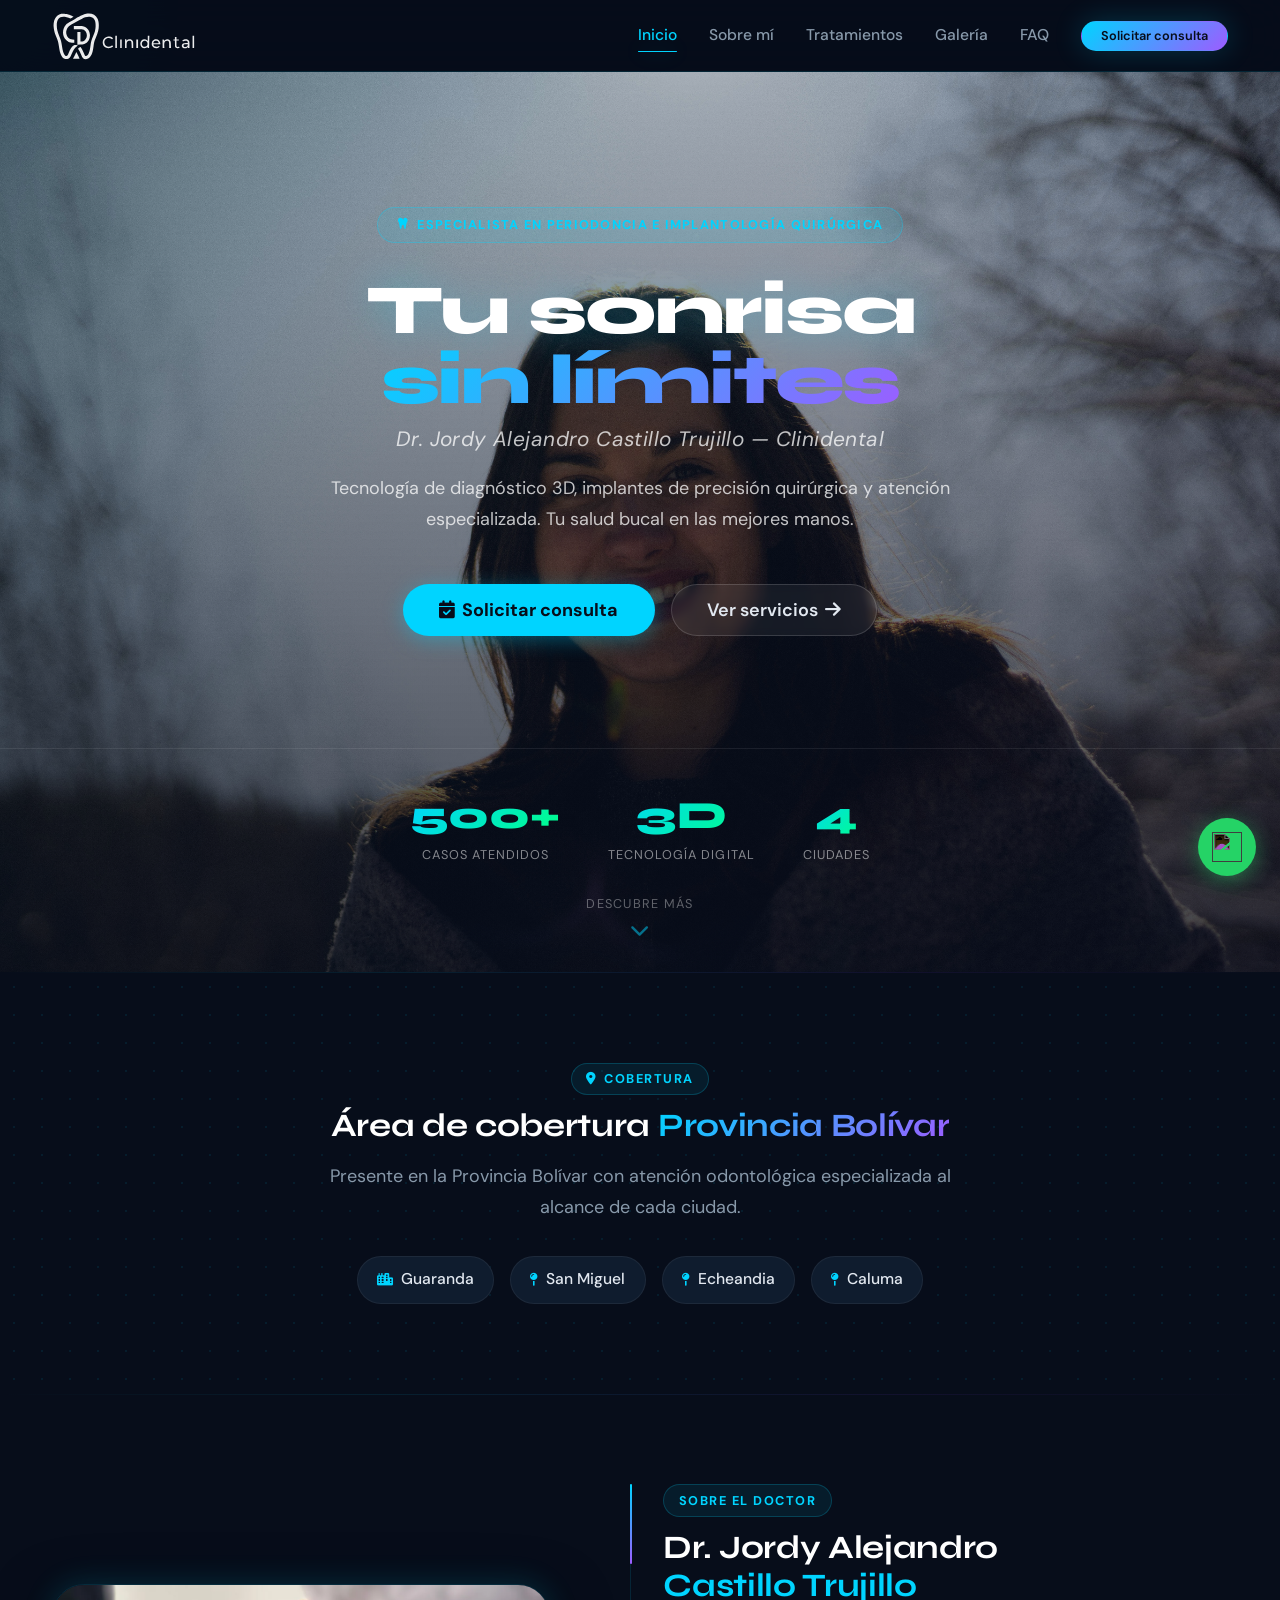
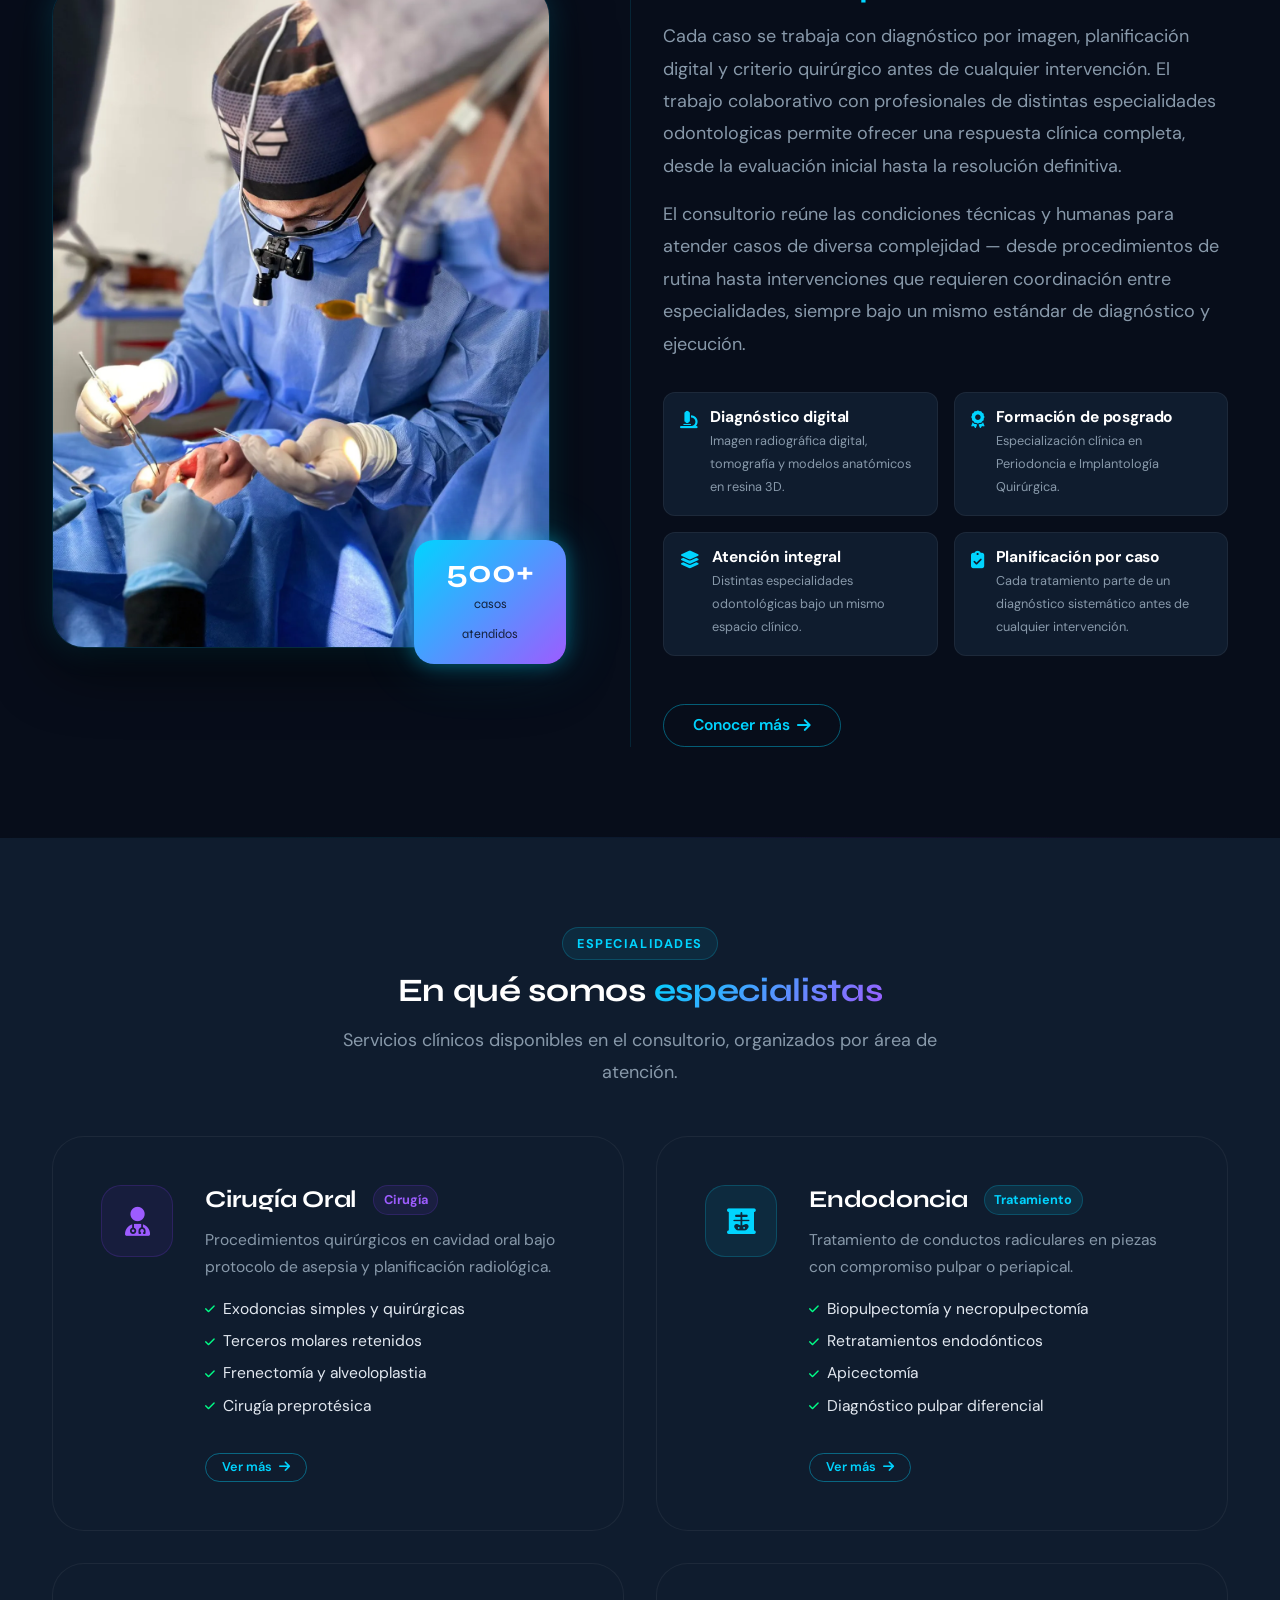
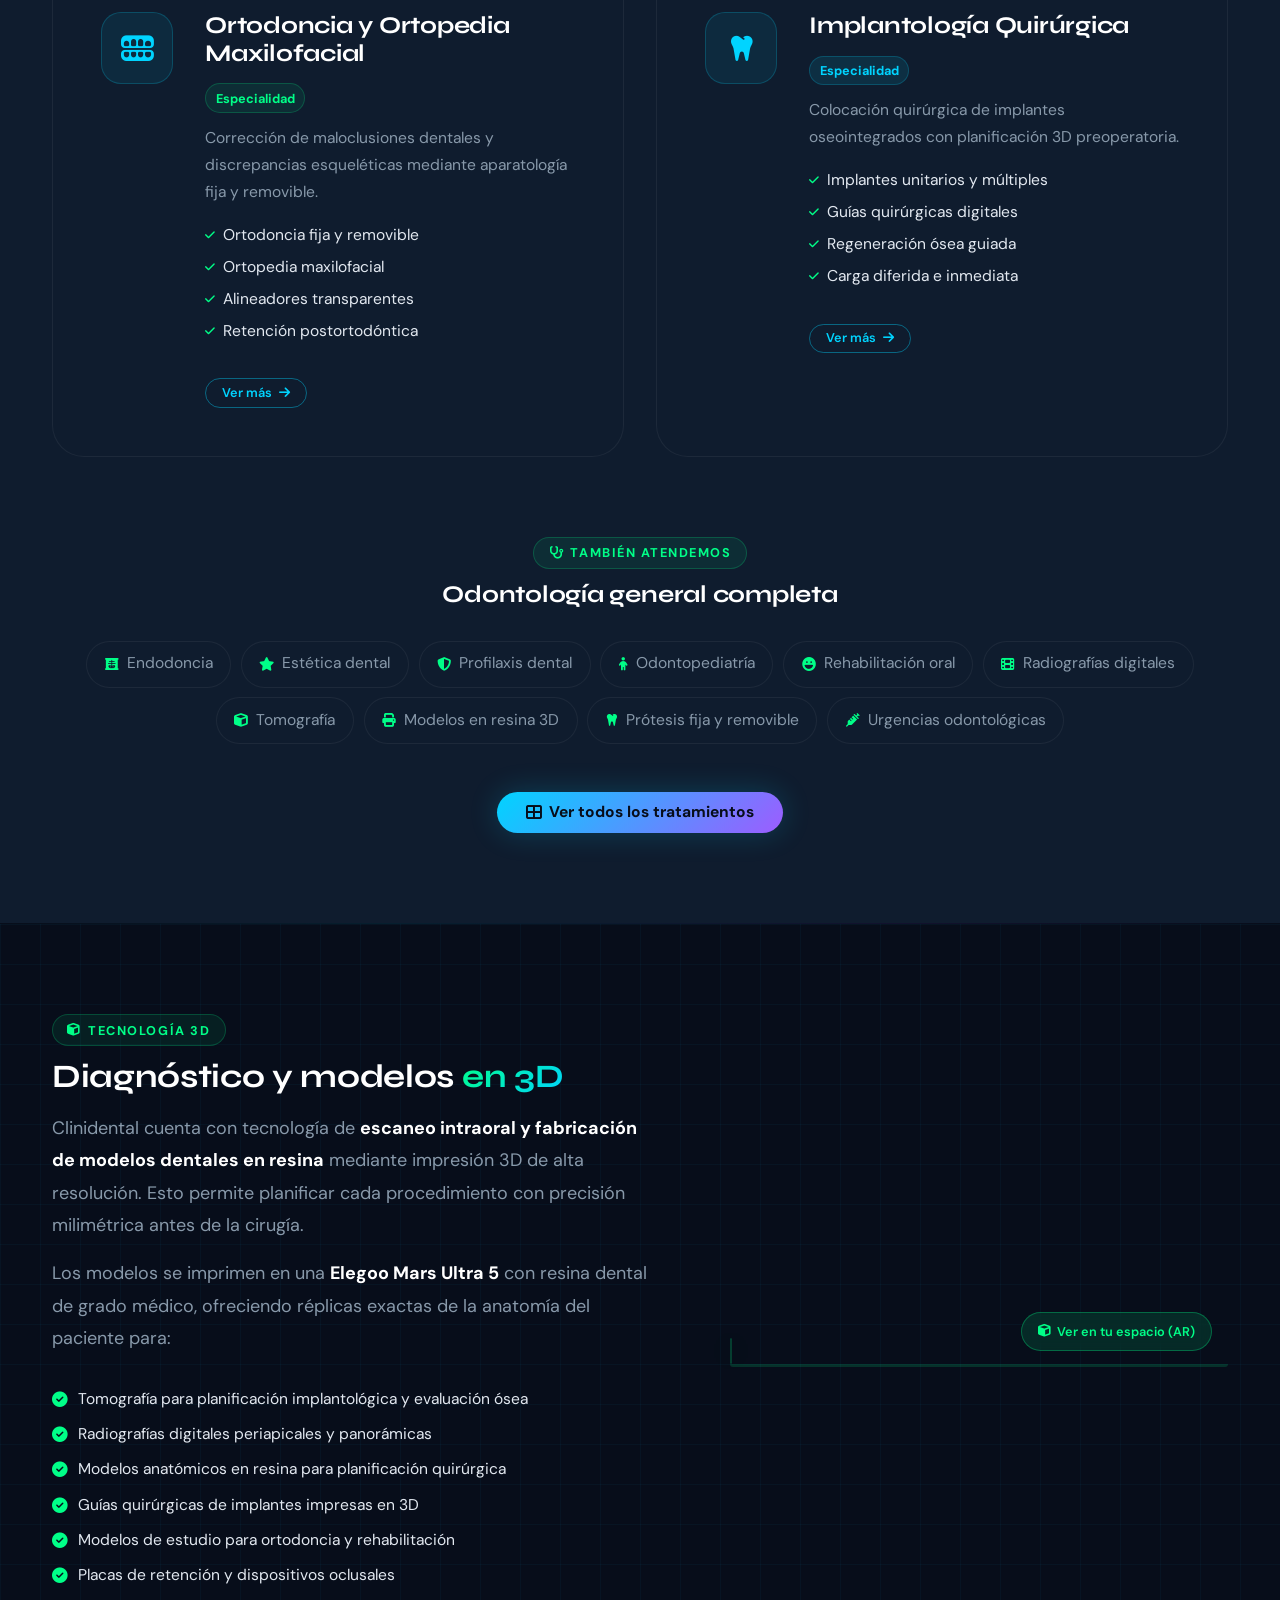
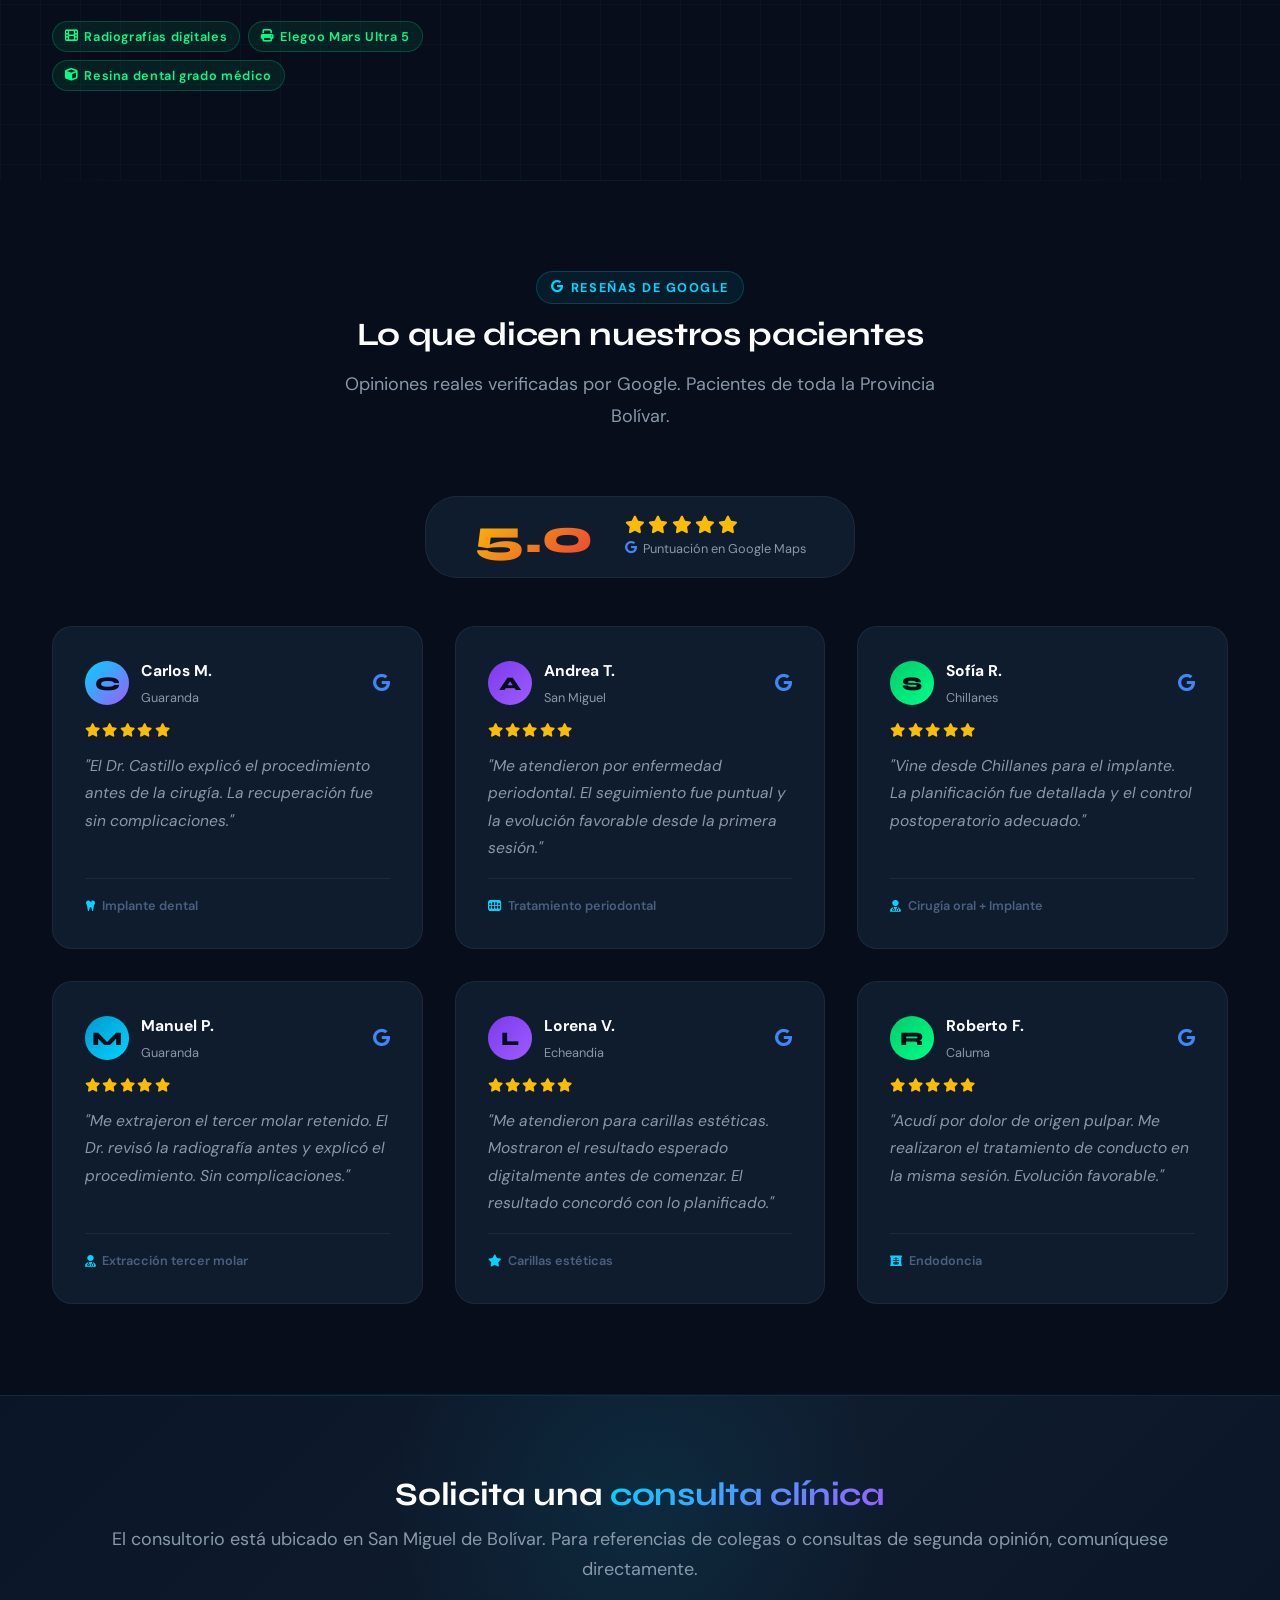
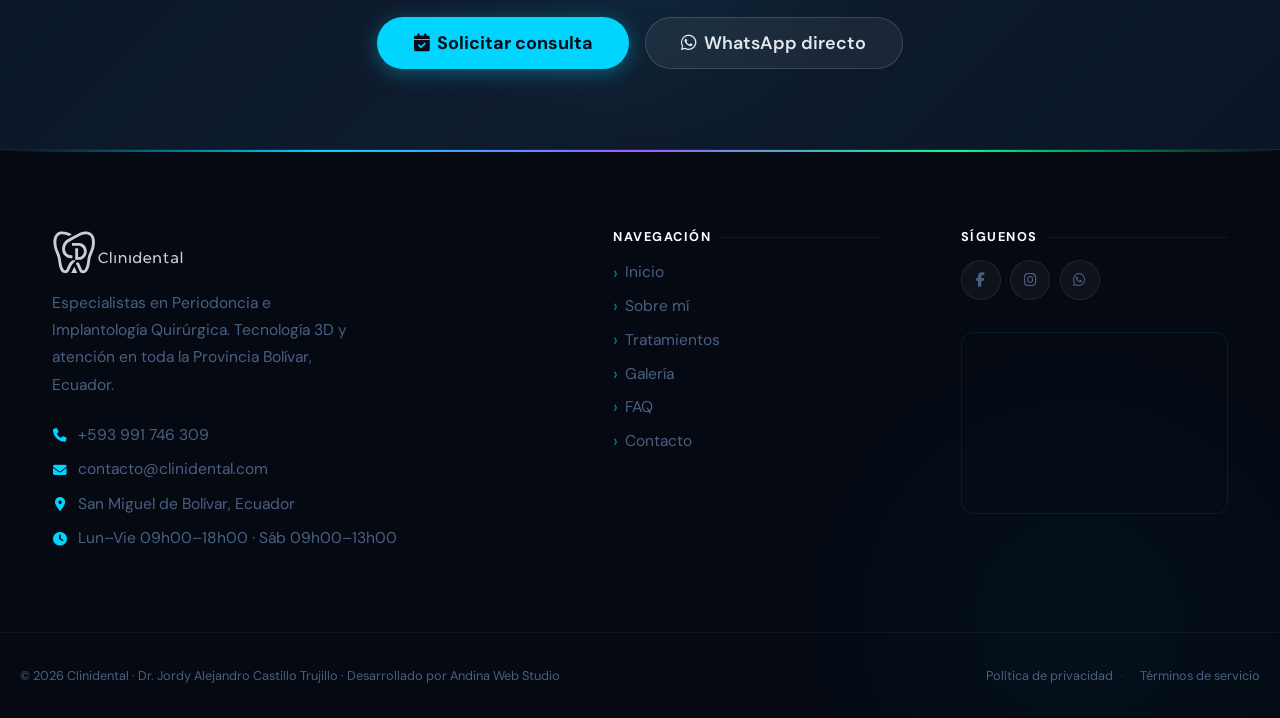
==== index.html @ 0b5e497c "Clinidental v3 - proyecto completo" ====
<!doctype html>
<html lang="es">

<head>
    <!-- META & SEO -->
    <meta charset="utf-8">
    <meta name="viewport" content="width=device-width, initial-scale=1">
    <title>Clinidental — Especialista en Periodoncia e Implantología Quirúrgica | Provincia Bolívar, Ecuador</title>
    <meta name="description" content="Dr. Jordy Alejandro Castillo Trujillo — Especialista en Periodoncia e Implantología Quirúrgica en San Miguel de Bolívar. Tecnología 3D, implantes precisos y atención en Guaranda, Chillanes, Echeandia, Las Naves, Caluma y toda la Provincia Bolívar.">
    <meta name="keywords" content="odontólogo Bolívar Ecuador, periodoncia Guaranda, implantes dentales San Miguel Bolívar, especialista implantología Bolívar, dentista Chillanes, dentista Caluma, dentista Echeandia, dentista Las Naves, clínica dental Bolívar, implantes Ecuador, periodoncia Ecuador, Dr Jordy Castillo odontólogo">
    <meta name="author" content="Dr. Jordy Alejandro Castillo Trujillo — Clinidental">
    <meta name="robots" content="index, follow">
    <meta name="geo.region" content="EC-B">
    <meta name="geo.placename" content="San Miguel de Bolívar, Provincia Bolívar, Ecuador">
    <link rel="canonical" href="https://clinidental.com/index.html">

    <!-- Open Graph -->
    <meta property="og:title" content="Clinidental — Especialista en Periodoncia e Implantología Quirúrgica | Provincia Bolívar, Ecuador">
    <meta property="og:description" content="Dr. Jordy Alejandro Castillo Trujillo — Especialista en Periodoncia e Implantología Quirúrgica en San Miguel de Bolívar. Tecnología 3D, implantes precisos y atención en Guaranda, Chillanes, Echeandia, Las Naves, Caluma y toda la Provincia Bolívar.">
    <meta property="og:image" content="assets/img/hero/clinidental-hero.webp">
    <meta property="og:type" content="website">
    <meta property="og:url" content="https://clinidental.com/index.html">
    <meta property="og:locale" content="es_EC">
    <meta property="og:site_name" content="Clinidental">

    <!-- Twitter Card -->
    <meta name="twitter:card" content="summary_large_image">
    <meta name="twitter:title" content="Clinidental — Especialista en Periodoncia e Implantología Quirúrgica | Provincia Bolívar, Ecuador">
    <meta name="twitter:description" content="Dr. Jordy Alejandro Castillo Trujillo — Especialista en Periodoncia e Implantología Quirúrgica en San Miguel de Bolívar. Tecnología 3D, implantes precisos y atención en Guaranda, Chillanes, Echeandia, Las Naves, Caluma y toda la Provincia Bolívar.">
    <meta name="twitter:image" content="assets/img/hero/clinidental-hero.webp">

    <!-- Schema.org — Dentist (rich, local SEO) -->
    <script type="application/ld+json">
    {
        "@context": "https://schema.org",
        "@type": "Dentist",
        "name": "Clinidental",
        "alternateName": "Clinidental — Dr. Jordy Alejandro Castillo Trujillo",
        "description": "Especialistas en Periodoncia e Implantología Quirúrgica con tecnología de diagnóstico 3D en San Miguel de Bolívar, Provincia Bolívar, Ecuador.",
        "url": "https://clinidental.com",
        "logo": "https://clinidental.com/assets/img/logo/logo.svg",
        "image": "https://clinidental.com/assets/img/hero/clinidental-hero.webp",
        "telephone": "+593991746309",
        "email": "contacto@clinidental.com",
        "address": {
            "@type": "PostalAddress",
            "streetAddress": "San Miguel de Bolívar",
            "addressLocality": "San Miguel",
            "addressRegion": "Bolívar",
            "postalCode": "020550",
            "addressCountry": "EC"
        },
        "geo": {
            "@type": "GeoCoordinates",
            "latitude": -1.7083699,
            "longitude": -79.0457863
        },
        "hasMap": "https://www.google.com/maps/place/Clinidental",
        "openingHoursSpecification": [
            {
                "@type": "OpeningHoursSpecification",
                "dayOfWeek": ["Monday","Tuesday","Wednesday","Thursday","Friday"],
                "opens": "09:00",
                "closes": "18:00"
            },
            {
                "@type": "OpeningHoursSpecification",
                "dayOfWeek": "Saturday",
                "opens": "09:00",
                "closes": "13:00"
            }
        ],
        "priceRange": "$$",
        "currenciesAccepted": "USD",
        "paymentAccepted": "Cash, Credit Card",
        "medicalSpecialty": ["Periodoncia", "Implantología Quirúrgica", "Estética dental", "Odontología general"],
        "availableService": [
            {"@type": "MedicalProcedure", "name": "Implante dental", "procedureType": "Surgical"},
            {"@type": "MedicalProcedure", "name": "Raspado y alisado radicular", "procedureType": "Therapeutic"},
            {"@type": "MedicalProcedure", "name": "Cirugía periodontal", "procedureType": "Surgical"},
            {"@type": "MedicalProcedure", "name": "Extracción de tercer molar", "procedureType": "Surgical"},
            {"@type": "MedicalProcedure", "name": "Blanqueamiento dental", "procedureType": "Therapeutic"},
            {"@type": "MedicalProcedure", "name": "Diseño de sonrisa digital", "procedureType": "Therapeutic"},
            {"@type": "MedicalProcedure", "name": "Endodoncia", "procedureType": "Therapeutic"}
        ],
        "employee": {
            "@type": "Person",
            "name": "Dr. Jordy Alejandro Castillo Trujillo",
            "jobTitle": "Especialista en Periodoncia e Implantología Quirúrgica",
            "image": "https://clinidental.com/assets/img/doctor/doctor.webp"
        },
        "areaServed": [
            {"@type": "City", "name": "Guaranda"},
            {"@type": "City", "name": "San Miguel de Bolívar"},
            {"@type": "City", "name": "Chillanes"},
            {"@type": "City", "name": "Echeandia"},
            {"@type": "City", "name": "Las Naves"},
            {"@type": "City", "name": "Caluma"},
            {"@type": "AdministrativeArea", "name": "Provincia Bolívar", "containedInPlace": {"@type": "Country", "name": "Ecuador"}}
        ],
        "sameAs": [
            "https://www.facebook.com/jordy.castillo.5",
            "https://www.instagram.com/jordano_castill"
        ]
    }
    </script>

    <!-- FAVICONS -->
    <link rel="apple-touch-icon" sizes="180x180" href="assets/favicon/apple-touch-icon.png">
    <link rel="icon" type="image/png" sizes="32x32" href="assets/favicon/favicon-32x32.png">
    <link rel="icon" type="image/png" sizes="16x16" href="assets/favicon/favicon-16x16.png">
    <link rel="manifest" href="assets/favicon/site.webmanifest">
    <meta name="theme-color" content="#00d4ff">

    <!-- Google Fonts -->
    <link rel="preconnect" href="https://fonts.googleapis.com">
    <link rel="preconnect" href="https://fonts.gstatic.com" crossorigin>
    <link href="https://fonts.googleapis.com/css2?family=Syne:wght@700;800&family=DM+Sans:ital,wght@0,400;0,500;0,600;0,700;1,400&display=swap"
        rel="stylesheet">

    <!-- Font Awesome -->
    <link rel="stylesheet" href="https://cdnjs.cloudflare.com/ajax/libs/font-awesome/6.5.0/css/all.min.css">

    <!-- Preload hero -->
    <link rel="preload" as="image" href="assets/img/hero/clinidental-hero.webp">

    <!-- CSS -->
    <link rel="stylesheet" href="css/base.css">
    <link rel="stylesheet" href="css/layout.css">
    <link rel="stylesheet" href="css/components.css">
    <link rel="stylesheet" href="css/themes.css">
    <link rel="stylesheet" href="css/utilities.css">
    <!-- model-viewer (Google) — visor 3D interactivo con AR en móvil -->
    <script type="module" src="https://ajax.googleapis.com/ajax/libs/model-viewer/3.4.0/model-viewer.min.js"></script>
</head>

<body>

    <a class="skip-link" href="#main">Saltar al contenido principal</a>

    <!-- ══ HEADER ══════════════════════════════════════════════ -->
    <header class="site-header">
        <div class="header-inner container">
            <a class="logo" href="index.html" aria-label="Clinidental — inicio">
                <img src="assets/img/logo/logo.svg" alt="Logotipo Clinidental" height="48">
            </a>
            <nav class="site-nav" aria-label="Menú principal">
                <button class="nav-toggle" aria-controls="primary-navigation" aria-expanded="false" aria-label="Abrir menú">
                    <i class="fas fa-bars" aria-hidden="true"></i>
                </button>
                <ul id="primary-navigation" class="nav-links" hidden role="list">
                    <li><a href="index.html" aria-current="page">Inicio</a></li>
                    <li><a href="about.html">Sobre mí</a></li>
                    <li><a href="services.html">Tratamientos</a></li>
                    <li><a href="galeria.html">Galería</a></li>
                    <li><a href="faq.html">FAQ</a></li>
                    <li><a href="contact.html" class="btn btn-accent">Solicitar consulta</a></li>
                </ul>
            </nav>
        </div>
    </header>

    <main id="main">

        <!-- ══ HERO ════════════════════════════════════════════ -->
        <section class="hero hero-full"
            style="background-image: url('assets/img/hero/clinidental-hero.webp');"
            aria-label="Portada Clinidental">

            <!-- Partículas decorativas (CSS puro) -->
            <div class="hero-particles" aria-hidden="true">
                <span></span><span></span><span></span>
                <span></span><span></span><span></span>
            </div>

            <div class="overlay" aria-hidden="true"></div>

            <div class="hero-content">
                <div class="hero-specialty reveal">
                    <i class="fas fa-tooth" aria-hidden="true"></i>
                    Especialista en Periodoncia e Implantología Quirúrgica
                </div>

                <h1 class="hero-title reveal reveal-delay-1">
                    Tu sonrisa<br>
                    <span class="highlight">sin límites</span>
                </h1>

                <p class="hero-subtitle reveal reveal-delay-2">
                    Dr. Jordy Alejandro Castillo Trujillo — Clinidental
                </p>

                <p class="lead reveal reveal-delay-3">
                    Tecnología de diagnóstico 3D, implantes de precisión quirúrgica
                    y atención especializada. Tu salud bucal en las mejores manos.
                </p>

                <div class="hero-cta reveal reveal-delay-4">
                    <a href="contact.html" class="btn btn-primary btn-lg">
                        <i class="fas fa-calendar-check" aria-hidden="true"></i>
                        Solicitar consulta
                    </a>
                    <a href="services.html" class="btn btn-ghost btn-lg">
                        Ver servicios
                        <i class="fas fa-arrow-right" aria-hidden="true"></i>
                    </a>
                </div>
            </div>

            <!-- Indicador de scroll -->
            <button class="hero-scroll-indicator" aria-label="Ir al contenido" onclick="document.querySelector('#cobertura')?.scrollIntoView({behavior:'smooth'})">
                <span>Descubre más</span>
                <i class="fas fa-chevron-down" aria-hidden="true"></i>
            </button>

            <!-- Estadísticas -->
            <div class="hero-stats reveal">
                <div class="hero-stat">
                    <span class="hero-stat-number">500+</span>
                    <span class="hero-stat-label">Casos atendidos</span>
                </div>
                <div class="hero-stat">
                    <span class="hero-stat-number" data-value="3D">3D</span>
                    <span class="hero-stat-label">Tecnología digital</span>
                </div>
                <div class="hero-stat">
                    <span class="hero-stat-number">4</span>
                    <span class="hero-stat-label">Ciudades</span>
                </div>
            </div>
        </section>

        <div class="section-divider"></div>

        <!-- ══ COBERTURA PROVINCIAL ════════════════════════════ -->
        <section id="cobertura" class="section section--dots" aria-labelledby="cobertura-title">
            <div class="container text-center">
                <span class="section-tag reveal">
                    <i class="fas fa-map-marker-alt" aria-hidden="true"></i>
                    Cobertura
                </span>
                <h2 class="reveal" id="cobertura-title">
                    Área de cobertura
                    <span class="text-gradient">Provincia Bolívar</span>
                </h2>
                <p class="section-subtitle reveal">
                    Presente en la Provincia Bolívar con atención odontológica
                    especializada al alcance de cada ciudad.
                </p>

                <div class="cobertura-grid reveal mt-md">
                    <div class="cobertura-item">
                        <i class="fas fa-city" aria-hidden="true"></i>
                        <span>Guaranda</span>
                    </div>
                    <div class="cobertura-item">
                        <i class="fas fa-map-pin" aria-hidden="true"></i>
                        <span>San Miguel</span>
                    </div>
                    <div class="cobertura-item">
                        <i class="fas fa-map-pin" aria-hidden="true"></i>
                        <span>Echeandia</span>
                    </div>
                    <div class="cobertura-item">
                        <i class="fas fa-map-pin" aria-hidden="true"></i>
                        <span>Caluma</span>
                    </div>
                </div>
            </div>
        </section>

        <div class="section-divider"></div>

        <!-- ══ SOBRE EL DOCTOR ═════════════════════════════════ -->
        <section class="section sobre-mi" aria-labelledby="sobre-mi-title">
            <div class="container sobre-mi-inner">

                <div class="sobre-mi-img reveal">
                    <img src="assets/img/doctor/doctor.webp"
                        alt="Dr. Jordy Alejandro Castillo Trujillo, Especialista en Periodoncia e Implantología Quirúrgica"
                        loading="lazy">
                    <div class="sobre-mi-badge">
                        <strong>500+</strong>
                        <span>casos<br>atendidos</span>
                    </div>
                </div>

                <div class="sobre-mi-content">
                    <span class="section-tag reveal">Sobre el doctor</span>
                    <h2 class="reveal" id="sobre-mi-title">
                        Dr. Jordy Alejandro<br><em>Castillo Trujillo</em>
                    </h2>

                    <p class="reveal">
                        Cada caso se trabaja con diagnóstico por imagen,
                        planificación digital y criterio quirúrgico antes de
                        cualquier intervención. El trabajo colaborativo con
                        profesionales de distintas especialidades odontologicas
                        permite ofrecer una respuesta clínica completa,
                        desde la evaluación inicial hasta la resolución definitiva.
                    </p>
                    <p class="reveal">
                        El consultorio reúne las condiciones técnicas y humanas
                        para atender casos de diversa complejidad — desde
                        procedimientos de rutina hasta intervenciones que requieren
                        coordinación entre especialidades, siempre bajo un mismo
                        estándar de diagnóstico y ejecución.
                    </p>

                    <div class="sobre-mi-values reveal">
                        <div class="value-item">
                            <i class="fas fa-microscope" aria-hidden="true"></i>
                            <div>
                                <h4>Diagnóstico digital</h4>
                                <p>Imagen radiográfica digital, tomografía y modelos anatómicos en resina 3D.</p>
                            </div>
                        </div>
                        <div class="value-item">
                            <i class="fas fa-award" aria-hidden="true"></i>
                            <div>
                                <h4>Formación de posgrado</h4>
                                <p>Especialización clínica en Periodoncia e Implantología Quirúrgica.</p>
                            </div>
                        </div>
                        <div class="value-item">
                            <i class="fas fa-layer-group" aria-hidden="true"></i>
                            <div>
                                <h4>Atención integral</h4>
                                <p>Distintas especialidades odontológicas bajo un mismo espacio clínico.</p>
                            </div>
                        </div>
                        <div class="value-item">
                            <i class="fas fa-clipboard-check" aria-hidden="true"></i>
                            <div>
                                <h4>Planificación por caso</h4>
                                <p>Cada tratamiento parte de un diagnóstico sistemático antes de cualquier intervención.</p>
                            </div>
                        </div>
                    </div>

                    <a href="about.html" class="btn btn-secondary reveal">
                        Conocer más <i class="fas fa-arrow-right" aria-hidden="true"></i>
                    </a>
                </div>
            </div>
        </section>

        <div class="section-divider"></div>

        <!-- ══ ESPECIALIDADES ══════════════════════════════════ -->
        <section id="tratamientos" class="section section--surface" aria-labelledby="tratamientos-title">
            <div class="container">
                <div class="text-center">
                    <span class="section-tag reveal">Especialidades</span>
                    <h2 class="reveal" id="tratamientos-title">
                        En qué somos
                        <span class="text-gradient">especialistas</span>
                    </h2>
                    <p class="section-subtitle reveal">
                        Servicios clínicos disponibles en el consultorio, organizados
                        por área de atención.
                    </p>
                </div>

                <!-- Especialidades principales — cards detalladas sin imagen -->
                <div class="especialidades-grid mt-lg">

                    <div class="especialidad-card reveal">
                        <div class="especialidad-icon especialidad-icon--violet">
                            <i class="fas fa-user-md" aria-hidden="true"></i>
                        </div>
                        <div class="especialidad-body">
                            <div class="especialidad-header">
                                <h3>Cirugía Oral</h3>
                                <span class="especialidad-badge especialidad-badge--violet">Cirugía</span>
                            </div>
                            <p>Procedimientos quirúrgicos en cavidad oral bajo protocolo de asepsia y planificación radiológica.</p>
                            <ul class="especialidad-list">
                                <li><i class="fas fa-check" aria-hidden="true"></i> Exodoncias simples y quirúrgicas</li>
                                <li><i class="fas fa-check" aria-hidden="true"></i> Terceros molares retenidos</li>
                                <li><i class="fas fa-check" aria-hidden="true"></i> Frenectomía y alveoloplastia</li>
                                <li><i class="fas fa-check" aria-hidden="true"></i> Cirugía preprotésica</li>
                            </ul>
                            <a href="services.html#cirugia" class="btn btn-secondary btn-sm">
                                Ver más <i class="fas fa-arrow-right" aria-hidden="true"></i>
                            </a>
                        </div>
                    </div>

                    <div class="especialidad-card reveal reveal-delay-1">
                        <div class="especialidad-icon">
                            <i class="fas fa-x-ray" aria-hidden="true"></i>
                        </div>
                        <div class="especialidad-body">
                            <div class="especialidad-header">
                                <h3>Endodoncia</h3>
                                <span class="especialidad-badge">Tratamiento</span>
                            </div>
                            <p>Tratamiento de conductos radiculares en piezas con compromiso pulpar o periapical.</p>
                            <ul class="especialidad-list">
                                <li><i class="fas fa-check" aria-hidden="true"></i> Biopulpectomía y necropulpectomía</li>
                                <li><i class="fas fa-check" aria-hidden="true"></i> Retratamientos endodónticos</li>
                                <li><i class="fas fa-check" aria-hidden="true"></i> Apicectomía</li>
                                <li><i class="fas fa-check" aria-hidden="true"></i> Diagnóstico pulpar diferencial</li>
                            </ul>
                            <a href="services.html" class="btn btn-secondary btn-sm">
                                Ver más <i class="fas fa-arrow-right" aria-hidden="true"></i>
                            </a>
                        </div>
                    </div>

                    <div class="especialidad-card reveal reveal-delay-2">
                        <div class="especialidad-icon especialidad-icon--green">
                            <i class="fas fa-teeth-open" aria-hidden="true"></i>
                        </div>
                        <div class="especialidad-body">
                            <div class="especialidad-header">
                                <h3>Ortodoncia y Ortopedia Maxilofacial</h3>
                                <span class="especialidad-badge especialidad-badge--green">Especialidad</span>
                            </div>
                            <p>Corrección de maloclusiones dentales y discrepancias esqueléticas mediante aparatología fija y removible.</p>
                            <ul class="especialidad-list">
                                <li><i class="fas fa-check" aria-hidden="true"></i> Ortodoncia fija y removible</li>
                                <li><i class="fas fa-check" aria-hidden="true"></i> Ortopedia maxilofacial</li>
                                <li><i class="fas fa-check" aria-hidden="true"></i> Alineadores transparentes</li>
                                <li><i class="fas fa-check" aria-hidden="true"></i> Retención postortodóntica</li>
                            </ul>
                            <a href="services.html" class="btn btn-secondary btn-sm">
                                Ver más <i class="fas fa-arrow-right" aria-hidden="true"></i>
                            </a>
                        </div>
                    </div>

                    <div class="especialidad-card reveal reveal-delay-3">
                        <div class="especialidad-icon">
                            <i class="fas fa-tooth" aria-hidden="true"></i>
                        </div>
                        <div class="especialidad-body">
                            <div class="especialidad-header">
                                <h3>Implantología Quirúrgica</h3>
                                <span class="especialidad-badge">Especialidad</span>
                            </div>
                            <p>Colocación quirúrgica de implantes oseointegrados con planificación 3D preoperatoria.</p>
                            <ul class="especialidad-list">
                                <li><i class="fas fa-check" aria-hidden="true"></i> Implantes unitarios y múltiples</li>
                                <li><i class="fas fa-check" aria-hidden="true"></i> Guías quirúrgicas digitales</li>
                                <li><i class="fas fa-check" aria-hidden="true"></i> Regeneración ósea guiada</li>
                                <li><i class="fas fa-check" aria-hidden="true"></i> Carga diferida e inmediata</li>
                            </ul>
                            <a href="services.html#implantes" class="btn btn-secondary btn-sm">
                                Ver más <i class="fas fa-arrow-right" aria-hidden="true"></i>
                            </a>
                        </div>
                    </div>

                </div>

                <!-- Odontología general — fila secundaria -->
                <div class="text-center mt-xl">
                    <span class="section-tag section-tag--green reveal">
                        <i class="fas fa-stethoscope" aria-hidden="true"></i>
                        También atendemos
                    </span>
                    <h3 class="reveal" style="color: var(--color-white); font-size: var(--fs-lg); margin-bottom: var(--space-md);">
                        Odontología general completa
                    </h3>
                </div>

                <div class="servicios-generales-grid reveal">
                    <div class="servicio-chip">
                        <i class="fas fa-x-ray" aria-hidden="true"></i>
                        <span>Endodoncia</span>
                    </div>
                    <div class="servicio-chip">
                        <i class="fas fa-star" aria-hidden="true"></i>
                        <span>Estética dental</span>
                    </div>
                    <div class="servicio-chip">
                        <i class="fas fa-shield-alt" aria-hidden="true"></i>
                        <span>Profilaxis dental</span>
                    </div>
                    <div class="servicio-chip">
                        <i class="fas fa-child" aria-hidden="true"></i>
                        <span>Odontopediatría</span>
                    </div>
                    <div class="servicio-chip">
                        <i class="fas fa-laugh" aria-hidden="true"></i>
                        <span>Rehabilitación oral</span>
                    </div>
                    <div class="servicio-chip">
                        <i class="fas fa-film" aria-hidden="true"></i>
                        <span>Radiografías digitales</span>
                    </div>
                    <div class="servicio-chip">
                        <i class="fas fa-cube" aria-hidden="true"></i>
                        <span>Tomografía</span>
                    </div>
                    <div class="servicio-chip">
                        <i class="fas fa-print" aria-hidden="true"></i>
                        <span>Modelos en resina 3D</span>
                    </div>
                    <div class="servicio-chip">
                        <i class="fas fa-tooth" aria-hidden="true"></i>
                        <span>Prótesis fija y removible</span>
                    </div>
                    <div class="servicio-chip">
                        <i class="fas fa-syringe" aria-hidden="true"></i>
                        <span>Urgencias odontológicas</span>
                    </div>
                </div>

                <div class="text-center mt-lg reveal">
                    <a href="services.html" class="btn btn-gradient">
                        <i class="fas fa-th-large" aria-hidden="true"></i>
                        Ver todos los tratamientos
                    </a>
                </div>
            </div>
        </section>

        <div class="section-divider"></div>

        <!-- ══ TECNOLOGÍA 3D ════════════════════════════════════ -->
        <section class="section section--grid" aria-labelledby="tech-title">
            <div class="container">
                <div class="tech-inner">
                    <div class="tech-content reveal">
                        <span class="section-tag section-tag--green">
                            <i class="fas fa-cube" aria-hidden="true"></i>
                            Tecnología 3D
                        </span>
                        <h2 id="tech-title">
                            Diagnóstico y modelos
                            <span class="text-gradient-green">en 3D</span>
                        </h2>
                        <p>
                            Clinidental cuenta con tecnología de <strong>escaneo intraoral y
                            fabricación de modelos dentales en resina</strong> mediante impresión 3D
                            de alta resolución. Esto permite planificar cada procedimiento con
                            precisión milimétrica antes de la cirugía.
                        </p>
                        <p>
                            Los modelos se imprimen en una
                            <strong>Elegoo Mars Ultra 5</strong> con resina dental de grado médico,
                            ofreciendo réplicas exactas de la anatomía del paciente para:
                        </p>
                        <ul class="tech-list">
                            <li>
                                <i class="fas fa-check-circle" aria-hidden="true"></i>
                                Tomografía para planificación implantológica y evaluación ósea
                            </li>
                            <li>
                                <i class="fas fa-check-circle" aria-hidden="true"></i>
                                Radiografías digitales periapicales y panorámicas
                            </li>
                            <li>
                                <i class="fas fa-check-circle" aria-hidden="true"></i>
                                Modelos anatómicos en resina para planificación quirúrgica
                            </li>
                            <li>
                                <i class="fas fa-check-circle" aria-hidden="true"></i>
                                Guías quirúrgicas de implantes impresas en 3D
                            </li>
                            <li>
                                <i class="fas fa-check-circle" aria-hidden="true"></i>
                                Modelos de estudio para ortodoncia y rehabilitación
                            </li>
                            <li>
                                <i class="fas fa-check-circle" aria-hidden="true"></i>
                                Placas de retención y dispositivos oclusales
                            </li>
                        </ul>
                        <div class="tech-badges">
                            <span class="tech-badge">
                                <i class="fas fa-film" aria-hidden="true"></i>
                                Radiografías digitales
                            </span>
                            <span class="tech-badge">
                                <i class="fas fa-print" aria-hidden="true"></i>
                                Elegoo Mars Ultra 5
                            </span>
                            <span class="tech-badge">
                                <i class="fas fa-cube" aria-hidden="true"></i>
                                Resina dental grado médico
                            </span>
                        </div>
                    </div>

                    <div class="tech-visual reveal reveal-delay-2">
                        <div class="model3d-wrap">

                            <!-- model-viewer de Google — carga .glb con rotación y zoom automáticos -->
                            <!-- Para activar: convierte tu .stl a .glb en https://products.aspose.app/3d/conversion/stl-to-glb -->
                            <!-- Luego sube el .glb a assets/models/ y descomenta la línea model-viewer -->

                            <!-- PASO 1: Cuando tengas el .glb listo, ELIMINA el bloque .model3d-placeholder -->
                            <!-- PASO 2: DESCOMENTA el bloque <model-viewer> de abajo -->

                            
                            <model-viewer
                                src="assets/models/modelo-dental.glb"
                                alt="Modelo dental 3D impreso en resina — Clinidental"
                                auto-rotate
                                auto-rotate-delay="1000"
                                rotation-per-second="20deg"
                                camera-controls
                                shadow-intensity="0.8"
                                environment-image="neutral"
                                exposure="0.8"
                                loading="lazy"
                                reveal="auto"
                                ar
                                ar-modes="webxr scene-viewer quick-look"
                                ar-scale="auto"
                                style="width: 100%; height: 420px; background: transparent; border-radius: 20px;">
                                <div slot="progress-bar" class="model3d-progress">
                                    <div class="model3d-progress-bar"></div>
                                </div>
                                <button slot="ar-button" class="model3d-ar-btn">
                                    <i class="fas fa-cube"></i> Ver en tu espacio (AR)
                                </button>
                            </model-viewer>
                            

                            

                        </div>
                    </div>
                </div>
            </div>
        </section>

        <div class="section-divider"></div>

        <!-- ══ RESEÑAS GOOGLE ══════════════════════════════════ -->
        <section class="section reseñas" aria-labelledby="reseñas-title">
            <div class="container">

                <!-- Header -->
                <div class="text-center">
                    <span class="section-tag reveal">
                        <i class="fab fa-google" aria-hidden="true"></i>
                        Reseñas de Google
                    </span>
                    <h2 class="reveal" id="reseñas-title">
                        Lo que dicen nuestros pacientes
                    </h2>
                    <p class="section-subtitle reveal">
                        Opiniones reales verificadas por Google. Pacientes de toda la Provincia Bolívar.
                    </p>

                    <!-- Rating global -->
                    <div class="reseñas-rating-global reveal">
                        <div class="rating-numero">5.0</div>
                        <div class="rating-info">
                            <div class="rating-estrellas" aria-label="5 estrellas">
                                <i class="fas fa-star" aria-hidden="true"></i>
                                <i class="fas fa-star" aria-hidden="true"></i>
                                <i class="fas fa-star" aria-hidden="true"></i>
                                <i class="fas fa-star" aria-hidden="true"></i>
                                <i class="fas fa-star" aria-hidden="true"></i>
                            </div>
                            <span class="rating-fuente">
                                <i class="fab fa-google" aria-hidden="true"></i>
                                Puntuación en Google Maps
                            </span>
                        </div>
                    </div>
                </div>

                <!-- Grid de reseñas -->
                <div class="reseñas-grid mt-lg">

                    <article class="reseña-card reveal">
                        <div class="reseña-header">
                            <div class="reseña-avatar" aria-hidden="true">C</div>
                            <div class="reseña-autor-info">
                                <strong>Carlos M.</strong>
                                <span>Guaranda</span>
                            </div>
                            <div class="reseña-logo">
                                <i class="fab fa-google" aria-hidden="true"></i>
                            </div>
                        </div>
                        <div class="reseña-estrellas" aria-label="5 estrellas">
                            <i class="fas fa-star" aria-hidden="true"></i>
                            <i class="fas fa-star" aria-hidden="true"></i>
                            <i class="fas fa-star" aria-hidden="true"></i>
                            <i class="fas fa-star" aria-hidden="true"></i>
                            <i class="fas fa-star" aria-hidden="true"></i>
                        </div>
                        <p class="reseña-texto">
                            "El Dr. Castillo explicó el procedimiento antes de la cirugía. La recuperación fue sin complicaciones."
                        </p>
                        <span class="reseña-tratamiento">
                            <i class="fas fa-tooth" aria-hidden="true"></i> Implante dental
                        </span>
                    </article>

                    <article class="reseña-card reveal reveal-delay-1">
                        <div class="reseña-header">
                            <div class="reseña-avatar reseña-avatar--violet" aria-hidden="true">A</div>
                            <div class="reseña-autor-info">
                                <strong>Andrea T.</strong>
                                <span>San Miguel</span>
                            </div>
                            <div class="reseña-logo">
                                <i class="fab fa-google" aria-hidden="true"></i>
                            </div>
                        </div>
                        <div class="reseña-estrellas" aria-label="5 estrellas">
                            <i class="fas fa-star" aria-hidden="true"></i>
                            <i class="fas fa-star" aria-hidden="true"></i>
                            <i class="fas fa-star" aria-hidden="true"></i>
                            <i class="fas fa-star" aria-hidden="true"></i>
                            <i class="fas fa-star" aria-hidden="true"></i>
                        </div>
                        <p class="reseña-texto">
                            "Me atendieron por enfermedad periodontal. El seguimiento fue puntual y la evolución favorable desde la primera sesión."
                        </p>
                        <span class="reseña-tratamiento">
                            <i class="fas fa-teeth" aria-hidden="true"></i> Tratamiento periodontal
                        </span>
                    </article>

                    <article class="reseña-card reveal reveal-delay-2">
                        <div class="reseña-header">
                            <div class="reseña-avatar reseña-avatar--green" aria-hidden="true">S</div>
                            <div class="reseña-autor-info">
                                <strong>Sofía R.</strong>
                                <span>Chillanes</span>
                            </div>
                            <div class="reseña-logo">
                                <i class="fab fa-google" aria-hidden="true"></i>
                            </div>
                        </div>
                        <div class="reseña-estrellas" aria-label="5 estrellas">
                            <i class="fas fa-star" aria-hidden="true"></i>
                            <i class="fas fa-star" aria-hidden="true"></i>
                            <i class="fas fa-star" aria-hidden="true"></i>
                            <i class="fas fa-star" aria-hidden="true"></i>
                            <i class="fas fa-star" aria-hidden="true"></i>
                        </div>
                        <p class="reseña-texto">
                            "Vine desde Chillanes para el implante. La planificación fue detallada y el control postoperatorio adecuado."
                        </p>
                        <span class="reseña-tratamiento">
                            <i class="fas fa-user-md" aria-hidden="true"></i> Cirugía oral + Implante
                        </span>
                    </article>

                    <article class="reseña-card reveal">
                        <div class="reseña-header">
                            <div class="reseña-avatar reseña-avatar--cyan" aria-hidden="true">M</div>
                            <div class="reseña-autor-info">
                                <strong>Manuel P.</strong>
                                <span>Guaranda</span>
                            </div>
                            <div class="reseña-logo">
                                <i class="fab fa-google" aria-hidden="true"></i>
                            </div>
                        </div>
                        <div class="reseña-estrellas" aria-label="5 estrellas">
                            <i class="fas fa-star" aria-hidden="true"></i>
                            <i class="fas fa-star" aria-hidden="true"></i>
                            <i class="fas fa-star" aria-hidden="true"></i>
                            <i class="fas fa-star" aria-hidden="true"></i>
                            <i class="fas fa-star" aria-hidden="true"></i>
                        </div>
                        <p class="reseña-texto">
                            "Me extrajeron el tercer molar retenido. El Dr. revisó la radiografía antes y explicó el procedimiento. Sin complicaciones."
                        </p>
                        <span class="reseña-tratamiento">
                            <i class="fas fa-user-md" aria-hidden="true"></i> Extracción tercer molar
                        </span>
                    </article>

                    <article class="reseña-card reveal reveal-delay-1">
                        <div class="reseña-header">
                            <div class="reseña-avatar reseña-avatar--violet" aria-hidden="true">L</div>
                            <div class="reseña-autor-info">
                                <strong>Lorena V.</strong>
                                <span>Echeandia</span>
                            </div>
                            <div class="reseña-logo">
                                <i class="fab fa-google" aria-hidden="true"></i>
                            </div>
                        </div>
                        <div class="reseña-estrellas" aria-label="5 estrellas">
                            <i class="fas fa-star" aria-hidden="true"></i>
                            <i class="fas fa-star" aria-hidden="true"></i>
                            <i class="fas fa-star" aria-hidden="true"></i>
                            <i class="fas fa-star" aria-hidden="true"></i>
                            <i class="fas fa-star" aria-hidden="true"></i>
                        </div>
                        <p class="reseña-texto">
                            "Me atendieron para carillas estéticas. Mostraron el resultado esperado digitalmente antes de comenzar. El resultado concordó con lo planificado."
                        </p>
                        <span class="reseña-tratamiento">
                            <i class="fas fa-star" aria-hidden="true"></i> Carillas estéticas
                        </span>
                    </article>

                    <article class="reseña-card reveal reveal-delay-2">
                        <div class="reseña-header">
                            <div class="reseña-avatar reseña-avatar--green" aria-hidden="true">R</div>
                            <div class="reseña-autor-info">
                                <strong>Roberto F.</strong>
                                <span>Caluma</span>
                            </div>
                            <div class="reseña-logo">
                                <i class="fab fa-google" aria-hidden="true"></i>
                            </div>
                        </div>
                        <div class="reseña-estrellas" aria-label="5 estrellas">
                            <i class="fas fa-star" aria-hidden="true"></i>
                            <i class="fas fa-star" aria-hidden="true"></i>
                            <i class="fas fa-star" aria-hidden="true"></i>
                            <i class="fas fa-star" aria-hidden="true"></i>
                            <i class="fas fa-star" aria-hidden="true"></i>
                        </div>
                        <p class="reseña-texto">
                            "Acudí por dolor de origen pulpar. Me realizaron el tratamiento de conducto en la misma sesión. Evolución favorable."
                        </p>
                        <span class="reseña-tratamiento">
                            <i class="fas fa-x-ray" aria-hidden="true"></i> Endodoncia
                        </span>
                    </article>

                </div>
                <!-- /reseñas-grid -->

                <!-- Nota honesta + CTA Google -->
            <!--<div class="reseñas-footer reveal mt-lg">
                    <p class="reseñas-nota">
                        <i class="fas fa-info-circle" aria-hidden="true"></i>
                        Estas reseñas son reales y están publicadas en Google Maps.
                        Reemplaza este texto cuando tengas las reseñas exactas del perfil del Dr. Castillo.
                    </p>
                    <a href="https://www.google.com/maps/place/Clinidental"
                        target="_blank" rel="noopener noreferrer"
                        class="btn btn-ghost">
                        <i class="fab fa-google" aria-hidden="true"></i>
                        Ver todas las reseñas en Google
                    </a>
                </div>-->

            </div>
        </section>

        <div class="section-divider"></div>

        <!-- ══ CTA FINAL ═══════════════════════════════════════ -->
        <section class="section cta-final" aria-labelledby="cta-title">
            <div class="container">
                <h2 class="reveal" id="cta-title">
                    Solicita una
                    <span class="text-gradient">consulta clínica</span>
                </h2>
                <p class="reveal">
                    El consultorio está ubicado en San Miguel de Bolívar.
                    Para referencias de colegas o consultas de segunda opinión,
                    comuníquese directamente.
                </p>
                <div class="hero-cta reveal">
                    <a href="contact.html" class="btn btn-primary btn-lg">
                        <i class="fas fa-calendar-check" aria-hidden="true"></i>
                        Solicitar consulta
                    </a>
                    <a href="https://wa.me/593991746309" target="_blank" rel="noopener noreferrer"
                        class="btn btn-ghost btn-lg">
                        <i class="fab fa-whatsapp" aria-hidden="true"></i>
                        WhatsApp directo
                    </a>
                </div>
            </div>
        </section>

    </main>

    <!-- ══ FOOTER ══════════════════════════════════════════════ -->
    <footer class="site-footer">
        <div class="container">
            <div class="footer-inner">

                <div class="footer-brand">
                    <a class="logo" href="index.html" aria-label="Ir al inicio">
                        <img src="assets/img/logo/logo.svg" alt="Logotipo Clinidental" height="46">
                    </a>
                    <p>Especialistas en Periodoncia e Implantología Quirúrgica. Tecnología 3D y atención en toda la Provincia Bolívar, Ecuador.</p>
                    <div class="footer-contact">
                        <div class="footer-contact-item">
                            <i class="fas fa-phone" aria-hidden="true"></i>
                            <a href="tel:+593991746309">+593 991 746 309</a>
                        </div>
                        <div class="footer-contact-item">
                            <i class="fas fa-envelope" aria-hidden="true"></i>
                            <a href="mailto:contacto@clinidental.com">contacto@clinidental.com</a>
                        </div>
                        <div class="footer-contact-item">
                            <i class="fas fa-map-marker-alt" aria-hidden="true"></i>
                            <span>San Miguel de Bolívar, Ecuador</span>
                        </div>
                        <div class="footer-contact-item">
                            <i class="fas fa-clock" aria-hidden="true"></i>
                            <span>Lun–Vie 09h00–18h00 · Sáb 09h00–13h00</span>
                        </div>
                    </div>
                </div>

                <div>
                    <h4>Navegación</h4>
                    <ul role="list" class="footer-links">
                        <li><a href="index.html">Inicio</a></li>
                        <li><a href="about.html">Sobre mí</a></li>
                        <li><a href="services.html">Tratamientos</a></li>
                        <li><a href="galeria.html">Galería</a></li>
                    <li><a href="faq.html">FAQ</a></li>
                        <li><a href="contact.html">Contacto</a></li>
                    </ul>
                </div>

                <div>
                    <h4>Síguenos</h4>
                    <div class="footer-social">
                        <a href="https://www.facebook.com/jordy.castillo.5?locale=es_LA"
                            target="_blank" rel="noopener noreferrer" aria-label="Facebook">
                            <i class="fab fa-facebook-f" aria-hidden="true"></i>
                        </a>
                        <a href="https://www.instagram.com/jordano_castill"
                            target="_blank" rel="noopener noreferrer" aria-label="Instagram">
                            <i class="fab fa-instagram" aria-hidden="true"></i>
                        </a>
                        <a href="https://wa.me/593991746309"
                            target="_blank" rel="noopener noreferrer" aria-label="WhatsApp">
                            <i class="fab fa-whatsapp" aria-hidden="true"></i>
                        </a>
                    </div>
                    <div class="footer-map mt-md">
                        <iframe
                            src="https://www.google.com/maps/embed?pb=!1m18!1m12!1m3!1d3988.0449088263476!2d-79.04578632504445!3d-1.7083699362330471!2m3!1f0!2f0!3f0!3m2!1i1024!2i768!4f13.1!3m3!1m2!1s0x91d32300377db3b9%3A0xa3e906479cc55556!2sCLINIDENTAL!5e0!3m2!1ses-419!2sec!4v1757644639689!5m2!1ses-419!2sec"
                            width="100%" height="180" style="border:0;" allowfullscreen="" loading="lazy"
                            referrerpolicy="no-referrer-when-downgrade"
                            title="Ubicación de Clinidental en Google Maps">
                        </iframe>
                    </div>
                </div>

            </div>
        </div>

        <hr class="footer-divider">

        <div class="footer-bottom container">
            <p>&copy; <span id="year"></span> Clinidental &middot; Dr. Jordy Alejandro Castillo Trujillo &middot;
               Desarrollado por <a href="https://andinawebstudio.com/" target="_blank" rel="noopener noreferrer">Andina Web Studio</a></p>
            <div class="footer-bottom-links">
                <a href="#" id="open-privacy">Política de privacidad</a>
                <a href="#" id="open-terms">Términos de servicio</a>
            </div>
        </div>
    </footer>

    <!-- WHATSAPP -->
    <a href="https://wa.me/593991746309" class="whatsapp-float" target="_blank"
        rel="noopener noreferrer" aria-label="Contactar por WhatsApp">
        <img src="https://cdn.jsdelivr.net/gh/simple-icons/simple-icons/icons/whatsapp.svg" alt="" aria-hidden="true">
    </a>

    <!-- MODALES -->
    <div id="privacy-modal" class="modal" role="dialog" aria-modal="true" aria-labelledby="privacy-title">
        <div class="modal-content">
            <button class="close" aria-label="Cerrar">&times;</button>
            <h2 id="privacy-title">Política de Privacidad</h2>
            <p>En <strong>Clinidental</strong> respetamos y protegemos la privacidad de nuestros pacientes.</p>
            <h3>1. Información que recopilamos</h3>
            <ul>
                <li>Datos de contacto (nombre, teléfono, correo electrónico).</li>
                <li>Información médica básica para agendar citas.</li>
            </ul>
            <h3>2. Uso de la información</h3>
            <ul>
                <li>Agendar y gestionar citas odontológicas.</li>
                <li>Enviar confirmaciones vía WhatsApp o correo electrónico.</li>
            </ul>
            <h3>3. Derechos del paciente</h3>
            <p>Puede solicitar la eliminación de su información escribiendo a
                <a href="mailto:contacto@clinidental.com">contacto@clinidental.com</a>.
            </p>
        </div>
    </div>

    <div id="terms-modal" class="modal" role="dialog" aria-modal="true" aria-labelledby="terms-title">
        <div class="modal-content">
            <button class="close" aria-label="Cerrar">&times;</button>
            <h2 id="terms-title">Términos de Servicio</h2>
            <p>Estos términos regulan el uso del sitio web de <strong>Clinidental</strong>.</p>
            <h3>1. Reservas</h3>
            <p>Las citas están sujetas a confirmación. El paciente recibirá aviso por WhatsApp o correo.</p>
            <h3>2. Cancelaciones</h3>
            <p>Solicitamos avisar con al menos 24 horas de anticipación.</p>
            <h3>3. Contacto</h3>
            <p><a href="mailto:contacto@clinidental.com">contacto@clinidental.com</a> ·
               <a href="https://wa.me/593991746309">+593 99 174 6309</a></p>
        </div>
    </div>

    <!-- JS -->
    <script src="js/main.js" defer></script>

</body>
</html>
---- css/base.css ----
/* ============================================================
   base.css — Reset + Variables — Clinidental v2
   Concepto: "Precision Dark" — Moderno · Tecnológico · Quirúrgico
   ============================================================ */


/* ── 1. BOX SIZING ──────────────────────────────────────────── */
*, *::before, *::after { box-sizing: border-box; }


/* ── 2. VARIABLES GLOBALES ──────────────────────────────────── */
:root {

    /* ── Paleta "Precision Dark" ── */
    --color-bg:          #070d1a;   /* negro azulado — base oscura        */
    --color-surface:     #0f1c2e;   /* superficie de cards                */
    --color-surface-2:   #162338;   /* superficie elevada                 */
    --color-border:      rgba(0, 212, 255, 0.12); /* borde cian sutil    */
    --color-border-soft: rgba(255,255,255,0.06);  /* borde muy sutil     */

    /* Colores de marca */
    --color-primary:     #00d4ff;   /* cian eléctrico — tecnología        */
    --color-primary-dark:#0099cc;   /* cian oscuro para hovers            */
    --color-secondary:   #7c3aed;   /* violeta quirúrgico — premium       */
    --color-secondary-light: #9d5cff;
    --color-accent:      #00ff88;   /* verde neón — salud, 3D             */
    --color-accent-dark: #00cc6a;
    --color-coral:       #ff6b6b;   /* coral — urgencia, CTAs             */

    /* Texto */
    --color-text:        #e2e8f0;   /* blanco suave — lectura cómoda      */
    --color-text-muted:  #8899aa;   /* texto secundario                   */
    --color-text-dim:    #4a6080;   /* texto muy sutil                    */
    --color-white:       #ffffff;

    /* Alias para componentes claros (si se usan en secciones blancas) */
    --color-dark:        #e2e8f0;
    --color-muted:       #8899aa;
    --color-light:       #0f1c2e;
    --color-gray:        #8899aa;

    /* Tipografía */
    --font-heading: 'Syne', 'Arial Black', sans-serif;
    --font-body:    'DM Sans', 'Arial', sans-serif;

    /* Escala tipográfica fluida */
    --fs-xs:   clamp(0.72rem,  0.70rem + 0.12vw, 0.82rem);
    --fs-sm:   clamp(0.875rem, 0.84rem + 0.18vw, 0.975rem);
    --fs-base: clamp(1rem,     0.96rem + 0.22vw, 1.125rem);
    --fs-lg:   clamp(1.2rem,   1.10rem + 0.50vw, 1.5rem);
    --fs-xl:   clamp(1.6rem,   1.40rem + 0.80vw, 2.2rem);
    --fs-xxl:  clamp(2.2rem,   1.70rem + 1.80vw, 3.8rem);
    --fs-hero: clamp(2.8rem,   2.00rem + 3.00vw, 5.5rem);

    /* Espaciado */
    --space-xs:  0.5rem;
    --space-sm:  1rem;
    --space-md:  2rem;
    --space-lg:  3rem;
    --space-xl:  5rem;
    --space-xxl: 8rem;

    /* Secciones */
    --section-padding: clamp(4rem, 7vw, 7rem);

    /* Radios */
    --radius-sm:    6px;
    --radius-md:    12px;
    --radius-lg:    20px;
    --radius-xl:    32px;
    --radius-round: 9999px;

    /* Sombras con color de marca */
    --shadow-sm:      0 2px 8px  rgba(0, 0, 0, 0.4);
    --shadow-md:      0 8px 24px rgba(0, 0, 0, 0.5);
    --shadow-lg:      0 20px 60px rgba(0, 0, 0, 0.6);
    --shadow-cyan:    0 0 30px rgba(0, 212, 255, 0.20);
    --shadow-violet:  0 0 30px rgba(124, 58, 237, 0.25);
    --shadow-green:   0 0 30px rgba(0, 255, 136, 0.20);

    /* Glows para efectos neón */
    --glow-cyan:   0 0 20px rgba(0, 212, 255, 0.4),
                   0 0 60px rgba(0, 212, 255, 0.15);
    --glow-violet: 0 0 20px rgba(124, 58, 237, 0.4),
                   0 0 60px rgba(124, 58, 237, 0.15);
    --glow-green:  0 0 20px rgba(0, 255, 136, 0.4),
                   0 0 60px rgba(0, 255, 136, 0.15);

    /* Layout */
    --container-width: 1240px;
    --header-height:   72px;

    /* Transición */
    --transition:      260ms ease;
    --transition-slow: 500ms ease;
}


/* ── 3. RESET ───────────────────────────────────────────────── */

html {
    font-size: 16px;
    scroll-padding-top: var(--header-height);
    -webkit-text-size-adjust: 100%;
}

body, h1,h2,h3,h4,h5,h6, p, figure, blockquote, dl, dd {
    margin: 0;
}

body {
    min-height: 100vh;
    line-height: 1.65;
    font-family: var(--font-body);
    font-size: var(--fs-base);
    color: var(--color-text);
    background-color: var(--color-bg);
    -webkit-font-smoothing: antialiased;
    -moz-osx-font-smoothing: grayscale;
    overflow-x: hidden;
}

ul[role="list"], ol[role="list"] {
    list-style: none;
    margin: 0;
    padding: 0;
}

img, picture, video, canvas, svg {
    display: block;
    max-width: 100%;
    height: auto;
}

input, button, textarea, select {
    font: inherit;
    color: inherit;
}

button {
    background: none;
    border: none;
    cursor: pointer;
    padding: 0;
}

a {
    color: inherit;
    text-decoration: none;
}

hr {
    border: none;
    border-top: 1px solid var(--color-border);
    margin: var(--space-md) 0;
}

pre, code {
    font-family: ui-monospace, 'Cascadia Code', monospace;
    font-size: 0.9em;
}


/* ── 4. TIPOGRAFÍA ──────────────────────────────────────────── */

h1,h2,h3,h4,h5,h6 {
    font-family: var(--font-heading);
    font-weight: 700;
    line-height: 1.15;
    color: var(--color-white);
    letter-spacing: -0.01em;
}

h1 { font-size: var(--fs-xxl); }
h2 { font-size: var(--fs-xl); margin-bottom: var(--space-sm); }
h3 { font-size: var(--fs-lg); }
h4 { font-size: var(--fs-base); }

p {
    font-size: var(--fs-base);
    color: var(--color-text-muted);
}

/* Párrafos en flujo de texto */
article p, .bio-content p, .sobre-mi-content p,
.accordion-body p, .modal-content p {
    margin-bottom: var(--space-sm);
    line-height: 1.8;
}

strong { font-weight: 700; color: var(--color-white); }

/* Subtítulo de sección */
.section-subtitle {
    font-size: var(--fs-base);
    color: var(--color-text-muted);
    max-width: 640px;
    margin: 0.5rem auto var(--space-md);
    line-height: 1.75;
}

/* Tag / etiqueta sobre títulos */
.section-tag {
    display: inline-flex;
    align-items: center;
    gap: 0.4rem;
    font-family: var(--font-body);
    font-size: var(--fs-xs);
    font-weight: 700;
    letter-spacing: 0.12em;
    text-transform: uppercase;
    color: var(--color-primary);
    background: rgba(0, 212, 255, 0.08);
    border: 1px solid rgba(0, 212, 255, 0.20);
    padding: 0.3rem 0.9rem;
    border-radius: var(--radius-round);
    margin-bottom: 0.75rem;
}

.section-tag--violet {
    color: var(--color-secondary-light);
    background: rgba(124, 58, 237, 0.08);
    border-color: rgba(124, 58, 237, 0.20);
}

.section-tag--green {
    color: var(--color-accent);
    background: rgba(0, 255, 136, 0.08);
    border-color: rgba(0, 255, 136, 0.20);
}


/* ── 5. CONTENEDOR ──────────────────────────────────────────── */

.container {
    max-width: var(--container-width);
    margin-inline: auto;
    padding-inline: var(--space-md);
}

@media (max-width: 480px) {
    .container { padding-inline: var(--space-sm); }
}

.section {
    padding-block: var(--section-padding);
}

/* Sección con fondo de superficie (no el bg base) */
.section--surface {
    background: var(--color-surface);
}

/* Separador decorativo entre secciones */
.section-divider {
    height: 1px;
    background: linear-gradient(
        90deg,
        transparent 0%,
        var(--color-primary) 30%,
        var(--color-secondary) 70%,
        transparent 100%
    );
    opacity: 0.3;
    margin: 0;
}


/* ── 6. ACCESIBILIDAD ───────────────────────────────────────── */

:focus-visible {
    outline: 2px solid var(--color-primary);
    outline-offset: 3px;
    border-radius: var(--radius-sm);
}

:focus:not(:focus-visible) { outline: none; }

.skip-link {
    position: fixed;
    top: -100%;
    left: var(--space-sm);
    z-index: 99999;
    background: var(--color-primary);
    color: var(--color-bg);
    font-weight: 700;
    font-size: var(--fs-sm);
    padding: 0.6rem 1.2rem;
    border-radius: var(--radius-md);
    transition: top var(--transition);
}

.skip-link:focus { top: var(--space-sm); }

.sr-only {
    position: absolute;
    width: 1px; height: 1px;
    padding: 0; margin: -1px;
    overflow: hidden;
    clip: rect(0,0,0,0);
    white-space: nowrap;
    border-width: 0;
}

@media (prefers-reduced-motion: reduce) {
    *, *::before, *::after {
        animation-duration: 0.01ms !important;
        animation-iteration-count: 1 !important;
        transition-duration: 0.01ms !important;
    }
}


/* ── 7. UTILIDADES RÁPIDAS ──────────────────────────────────── */

.text-center  { text-align: center; }
.text-left    { text-align: left; }
.text-right   { text-align: right; }
.text-primary { color: var(--color-primary) !important; }
.text-accent  { color: var(--color-accent) !important; }
.text-violet  { color: var(--color-secondary-light) !important; }
.text-muted   { color: var(--color-text-muted) !important; }
.text-white   { color: var(--color-white) !important; }

.mt-xs { margin-top: var(--space-xs) !important; }
.mt-sm { margin-top: var(--space-sm) !important; }
.mt-md { margin-top: var(--space-md) !important; }
.mt-lg { margin-top: var(--space-lg) !important; }
.mt-xl { margin-top: var(--space-xl) !important; }

.mb-sm { margin-bottom: var(--space-sm) !important; }
.mb-md { margin-bottom: var(--space-md) !important; }
.mb-lg { margin-bottom: var(--space-lg) !important; }

.mx-auto { margin-inline: auto !important; }
.w-100   { width: 100% !important; }
.hidden  { display: none !important; }

.d-flex         { display: flex !important; }
.flex-center    { display: flex !important; align-items: center !important; justify-content: center !important; }
.items-center   { align-items: center !important; }
.justify-center { justify-content: center !important; }
.gap-sm         { gap: var(--space-sm) !important; }
.gap-md         { gap: var(--space-md) !important; }

@media (max-width: 768px) { .hide-mobile { display: none !important; } }
@media (min-width: 769px) { .hide-desktop { display: none !important; } }


/* ── PULIDO FASE 4 ──────────────────────────────────────────── */

/* Selección de texto con color de marca */
::selection {
    background: rgba(0, 212, 255, 0.25);
    color: var(--color-white);
}

::-moz-selection {
    background: rgba(0, 212, 255, 0.25);
    color: var(--color-white);
}

/* Scrollbar personalizada (Chrome, Edge, Safari) */
::-webkit-scrollbar {
    width: 8px;
    height: 8px;
}

::-webkit-scrollbar-track {
    background: var(--color-bg);
}

::-webkit-scrollbar-thumb {
    background: rgba(0, 212, 255, 0.25);
    border-radius: var(--radius-round);
    border: 2px solid var(--color-bg);
    transition: background var(--transition);
}

::-webkit-scrollbar-thumb:hover {
    background: rgba(0, 212, 255, 0.5);
}

/* Firefox */
* {
    scrollbar-width: thin;
    scrollbar-color: rgba(0, 212, 255, 0.25) var(--color-bg);
}

/* Estilos de impresión */
@media print {
    .site-header,
    .whatsapp-float,
    .nav-toggle,
    .hero-particles,
    .section-divider,
    footer .footer-map,
    footer .footer-social {
        display: none !important;
    }

    body {
        background: #fff;
        color: #000;
        font-size: 12pt;
    }

    h1, h2, h3 { color: #000; page-break-after: avoid; }
    p, li       { color: #333; line-height: 1.5; }

    a::after {
        content: ' (' attr(href) ')';
        font-size: 0.75em;
        color: #666;
    }

    .hero-full, .hero-small {
        background: #f0f0f0 !important;
        min-height: auto !important;
        padding: 2rem !important;
        color: #000 !important;
    }

    .hero-title, .hero-subtitle, .lead { color: #000 !important; }

    .btn {
        border: 1px solid #000 !important;
        background: transparent !important;
        color: #000 !important;
        padding: 0.3rem 0.6rem;
    }

    .card, .service-rich-card, .reseña-card {
        border: 1px solid #ccc !important;
        background: #fff !important;
        box-shadow: none !important;
        break-inside: avoid;
    }

    .modal, .lightbox, .galeria-lightbox { display: none !important; }
}
---- css/layout.css ----
/* ============================================================
   layout.css — Header / Nav / Hero / Grid / Footer — v2
   ============================================================ */


/* ── 1. HEADER ──────────────────────────────────────────────── */

.site-header {
    position: sticky;
    top: 0;
    z-index: 9000;
    height: var(--header-height);
    background: rgba(7, 13, 26, 0.85);
    backdrop-filter: blur(20px);
    -webkit-backdrop-filter: blur(20px);
    border-bottom: 1px solid var(--color-border);
    transition: box-shadow var(--transition), background var(--transition);
}

.site-header.scrolled {
    background: rgba(7, 13, 26, 0.97);
    box-shadow: 0 4px 30px rgba(0, 0, 0, 0.5),
                0 1px 0 rgba(0, 212, 255, 0.1);
}

.header-inner {
    height: 100%;
    display: flex;
    align-items: center;
    justify-content: space-between;
    gap: var(--space-sm);
}

/* Logo */
.logo img {
    height: 48px;
    width: auto;
    filter: brightness(0) invert(1);
    opacity: 0.92;
    transition: opacity var(--transition), filter var(--transition);
}

.logo:hover img {
    opacity: 1;
    filter: brightness(0) invert(1) drop-shadow(0 0 8px rgba(0,212,255,0.6));
}


/* ── 2. NAVEGACIÓN ──────────────────────────────────────────── */

.site-nav { position: relative; }

.nav-links {
    display: flex;
    align-items: center;
    gap: 2rem;
    list-style: none;
    margin: 0;
    padding: 0;
}

.nav-links[hidden] { display: none; }

.nav-links a {
    font-weight: 500;
    font-size: var(--fs-sm);
    color: var(--color-text-muted);
    padding: 0.2rem 0;
    position: relative;
    transition: color var(--transition);
}

.nav-links a::after {
    content: '';
    position: absolute;
    bottom: -3px;
    left: 0;
    width: 0;
    height: 1px;
    background: var(--color-primary);
    box-shadow: var(--glow-cyan);
    border-radius: var(--radius-round);
    transition: width var(--transition);
}

.nav-links a:hover,
.nav-links a[aria-current="page"] {
    color: var(--color-primary);
}

.nav-links a:hover::after,
.nav-links a[aria-current="page"]::after {
    width: 100%;
}

/* CTA del nav */
.nav-links .btn-accent {
    padding: 0.5rem 1.2rem;
    border-radius: var(--radius-round);
    font-weight: 600;
    font-size: var(--fs-xs);
    background: linear-gradient(135deg, var(--color-primary), var(--color-secondary-light));
    color: var(--color-bg);
    box-shadow: var(--shadow-cyan);
    transition: opacity var(--transition), transform var(--transition), box-shadow var(--transition);
}

.nav-links .btn-accent:hover {
    opacity: 0.9;
    transform: translateY(-2px);
    box-shadow: var(--glow-cyan);
    color: var(--color-bg);
}

.nav-links .btn-accent::after { display: none; }

/* Hamburguesa */
.nav-toggle {
    display: none;
    font-size: 1.4rem;
    color: var(--color-text);
    padding: 0.4rem;
    border-radius: var(--radius-sm);
    transition: color var(--transition), background var(--transition);
}

.nav-toggle:hover {
    color: var(--color-primary);
    background: rgba(0, 212, 255, 0.08);
}

/* Mobile nav */
@media (max-width: 768px) {
    .nav-toggle { display: flex; align-items: center; justify-content: center; }

    .nav-links {
        position: absolute;
        top: calc(100% + 0.75rem);
        right: 0;
        background: var(--color-surface);
        flex-direction: column;
        align-items: stretch;
        padding: var(--space-sm);
        gap: 0.25rem;
        width: 260px;
        border-radius: var(--radius-lg);
        border: 1px solid var(--color-border);
        box-shadow: var(--shadow-lg), var(--shadow-cyan);
        display: none;
    }

    .nav-links[hidden] { display: none; }
    .nav-links.show    { display: flex !important; }

    .nav-links a {
        padding: 0.7rem 0.75rem;
        border-radius: var(--radius-sm);
        color: var(--color-text-muted);
    }

    .nav-links a:hover {
        background: rgba(0, 212, 255, 0.06);
        color: var(--color-primary);
    }

    .nav-links a::after { display: none; }
    .nav-links .btn-accent { text-align: center; justify-content: center; margin-top: 0.25rem; }
}

@media (min-width: 769px) {
    .nav-links, .nav-links[hidden] { display: flex !important; }
    .nav-toggle { display: none !important; }
    .nav-links {
        position: static; background: none; flex-direction: row;
        padding: 0; gap: 2rem; width: auto; border: none; box-shadow: none;
    }
}


/* ── 3. HERO ────────────────────────────────────────────────── */

.hero-full, .hero-small {
    position: relative;
    display: flex;
    flex-direction: column;
    align-items: center;
    justify-content: center;
    background-size: cover;
    background-position: center;
    background-repeat: no-repeat;
    overflow: hidden;
    color: var(--color-white);
    text-align: center;
}

.hero-full {
    min-height: 100vh;
    min-height: 100dvh;
}

.hero-small {
    min-height: 380px;
    padding-block: var(--space-xl);
}

@media (max-width: 768px) {
    .hero-small { min-height: 280px; padding-block: var(--space-lg); }
}

/* Overlay oscuro multicapa para el hero */
.hero-full .overlay,
.hero-small .overlay {
    position: absolute;
    inset: 0;
    z-index: 1;
    background:
        linear-gradient(180deg, rgba(7,13,26,0.30) 0%, rgba(7,13,26,0.75) 100%),
        linear-gradient(135deg, rgba(0,212,255,0.08) 0%, rgba(124,58,237,0.08) 100%);
    pointer-events: none;
}

.hero-full .hero-content,
.hero-small .hero-content {
    position: relative;
    z-index: 2;
    max-width: 900px;
    padding: var(--space-md);
    width: 100%;
}

/* Títulos hero */
.hero-title {
    font-size: var(--fs-hero);
    font-weight: 800;
    line-height: 1.0;
    letter-spacing: -0.03em;
    color: var(--color-white);
    margin-bottom: 0.4rem;
    text-shadow: 0 0 40px rgba(0,212,255,0.3);
}

/* Palabra destacada en el hero con gradiente */
.hero-title .highlight {
    background: linear-gradient(135deg, var(--color-primary), var(--color-secondary-light));
    -webkit-background-clip: text;
    -webkit-text-fill-color: transparent;
    background-clip: text;
    text-shadow: none;
}

.hero-subtitle {
    font-size: clamp(1rem, 2vw, 1.3rem);
    color: rgba(255,255,255,0.75);
    font-style: italic;
    margin-bottom: var(--space-sm);
    letter-spacing: 0.02em;
}

/* Especialidad — badge destacado */
.hero-specialty {
    display: inline-flex;
    align-items: center;
    gap: 0.5rem;
    background: rgba(0,212,255,0.10);
    border: 1px solid rgba(0,212,255,0.30);
    border-radius: var(--radius-round);
    padding: 0.4rem 1.2rem;
    font-size: var(--fs-xs);
    font-weight: 700;
    letter-spacing: 0.10em;
    text-transform: uppercase;
    color: var(--color-primary);
    margin-bottom: var(--space-md);
}

.hero-specialty i { font-size: 0.8rem; }

/* Descripción */
.lead {
    font-size: var(--fs-base);
    color: rgba(255,255,255,0.75);
    max-width: 620px;
    margin: 0 auto var(--space-lg);
    line-height: 1.75;
}

/* Estadísticas bajo el CTA */
.hero-stats {
    display: flex;
    justify-content: center;
    gap: var(--space-lg);
    margin-top: var(--space-xl);
    padding-top: var(--space-lg);
    border-top: 1px solid rgba(255,255,255,0.08);
    position: relative;
    z-index: 2;
    width: 100%;
}

.hero-stat { text-align: center; }

.hero-stat-number {
    font-family: var(--font-heading);
    font-size: clamp(1.8rem, 3vw, 2.6rem);
    font-weight: 800;
    background: linear-gradient(135deg, var(--color-primary), var(--color-accent));
    -webkit-background-clip: text;
    -webkit-text-fill-color: transparent;
    background-clip: text;
    display: block;
    line-height: 1;
    margin-bottom: 0.25rem;
}

.hero-stat-label {
    font-size: var(--fs-xs);
    color: rgba(255,255,255,0.5);
    text-transform: uppercase;
    letter-spacing: 0.08em;
}

/* CTA del hero */
.hero-cta {
    display: flex;
    flex-wrap: wrap;
    gap: var(--space-sm);
    justify-content: center;
}

@media (max-width: 480px) {
    .hero-cta { flex-direction: column; align-items: stretch; }
    .hero-cta .btn { width: 100%; justify-content: center; }
    .hero-stats { gap: var(--space-md); flex-wrap: wrap; }
    .hero-title { font-size: 2.4rem; }
}

/* Hero páginas internas */
.hero-small h1 {
    font-size: clamp(1.8rem, 4vw, 3rem);
    color: var(--color-white);
    margin-bottom: 0.5rem;
}

.hero-small h1 span { color: var(--color-primary); }
.hero-small .lead   { margin-bottom: 0; font-size: var(--fs-sm); }


/* ── 4. GRIDS ───────────────────────────────────────────────── */

.grid { display: grid; gap: var(--space-md); }
.grid-2 { grid-template-columns: repeat(2, 1fr); }
.grid-3 { grid-template-columns: repeat(3, 1fr); }
.grid-4 { grid-template-columns: repeat(4, 1fr); }

@media (max-width: 960px) {
    .grid-3 { grid-template-columns: repeat(2, 1fr); }
    .grid-4 { grid-template-columns: repeat(2, 1fr); }
}

@media (max-width: 600px) {
    .grid-2, .grid-3, .grid-4 { grid-template-columns: 1fr; }
}


/* ── 5. FOOTER OSCURO ───────────────────────────────────────── */

.site-footer {
    background: #040912;
    color: var(--color-text-muted);
    padding-top: var(--space-xl);
    position: relative;
    overflow: hidden;
}

/* Línea degradada superior */
.site-footer::before {
    content: '';
    position: absolute;
    top: 0; left: 0; right: 0;
    height: 2px;
    background: linear-gradient(
        90deg,
        transparent 0%,
        var(--color-primary) 25%,
        var(--color-secondary-light) 50%,
        var(--color-accent) 75%,
        transparent 100%
    );
}

/* Luz ambiental de fondo */
.site-footer::after {
    content: '';
    position: absolute;
    width: 600px; height: 600px;
    border-radius: 50%;
    background: radial-gradient(circle, rgba(0,212,255,0.04) 0%, transparent 70%);
    bottom: -200px; right: -100px;
    pointer-events: none;
}

.footer-inner {
    display: grid;
    grid-template-columns: 1.8fr 1fr 1fr;
    gap: var(--space-xl);
    align-items: start;
    padding-bottom: var(--space-xl);
    position: relative; z-index: 1;
}

/* Columna de marca */
.footer-brand { display: flex; flex-direction: column; gap: var(--space-sm); }

.footer-brand .logo img {
    height: 44px; width: auto;
    filter: brightness(0) invert(1);
    opacity: 0.8;
}

.footer-brand p {
    font-size: var(--fs-sm);
    color: var(--color-text-dim);
    line-height: 1.75;
    max-width: 300px;
    margin: 0;
}

/* Contacto en footer */
.footer-contact { display: grid; gap: 0.55rem; margin-top: var(--space-xs); }

.footer-contact-item {
    display: flex;
    align-items: center;
    gap: 0.6rem;
    font-size: var(--fs-sm);
    color: var(--color-text-dim);
}

.footer-contact-item i {
    color: var(--color-primary);
    width: 16px; text-align: center;
    font-size: 0.85rem; flex-shrink: 0;
}

.footer-contact-item a {
    color: var(--color-text-dim);
    transition: color var(--transition);
}

.footer-contact-item a:hover { color: var(--color-primary); }

/* Encabezados columnas */
.site-footer h4 {
    font-family: var(--font-body);
    font-size: var(--fs-xs);
    font-weight: 700;
    color: var(--color-white);
    text-transform: uppercase;
    letter-spacing: 0.12em;
    margin-bottom: var(--space-sm);
    display: flex;
    align-items: center;
    gap: 0.5rem;
}

.site-footer h4::after {
    content: '';
    flex: 1;
    height: 1px;
    background: rgba(255,255,255,0.06);
}

/* Links del footer */
.site-footer a {
    color: var(--color-text-dim);
    transition: color var(--transition), transform var(--transition);
    display: inline-block;
}

.site-footer a:hover { color: var(--color-primary); }

.footer-links { display: grid; gap: 0.5rem; }

.footer-links a {
    font-size: var(--fs-sm);
    display: flex;
    align-items: center;
    gap: 0.4rem;
}

.footer-links a::before {
    content: '›';
    color: var(--color-primary);
    font-size: 1.1rem;
    line-height: 1;
    transition: transform var(--transition);
    opacity: 0.6;
}

.footer-links a:hover { transform: translateX(4px); }
.footer-links a:hover::before { opacity: 1; transform: translateX(2px); }

/* Redes sociales */
.footer-social { display: flex; gap: 0.6rem; margin-top: var(--space-sm); flex-wrap: wrap; }

.footer-social a {
    display: inline-flex;
    align-items: center;
    justify-content: center;
    width: 40px; height: 40px;
    border-radius: 50%;
    background: rgba(255,255,255,0.04);
    border: 1px solid rgba(255,255,255,0.08);
    color: var(--color-text-dim);
    font-size: 0.9rem;
    transition: all var(--transition);
}

.footer-social a:hover {
    background: var(--color-primary);
    border-color: var(--color-primary);
    color: var(--color-bg);
    transform: translateY(-4px);
    box-shadow: var(--glow-cyan);
}

/* Mapa */
.footer-map {
    margin-top: var(--space-sm);
    border-radius: var(--radius-md);
    overflow: hidden;
    border: 1px solid rgba(0,212,255,0.10);
}

.footer-map iframe {
    display: block; width: 100%; border: 0;
    filter: grayscale(80%) invert(90%) hue-rotate(180deg);
    opacity: 0.7;
    transition: all var(--transition-slow);
}

.footer-map:hover iframe { filter: none; opacity: 1; }

/* Barra inferior */
.footer-divider {
    border: none;
    border-top: 1px solid rgba(255,255,255,0.05);
    margin: 0;
    position: relative; z-index: 1;
}

.footer-bottom {
    padding: var(--space-md) 0;
    display: flex;
    flex-wrap: wrap;
    justify-content: space-between;
    align-items: center;
    gap: 0.5rem var(--space-md);
    position: relative; z-index: 1;
}

.footer-bottom p {
    margin: 0;
    color: var(--color-text-dim);
    font-size: var(--fs-xs);
}

.footer-bottom a {
    color: var(--color-text-dim);
    font-size: var(--fs-xs);
    display: inline;
    transition: color var(--transition);
}

.footer-bottom a:hover { color: var(--color-primary); transform: none; }

.footer-bottom-links { display: flex; gap: var(--space-sm); align-items: center; }

.footer-bottom-links a:not(:last-child)::after {
    content: '·';
    margin-left: calc(var(--space-sm) / 2);
    color: rgba(255,255,255,0.15);
}

@media (max-width: 900px) {
    .footer-inner { grid-template-columns: 1fr 1fr; gap: var(--space-lg); }
    .footer-brand { grid-column: 1 / -1; }
}

@media (max-width: 600px) {
    .footer-inner { grid-template-columns: 1fr; }
    .footer-brand { grid-column: auto; }
    .footer-bottom { flex-direction: column; text-align: center; gap: 0.4rem; }
    .footer-bottom-links { justify-content: center; }
}


/* ── 6. WHATSAPP FLOAT ──────────────────────────────────────── */

.whatsapp-float {
    position: fixed;
    bottom: 1.5rem; right: 1.5rem;
    z-index: 8000;
    width: 58px; height: 58px;
    background: #25D366;
    border-radius: 50%;
    display: flex;
    align-items: center;
    justify-content: center;
    box-shadow: 0 4px 20px rgba(37,211,102,0.45);
    transition: transform var(--transition), box-shadow var(--transition);
}

.whatsapp-float img { width: 30px; height: 30px; filter: invert(1); }

.whatsapp-float:hover {
    transform: scale(1.12) translateY(-2px);
    box-shadow: 0 8px 30px rgba(37,211,102,0.6);
}


/* ── PULIDO FASE 4 — LAYOUT ─────────────────────────────────── */

/* Header entra deslizando desde arriba al cargar */
@keyframes headerSlideDown {
    from {
        transform: translateY(-100%);
        opacity: 0;
    }
    to {
        transform: translateY(0);
        opacity: 1;
    }
}

.site-header {
    animation: headerSlideDown 0.5s ease forwards;
}

/* Indicador de scroll en el hero */
.hero-scroll-indicator {
    position: absolute;
    bottom: 2rem;
    left: 50%;
    transform: translateX(-50%);
    z-index: 2;
    display: flex;
    flex-direction: column;
    align-items: center;
    gap: 0.4rem;
    opacity: 0.5;
    transition: opacity var(--transition);
    cursor: pointer;
    animation: bounceDown 2s ease-in-out infinite;
}

.hero-scroll-indicator:hover { opacity: 1; }

.hero-scroll-indicator span {
    font-size: var(--fs-xs);
    color: rgba(255,255,255,0.7);
    letter-spacing: 0.1em;
    text-transform: uppercase;
}

.hero-scroll-indicator i {
    color: var(--color-primary);
    font-size: 1.2rem;
}

@keyframes bounceDown {
    0%, 100% { transform: translateX(-50%) translateY(0); }
    50%       { transform: translateX(-50%) translateY(6px); }
}

@media (max-width: 600px) {
    .hero-scroll-indicator { display: none; }
}

/* WhatsApp float — entra con delay para no distraer el LCP */
.whatsapp-float {
    animation: whaEnter 0.5s ease 2s both;
}

@keyframes whaEnter {
    from { opacity: 0; transform: scale(0.5) translateY(20px); }
    to   { opacity: 1; transform: scale(1) translateY(0); }
}

/* Footer links con stagger en hover */
.footer-links li:nth-child(1) a { transition-delay: 0ms; }
.footer-links li:nth-child(2) a { transition-delay: 20ms; }
.footer-links li:nth-child(3) a { transition-delay: 40ms; }
.footer-links li:nth-child(4) a { transition-delay: 60ms; }
.footer-links li:nth-child(5) a { transition-delay: 80ms; }
.footer-links li:nth-child(6) a { transition-delay: 100ms; }
---- css/components.css ----
/* ============================================================
   components.css — Componentes UI — Clinidental v2
   ============================================================ */


/* ── 1. BOTONES ─────────────────────────────────────────────── */

.btn {
    display: inline-flex;
    align-items: center;
    justify-content: center;
    gap: 0.45rem;
    padding: 0.8rem 1.8rem;
    font-family: var(--font-body);
    font-size: var(--fs-sm);
    font-weight: 600;
    line-height: 1;
    border-radius: var(--radius-round);
    border: 1px solid transparent;
    cursor: pointer;
    text-decoration: none;
    white-space: nowrap;
    transition: all var(--transition);
    position: relative;
    overflow: hidden;
}

.btn:active { transform: translateY(1px) !important; }

/* Primario — cian con glow */
.btn-primary {
    background: var(--color-primary);
    color: var(--color-bg);
    font-weight: 700;
    box-shadow: 0 4px 20px rgba(0,212,255,0.35);
}

.btn-primary:hover {
    background: #22ddff;
    box-shadow: var(--glow-cyan);
    transform: translateY(-2px);
    color: var(--color-bg);
}

/* Secundario — outline cian */
.btn-secondary {
    background: transparent;
    color: var(--color-primary);
    border-color: rgba(0,212,255,0.4);
}

.btn-secondary:hover {
    background: rgba(0,212,255,0.08);
    border-color: var(--color-primary);
    transform: translateY(-2px);
    color: var(--color-primary);
}

/* Accent — violeta */
.btn-violet {
    background: var(--color-secondary);
    color: var(--color-white);
    box-shadow: 0 4px 20px rgba(124,58,237,0.35);
}

.btn-violet:hover {
    background: var(--color-secondary-light);
    box-shadow: var(--glow-violet);
    transform: translateY(-2px);
    color: var(--color-white);
}

/* Green — acento verde */
.btn-green {
    background: var(--color-accent);
    color: var(--color-bg);
    font-weight: 700;
    box-shadow: 0 4px 20px rgba(0,255,136,0.35);
}

.btn-green:hover {
    background: #22ffaa;
    box-shadow: var(--glow-green);
    transform: translateY(-2px);
    color: var(--color-bg);
}

/* Ghost — para fondos oscuros */
.btn-ghost {
    background: rgba(255,255,255,0.06);
    color: var(--color-text);
    border-color: rgba(255,255,255,0.15);
    backdrop-filter: blur(4px);
}

.btn-ghost:hover {
    background: rgba(255,255,255,0.12);
    border-color: rgba(255,255,255,0.3);
    transform: translateY(-2px);
    color: var(--color-white);
}

/* Coral para urgencia */
.btn-accent {
    background: var(--color-coral);
    color: var(--color-white);
    font-weight: 700;
    box-shadow: 0 4px 20px rgba(255,107,107,0.35);
}

.btn-accent:hover {
    background: #ff8585;
    transform: translateY(-2px);
    color: var(--color-white);
}

/* Tamaños */
.btn-lg { padding: 1rem 2.2rem; font-size: var(--fs-base); }
.btn-sm { padding: 0.45rem 1rem; font-size: var(--fs-xs); }

/* Gradiente animado — botón premium */
.btn-gradient {
    background: linear-gradient(135deg, var(--color-primary), var(--color-secondary-light));
    color: var(--color-bg);
    font-weight: 700;
    border: none;
    box-shadow: var(--shadow-cyan);
}

.btn-gradient:hover {
    opacity: 0.9;
    transform: translateY(-2px);
    box-shadow: var(--glow-cyan);
    color: var(--color-bg);
}


/* ── 2. CARDS GENÉRICAS ─────────────────────────────────────── */

.card {
    background: var(--color-surface);
    border-radius: var(--radius-lg);
    border: 1px solid var(--color-border-soft);
    box-shadow: var(--shadow-sm);
    overflow: hidden;
    transition: transform var(--transition), box-shadow var(--transition), border-color var(--transition);
}

.card:hover {
    transform: translateY(-6px);
    box-shadow: var(--shadow-md);
    border-color: rgba(0,212,255,0.20);
}

.card-body { padding: var(--space-md); }

.card-body h3 {
    font-size: var(--fs-lg);
    margin-bottom: var(--space-xs);
    color: var(--color-white);
}

.card-body p {
    font-size: var(--fs-sm);
    color: var(--color-text-muted);
    margin-bottom: var(--space-sm);
}

.card-image { overflow: hidden; }

.card-image img {
    width: 100%; height: 240px;
    object-fit: cover;
    /* will-change avisa al GPU que esta imagen va a animarse,
       evitando el lag de 2fps al hacer hover                 */
    will-change: transform;
    transition: transform 0.4s ease;
    /* Fuerza aceleración GPU en todos los navegadores */
    transform: translateZ(0);
    backface-visibility: hidden;
}

.card:hover .card-image img { transform: scale(1.04) translateZ(0); }


/* ── 3. CARDS DE TRATAMIENTOS ───────────────────────────────── */

.treatment-card {
    display: flex;
    flex-direction: column;
    background: var(--color-surface);
    border-radius: var(--radius-lg);
    border: 1px solid var(--color-border-soft);
    overflow: hidden;
    transition: transform var(--transition), box-shadow var(--transition), border-color var(--transition);
}

.treatment-card:hover {
    transform: translateY(-8px);
    box-shadow: var(--shadow-lg), var(--shadow-cyan);
    border-color: rgba(0,212,255,0.25);
}

.treatment-card .card-body {
    display: flex; flex-direction: column; flex: 1;
    padding: 1.5rem; text-align: left;
}

.treatment-card h3 {
    font-size: var(--fs-lg); font-weight: 700;
    color: var(--color-white);
    display: flex; align-items: center; gap: 0.5rem;
    margin-bottom: 0.6rem;
}

.treatment-card h3 i { color: var(--color-primary); font-size: 1rem; }
.treatment-card p { color: var(--color-text-muted); font-size: var(--fs-sm); flex: 1; margin-bottom: var(--space-sm); }
.treatment-card .btn { align-self: flex-start; margin-top: auto; }

/* GPU-accelerated image zoom — sin lag */
.treatment-card .card-image { overflow: hidden; }
.treatment-card .card-image img {
    width: 100%; height: 240px; object-fit: cover;
    will-change: transform;
    transform: translateZ(0);
    backface-visibility: hidden;
    transition: transform 0.4s ease;
}
.treatment-card:hover .card-image img { transform: scale(1.04) translateZ(0); }


/* ── 4. SERVICE CARDS (iconos) ──────────────────────────────── */

.service-card {
    background: var(--color-surface);
    border: 1px solid var(--color-border-soft);
    border-radius: var(--radius-lg);
    padding: var(--space-md) var(--space-sm);
    text-align: center;
    transition: transform var(--transition), box-shadow var(--transition), border-color var(--transition);
    position: relative;
    overflow: hidden;
}

/* Brillo en la esquina superior */
.service-card::before {
    content: '';
    position: absolute;
    top: 0; left: 0;
    width: 100%; height: 2px;
    background: linear-gradient(90deg, transparent, var(--color-primary), transparent);
    opacity: 0;
    transition: opacity var(--transition);
}

.service-card:hover {
    transform: translateY(-6px);
    box-shadow: var(--shadow-md), var(--shadow-cyan);
    border-color: rgba(0,212,255,0.25);
}

.service-card:hover::before { opacity: 1; }

.service-card i {
    color: var(--color-primary);
    margin-bottom: var(--space-sm);
    display: block;
    transition: transform var(--transition), text-shadow var(--transition);
}

.service-card:hover i {
    transform: scale(1.2) rotate(-5deg);
    text-shadow: var(--glow-cyan);
}

.service-card h3 {
    font-size: var(--fs-sm); font-weight: 700;
    color: var(--color-white); margin-bottom: 0.4rem;
}

.service-card p { font-size: var(--fs-xs); color: var(--color-text-muted); margin: 0; }


/* ── 5. SOBRE EL DOCTOR ─────────────────────────────────────── */

.sobre-mi-inner {
    display: grid;
    grid-template-columns: 1fr 1.2fr;
    gap: var(--space-xl);
    align-items: center;
}

.sobre-mi-img {
    position: relative;
}

.sobre-mi-img img {
    width: 100%;
    border-radius: var(--radius-xl);
    box-shadow: var(--shadow-lg), var(--shadow-cyan);
    aspect-ratio: 3/4;
    object-fit: cover;
    border: 1px solid rgba(0,212,255,0.15);
}

/* Badge flotante sobre la imagen */
.sobre-mi-badge {
    position: absolute;
    bottom: -1rem; right: -1rem;
    background: linear-gradient(135deg, var(--color-primary), var(--color-secondary-light));
    color: var(--color-bg);
    padding: var(--space-sm) var(--space-md);
    border-radius: var(--radius-lg);
    box-shadow: var(--glow-cyan);
    text-align: center;
    font-family: var(--font-heading);
}

.sobre-mi-badge strong { display: block; font-size: 2rem; line-height: 1; }
.sobre-mi-badge span  { font-size: var(--fs-xs); opacity: 0.85; }

.sobre-mi-content h2 { font-size: var(--fs-xl); margin-bottom: var(--space-sm); }
.sobre-mi-content h2 em { font-style: normal; color: var(--color-primary); }
.sobre-mi-content p  { color: var(--color-text-muted); line-height: 1.8; }

/* Valores en about */
.sobre-mi-values { display: grid; grid-template-columns: 1fr 1fr; gap: var(--space-sm); margin: var(--space-md) 0; }

.value-item {
    display: flex; align-items: flex-start; gap: 0.75rem;
    padding: var(--space-sm);
    background: var(--color-surface);
    border-radius: var(--radius-md);
    border: 1px solid var(--color-border-soft);
    transition: border-color var(--transition);
}

.value-item:hover { border-color: rgba(0,212,255,0.2); }

.value-item i { color: var(--color-primary); font-size: 1.1rem; margin-top: 0.1rem; flex-shrink: 0; }
.value-item h4 { font-family: var(--font-body); font-size: var(--fs-sm); font-weight: 700; color: var(--color-white); margin-bottom: 0.2rem; }
.value-item p  { font-size: var(--fs-xs); color: var(--color-text-muted); margin: 0; }

.sobre-mi .btn { margin-top: var(--space-sm); }

@media (max-width: 768px) {
    .sobre-mi-inner { grid-template-columns: 1fr; }
    .sobre-mi-img { max-width: 380px; margin: 0 auto; }
    .sobre-mi-img img { aspect-ratio: auto; max-height: 420px; }
    .sobre-mi-badge { right: 0; }
    .sobre-mi-values { grid-template-columns: 1fr; }
}


/* ── 6. VALORES (about.html) ────────────────────────────────── */

.valor {
    padding: var(--space-md) var(--space-sm);
    border-radius: var(--radius-lg);
    border: 1px solid var(--color-border-soft);
    background: var(--color-surface);
    text-align: center;
    transition: transform var(--transition), box-shadow var(--transition), border-color var(--transition);
    position: relative; overflow: hidden;
}

.valor::before {
    content: '';
    position: absolute;
    top: 0; left: 0; right: 0; height: 2px;
    background: linear-gradient(90deg, var(--color-primary), var(--color-secondary-light));
    opacity: 0;
    transition: opacity var(--transition);
}

.valor:hover { transform: translateY(-5px); box-shadow: var(--shadow-md), var(--shadow-cyan); border-color: rgba(0,212,255,0.2); }
.valor:hover::before { opacity: 1; }
.valor i { color: var(--color-primary); margin-bottom: var(--space-sm); display: block; transition: transform var(--transition); }
.valor:hover i { transform: scale(1.2); text-shadow: var(--glow-cyan); }
.valor h3 { font-size: var(--fs-base); font-weight: 700; color: var(--color-white); margin-bottom: 0.4rem; }
.valor p  { font-size: var(--fs-sm); color: var(--color-text-muted); margin: 0; }


/* ── 7. UNIVERSIDADES ───────────────────────────────────────── */

.logos-grid {
    display: flex; flex-wrap: wrap;
    justify-content: center; align-items: center;
    gap: var(--space-lg); margin-top: var(--space-lg);
}

.logo-item img {
    height: 65px; width: auto; object-fit: contain;
    filter: grayscale(100%) brightness(0.6);
    transition: all var(--transition);
}

.logo-item:hover img { filter: grayscale(0%) brightness(1); transform: scale(1.08); }


/* ── 8. TESTIMONIOS ─────────────────────────────────────────── */

.testimonials-carousel {
    position: relative;
    max-width: 760px;
    margin: var(--space-md) auto 0;
    text-align: center;
    padding: 0 var(--space-lg);
}

.testimonial { display: none; opacity: 0; animation: fadeSlideIn 0.4s ease forwards; }
.testimonial.active { display: block; opacity: 1; }

.testimonial-card {
    background: var(--color-surface);
    border: 1px solid var(--color-border-soft);
    border-radius: var(--radius-xl);
    padding: var(--space-lg) var(--space-xl);
    position: relative;
}

.testimonial-card::before {
    content: '\201C';
    font-family: Georgia, serif;
    font-size: 5rem;
    color: var(--color-primary);
    opacity: 0.15;
    position: absolute;
    top: -1rem; left: var(--space-md);
    line-height: 1;
}

.testimonial-stars {
    display: flex; justify-content: center; gap: 0.25rem;
    margin-bottom: var(--space-sm); color: #fbbf24;
}

.testimonial-text {
    font-size: var(--fs-lg); font-style: italic;
    line-height: 1.7;
    color: var(--color-text);
    margin-bottom: var(--space-md);
}

.testimonial-author {
    font-weight: 700; font-size: var(--fs-sm);
    color: var(--color-primary);
    margin: 0;
}

/* Botones carousel */
.carousel-btn {
    position: absolute; top: 50%; transform: translateY(-50%);
    width: 44px; height: 44px; border-radius: 50%;
    background: var(--color-surface);
    border: 1px solid var(--color-border);
    color: var(--color-primary); font-size: 0.9rem;
    display: flex; align-items: center; justify-content: center;
    z-index: 2;
    transition: all var(--transition);
}

.carousel-btn:hover {
    background: var(--color-primary);
    border-color: var(--color-primary);
    color: var(--color-bg);
    transform: translateY(-50%) scale(1.1);
    box-shadow: var(--glow-cyan);
}

.carousel-btn.prev { left: 0; }
.carousel-btn.next { right: 0; }

.carousel-dots { display: flex; justify-content: center; gap: 0.5rem; margin-top: var(--space-md); }

.carousel-dots button {
    width: 8px; height: 8px; border-radius: 50%;
    border: 1px solid rgba(0,212,255,0.4);
    background: transparent; cursor: pointer;
    transition: all var(--transition); padding: 0;
}

.carousel-dots button.active {
    background: var(--color-primary);
    border-color: var(--color-primary);
    transform: scale(1.4);
    box-shadow: var(--glow-cyan);
}


/* ── 9. CAROUSEL DE SERVICIOS ───────────────────────────────── */

.carousel { position: relative; overflow: hidden; border-radius: var(--radius-lg); }
.carousel-track { display: flex; transition: transform 0.5s cubic-bezier(0.25,0.46,0.45,0.94); }

.carousel-card {
    flex: 0 0 100%; text-align: center; padding: var(--space-sm);
    background: var(--color-surface);
}

.carousel-card img {
    width: 100%; max-height: 340px;
    object-fit: cover; border-radius: var(--radius-lg);
    margin-bottom: var(--space-sm);
}

.carousel-card h3 { font-size: var(--fs-lg); color: var(--color-white); margin-bottom: 0.4rem; }
.carousel-card p  { font-size: var(--fs-sm); color: var(--color-text-muted); }


/* ── 10. TABS ───────────────────────────────────────────────── */

.tabs {
    display: flex; flex-wrap: wrap; gap: 0.5rem;
    justify-content: center; margin: var(--space-md) 0 var(--space-sm);
}

.tab-btn {
    background: var(--color-surface);
    border: 1px solid var(--color-border-soft);
    color: var(--color-text-muted);
    padding: 0.65rem 1.4rem;
    border-radius: var(--radius-round);
    font-weight: 600; font-size: var(--fs-sm);
    transition: all var(--transition);
}

.tab-btn:hover {
    background: rgba(0,212,255,0.08);
    border-color: rgba(0,212,255,0.3);
    color: var(--color-primary);
}

.tab-btn.active, .tab-btn[aria-selected="true"] {
    background: rgba(0,212,255,0.12);
    border-color: var(--color-primary);
    color: var(--color-primary);
    box-shadow: var(--shadow-cyan);
}

.tab-content {
    display: none; padding: var(--space-md);
    background: var(--color-surface);
    border-radius: var(--radius-lg);
    border: 1px solid var(--color-border-soft);
    text-align: center;
    animation: fadeSlideIn 0.35s ease;
}

.tab-content.active { display: block; }
.tab-content p { font-size: var(--fs-base); color: var(--color-text-muted); max-width: 600px; margin: 0 auto; }


/* ── 11. FAQ ────────────────────────────────────────────────── */

.faq-search {
    position: relative; max-width: 560px;
    margin: var(--space-md) auto;
}

.faq-search input {
    width: 100%;
    padding: 0.9rem 1.2rem 0.9rem 3rem;
    font-size: var(--fs-sm);
    border: 1px solid var(--color-border);
    border-radius: var(--radius-round);
    background: var(--color-surface);
    color: var(--color-text);
    transition: border-color var(--transition), box-shadow var(--transition);
    outline: none;
}

.faq-search input::placeholder { color: var(--color-text-dim); }

.faq-search::before {
    content: '\f002';
    font-family: 'Font Awesome 6 Free';
    font-weight: 900;
    position: absolute;
    left: 1.1rem; top: 50%; transform: translateY(-50%);
    color: var(--color-text-dim); pointer-events: none; font-size: 0.9rem;
}

.faq-search input:focus {
    border-color: var(--color-primary);
    box-shadow: 0 0 0 3px rgba(0,212,255,0.12);
}

.accordion { max-width: 820px; margin: var(--space-md) auto 0; display: grid; gap: 0.6rem; }

.accordion-category {
    font-size: var(--fs-xs); font-weight: 700;
    text-transform: uppercase; letter-spacing: 0.1em;
    color: var(--color-primary);
    margin: var(--space-sm) 0 0.3rem;
    padding-left: 0.25rem;
    display: flex; align-items: center; gap: 0.5rem;
}

.accordion-category:first-child { margin-top: 0; }

.accordion-item {
    background: var(--color-surface);
    border: 1px solid var(--color-border-soft);
    border-radius: var(--radius-md); overflow: hidden;
    transition: border-color var(--transition), box-shadow var(--transition);
}

.accordion-item:hover { border-color: rgba(0,212,255,0.2); box-shadow: var(--shadow-sm); }

.accordion-header {
    width: 100%; display: flex;
    justify-content: space-between; align-items: center; gap: var(--space-sm);
    padding: 1rem 1.25rem;
    background: transparent;
    font-family: var(--font-body); font-size: var(--fs-sm); font-weight: 600;
    color: var(--color-text); text-align: left;
    border: none; cursor: pointer;
    transition: background var(--transition), color var(--transition);
}

.accordion-header:hover { background: rgba(0,212,255,0.05); color: var(--color-primary); }
.accordion-header.active { background: rgba(0,212,255,0.10); color: var(--color-primary); }
.accordion-header i { flex-shrink: 0; font-size: 0.8rem; transition: transform var(--transition); color: var(--color-primary); opacity: 0.6; }
.accordion-header.active i { transform: rotate(180deg); opacity: 1; }

.accordion-body { max-height: 0; overflow: hidden; transition: max-height 0.38s ease; background: var(--color-surface); }
.accordion-body-inner { padding: var(--space-sm) 1.25rem var(--space-md); border-top: 1px solid var(--color-border-soft); }
.accordion-body p { font-size: var(--fs-sm); color: var(--color-text-muted); line-height: 1.75; margin: 0; }
.accordion-body.open { max-height: 400px; }


/* ── 12. FORMULARIO ─────────────────────────────────────────── */

.form { display: grid; gap: var(--space-sm); }
.form-group { display: grid; gap: 0.4rem; }

label {
    font-size: var(--fs-xs); font-weight: 700;
    color: var(--color-text); letter-spacing: 0.05em; text-transform: uppercase;
}

input, textarea, select {
    width: 100%; padding: 0.85rem 1rem;
    font-size: var(--fs-sm); color: var(--color-text);
    background: var(--color-surface);
    border: 1px solid var(--color-border);
    border-radius: var(--radius-md);
    transition: border-color var(--transition), box-shadow var(--transition);
    outline: none; appearance: none; -webkit-appearance: none;
}

input::placeholder, textarea::placeholder { color: var(--color-text-dim); }

input:focus, textarea:focus, select:focus {
    border-color: var(--color-primary);
    box-shadow: 0 0 0 3px rgba(0,212,255,0.10);
}

input:disabled, textarea:disabled, select:disabled {
    opacity: 0.5; cursor: not-allowed;
}

textarea { resize: vertical; min-height: 130px; line-height: 1.6; }

select {
    background-image: url("data:image/svg+xml,%3Csvg xmlns='http://www.w3.org/2000/svg' width='12' height='8' viewBox='0 0 12 8'%3E%3Cpath fill='%2300d4ff' d='M1 1l5 5 5-5'/%3E%3C/svg%3E");
    background-repeat: no-repeat;
    background-position: right 1rem center;
    padding-right: 2.5rem;
}

/* Info de contacto */
.contact-info { padding-right: var(--space-md); }
.contact-info h2 { margin-bottom: var(--space-sm); }

.contact-list { list-style: none; margin: var(--space-md) 0; padding: 0; display: grid; gap: var(--space-sm); }

.contact-list li {
    display: flex; align-items: flex-start; gap: 0.75rem;
    font-size: var(--fs-sm); color: var(--color-text-muted);
}

.contact-list li i { color: var(--color-primary); font-size: 1rem; margin-top: 0.15rem; flex-shrink: 0; width: 1.2rem; text-align: center; }
.contact-list a { color: var(--color-primary); font-weight: 500; transition: color var(--transition); }
.contact-list a:hover { color: #22ddff; }

.contact-schedule {
    margin-top: var(--space-md); padding: var(--space-sm) var(--space-md);
    background: var(--color-surface);
    border-radius: var(--radius-md); border-left: 3px solid var(--color-primary);
}

.contact-schedule h3 { font-size: var(--fs-sm); font-weight: 700; color: var(--color-white); margin-bottom: 0.6rem; display: flex; align-items: center; gap: 0.5rem; }
.contact-schedule h3 i { color: var(--color-primary); }
.contact-schedule ul { list-style: none; padding: 0; margin: 0; display: grid; gap: 0.3rem; }
.contact-schedule li { font-size: var(--fs-sm); color: var(--color-text-muted); }
.contact-schedule strong { color: var(--color-white); }

.contact-social { margin-top: var(--space-md); }
.contact-social h3 { font-size: var(--fs-sm); font-weight: 700; color: var(--color-white); margin-bottom: var(--space-xs); }

.contact-form {
    background: var(--color-surface);
    border-radius: var(--radius-xl);
    padding: var(--space-lg);
    border: 1px solid var(--color-border-soft);
}

.contact-form h2 { margin-bottom: var(--space-md); font-size: var(--fs-xl); }

@media (max-width: 768px) {
    .contact-info { padding-right: 0; }
    .contact-form { padding: var(--space-md); }
}


/* ── 13. MAPA ───────────────────────────────────────────────── */

.mapa { background: var(--color-surface); }

.mapa iframe {
    width: 100%; border: 0;
    border-radius: var(--radius-lg);
    border: 1px solid var(--color-border);
    margin-top: var(--space-md); display: block;
    filter: grayscale(80%) invert(90%) hue-rotate(180deg);
    opacity: 0.8; transition: all var(--transition-slow);
}

.mapa iframe:hover { filter: none; opacity: 1; }


/* ── 14. CTA FINAL ──────────────────────────────────────────── */

.cta-final {
    background: linear-gradient(135deg, #0a1628 0%, #0f1c2e 50%, #0a1628 100%);
    padding: var(--space-xl) var(--space-md);
    text-align: center; position: relative; overflow: hidden;
    border-top: 1px solid rgba(0,212,255,0.10);
    border-bottom: 1px solid rgba(0,212,255,0.10);
}

/* Glow ambiental */
.cta-final::before {
    content: '';
    position: absolute;
    width: 500px; height: 500px; border-radius: 50%;
    background: radial-gradient(circle, rgba(0,212,255,0.08) 0%, transparent 70%);
    top: -150px; left: 50%; transform: translateX(-50%);
    pointer-events: none;
}

.cta-final h2 { color: var(--color-white); font-size: var(--fs-xl); margin-bottom: 0.75rem; position: relative; }
.cta-final p  { color: var(--color-text-muted); font-size: var(--fs-base); margin-bottom: var(--space-md); position: relative; }
.cta-final .hero-cta { position: relative; }


/* ── 15. LIGHTBOX ───────────────────────────────────────────── */

.lightbox {
    display: none; position: fixed; inset: 0; z-index: 9999;
    background: rgba(4,9,18,0.95);
    align-items: center; justify-content: center; padding: var(--space-md);
    backdrop-filter: blur(10px);
}

.lightbox.open { display: flex; animation: fadeIn 0.25s ease; }

.lightbox img {
    max-width: 90vw; max-height: 85vh;
    border-radius: var(--radius-lg);
    box-shadow: var(--shadow-lg), var(--shadow-cyan);
    object-fit: contain;
    border: 1px solid rgba(0,212,255,0.2);
}

.lightbox-close {
    position: absolute; top: var(--space-sm); right: var(--space-sm);
    width: 44px; height: 44px; border-radius: 50%;
    background: rgba(255,255,255,0.08);
    border: 1px solid rgba(255,255,255,0.15);
    color: var(--color-text); font-size: 1.3rem;
    display: flex; align-items: center; justify-content: center;
    transition: all var(--transition);
}

.lightbox-close:hover { background: var(--color-coral); border-color: var(--color-coral); color: #fff; transform: rotate(90deg); }


/* ── 16. MODALES ────────────────────────────────────────────── */

.modal {
    display: none; position: fixed; inset: 0; z-index: 9999;
    background: rgba(4,9,18,0.85);
    align-items: center; justify-content: center;
    padding: var(--space-md); overflow-y: auto;
    backdrop-filter: blur(8px);
}

.modal.open { display: flex; }

.modal-content {
    position: relative;
    background: var(--color-surface);
    border: 1px solid var(--color-border);
    border-radius: var(--radius-xl);
    padding: var(--space-lg); max-width: 760px; width: 100%;
    max-height: 90vh; overflow-y: auto;
    box-shadow: var(--shadow-lg), var(--shadow-cyan);
    animation: modalIn 0.3s cubic-bezier(0.34,1.56,0.64,1);
}

.modal .close {
    position: absolute; top: var(--space-sm); right: var(--space-sm);
    width: 36px; height: 36px; border-radius: 50%;
    background: rgba(255,255,255,0.06);
    border: 1px solid var(--color-border);
    color: var(--color-text-muted); font-size: 1.1rem;
    display: flex; align-items: center; justify-content: center;
    float: none;
    transition: all var(--transition);
}

.modal .close:hover { background: var(--color-coral); border-color: var(--color-coral); color: #fff; transform: rotate(90deg); }

.modal-content h2 { font-size: var(--fs-xl); color: var(--color-primary); margin-bottom: var(--space-sm); padding-right: 2.5rem; }
.modal-content h3 { font-family: var(--font-body); font-size: var(--fs-base); font-weight: 700; color: var(--color-white); margin: var(--space-md) 0 0.5rem; }
.modal-content p, .modal-content li { font-size: var(--fs-sm); color: var(--color-text-muted); line-height: 1.75; margin-bottom: 0.4rem; }
.modal-content ul { padding-left: var(--space-md); margin-bottom: var(--space-sm); }
.modal-content a { color: var(--color-primary); font-weight: 500; }

@media (max-width: 600px) {
    .modal { align-items: flex-end; padding: 0; }
    .modal-content {
        border-radius: var(--radius-xl) var(--radius-xl) 0 0;
        max-height: 88vh;
        animation: slideUp 0.35s cubic-bezier(0.34,1.2,0.64,1);
    }
}


/* ── 17. ANIMACIONES ────────────────────────────────────────── */

@keyframes fadeIn {
    from { opacity: 0; }
    to   { opacity: 1; }
}

@keyframes fadeSlideIn {
    from { opacity: 0; transform: translateY(14px); }
    to   { opacity: 1; transform: translateY(0); }
}

@keyframes modalIn {
    from { opacity: 0; transform: scale(0.92) translateY(20px); }
    to   { opacity: 1; transform: scale(1) translateY(0); }
}

@keyframes slideUp {
    from { transform: translateY(100%); opacity: 0; }
    to   { transform: translateY(0); opacity: 1; }
}

@keyframes pulse-glow {
    0%, 100% { box-shadow: 0 0 20px rgba(0,212,255,0.3); }
    50%       { box-shadow: 0 0 40px rgba(0,212,255,0.6), 0 0 80px rgba(0,212,255,0.2); }
}

@keyframes float {
    0%, 100% { transform: translateY(0); }
    50%       { transform: translateY(-8px); }
}


/* ── SECCIÓN COBERTURA PROVINCIAL ───────────────────────────── */

.cobertura-grid {
    display: flex;
    flex-wrap: wrap;
    justify-content: center;
    gap: var(--space-sm);
    margin-top: var(--space-lg);
}

.cobertura-item {
    display: flex;
    align-items: center;
    gap: 0.5rem;
    padding: 0.65rem 1.2rem;
    background: var(--color-surface);
    border: 1px solid var(--color-border-soft);
    border-radius: var(--radius-round);
    font-size: var(--fs-sm);
    font-weight: 500;
    color: var(--color-text);
    transition: all var(--transition);
}

.cobertura-item:hover {
    border-color: rgba(0,212,255,0.3);
    color: var(--color-primary);
    transform: translateY(-2px);
    box-shadow: var(--shadow-sm);
}

.cobertura-item i { color: var(--color-primary); font-size: 0.8rem; }

.cobertura-item--more {
    border-style: dashed;
    color: var(--color-text-muted);
    font-style: italic;
}

.cobertura-item--more i { color: var(--color-text-muted); }


/* ── SECCIÓN TECNOLOGÍA 3D ──────────────────────────────────── */

.tech-inner {
    display: grid;
    grid-template-columns: 1.2fr 1fr;
    gap: var(--space-xl);
    align-items: center;
}

.tech-content h2 { font-size: var(--fs-xl); margin-bottom: var(--space-sm); }
.tech-content p   { color: var(--color-text-muted); line-height: 1.8; margin-bottom: var(--space-sm); }

.tech-list {
    list-style: none;
    padding: 0; margin: var(--space-md) 0;
    display: grid; gap: 0.6rem;
}

.tech-list li {
    display: flex;
    align-items: center;
    gap: 0.65rem;
    font-size: var(--fs-sm);
    color: var(--color-text);
}

.tech-list li i { color: var(--color-accent); flex-shrink: 0; }

.tech-badges {
    display: flex;
    flex-wrap: wrap;
    gap: 0.5rem;
    margin-top: var(--space-md);
}

/* Placeholder visual 3D */
.tech-visual {
    display: flex;
    align-items: center;
    justify-content: center;
}

.tech-placeholder {
    width: 100%;
    aspect-ratio: 1;
    max-width: 400px;
    background: var(--color-surface);
    border: 1px solid rgba(0,255,136,0.20);
    border-radius: var(--radius-xl);
    display: flex;
    flex-direction: column;
    align-items: center;
    justify-content: center;
    gap: var(--space-sm);
    position: relative;
    overflow: hidden;
    box-shadow: var(--shadow-green);
    animation: pulse-glow-green 4s ease-in-out infinite;
}

@keyframes pulse-glow-green {
    0%, 100% { box-shadow: 0 0 20px rgba(0,255,136,0.15); }
    50%       { box-shadow: 0 0 50px rgba(0,255,136,0.30), 0 0 100px rgba(0,255,136,0.10); }
}

/* Cuadrícula decorativa en el placeholder */
.tech-placeholder::before {
    content: '';
    position: absolute;
    inset: 0;
    background-image:
        linear-gradient(rgba(0,255,136,0.05) 1px, transparent 1px),
        linear-gradient(90deg, rgba(0,255,136,0.05) 1px, transparent 1px);
    background-size: 30px 30px;
}

.tech-placeholder-icon {
    position: relative;
    z-index: 1;
    width: 100px; height: 100px;
    border-radius: var(--radius-lg);
    background: rgba(0,255,136,0.08);
    border: 1px solid rgba(0,255,136,0.25);
    display: flex;
    align-items: center;
    justify-content: center;
    animation: float 4s ease-in-out infinite;
}

.tech-placeholder-icon i {
    font-size: 3rem;
    color: var(--color-accent);
    filter: drop-shadow(0 0 12px rgba(0,255,136,0.5));
}

.tech-placeholder-text {
    position: relative; z-index: 1;
    font-size: var(--fs-sm); font-weight: 600;
    color: var(--color-accent); margin: 0;
}

.tech-placeholder-sub {
    position: relative; z-index: 1;
    font-size: var(--fs-xs);
    color: var(--color-text-dim); margin: 0;
}

@media (max-width: 900px) {
    .tech-inner { grid-template-columns: 1fr; }
    .tech-visual { order: -1; }
    .tech-placeholder { max-width: 300px; aspect-ratio: 4/3; }
}


/* ── PARTÍCULAS HERO ────────────────────────────────────────── */

.hero-particles {
    position: absolute;
    inset: 0;
    z-index: 1;
    pointer-events: none;
    overflow: hidden;
}

.hero-particles span {
    position: absolute;
    width: 2px; height: 2px;
    border-radius: 50%;
    background: var(--color-primary);
    opacity: 0;
    animation: particle-float 8s ease-in-out infinite;
}

.hero-particles span:nth-child(1) { top: 20%; left: 15%; animation-delay: 0s;   width: 3px; height: 3px; }
.hero-particles span:nth-child(2) { top: 60%; left: 80%; animation-delay: 1.5s; background: var(--color-secondary-light); }
.hero-particles span:nth-child(3) { top: 80%; left: 30%; animation-delay: 3s;   background: var(--color-accent); width: 3px; height: 3px; }
.hero-particles span:nth-child(4) { top: 30%; left: 70%; animation-delay: 4.5s; }
.hero-particles span:nth-child(5) { top: 70%; left: 55%; animation-delay: 2s;   background: var(--color-secondary-light); }
.hero-particles span:nth-child(6) { top: 15%; left: 50%; animation-delay: 6s;   background: var(--color-accent); }

@keyframes particle-float {
    0%   { opacity: 0; transform: translateY(0) scale(1); }
    20%  { opacity: 0.6; }
    80%  { opacity: 0.4; }
    100% { opacity: 0; transform: translateY(-60px) scale(0.5); }
}


/* ── ESPECIALIDADES CARDS ───────────────────────────────────── */

.especialidades-grid {
    display: grid;
    grid-template-columns: repeat(2, 1fr);
    gap: var(--space-md);
}

.especialidad-card {
    display: flex;
    gap: var(--space-md);
    background: var(--color-surface);
    border: 1px solid var(--color-border-soft);
    border-radius: var(--radius-xl);
    padding: var(--space-lg);
    transition: border-color var(--transition), box-shadow var(--transition), transform var(--transition);
    position: relative;
    overflow: hidden;
}

.especialidad-card::before {
    content: '';
    position: absolute;
    top: 0; left: 0; right: 0; height: 2px;
    background: linear-gradient(90deg, var(--color-primary), var(--color-secondary-light));
    opacity: 0;
    transition: opacity var(--transition);
}

.especialidad-card:hover {
    border-color: rgba(0,212,255,0.25);
    box-shadow: var(--shadow-md), var(--shadow-cyan);
    transform: translateY(-4px);
}

.especialidad-card:hover::before { opacity: 1; }

/* Icono circular */
.especialidad-icon {
    width: 72px; height: 72px;
    border-radius: var(--radius-lg);
    background: rgba(0,212,255,0.08);
    border: 1px solid rgba(0,212,255,0.20);
    display: flex;
    align-items: center;
    justify-content: center;
    font-size: 1.8rem;
    color: var(--color-primary);
    flex-shrink: 0;
    transition: transform var(--transition), box-shadow var(--transition);
}

.especialidad-card:hover .especialidad-icon {
    transform: scale(1.1) rotate(-5deg);
    box-shadow: var(--glow-cyan);
}

.especialidad-icon--violet {
    background: rgba(124,58,237,0.08);
    border-color: rgba(124,58,237,0.20);
    color: var(--color-secondary-light);
}

.especialidad-card:hover .especialidad-icon--violet {
    box-shadow: var(--glow-violet);
}

/* Contenido */
.especialidad-body { flex: 1; }

.especialidad-header {
    display: flex;
    align-items: center;
    gap: var(--space-sm);
    flex-wrap: wrap;
    margin-bottom: 0.75rem;
}

.especialidad-header h3 {
    font-size: var(--fs-lg);
    color: var(--color-white);
    margin: 0;
}

.especialidad-badge {
    font-size: var(--fs-xs);
    font-weight: 700;
    color: var(--color-primary);
    background: rgba(0,212,255,0.10);
    border: 1px solid rgba(0,212,255,0.20);
    padding: 0.2rem 0.6rem;
    border-radius: var(--radius-round);
    white-space: nowrap;
}

.especialidad-badge--violet {
    color: var(--color-secondary-light);
    background: rgba(124,58,237,0.10);
    border-color: rgba(124,58,237,0.20);
}

.especialidad-body p {
    font-size: var(--fs-sm);
    color: var(--color-text-muted);
    line-height: 1.75;
    margin-bottom: var(--space-sm);
}

.especialidad-list {
    list-style: none;
    padding: 0; margin: 0 0 var(--space-md);
    display: grid; gap: 0.4rem;
}

.especialidad-list li {
    display: flex;
    align-items: center;
    gap: 0.5rem;
    font-size: var(--fs-sm);
    color: var(--color-text);
}

.especialidad-list li i { color: var(--color-accent); font-size: 0.7rem; flex-shrink: 0; }

@media (max-width: 768px) {
    .especialidades-grid { grid-template-columns: 1fr; }
    .especialidad-card { flex-direction: column; gap: var(--space-sm); }
    .especialidad-icon { width: 56px; height: 56px; font-size: 1.4rem; }
}


/* ── SERVICIOS GENERALES CHIPS ──────────────────────────────── */

.servicios-generales-grid {
    display: flex;
    flex-wrap: wrap;
    justify-content: center;
    gap: 0.6rem;
}

.servicio-chip {
    display: inline-flex;
    align-items: center;
    gap: 0.5rem;
    padding: 0.6rem 1.1rem;
    background: var(--color-surface);
    border: 1px solid var(--color-border-soft);
    border-radius: var(--radius-round);
    font-size: var(--fs-sm);
    color: var(--color-text-muted);
    transition: all var(--transition);
}

.servicio-chip:hover {
    border-color: rgba(0,255,136,0.3);
    color: var(--color-accent);
    transform: translateY(-2px);
    box-shadow: var(--shadow-sm);
}

.servicio-chip i { color: var(--color-accent); font-size: 0.85rem; }


/* ── SERVICE RICH CARDS (services.html) ─────────────────────── */

.services-rich-grid {
    display: grid;
    grid-template-columns: repeat(2, 1fr);
    gap: var(--space-sm);
}

.service-rich-card {
    display: flex;
    align-items: flex-start;
    gap: var(--space-md);
    padding: var(--space-md);
    background: var(--color-surface);
    border: 1px solid var(--color-border-soft);
    border-radius: var(--radius-lg);
    cursor: default;
    position: relative;
    transition: border-color var(--transition),
                box-shadow var(--transition),
                transform var(--transition);
}

.service-rich-card::before {
    content: '';
    position: absolute;
    inset: 0;
    border-radius: var(--radius-lg);
    opacity: 0;
    transition: opacity var(--transition);
    background: linear-gradient(135deg,
        rgba(0,212,255,0.04) 0%,
        rgba(124,58,237,0.04) 100%);
}

.service-rich-card:hover {
    border-color: rgba(0,212,255,0.25);
    box-shadow: var(--shadow-md);
    transform: translateY(-3px);
}

.service-rich-card:hover::before { opacity: 1; }

/* Icono con fondos de color */
.service-rich-icon {
    width: 58px;
    height: 58px;
    border-radius: var(--radius-md);
    display: flex;
    align-items: center;
    justify-content: center;
    font-size: 1.5rem;
    flex-shrink: 0;
    transition: transform var(--transition), box-shadow var(--transition);
    position: relative;
    z-index: 1;
}

.service-rich-icon--cyan {
    background: rgba(0,212,255,0.10);
    border: 1px solid rgba(0,212,255,0.20);
    color: var(--color-primary);
}

.service-rich-icon--violet {
    background: rgba(124,58,237,0.10);
    border: 1px solid rgba(124,58,237,0.20);
    color: var(--color-secondary-light);
}

.service-rich-icon--green {
    background: rgba(0,255,136,0.10);
    border: 1px solid rgba(0,255,136,0.20);
    color: var(--color-accent);
}

.service-rich-card:hover .service-rich-icon--cyan {
    transform: scale(1.1) rotate(-5deg);
    box-shadow: var(--glow-cyan);
}

.service-rich-card:hover .service-rich-icon--violet {
    transform: scale(1.1) rotate(-5deg);
    box-shadow: var(--glow-violet);
}

.service-rich-card:hover .service-rich-icon--green {
    transform: scale(1.1) rotate(-5deg);
    box-shadow: var(--glow-green);
}

/* Cuerpo de texto */
.service-rich-body { flex: 1; position: relative; z-index: 1; }

.service-rich-body h3 {
    font-size: var(--fs-base);
    font-weight: 700;
    color: var(--color-white);
    margin-bottom: 0.4rem;
}

.service-rich-body p {
    font-size: var(--fs-xs);
    color: var(--color-text-muted);
    line-height: 1.65;
    margin-bottom: 0.75rem;
}

/* Tags de subtratamientos */
.service-rich-tags {
    display: flex;
    flex-wrap: wrap;
    gap: 0.3rem;
}

.service-rich-tags span {
    font-size: 0.7rem;
    font-weight: 600;
    color: var(--color-text-dim);
    background: rgba(255,255,255,0.04);
    border: 1px solid rgba(255,255,255,0.07);
    border-radius: var(--radius-round);
    padding: 0.15rem 0.5rem;
    letter-spacing: 0.02em;
    transition: color var(--transition), border-color var(--transition);
}

.service-rich-card:hover .service-rich-tags span {
    color: var(--color-text-muted);
    border-color: rgba(255,255,255,0.12);
}

/* Flecha indicador */
.service-rich-arrow {
    color: var(--color-text-dim);
    font-size: 0.85rem;
    flex-shrink: 0;
    align-self: center;
    transition: color var(--transition), transform var(--transition);
    position: relative;
    z-index: 1;
}

.service-rich-card:hover .service-rich-arrow {
    color: var(--color-primary);
    transform: translateX(4px);
}

@media (max-width: 768px) {
    .services-rich-grid { grid-template-columns: 1fr; }
    .service-rich-card { gap: var(--space-sm); }
    .service-rich-icon { width: 48px; height: 48px; font-size: 1.2rem; }
}


/* ── TABS RICOS (content detallado) ─────────────────────────── */

.tab-content--rich {
    padding: 0;
    background: transparent;
    border: none;
    text-align: left;
    animation: fadeSlideIn 0.35s ease;
}

.tab-rich-inner {
    background: var(--color-surface);
    border: 1px solid var(--color-border-soft);
    border-radius: var(--radius-xl);
    padding: var(--space-lg);
    margin-top: var(--space-sm);
}

.tab-rich-header {
    display: flex;
    align-items: center;
    gap: var(--space-md);
    margin-bottom: var(--space-md);
    flex-wrap: wrap;
}

.tab-rich-header h3 {
    font-size: var(--fs-xl);
    color: var(--color-white);
    margin: 0;
}

.tab-rich-icon {
    width: 64px; height: 64px;
    border-radius: var(--radius-lg);
    display: flex; align-items: center; justify-content: center;
    font-size: 1.8rem;
    flex-shrink: 0;
}

.tab-rich-icon--cyan {
    background: rgba(0,212,255,0.10);
    border: 1px solid rgba(0,212,255,0.20);
    color: var(--color-primary);
}

.tab-rich-icon--violet {
    background: rgba(124,58,237,0.10);
    border: 1px solid rgba(124,58,237,0.20);
    color: var(--color-secondary-light);
}

.tab-rich-icon--green {
    background: rgba(0,255,136,0.10);
    border: 1px solid rgba(0,255,136,0.20);
    color: var(--color-accent);
}

.tab-rich-info p {
    color: var(--color-text-muted);
    line-height: 1.8;
    margin-bottom: var(--space-sm);
    font-size: var(--fs-base);
}

/* Grid de dos columnas para listas */
.tab-rich-columns {
    display: grid;
    grid-template-columns: 1fr 1fr;
    gap: var(--space-lg);
    margin: var(--space-md) 0;
}

.tab-rich-columns h4 {
    font-family: var(--font-body);
    font-size: var(--fs-sm);
    font-weight: 700;
    color: var(--color-white);
    margin-bottom: var(--space-sm);
    display: flex;
    align-items: center;
    gap: 0.5rem;
}

.tab-rich-columns h4 i { color: var(--color-primary); font-size: 0.9rem; }

.tab-rich-list {
    list-style: none;
    padding: 0; margin: 0;
    display: grid; gap: 0.5rem;
}

.tab-rich-list li {
    display: flex;
    align-items: flex-start;
    gap: 0.5rem;
    font-size: var(--fs-sm);
    color: var(--color-text-muted);
    line-height: 1.5;
}

.tab-rich-list li::before {
    content: '›';
    color: var(--color-primary);
    font-size: 1rem;
    line-height: 1.4;
    flex-shrink: 0;
    font-weight: 700;
}

/* Nota informativa */
.tab-rich-note {
    display: flex;
    align-items: flex-start;
    gap: var(--space-sm);
    padding: var(--space-sm) var(--space-md);
    background: rgba(0,212,255,0.05);
    border: 1px solid rgba(0,212,255,0.15);
    border-radius: var(--radius-md);
    margin-top: var(--space-md);
}

.tab-rich-note i {
    color: var(--color-primary);
    font-size: 1rem;
    margin-top: 0.15rem;
    flex-shrink: 0;
}

.tab-rich-note p {
    font-size: var(--fs-sm);
    color: var(--color-text-muted);
    margin: 0;
    line-height: 1.65;
}

@media (max-width: 768px) {
    .tab-rich-inner { padding: var(--space-md); }
    .tab-rich-columns { grid-template-columns: 1fr; gap: var(--space-md); }
    .tab-rich-header { gap: var(--space-sm); }
    .tab-rich-header h3 { font-size: var(--fs-lg); }
}


/* ── BOTONES EXTRA (violet, green para tabs) ─────────────────── */

.btn-violet {
    background: var(--color-secondary);
    color: var(--color-white);
    font-weight: 700;
    box-shadow: 0 4px 20px rgba(124,58,237,0.35);
}

.btn-violet:hover {
    background: var(--color-secondary-light);
    box-shadow: var(--glow-violet);
    transform: translateY(-2px);
    color: var(--color-white);
}

.btn-green {
    background: var(--color-accent);
    color: var(--color-bg);
    font-weight: 700;
    box-shadow: 0 4px 20px rgba(0,255,136,0.35);
}

.btn-green:hover {
    background: #22ffaa;
    box-shadow: var(--glow-green);
    transform: translateY(-2px);
    color: var(--color-bg);
}

/* Badge de especialidad verde */
.especialidad-badge--green {
    color: var(--color-accent);
    background: rgba(0,255,136,0.08);
    border-color: rgba(0,255,136,0.20);
}


/* ── SECCIÓN RESEÑAS GOOGLE ─────────────────────────────────── */

.reseñas {
    background: var(--color-bg);
}

/* Rating global */
.reseñas-rating-global {
    display: inline-flex;
    align-items: center;
    gap: var(--space-md);
    background: var(--color-surface);
    border: 1px solid var(--color-border-soft);
    border-radius: var(--radius-xl);
    padding: var(--space-sm) var(--space-lg);
    margin-top: var(--space-md);
}

.rating-numero {
    font-family: var(--font-heading);
    font-size: 3rem;
    font-weight: 800;
    background: linear-gradient(135deg, #fbbc04, #ea4335);
    -webkit-background-clip: text;
    -webkit-text-fill-color: transparent;
    background-clip: text;
    line-height: 1;
}

.rating-estrellas {
    color: #fbbc04;
    font-size: 1.1rem;
    display: flex;
    gap: 0.2rem;
    margin-bottom: 0.3rem;
}

.rating-fuente {
    font-size: var(--fs-xs);
    color: var(--color-text-muted);
    display: flex;
    align-items: center;
    gap: 0.35rem;
}

.rating-fuente i { color: #4285f4; }

/* Grid de reseñas */
.reseñas-grid {
    display: grid;
    grid-template-columns: repeat(3, 1fr);
    gap: var(--space-md);
}

@media (max-width: 900px) { .reseñas-grid { grid-template-columns: repeat(2, 1fr); } }
@media (max-width: 560px) { .reseñas-grid { grid-template-columns: 1fr; } }

/* Card individual */
.reseña-card {
    background: var(--color-surface);
    border: 1px solid var(--color-border-soft);
    border-radius: var(--radius-lg);
    padding: var(--space-md);
    display: flex;
    flex-direction: column;
    gap: var(--space-sm);
    transition: transform var(--transition),
                box-shadow var(--transition),
                border-color var(--transition);
}

.reseña-card:hover {
    transform: translateY(-4px);
    box-shadow: var(--shadow-md);
    border-color: rgba(66,133,244,0.25);
}

/* Header de la reseña */
.reseña-header {
    display: flex;
    align-items: center;
    gap: 0.75rem;
}

/* Avatar con inicial */
.reseña-avatar {
    width: 44px; height: 44px;
    border-radius: 50%;
    background: linear-gradient(135deg, var(--color-primary), var(--color-secondary-light));
    display: flex;
    align-items: center;
    justify-content: center;
    font-family: var(--font-heading);
    font-size: 1.2rem;
    font-weight: 800;
    color: var(--color-bg);
    flex-shrink: 0;
}

.reseña-avatar--violet  { background: linear-gradient(135deg, var(--color-secondary), var(--color-secondary-light)); }
.reseña-avatar--green   { background: linear-gradient(135deg, var(--color-accent-dark), var(--color-accent)); }
.reseña-avatar--cyan    { background: linear-gradient(135deg, var(--color-primary-dark), var(--color-primary)); }

.reseña-autor-info {
    flex: 1;
    display: flex;
    flex-direction: column;
    gap: 0.1rem;
}

.reseña-autor-info strong {
    font-size: var(--fs-sm);
    font-weight: 700;
    color: var(--color-white);
}

.reseña-autor-info span {
    font-size: var(--fs-xs);
    color: var(--color-text-muted);
}

/* Logo Google */
.reseña-logo {
    color: #4285f4;
    font-size: 1.1rem;
    flex-shrink: 0;
}

/* Estrellas */
.reseña-estrellas {
    color: #fbbc04;
    font-size: 0.85rem;
    display: flex;
    gap: 0.15rem;
}

/* Texto */
.reseña-texto {
    font-size: var(--fs-sm);
    color: var(--color-text-muted);
    line-height: 1.75;
    margin: 0;
    flex: 1;
    font-style: italic;
}

/* Tag de tratamiento */
.reseña-tratamiento {
    display: inline-flex;
    align-items: center;
    gap: 0.4rem;
    font-size: var(--fs-xs);
    font-weight: 600;
    color: var(--color-text-dim);
    border-top: 1px solid var(--color-border-soft);
    padding-top: var(--space-sm);
    margin-top: auto;
}

.reseña-tratamiento i { color: var(--color-primary); font-size: 0.75rem; }

/* Footer de la sección */
.reseñas-footer {
    display: flex;
    flex-direction: column;
    align-items: center;
    gap: var(--space-md);
    text-align: center;
}

.reseñas-nota {
    display: flex;
    align-items: flex-start;
    gap: 0.5rem;
    font-size: var(--fs-xs);
    color: var(--color-text-dim);
    background: rgba(255,255,255,0.03);
    border: 1px dashed rgba(255,255,255,0.08);
    border-radius: var(--radius-md);
    padding: var(--space-sm) var(--space-md);
    max-width: 560px;
    margin: 0;
    text-align: left;
    font-style: italic;
}

.reseñas-nota i { color: var(--color-text-dim); flex-shrink: 0; margin-top: 0.1rem; }


/* ── VISOR 3D — model-viewer ────────────────────────────────── */

.model3d-wrap {
    width: 100%;
    position: relative;
}

/* El elemento model-viewer en sí */
model-viewer {
    width: 100%;
    height: 420px;
    background: transparent;
    border-radius: var(--radius-xl);
    border: 1px solid rgba(0, 255, 136, 0.20);
    box-shadow: var(--shadow-green);
    outline: none;
    --poster-color: transparent;
}

/* Barra de progreso de carga */
.model3d-progress {
    position: absolute;
    bottom: 0; left: 0; right: 0;
    height: 3px;
    background: rgba(0,255,136,0.15);
    border-radius: 0 0 var(--radius-xl) var(--radius-xl);
    overflow: hidden;
}

.model3d-progress-bar {
    height: 100%;
    background: linear-gradient(90deg, var(--color-accent), var(--color-primary));
    width: var(--progress, 0%);
    transition: width 0.3s ease;
}

/* Botón de AR (Realidad Aumentada) en móvil */
.model3d-ar-btn {
    position: absolute;
    bottom: 1rem;
    right: 1rem;
    display: inline-flex;
    align-items: center;
    gap: 0.4rem;
    padding: 0.5rem 1rem;
    background: rgba(0,255,136,0.12);
    border: 1px solid rgba(0,255,136,0.30);
    border-radius: var(--radius-round);
    color: var(--color-accent);
    font-family: var(--font-body);
    font-size: var(--fs-xs);
    font-weight: 600;
    cursor: pointer;
    transition: all var(--transition);
    backdrop-filter: blur(8px);
}

.model3d-ar-btn:hover {
    background: rgba(0,255,136,0.20);
    box-shadow: var(--glow-green);
}

/* Placeholder mientras no hay .glb */
.model3d-placeholder {
    width: 100%;
    aspect-ratio: 1;
    max-width: 420px;
    margin: 0 auto;
    background: var(--color-surface);
    border: 1px solid rgba(0,255,136,0.20);
    border-radius: var(--radius-xl);
    display: flex;
    flex-direction: column;
    align-items: center;
    justify-content: center;
    gap: var(--space-sm);
    position: relative;
    overflow: hidden;
    box-shadow: var(--shadow-green);
    animation: pulse-glow-green 4s ease-in-out infinite;
}

/* Grid decorativa dentro del placeholder */
.model3d-placeholder::before {
    content: '';
    position: absolute;
    inset: 0;
    background-image:
        linear-gradient(rgba(0,255,136,0.04) 1px, transparent 1px),
        linear-gradient(90deg, rgba(0,255,136,0.04) 1px, transparent 1px);
    background-size: 28px 28px;
}

.model3d-placeholder-icon {
    position: relative;
    z-index: 1;
    width: 100px; height: 100px;
    border-radius: var(--radius-lg);
    background: rgba(0,255,136,0.08);
    border: 1px solid rgba(0,255,136,0.25);
    display: flex; align-items: center; justify-content: center;
    animation: float 4s ease-in-out infinite;
}

.model3d-placeholder-icon i {
    font-size: 3rem;
    color: var(--color-accent);
    filter: drop-shadow(0 0 12px rgba(0,255,136,0.5));
}

.model3d-placeholder-text {
    position: relative; z-index: 1;
    font-size: var(--fs-sm); font-weight: 600;
    color: var(--color-accent); margin: 0;
}

.model3d-placeholder-sub {
    position: relative; z-index: 1;
    font-size: var(--fs-xs);
    color: var(--color-text-dim);
    margin: 0; text-align: center;
    line-height: 1.6;
}

@keyframes pulse-glow-green {
    0%, 100% { box-shadow: 0 0 20px rgba(0,255,136,0.10); }
    50%       { box-shadow: 0 0 50px rgba(0,255,136,0.25), 0 0 100px rgba(0,255,136,0.08); }
}

@media (max-width: 768px) {
    model-viewer { height: 300px; }
    .model3d-placeholder { aspect-ratio: 4/3; max-width: 100%; }
}


/* ── CARDS EXPANDIBLES CON GALERÍA — services.html ───────────── */

.svc-expand-list {
    display: flex;
    flex-direction: column;
    gap: 0.6rem;
}

.svc-expand-card {
    background: var(--color-surface);
    border: 1px solid var(--color-border-soft);
    border-radius: var(--radius-lg);
    overflow: hidden;
    transition: border-color var(--transition), box-shadow var(--transition);
}

.svc-expand-card.is-open {
    border-color: rgba(0,212,255,0.25);
    box-shadow: var(--shadow-md);
}

/* Header clickeable */
.svc-expand-header {
    display: flex;
    flex-direction: row;
    align-items: center;
    gap: 1rem;
    padding: 1.1rem 1.25rem;
    cursor: pointer;
    user-select: none;
}

.svc-expand-header:hover h3 { color: var(--color-primary); }

/* Body de texto */
.svc-expand-body {
    flex: 1;
    min-width: 0;
}

.svc-expand-body h3 {
    font-size: var(--fs-base);
    font-weight: 700;
    color: var(--color-white);
    margin-bottom: 0.3rem;
    transition: color var(--transition);
}

.svc-expand-body p {
    font-size: var(--fs-sm);
    color: var(--color-text-muted);
    margin-bottom: 0.5rem;
    line-height: 1.55;
}

/* Botón chevron */
.svc-expand-btn {
    width: 34px;
    height: 34px;
    min-width: 34px;
    border-radius: 50%;
    background: rgba(255,255,255,0.04);
    border: 1px solid rgba(255,255,255,0.10);
    color: var(--color-text-muted);
    font-size: 0.8rem;
    display: flex;
    align-items: center;
    justify-content: center;
    flex-shrink: 0;
    transition: all var(--transition);
}

.svc-expand-card.is-open .svc-expand-btn {
    background: rgba(0,212,255,0.12);
    border-color: var(--color-primary);
    color: var(--color-primary);
    transform: rotate(180deg);
}

/* Galería expandida — oculta por defecto */
.svc-expand-gallery {
    display: none;
    border-top: 1px solid var(--color-border-soft);
    padding: 1.25rem 1.5rem 1.5rem;
    animation: fadeSlideIn 0.3s ease;
    grid-template-columns: 1fr 180px;
    gap: 1rem;
    align-items: start;
}

.svc-expand-card.is-open .svc-expand-gallery {
    display: grid;
}

/* Imagen principal */
.svc-expand-main {
    display: flex;
    flex-direction: column;
    gap: 0.75rem;
}

.svc-expand-main .svc-ph,
.svc-expand-main img {
    width: 100%;
    aspect-ratio: 4/3;
    border-radius: var(--radius-md);
    object-fit: cover;
}

/* Caption */
.svc-expand-caption {
    padding: 0.6rem 0.9rem;
    background: rgba(255,255,255,0.03);
    border-left: 2px solid var(--color-primary);
    border-radius: 0 var(--radius-sm) var(--radius-sm) 0;
}

.svc-expand-caption strong {
    display: block;
    font-size: var(--fs-xs);
    font-weight: 700;
    color: var(--color-primary);
    letter-spacing: 0.04em;
    text-transform: uppercase;
    margin-bottom: 0.3rem;
}

.svc-expand-caption p {
    font-size: var(--fs-sm);
    color: var(--color-text-muted);
    margin: 0;
    line-height: 1.6;
}

/* Miniaturas */
.svc-expand-thumbs {
    display: flex;
    flex-direction: column;
    gap: 0.5rem;
}

.svc-expand-thumb {
    cursor: pointer;
    border-radius: var(--radius-md);
    border: 2px solid transparent;
    overflow: hidden;
    transition: border-color var(--transition);
}

.svc-expand-thumb.active { border-color: var(--color-primary); }
.svc-expand-thumb:hover:not(.active) { border-color: rgba(0,212,255,0.3); }

.svc-expand-thumb .svc-ph,
.svc-expand-thumb img {
    width: 100%;
    aspect-ratio: 4/3;
    object-fit: cover;
    border-radius: calc(var(--radius-md) - 2px);
}

.svc-expand-thumb span {
    display: block;
    font-size: 0.65rem;
    color: var(--color-text-muted);
    padding: 0.2rem 0.3rem;
}

/* Placeholders de color */
.svc-ph {
    display: flex;
    flex-direction: column;
    align-items: center;
    justify-content: center;
    gap: 0.3rem;
}

.svc-ph--cyan   { background: rgba(0,212,255,0.08); }
.svc-ph--violet { background: rgba(124,58,237,0.08); }
.svc-ph--green  { background: rgba(0,255,136,0.06); }

.svc-ph i     { font-size: 2rem; opacity: 0.2; }
.svc-ph span  { font-size: var(--fs-xs); opacity: 0.4; color: var(--color-text); font-weight: 600; }
.svc-ph small { font-size: 0.65rem; opacity: 0.25; color: var(--color-text-muted); }

.svc-ph--cyan i   { color: var(--color-primary); }
.svc-ph--violet i { color: var(--color-secondary-light); }
.svc-ph--green i  { color: var(--color-accent); }

.svc-expand-thumb .svc-ph i     { font-size: 1.1rem; }
.svc-expand-thumb .svc-ph span  { font-size: 0.6rem; }
.svc-expand-thumb .svc-ph small { display: none; }

@media (max-width: 768px) {
    .svc-expand-card.is-open .svc-expand-gallery {
        grid-template-columns: 1fr;
    }
    .svc-expand-thumbs {
        flex-direction: row;
        overflow-x: auto;
    }
    .svc-expand-thumb { flex-shrink: 0; width: 90px; }
    .svc-expand-header { padding: 0.9rem 1rem; }
}

/* ══ PORTAFOLIO CLÍNICO — versión simple ══════════════════════ */

.pf-list { display: flex; flex-direction: column; gap: 0.65rem; }

.pf-card {
    background: var(--color-surface);
    border: 1px solid var(--color-border-soft);
    border-radius: var(--radius-lg);
    overflow: hidden;
    transition: border-color 0.25s, box-shadow 0.25s;
}

.pf-card.pf-open {
    border-color: rgba(0,212,255,0.28);
    box-shadow: 0 12px 48px rgba(0,0,0,0.5);
}

.pf-header {
    display: flex; align-items: center; gap: 1rem;
    padding: 1.1rem 1.25rem; cursor: pointer; user-select: none;
}

.pf-header:hover h3 { color: var(--color-primary); }
.pf-info { flex: 1; min-width: 0; }
.pf-info h3 { font-size: var(--fs-base); font-weight: 700; color: var(--color-white); margin-bottom: 0.2rem; transition: color var(--transition); }
.pf-info p  { font-size: var(--fs-sm); color: var(--color-text-muted); margin: 0; line-height: 1.5; }

.pf-toggle {
    width: 36px; height: 36px; min-width: 36px; border-radius: 50%;
    background: rgba(255,255,255,0.04); border: 1px solid rgba(255,255,255,0.10);
    color: var(--color-text-muted); font-size: 0.8rem;
    display: flex; align-items: center; justify-content: center;
    flex-shrink: 0; transition: all 0.3s;
}

.pf-card.pf-open .pf-toggle {
    background: rgba(0,212,255,0.12); border-color: var(--color-primary);
    color: var(--color-primary); transform: rotate(180deg);
}

.pf-gallery { display: none; border-top: 1px solid var(--color-border-soft); }
.pf-card.pf-open .pf-gallery { display: block; animation: fadeSlideIn 0.3s ease; }

/* Viewer simple: solo foto + caption abajo */
.pf-simple-viewer { display: flex; flex-direction: column; }

.pf-main-photo {
    position: relative;
    height: 480px;
    background: var(--color-surface-2);
    overflow: hidden;
}

.pf-ph {
    position: absolute; inset: 0;
    display: flex; flex-direction: column;
    align-items: center; justify-content: center; gap: 0.75rem;
}

.pf-ph i     { font-size: 5rem; opacity: 0.12; }
.pf-ph span  { font-size: 1rem; font-weight: 600; opacity: 0.28; color: var(--color-text); }
.pf-ph small { font-size: 0.75rem; opacity: 0.18; color: var(--color-text-muted); }

.pf-ph--cyan   { background: linear-gradient(160deg, rgba(0,212,255,0.05), rgba(0,212,255,0.12)); }
.pf-ph--violet { background: linear-gradient(160deg, rgba(124,58,237,0.05), rgba(124,58,237,0.12)); }
.pf-ph--green  { background: linear-gradient(160deg, rgba(0,255,136,0.04), rgba(0,255,136,0.10)); }
.pf-ph--cyan i   { color: var(--color-primary); }
.pf-ph--violet i { color: var(--color-secondary-light); }
.pf-ph--green i  { color: var(--color-accent); }

.pf-main-photo img {
    position: absolute; inset: 0;
    width: 100%; height: 100%; object-fit: cover;
}

.pf-badge {
    position: absolute; top: 1.25rem; left: 1.25rem; z-index: 2;
    background: rgba(7,13,26,0.85); backdrop-filter: blur(12px);
    border: 1px solid rgba(255,255,255,0.12); border-radius: var(--radius-round);
    padding: 0.35rem 1rem; font-size: 0.7rem; font-weight: 700;
    letter-spacing: 0.09em; text-transform: uppercase;
}
.pf-badge--cyan   { color: var(--color-primary); border-color: rgba(0,212,255,0.3); }
.pf-badge--violet { color: var(--color-secondary-light); border-color: rgba(124,58,237,0.3); }
.pf-badge--green  { color: var(--color-accent); border-color: rgba(0,255,136,0.3); }

.pf-nav {
    position: absolute; bottom: 1.25rem; right: 1.25rem; z-index: 2;
    display: flex; gap: 0.5rem;
}

.pf-nav-btn {
    width: 44px; height: 44px; border-radius: 50%;
    background: rgba(7,13,26,0.85); backdrop-filter: blur(12px);
    border: 1px solid rgba(255,255,255,0.15);
    color: var(--color-text); font-size: 0.85rem;
    display: flex; align-items: center; justify-content: center;
    cursor: pointer; transition: all 0.2s;
}
.pf-nav-btn:hover { background: rgba(0,212,255,0.2); border-color: var(--color-primary); color: var(--color-primary); }

/* Caption debajo de la foto */
.pf-caption {
    padding: 1.5rem 1.75rem;
    background: rgba(7,13,26,0.3);
    border-top: 1px solid var(--color-border-soft);
}

.pf-caption-label {
    display: block; font-size: 0.72rem; font-weight: 700;
    letter-spacing: 0.09em; text-transform: uppercase; margin-bottom: 0.6rem;
}
.pf-caption-label--cyan   { color: var(--color-primary); }
.pf-caption-label--violet { color: var(--color-secondary-light); }
.pf-caption-label--green  { color: var(--color-accent); }

.pf-caption p {
    font-size: 0.9rem; color: var(--color-text-muted);
    line-height: 1.75; margin: 0; max-width: 760px;
}

/* ── MÓVIL ──────────────────────────────────────────────────── */
@media (max-width: 768px) {
    .pf-main-photo { height: 320px; }
    .pf-ph i       { font-size: 3.5rem; }
    .pf-caption    { padding: 1.1rem; }
    .pf-caption p  { font-size: 0.85rem; }
    .pf-header     { padding: 0.9rem 1rem; }

    /* Badge más pequeño */
    .pf-badge {
        top: 0.6rem; left: 0.6rem;
        padding: 0.2rem 0.6rem;
        font-size: 0.6rem;
        letter-spacing: 0.06em;
    }

    /* Botones nav más pequeños */
    .pf-nav { bottom: 0.6rem; right: 0.6rem; gap: 0.3rem; }
    .pf-nav-btn { width: 32px; height: 32px; font-size: 0.7rem; }
}

@media (max-width: 480px) {
    .pf-main-photo { height: 260px; }
}
---- css/themes.css ----
/* ============================================================
   themes.css — Temas visuales y secciones especiales — v2
   ============================================================ */


/* ── 1. SECCIONES ───────────────────────────────────────────── */

.section--surface  { background: var(--color-surface); }
.section--surface2 { background: var(--color-surface-2); }

/* Fondo con patrón de puntos sutil */
.section--dots {
    background-image: radial-gradient(rgba(0,212,255,0.08) 1px, transparent 1px);
    background-size: 28px 28px;
}

/* Fondo con líneas de cuadrícula */
.section--grid {
    background-image:
        linear-gradient(rgba(0,212,255,0.04) 1px, transparent 1px),
        linear-gradient(90deg, rgba(0,212,255,0.04) 1px, transparent 1px);
    background-size: 40px 40px;
}

/* Divisor visual entre secciones */
.section-divider {
    height: 1px;
    background: linear-gradient(
        90deg,
        transparent 0%,
        rgba(0,212,255,0.3) 30%,
        rgba(124,58,237,0.3) 70%,
        transparent 100%
    );
    margin: 0;
}


/* ── 2. TESTIMONIOS ─────────────────────────────────────────── */

.testimonios {
    background: var(--color-surface);
    position: relative; overflow: hidden;
}

.testimonios::before {
    content: '';
    position: absolute;
    width: 700px; height: 700px; border-radius: 50%;
    background: radial-gradient(circle, rgba(0,212,255,0.05) 0%, transparent 70%);
    top: -200px; right: -150px; pointer-events: none;
}

.testimonios::after {
    content: '';
    position: absolute;
    width: 400px; height: 400px; border-radius: 50%;
    background: radial-gradient(circle, rgba(124,58,237,0.05) 0%, transparent 70%);
    bottom: -100px; left: -100px; pointer-events: none;
}

.testimonios h2 { color: var(--color-white); }
.testimonios .section-subtitle { color: var(--color-text-muted); }
.testimonios .testimonial-text { color: var(--color-text); }


/* ── 3. SOBRE MÍ ────────────────────────────────────────────── */

.sobre-mi { position: relative; }

@media (min-width: 769px) {
    .sobre-mi-content {
        padding-left: var(--space-md);
        border-left: 1px solid var(--color-border);
        position: relative;
    }

    .sobre-mi-content::before {
        content: '';
        position: absolute;
        left: -1px; top: 0;
        width: 2px; height: 80px;
        background: linear-gradient(to bottom, var(--color-primary), var(--color-secondary-light));
        border-radius: var(--radius-round);
    }
}


/* ── 4. UNIVERSIDADES ───────────────────────────────────────── */

.universidades {
    background: var(--color-surface);
    border-top: 1px solid var(--color-border-soft);
    border-bottom: 1px solid var(--color-border-soft);
}


/* ── 5. FAQ ─────────────────────────────────────────────────── */

.faq { background: var(--color-bg); }

.accordion-item:hover .accordion-header:not(.active) {
    color: var(--color-primary);
}


/* ── 6. SCROLL REVEAL ───────────────────────────────────────── */

.reveal {
    opacity: 0;
    transform: translateY(30px);
    transition: opacity 0.6s ease, transform 0.6s ease;
}

.reveal.visible { opacity: 1; transform: translateY(0); }

.reveal-delay-1 { transition-delay: 0.10s; }
.reveal-delay-2 { transition-delay: 0.20s; }
.reveal-delay-3 { transition-delay: 0.30s; }
.reveal-delay-4 { transition-delay: 0.40s; }
.reveal-delay-5 { transition-delay: 0.50s; }

@media (prefers-reduced-motion: reduce) {
    .reveal { opacity: 1; transform: none; transition: none; }
}


/* ── 7. EFECTOS ESPECIALES ──────────────────────────────────── */

/* Borde con gradiente animado */
.border-glow {
    border: 1px solid transparent;
    background: linear-gradient(var(--color-surface), var(--color-surface)) padding-box,
                linear-gradient(135deg, var(--color-primary), var(--color-secondary-light)) border-box;
}

/* Texto con gradiente de marca */
.text-gradient {
    background: linear-gradient(135deg, var(--color-primary), var(--color-secondary-light));
    -webkit-background-clip: text;
    -webkit-text-fill-color: transparent;
    background-clip: text;
}

.text-gradient-green {
    background: linear-gradient(135deg, var(--color-accent), var(--color-primary));
    -webkit-background-clip: text;
    -webkit-text-fill-color: transparent;
    background-clip: text;
}

/* Chip / badge de tecnología */
.tech-badge {
    display: inline-flex;
    align-items: center;
    gap: 0.35rem;
    padding: 0.25rem 0.75rem;
    background: rgba(0,255,136,0.08);
    border: 1px solid rgba(0,255,136,0.20);
    border-radius: var(--radius-round);
    font-size: var(--fs-xs);
    font-weight: 600;
    color: var(--color-accent);
    letter-spacing: 0.05em;
}

/* Número estadístico grande */
.stat-number {
    font-family: var(--font-heading);
    font-size: clamp(2rem, 4vw, 3.5rem);
    font-weight: 800;
    background: linear-gradient(135deg, var(--color-primary), var(--color-accent));
    -webkit-background-clip: text;
    -webkit-text-fill-color: transparent;
    background-clip: text;
    display: block;
    line-height: 1;
}

/* Línea decorativa con color */
.line-primary  { border-color: rgba(0,212,255,0.3); }
.line-violet   { border-color: rgba(124,58,237,0.3); }
.line-green    { border-color: rgba(0,255,136,0.3); }


/* ── 8. CLASES ÚTILES DE COLOR ──────────────────────────────── */

.bg-surface   { background: var(--color-surface) !important; }
.bg-surface-2 { background: var(--color-surface-2) !important; }
.bg-primary   { background: var(--color-primary) !important; color: var(--color-bg) !important; }
.bg-violet    { background: var(--color-secondary) !important; color: #fff !important; }
.bg-green     { background: var(--color-accent) !important; color: var(--color-bg) !important; }


/* ── PULIDO FASE 4 — TEMAS ──────────────────────────────────── */

/* Animación de fondo del CTA final */
@keyframes ctaGlow {
    0%, 100% {
        opacity: 0.04;
        transform: scale(1) translateX(-50%);
    }
    50% {
        opacity: 0.10;
        transform: scale(1.15) translateX(-50%);
    }
}

.cta-final::before {
    animation: ctaGlow 6s ease-in-out infinite;
    transform-origin: center;
}

/* Línea decorativa del sobre-mi animada al hacer scroll */
.sobre-mi-content.visible::before {
    animation: lineGrow 0.8s ease forwards;
}

@keyframes lineGrow {
    from { height: 0; opacity: 0; }
    to   { height: 80px; opacity: 1; }
}

/* Cobertura chips — entrada escalonada */
.cobertura-item:nth-child(1) { transition-delay: 0.05s; }
.cobertura-item:nth-child(2) { transition-delay: 0.10s; }
.cobertura-item:nth-child(3) { transition-delay: 0.15s; }
.cobertura-item:nth-child(4) { transition-delay: 0.20s; }
.cobertura-item:nth-child(5) { transition-delay: 0.25s; }
.cobertura-item:nth-child(6) { transition-delay: 0.30s; }
.cobertura-item:nth-child(7) { transition-delay: 0.35s; }
.cobertura-item:nth-child(8) { transition-delay: 0.40s; }

/* Reseñas — efecto shine en hover */
.reseña-card::after {
    content: '';
    position: absolute;
    top: 0; left: -100%;
    width: 60%;
    height: 100%;
    background: linear-gradient(
        90deg,
        transparent,
        rgba(255,255,255,0.03),
        transparent
    );
    transition: left 0.5s ease;
    pointer-events: none;
}

.reseña-card {
    position: relative;
    overflow: hidden;
}

.reseña-card:hover::after {
    left: 150%;
}

/* Tech placeholder — rotación 3D sutil en el ícono */
.tech-placeholder-icon {
    transform-style: preserve-3d;
}

.tech-placeholder:hover .tech-placeholder-icon {
    animation: rotate3d 3s ease-in-out infinite;
}

@keyframes rotate3d {
    0%   { transform: rotateY(0deg) rotateX(0deg); }
    25%  { transform: rotateY(15deg) rotateX(5deg); }
    75%  { transform: rotateY(-15deg) rotateX(-5deg); }
    100% { transform: rotateY(0deg) rotateX(0deg); }
}

/* Número del rating global con counter animation */
.rating-numero {
    font-variant-numeric: tabular-nums;
}

/* Efecto typewriter en el hero subtitle (sutil) */
.hero-specialty {
    overflow: hidden;
    white-space: nowrap;
    animation: revealChip 0.6s ease 0.3s both;
}

@keyframes revealChip {
    from { opacity: 0; transform: translateY(-10px) scale(0.95); }
    to   { opacity: 1; transform: translateY(0) scale(1); }
}


/* ── CURSOR GLOW ────────────────────────────────────────────── */

.cursor-glow {
    position: fixed;
    top: -200px;
    left: -200px;
    width: 400px;
    height: 400px;
    border-radius: 50%;
    background: radial-gradient(
        circle,
        rgba(0, 212, 255, 0.06) 0%,
        transparent 65%
    );
    pointer-events: none;
    z-index: 0;
    will-change: transform;
    transform: translate(-50%, -50%);
    /* Solo visible en pantallas grandes */
}

@media (max-width: 1024px) {
    .cursor-glow { display: none; }
}

@media (prefers-reduced-motion: reduce) {
    .cursor-glow { display: none; }
}
---- css/utilities.css ----
/* ============================================================
   utilities.css — Clases de ayuda rápida (utility-first)
   Clinidental

   REGLAS DE USO:
   - Todas llevan !important por diseño (son overrides finales)
   - No duplicar clases que ya existen en base.css
   - Este archivo se carga al final: sus clases tienen prioridad
   ============================================================ */


/* ── 1. MARGIN — escala completa ────────────────────────────── */

/* Margin top */
.mt-0   { margin-top: 0                  !important; }
.mt-xs  { margin-top: var(--space-xs)    !important; }
.mt-sm  { margin-top: var(--space-sm)    !important; }
.mt-md  { margin-top: var(--space-md)    !important; }
.mt-lg  { margin-top: var(--space-lg)    !important; }
.mt-xl  { margin-top: var(--space-xl)    !important; }
.mt-auto { margin-top: auto             !important; }

/* Margin bottom */
.mb-0   { margin-bottom: 0              !important; }
.mb-xs  { margin-bottom: var(--space-xs) !important; }
.mb-sm  { margin-bottom: var(--space-sm) !important; }
.mb-md  { margin-bottom: var(--space-md) !important; }
.mb-lg  { margin-bottom: var(--space-lg) !important; }
.mb-xl  { margin-bottom: var(--space-xl) !important; }
.mb-auto { margin-bottom: auto          !important; }

/* Margin left / right */
.ml-0   { margin-left: 0               !important; }
.ml-sm  { margin-left: var(--space-sm)  !important; }
.ml-md  { margin-left: var(--space-md)  !important; }
.ml-auto { margin-left: auto           !important; }

.mr-0   { margin-right: 0              !important; }
.mr-sm  { margin-right: var(--space-sm) !important; }
.mr-md  { margin-right: var(--space-md) !important; }
.mr-auto { margin-right: auto          !important; }

/* Margin en ambos ejes */
.mx-0   { margin-inline: 0             !important; }
.mx-sm  { margin-inline: var(--space-sm) !important; }
.mx-md  { margin-inline: var(--space-md) !important; }
.mx-auto { margin-inline: auto         !important; }

.my-0   { margin-block: 0              !important; }
.my-sm  { margin-block: var(--space-sm) !important; }
.my-md  { margin-block: var(--space-md) !important; }
.my-lg  { margin-block: var(--space-lg) !important; }


/* ── 2. PADDING — escala completa ───────────────────────────── */

/* Padding top */
.pt-0   { padding-top: 0               !important; }
.pt-xs  { padding-top: var(--space-xs)  !important; }
.pt-sm  { padding-top: var(--space-sm)  !important; }
.pt-md  { padding-top: var(--space-md)  !important; }
.pt-lg  { padding-top: var(--space-lg)  !important; }
.pt-xl  { padding-top: var(--space-xl)  !important; }

/* Padding bottom */
.pb-0   { padding-bottom: 0            !important; }
.pb-xs  { padding-bottom: var(--space-xs) !important; }
.pb-sm  { padding-bottom: var(--space-sm) !important; }
.pb-md  { padding-bottom: var(--space-md) !important; }
.pb-lg  { padding-bottom: var(--space-lg) !important; }
.pb-xl  { padding-bottom: var(--space-xl) !important; }

/* Padding left / right */
.pl-sm  { padding-left: var(--space-sm)  !important; }
.pl-md  { padding-left: var(--space-md)  !important; }
.pr-sm  { padding-right: var(--space-sm) !important; }
.pr-md  { padding-right: var(--space-md) !important; }

/* Padding en todos los lados */
.p-0    { padding: 0                    !important; }
.p-xs   { padding: var(--space-xs)      !important; }
.p-sm   { padding: var(--space-sm)      !important; }
.p-md   { padding: var(--space-md)      !important; }
.p-lg   { padding: var(--space-lg)      !important; }

/* Padding en ambos ejes */
.px-0   { padding-inline: 0             !important; }
.px-sm  { padding-inline: var(--space-sm) !important; }
.px-md  { padding-inline: var(--space-md) !important; }

.py-0   { padding-block: 0              !important; }
.py-sm  { padding-block: var(--space-sm) !important; }
.py-md  { padding-block: var(--space-md) !important; }
.py-lg  { padding-block: var(--space-lg) !important; }


/* ── 3. GAP — para grids y flexbox ─────────────────────────── */

.gap-xs  { gap: var(--space-xs)  !important; }
.gap-sm  { gap: var(--space-sm)  !important; }
.gap-md  { gap: var(--space-md)  !important; }
.gap-lg  { gap: var(--space-lg)  !important; }


/* ── 4. DISPLAY ─────────────────────────────────────────────── */

.d-none   { display: none         !important; }
.d-block  { display: block        !important; }
.d-inline { display: inline       !important; }
.d-flex   { display: flex         !important; }
.d-grid   { display: grid         !important; }
.d-inline-flex  { display: inline-flex  !important; }
.d-inline-block { display: inline-block !important; }


/* ── 5. FLEXBOX ─────────────────────────────────────────────── */

.flex-row     { flex-direction: row     !important; }
.flex-col     { flex-direction: column  !important; }
.flex-wrap    { flex-wrap: wrap         !important; }
.flex-nowrap  { flex-wrap: nowrap       !important; }

.items-start    { align-items: flex-start !important; }
.items-center   { align-items: center    !important; }
.items-end      { align-items: flex-end  !important; }
.items-stretch  { align-items: stretch   !important; }

.justify-start    { justify-content: flex-start   !important; }
.justify-center   { justify-content: center       !important; }
.justify-end      { justify-content: flex-end     !important; }
.justify-between  { justify-content: space-between !important; }
.justify-around   { justify-content: space-around  !important; }

.flex-center {
    display:         flex        !important;
    align-items:     center      !important;
    justify-content: center      !important;
}

.flex-1   { flex: 1 !important; }
.flex-0   { flex: 0 !important; }
.shrink-0 { flex-shrink: 0 !important; }


/* ── 6. TIPOGRAFÍA ──────────────────────────────────────────── */

/* Alineación */
.text-left    { text-align: left    !important; }
.text-center  { text-align: center  !important; }
.text-right   { text-align: right   !important; }

/* Tamaños */
.text-xs   { font-size: var(--fs-xs)   !important; }
.text-sm   { font-size: var(--fs-sm)   !important; }
.text-base { font-size: var(--fs-base) !important; }
.text-lg   { font-size: var(--fs-lg)   !important; }
.text-xl   { font-size: var(--fs-xl)   !important; }

/* Pesos */
.fw-400 { font-weight: 400 !important; }
.fw-500 { font-weight: 500 !important; }
.fw-600 { font-weight: 600 !important; }
.fw-700 { font-weight: 700 !important; }

/* Estilos */
.italic       { font-style: italic      !important; }
.not-italic   { font-style: normal      !important; }
.uppercase    { text-transform: uppercase  !important; }
.lowercase    { text-transform: lowercase  !important; }
.capitalize   { text-transform: capitalize !important; }
.no-underline { text-decoration: none    !important; }
.underline    { text-decoration: underline !important; }

/* Colores de texto */
.text-primary  { color: var(--color-primary)  !important; }
.text-secondary { color: var(--color-secondary) !important; }
.text-accent   { color: var(--color-accent)   !important; }
.text-dark     { color: var(--color-dark)     !important; }
.text-muted    { color: var(--color-muted)    !important; }
.text-white    { color: #fff                  !important; }

/* Line-height */
.leading-tight  { line-height: 1.2 !important; }
.leading-normal { line-height: 1.6 !important; }
.leading-loose  { line-height: 1.9 !important; }


/* ── 7. ANCHOS Y ALTOS ──────────────────────────────────────── */

.w-100  { width: 100% !important; }
.w-auto { width: auto !important; }
.h-100  { height: 100% !important; }
.h-auto { height: auto !important; }

/* Max-widths para contenedores internos */
.mw-xs  { max-width: 380px  !important; margin-inline: auto !important; }
.mw-sm  { max-width: 540px  !important; margin-inline: auto !important; }
.mw-md  { max-width: 720px  !important; margin-inline: auto !important; }
.mw-lg  { max-width: 960px  !important; margin-inline: auto !important; }
.mw-xl  { max-width: 1200px !important; margin-inline: auto !important; }


/* ── 8. BORDES Y RADIOS ─────────────────────────────────────── */

.rounded-none { border-radius: 0                   !important; }
.rounded-sm   { border-radius: var(--radius-sm)    !important; }
.rounded-md   { border-radius: var(--radius-md)    !important; }
.rounded-lg   { border-radius: var(--radius-lg)    !important; }
.rounded-full { border-radius: var(--radius-round) !important; }

.border       { border: 1px solid var(--color-border) !important; }
.border-none  { border: none                          !important; }
.border-top   { border-top: 1px solid var(--color-border) !important; }
.border-bottom { border-bottom: 1px solid var(--color-border) !important; }


/* ── 9. SOMBRAS ─────────────────────────────────────────────── */

.shadow-none { box-shadow: none              !important; }
.shadow-sm   { box-shadow: var(--shadow-sm)  !important; }
.shadow-md   { box-shadow: var(--shadow-md)  !important; }
.shadow-lg   { box-shadow: var(--shadow-lg)  !important; }


/* ── 10. FONDOS ─────────────────────────────────────────────── */

.bg-white   { background-color: var(--color-bg)      !important; }
.bg-light   { background-color: var(--color-light)   !important; }
.bg-primary { background-color: var(--color-primary) !important; color: #fff !important; }
.bg-dark    { background-color: var(--color-dark)    !important; color: #fff !important; }
.bg-accent  { background-color: var(--color-accent)  !important; color: #fff !important; }


/* ── 11. POSICIÓN Y OVERFLOW ────────────────────────────────── */

.relative { position: relative !important; }
.absolute { position: absolute !important; }
.fixed    { position: fixed    !important; }
.sticky   { position: sticky   !important; }

.overflow-hidden { overflow: hidden   !important; }
.overflow-auto   { overflow: auto     !important; }
.overflow-x-hidden { overflow-x: hidden !important; }


/* ── 12. VISIBILIDAD ────────────────────────────────────────── */

/* Oculto visualmente pero accesible para screen readers */
.sr-only {
    position: absolute       !important;
    width: 1px               !important;
    height: 1px              !important;
    padding: 0               !important;
    margin: -1px             !important;
    overflow: hidden         !important;
    clip: rect(0, 0, 0, 0)  !important;
    white-space: nowrap      !important;
    border-width: 0          !important;
}

/* Invisible pero ocupa espacio */
.invisible { visibility: hidden  !important; }
.visible   { visibility: visible !important; }


/* ── 13. CURSOR ─────────────────────────────────────────────── */

.cursor-pointer { cursor: pointer !important; }
.cursor-default { cursor: default !important; }
.cursor-not-allowed { cursor: not-allowed !important; }


/* ── 14. HELPERS RESPONSIVOS ────────────────────────────────── */

/* Ocultar en móvil (≤ 768px) */
@media (max-width: 768px) {
    .hide-mobile  { display: none !important; }
    .show-mobile  { display: block !important; }
}

/* Ocultar en desktop (≥ 769px) */
@media (min-width: 769px) {
    .hide-desktop { display: none !important; }
    .show-desktop { display: block !important; }
}

/* Ocultar en tablet (entre 601px y 960px) */
@media (min-width: 601px) and (max-width: 960px) {
    .hide-tablet  { display: none !important; }
}

/* Texto centrado solo en móvil */
@media (max-width: 600px) {
    .text-center-mobile { text-align: center !important; }
    .w-100-mobile       { width: 100% !important; }
    .flex-col-mobile    { flex-direction: column !important; }
}
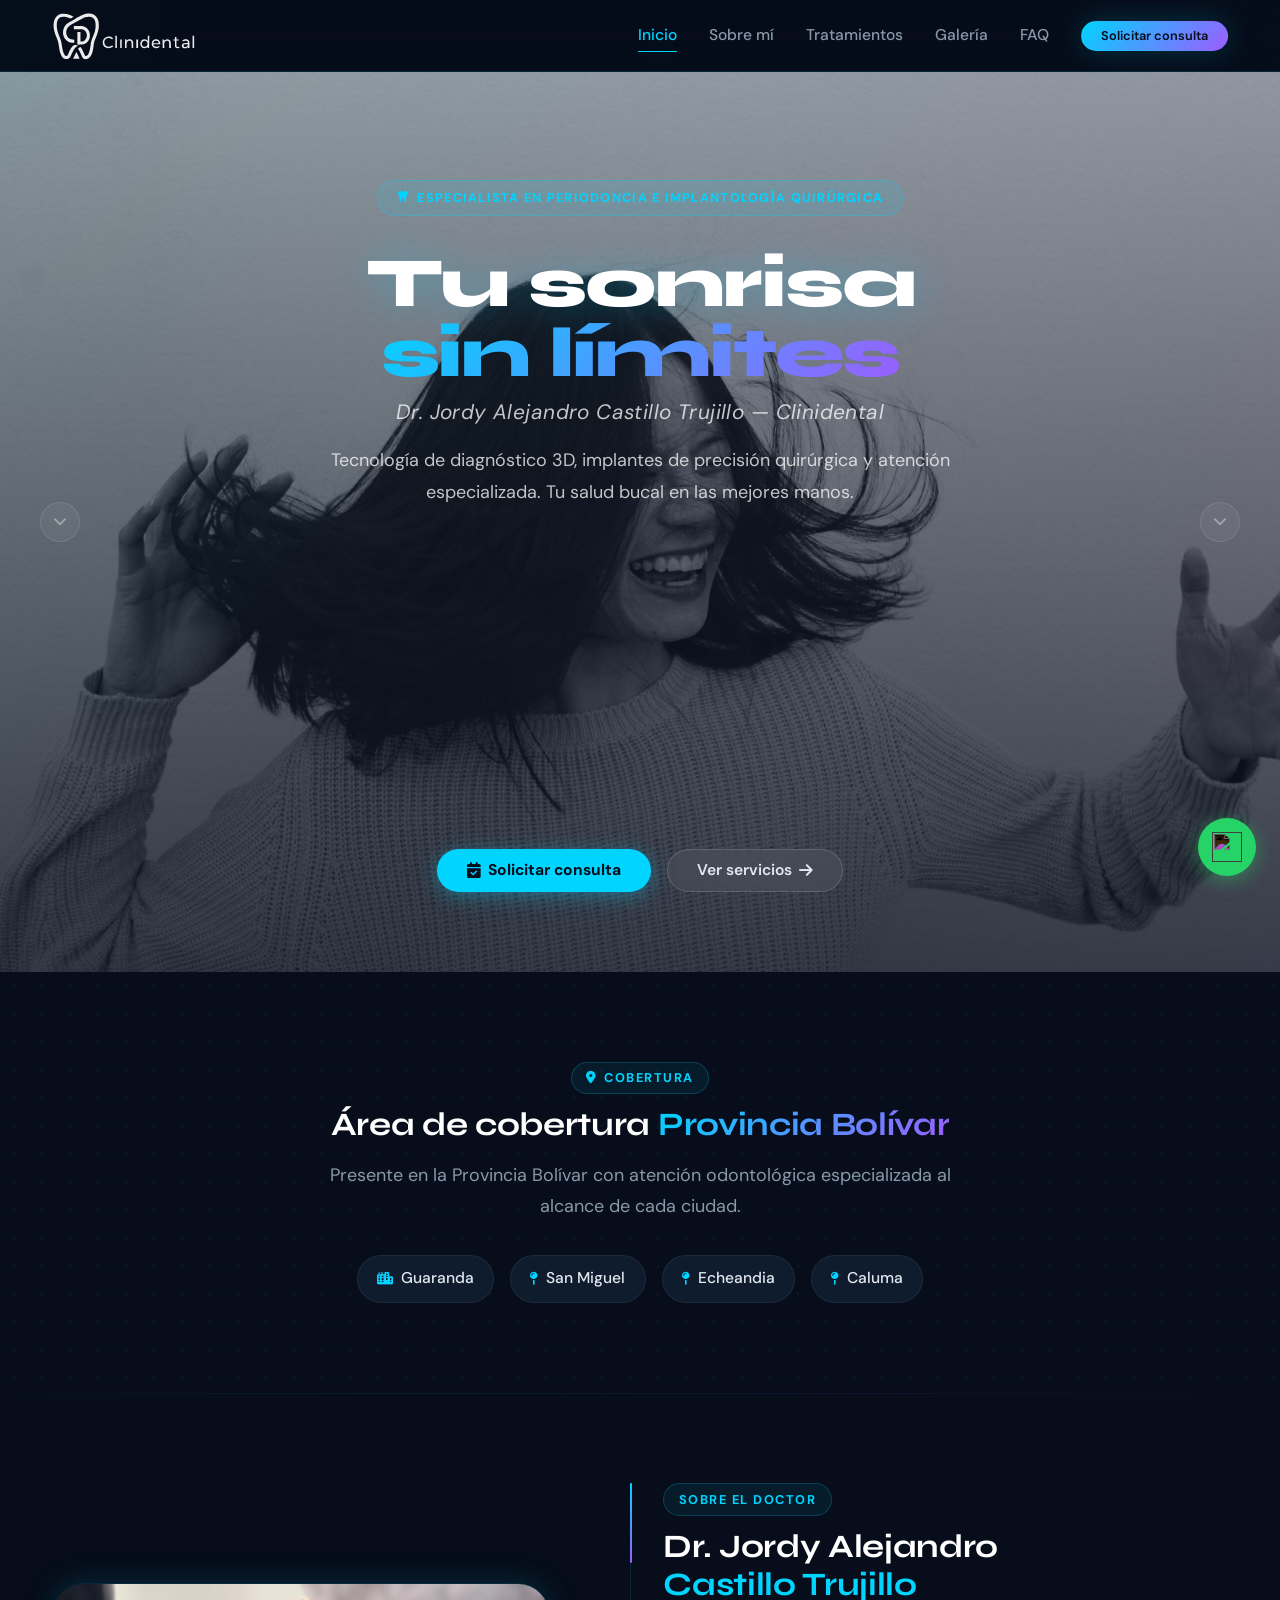
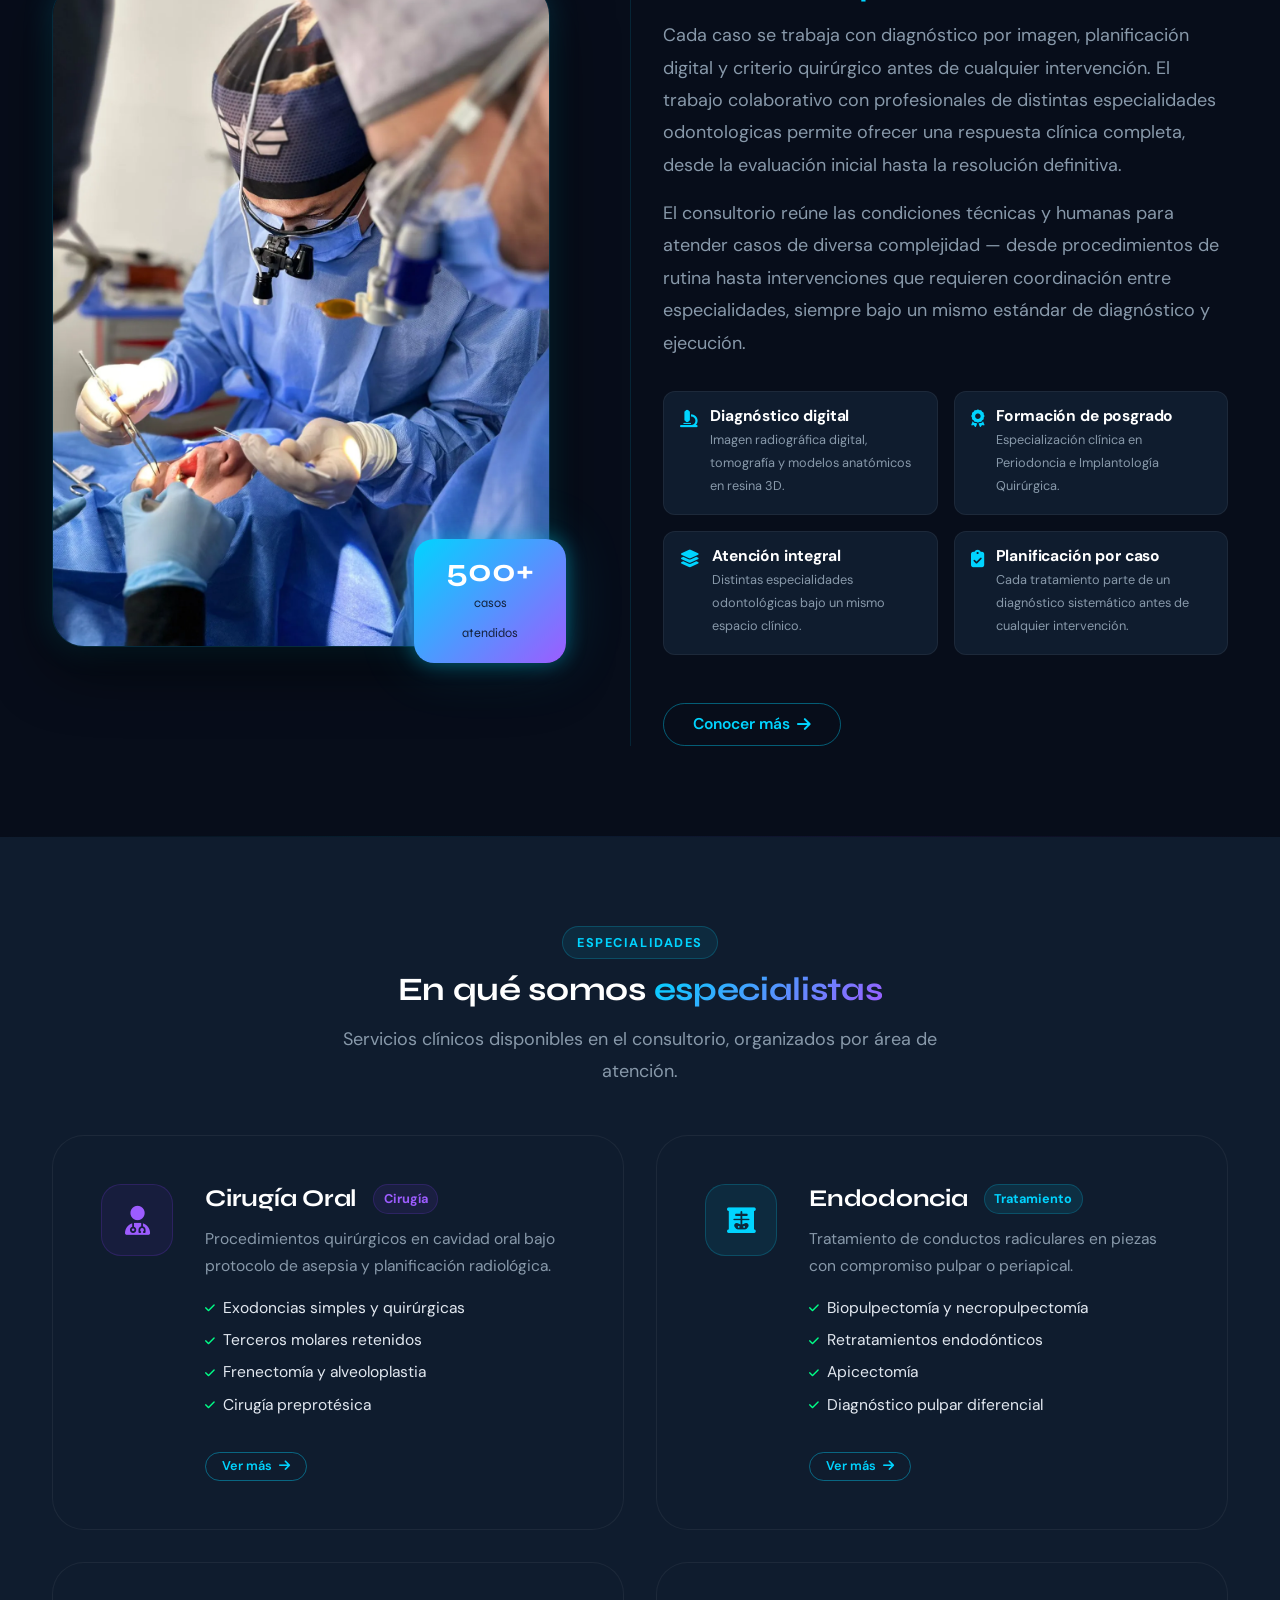
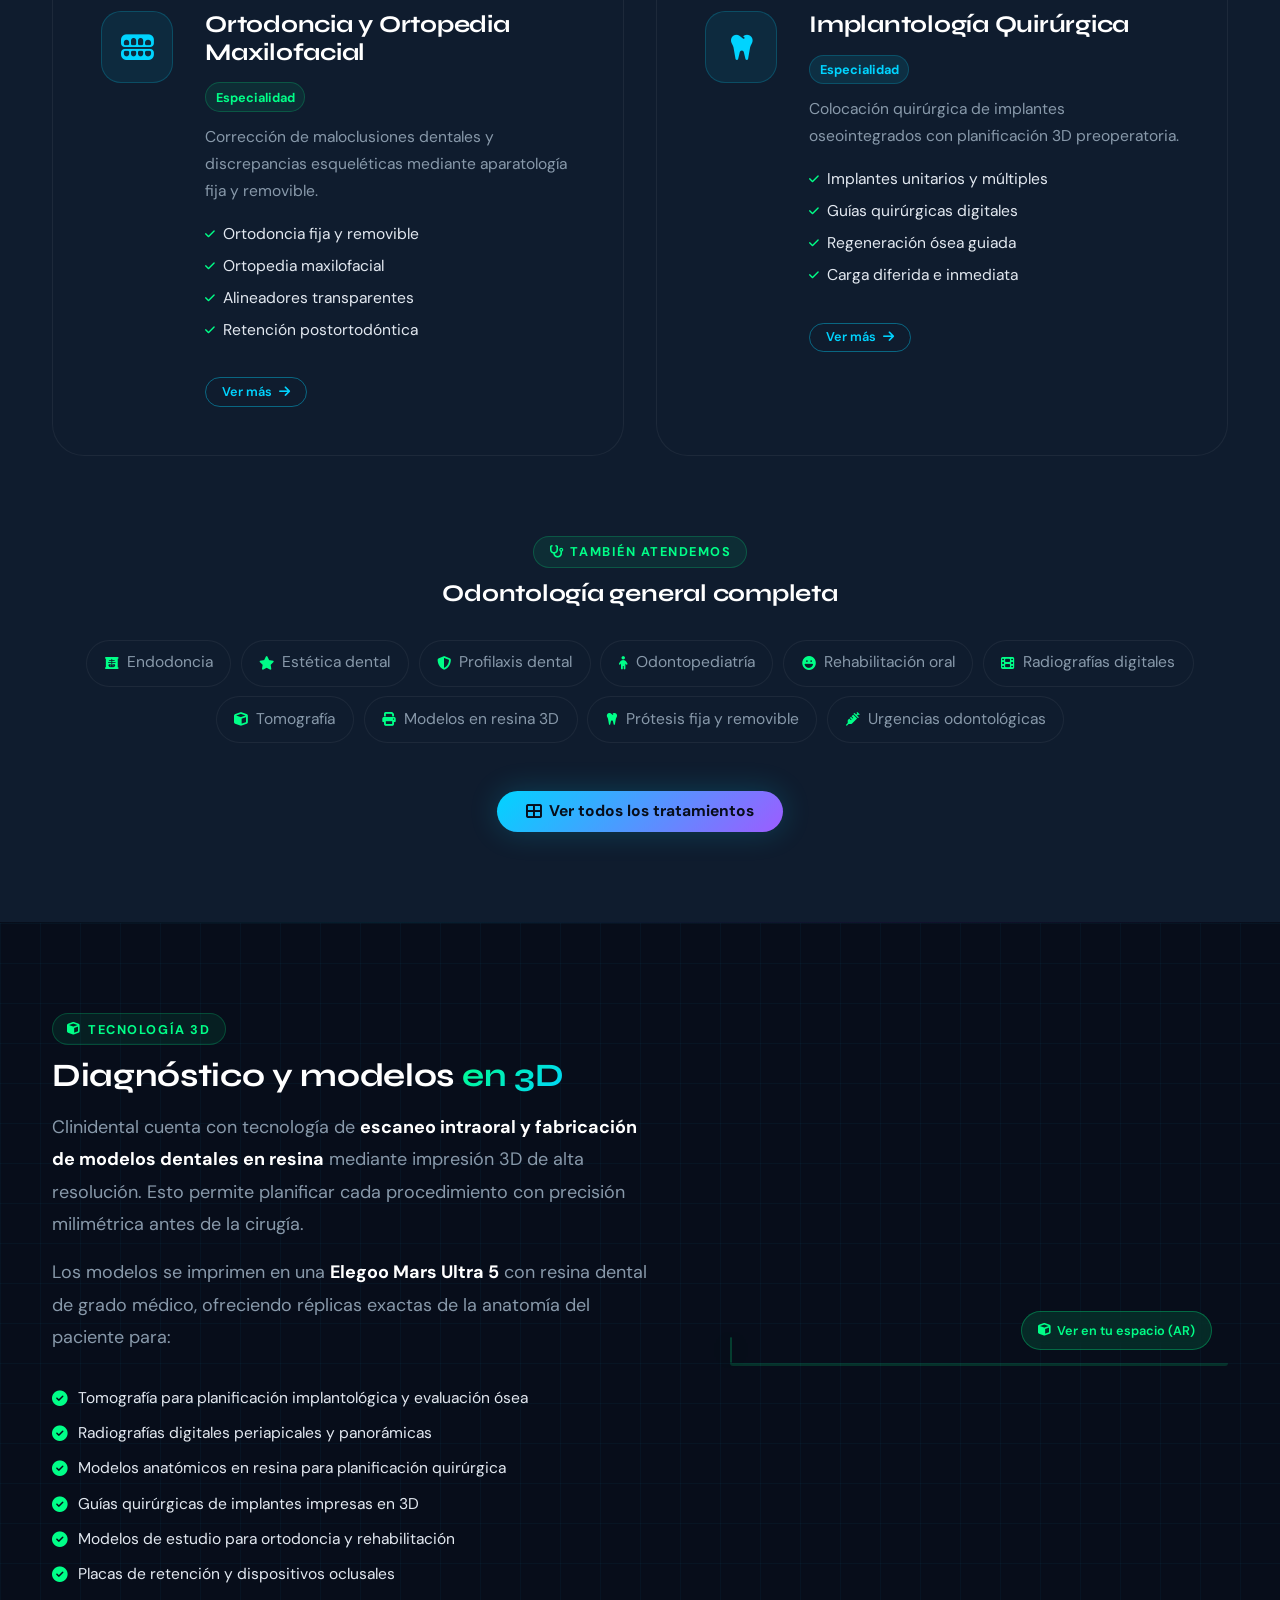
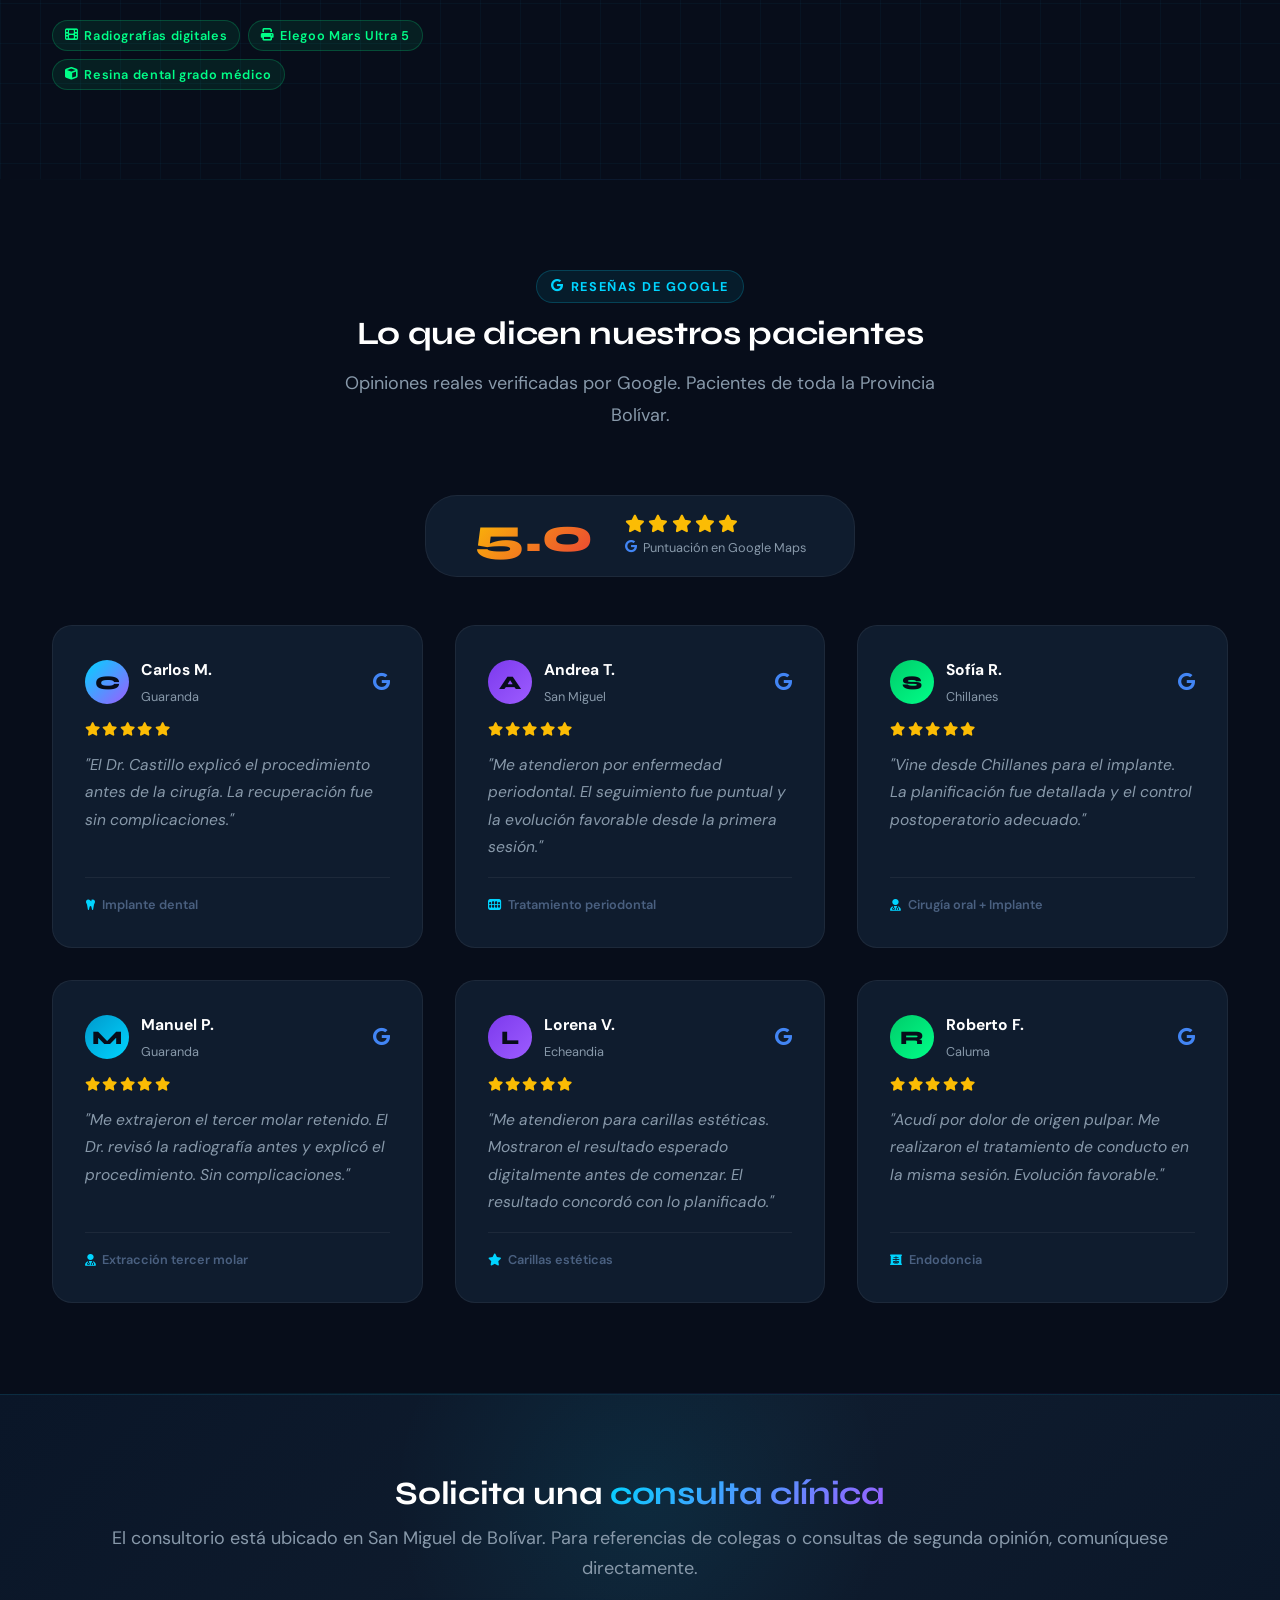
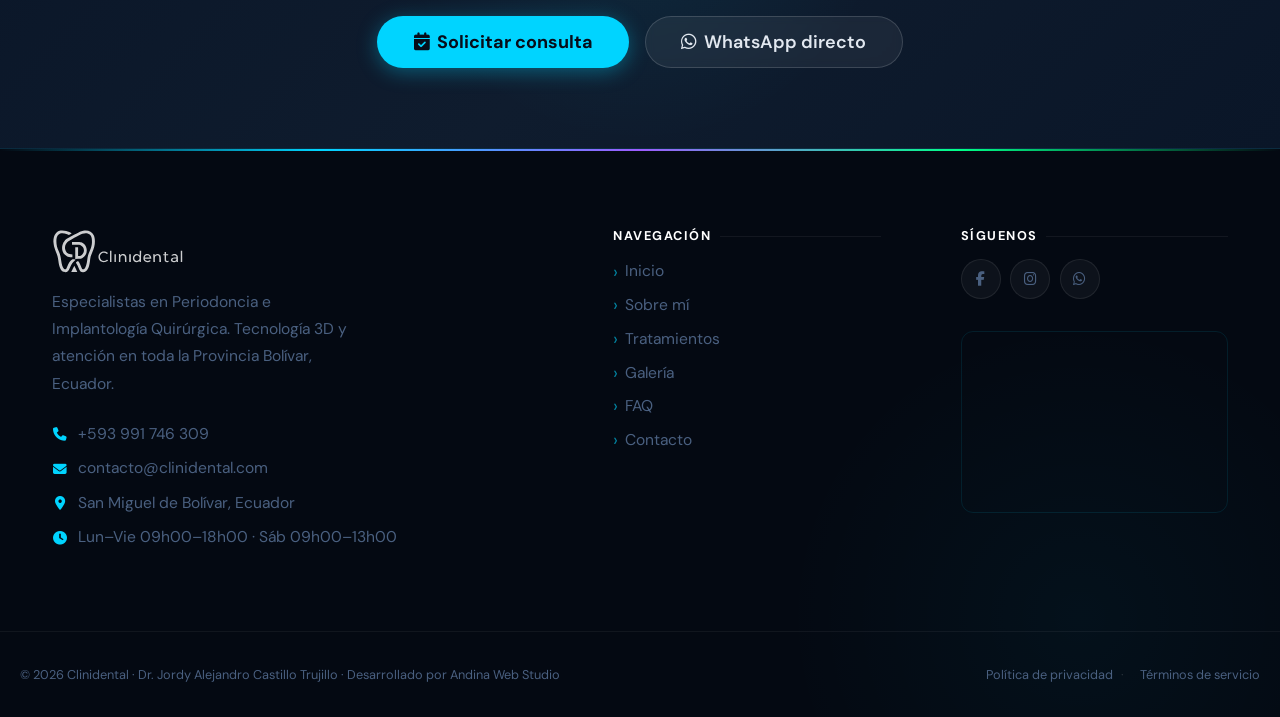
==== commit 2a8661e0: "ultima-version" ====
--- a/index.html
+++ b/index.html
@@ -167,7 +167,13 @@
             style="background-image: url('assets/img/hero/clinidental-hero.webp');"
             aria-label="Portada Clinidental">
 
-            <!-- Partículas decorativas (CSS puro) -->
+            <!-- VIDEO — descomentar cuando tengas el video de Cloudinary -->
+            <!--
+            <video class="hero-video" autoplay muted loop playsinline>
+                <source src="https://res.cloudinary.com/TUCLOUD/video/upload/v1/clinidental/hero.mp4" type="video/mp4">
+            </video>
+            -->
+
             <div class="hero-particles" aria-hidden="true">
                 <span></span><span></span><span></span>
                 <span></span><span></span><span></span>
@@ -175,62 +181,48 @@
 
             <div class="overlay" aria-hidden="true"></div>
 
+            <!-- Flechas laterales scroll — solo desktop -->
+            <div class="hero-side-arrows" aria-hidden="true">
+                <button class="hero-side-arrow" aria-label="Ir al contenido">
+                    <i class="fas fa-chevron-down"></i>
+                </button>
+                <button class="hero-side-arrow" aria-label="Ir al contenido">
+                    <i class="fas fa-chevron-down"></i>
+                </button>
+            </div>
+
+            <!-- TEXTO ARRIBA -->
             <div class="hero-content">
                 <div class="hero-specialty reveal">
                     <i class="fas fa-tooth" aria-hidden="true"></i>
                     Especialista en Periodoncia e Implantología Quirúrgica
                 </div>
-
                 <h1 class="hero-title reveal reveal-delay-1">
                     Tu sonrisa<br>
                     <span class="highlight">sin límites</span>
                 </h1>
-
                 <p class="hero-subtitle reveal reveal-delay-2">
                     Dr. Jordy Alejandro Castillo Trujillo — Clinidental
                 </p>
-
                 <p class="lead reveal reveal-delay-3">
                     Tecnología de diagnóstico 3D, implantes de precisión quirúrgica
                     y atención especializada. Tu salud bucal en las mejores manos.
                 </p>
-
-                <div class="hero-cta reveal reveal-delay-4">
-                    <a href="contact.html" class="btn btn-primary btn-lg">
-                        <i class="fas fa-calendar-check" aria-hidden="true"></i>
-                        Solicitar consulta
-                    </a>
-                    <a href="services.html" class="btn btn-ghost btn-lg">
-                        Ver servicios
-                        <i class="fas fa-arrow-right" aria-hidden="true"></i>
-                    </a>
-                </div>
-            </div>
-
-            <!-- Indicador de scroll -->
-            <button class="hero-scroll-indicator" aria-label="Ir al contenido" onclick="document.querySelector('#cobertura')?.scrollIntoView({behavior:'smooth'})">
-                <span>Descubre más</span>
-                <i class="fas fa-chevron-down" aria-hidden="true"></i>
-            </button>
-
-            <!-- Estadísticas -->
-            <div class="hero-stats reveal">
-                <div class="hero-stat">
-                    <span class="hero-stat-number">500+</span>
-                    <span class="hero-stat-label">Casos atendidos</span>
-                </div>
-                <div class="hero-stat">
-                    <span class="hero-stat-number" data-value="3D">3D</span>
-                    <span class="hero-stat-label">Tecnología digital</span>
-                </div>
-                <div class="hero-stat">
-                    <span class="hero-stat-number">4</span>
-                    <span class="hero-stat-label">Ciudades</span>
-                </div>
-            </div>
+            </div>
+
+            <!-- BOTONES ABAJO -->
+            <div class="hero-cta-bottom reveal">
+                <a href="contact.html" class="btn btn-primary">
+                    <i class="fas fa-calendar-check" aria-hidden="true"></i>
+                    Solicitar consulta
+                </a>
+                <a href="services.html" class="btn btn-ghost">
+                    Ver servicios
+                    <i class="fas fa-arrow-right" aria-hidden="true"></i>
+                </a>
+            </div>
+
         </section>
-
-        <div class="section-divider"></div>
 
         <!-- ══ COBERTURA PROVINCIAL ════════════════════════════ -->
         <section id="cobertura" class="section section--dots" aria-labelledby="cobertura-title">
--- a/css/layout.css
+++ b/css/layout.css
@@ -185,12 +185,32 @@
     flex-direction: column;
     align-items: center;
     justify-content: center;
+    overflow: hidden;
+    color: var(--color-white);
+    text-align: center;
     background-size: cover;
     background-position: center;
     background-repeat: no-repeat;
-    overflow: hidden;
-    color: var(--color-white);
-    text-align: center;
+}
+
+/* Imagen de fondo como div — fácil de reemplazar por video */
+.hero-bg {
+    position: absolute;
+    inset: 0;
+    background-size: cover;
+    background-position: center top;
+    background-repeat: no-repeat;
+    z-index: 0;
+}
+
+/* Video de fondo — activar cuando tengas el video de Cloudinary */
+.hero-video {
+    position: absolute;
+    inset: 0;
+    width: 100%;
+    height: 100%;
+    object-fit: cover;
+    z-index: 0;
 }
 
 .hero-full {
@@ -227,6 +247,36 @@
     padding: var(--space-md);
     width: 100%;
 }
+
+/* Hero full — texto arriba, botones abajo */
+.hero-full {
+    display: flex;
+    flex-direction: column;
+    justify-content: space-between;
+    min-height: 100vh;
+    min-height: 100dvh;
+}
+
+.hero-full .hero-content {
+    padding-top: clamp(5rem, 12vh, 8rem);
+    flex: 1;
+    display: flex;
+    flex-direction: column;
+    align-items: center;
+    justify-content: flex-start;
+}
+
+.hero-full .hero-cta-bottom {
+    position: relative;
+    z-index: 2;
+    display: flex;
+    justify-content: center;
+    gap: 1rem;
+    padding: var(--space-md) var(--space-md) var(--space-xl);
+    flex-wrap: wrap;
+}
+
+.hero-full .hero-stats { display: none; }
 
 /* Títulos hero */
 .hero-title {
@@ -284,18 +334,8 @@
     line-height: 1.75;
 }
 
-/* Estadísticas bajo el CTA */
-.hero-stats {
-    display: flex;
-    justify-content: center;
-    gap: var(--space-lg);
-    margin-top: var(--space-xl);
-    padding-top: var(--space-lg);
-    border-top: 1px solid rgba(255,255,255,0.08);
-    position: relative;
-    z-index: 2;
-    width: 100%;
-}
+/* Stats — ocultas por defecto */
+.hero-stats { display: none; }
 
 .hero-stat { text-align: center; }
 
@@ -328,10 +368,27 @@
 }
 
 @media (max-width: 480px) {
-    .hero-cta { flex-direction: column; align-items: stretch; }
-    .hero-cta .btn { width: 100%; justify-content: center; }
+    .hero-cta {
+        flex-direction: row;
+        flex-wrap: wrap;
+        align-items: center;
+        justify-content: center;
+        gap: 0.6rem;
+    }
+    .hero-cta .btn {
+        width: auto;
+        padding: 0.7rem 1.2rem;
+        font-size: var(--fs-sm);
+    }
     .hero-stats { gap: var(--space-md); flex-wrap: wrap; }
     .hero-title { font-size: 2.4rem; }
+    .hero-specialty {
+        font-size: 0.65rem;
+        padding: 0.3rem 0.8rem;
+        letter-spacing: 0.07em;
+        margin-bottom: var(--space-sm);
+    }
+    .lead { font-size: var(--fs-sm); margin-bottom: var(--space-md); }
 }
 
 /* Hero páginas internas */
@@ -694,3 +751,82 @@
 .footer-links li:nth-child(4) a { transition-delay: 60ms; }
 .footer-links li:nth-child(5) a { transition-delay: 80ms; }
 .footer-links li:nth-child(6) a { transition-delay: 100ms; }
+
+
+/* Stats con texto no numérico — sin animación de contador */
+.hero-stat-number.hero-stat-text {
+    font-size: clamp(1.2rem, 2vw, 1.8rem);
+    letter-spacing: 0.05em;
+}
+
+
+/* ── FLECHAS DE SCROLL EN HERO (solo desktop) ────────────── */
+.hero-side-arrows {
+    display: none;
+}
+
+@media (min-width: 769px) {
+    .hero-side-arrows {
+        display: flex;
+        position: absolute;
+        inset: 0;
+        z-index: 3;
+        pointer-events: none;
+        align-items: center;
+        justify-content: space-between;
+        padding: 0 2.5rem;
+    }
+
+    .hero-side-arrow {
+        pointer-events: all;
+        width: 40px;
+        height: 40px;
+        border-radius: 50%;
+        background: rgba(255,255,255,0.05);
+        backdrop-filter: blur(8px);
+        border: 1px solid rgba(255,255,255,0.10);
+        color: rgba(255,255,255,0.4);
+        font-size: 0.85rem;
+        display: flex;
+        align-items: center;
+        justify-content: center;
+        cursor: pointer;
+        transition: all 0.25s;
+        animation: bounceDown 2s ease-in-out infinite;
+    }
+
+    .hero-side-arrow:hover {
+        background: rgba(0,212,255,0.12);
+        border-color: rgba(0,212,255,0.3);
+        color: var(--color-primary);
+    }
+
+    @keyframes bounceDown {
+        0%, 100% { transform: translateY(0); }
+        50%       { transform: translateY(5px); }
+    }
+}
+
+/* ── HERO CTA BOTTOM ─────────────────────────────────────────── */
+.hero-cta-bottom {
+    display: flex;
+    justify-content: center;
+    gap: 1rem;
+    flex-wrap: wrap;
+}
+
+@media (max-width: 480px) {
+    .hero-cta-bottom {
+        flex-direction: row;
+        padding: var(--space-md) var(--space-sm) var(--space-lg);
+    }
+    .hero-cta-bottom .btn {
+        padding: 0.7rem 1.2rem;
+        font-size: var(--fs-sm);
+    }
+    .hero-specialty {
+        font-size: 0.62rem;
+        padding: 0.28rem 0.75rem;
+        letter-spacing: 0.07em;
+    }
+}
--- a/css/components.css
+++ b/css/components.css
@@ -2139,9 +2139,8 @@
 
 .pf-main-photo {
     position: relative;
-    height: 480px;
+    min-height: 280px;
     background: var(--color-surface-2);
-    overflow: hidden;
 }
 
 .pf-ph {
@@ -2162,8 +2161,12 @@
 .pf-ph--green i  { color: var(--color-accent); }
 
 .pf-main-photo img {
-    position: absolute; inset: 0;
-    width: 100%; height: 100%; object-fit: cover;
+    position: relative;
+    width: 100%;
+    height: auto;
+    max-height: 600px;
+    object-fit: contain;
+    display: block;
 }
 
 .pf-badge {
@@ -2214,7 +2217,7 @@
 
 /* ── MÓVIL ──────────────────────────────────────────────────── */
 @media (max-width: 768px) {
-    .pf-main-photo { height: 320px; }
+    .pf-main-photo { min-height: 220px; }
     .pf-ph i       { font-size: 3.5rem; }
     .pf-caption    { padding: 1.1rem; }
     .pf-caption p  { font-size: 0.85rem; }
@@ -2234,5 +2237,5 @@
 }
 
 @media (max-width: 480px) {
-    .pf-main-photo { height: 260px; }
-}
+    .pf-main-photo { min-height: 180px; }
+}
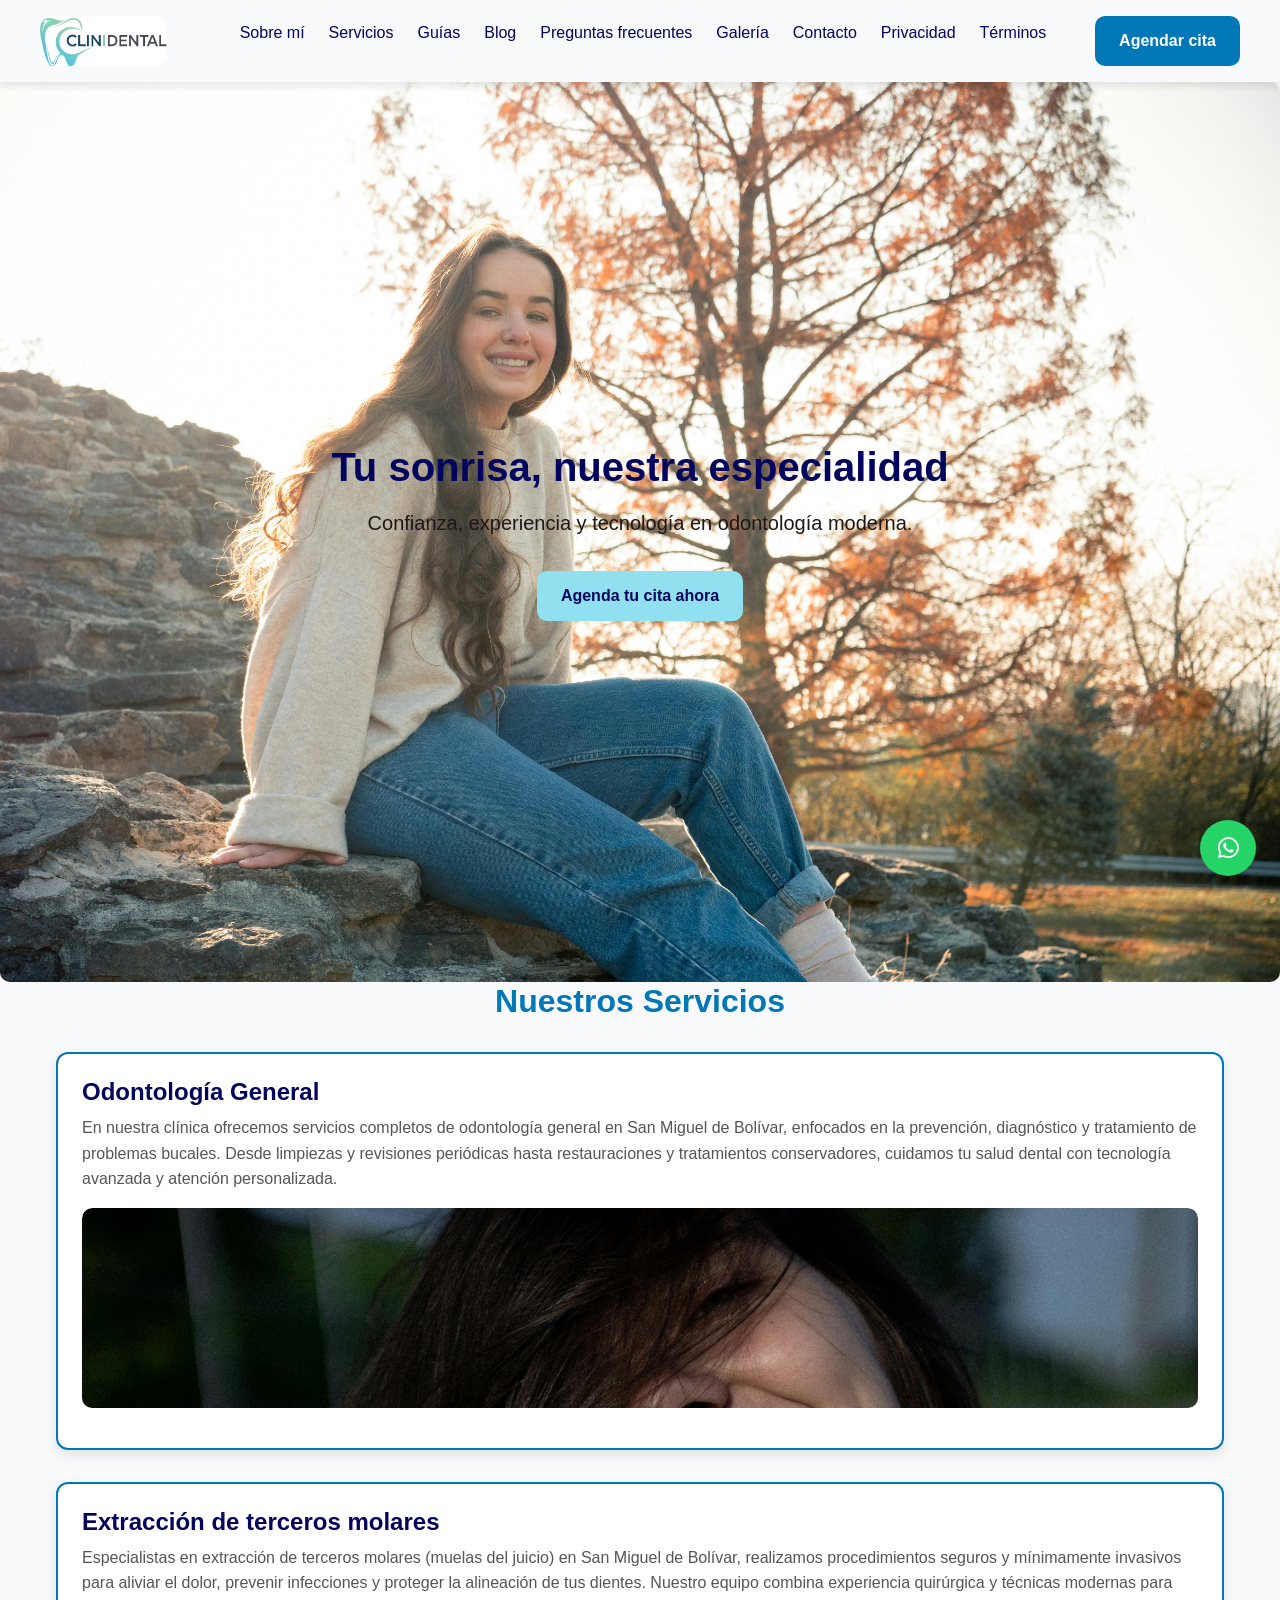
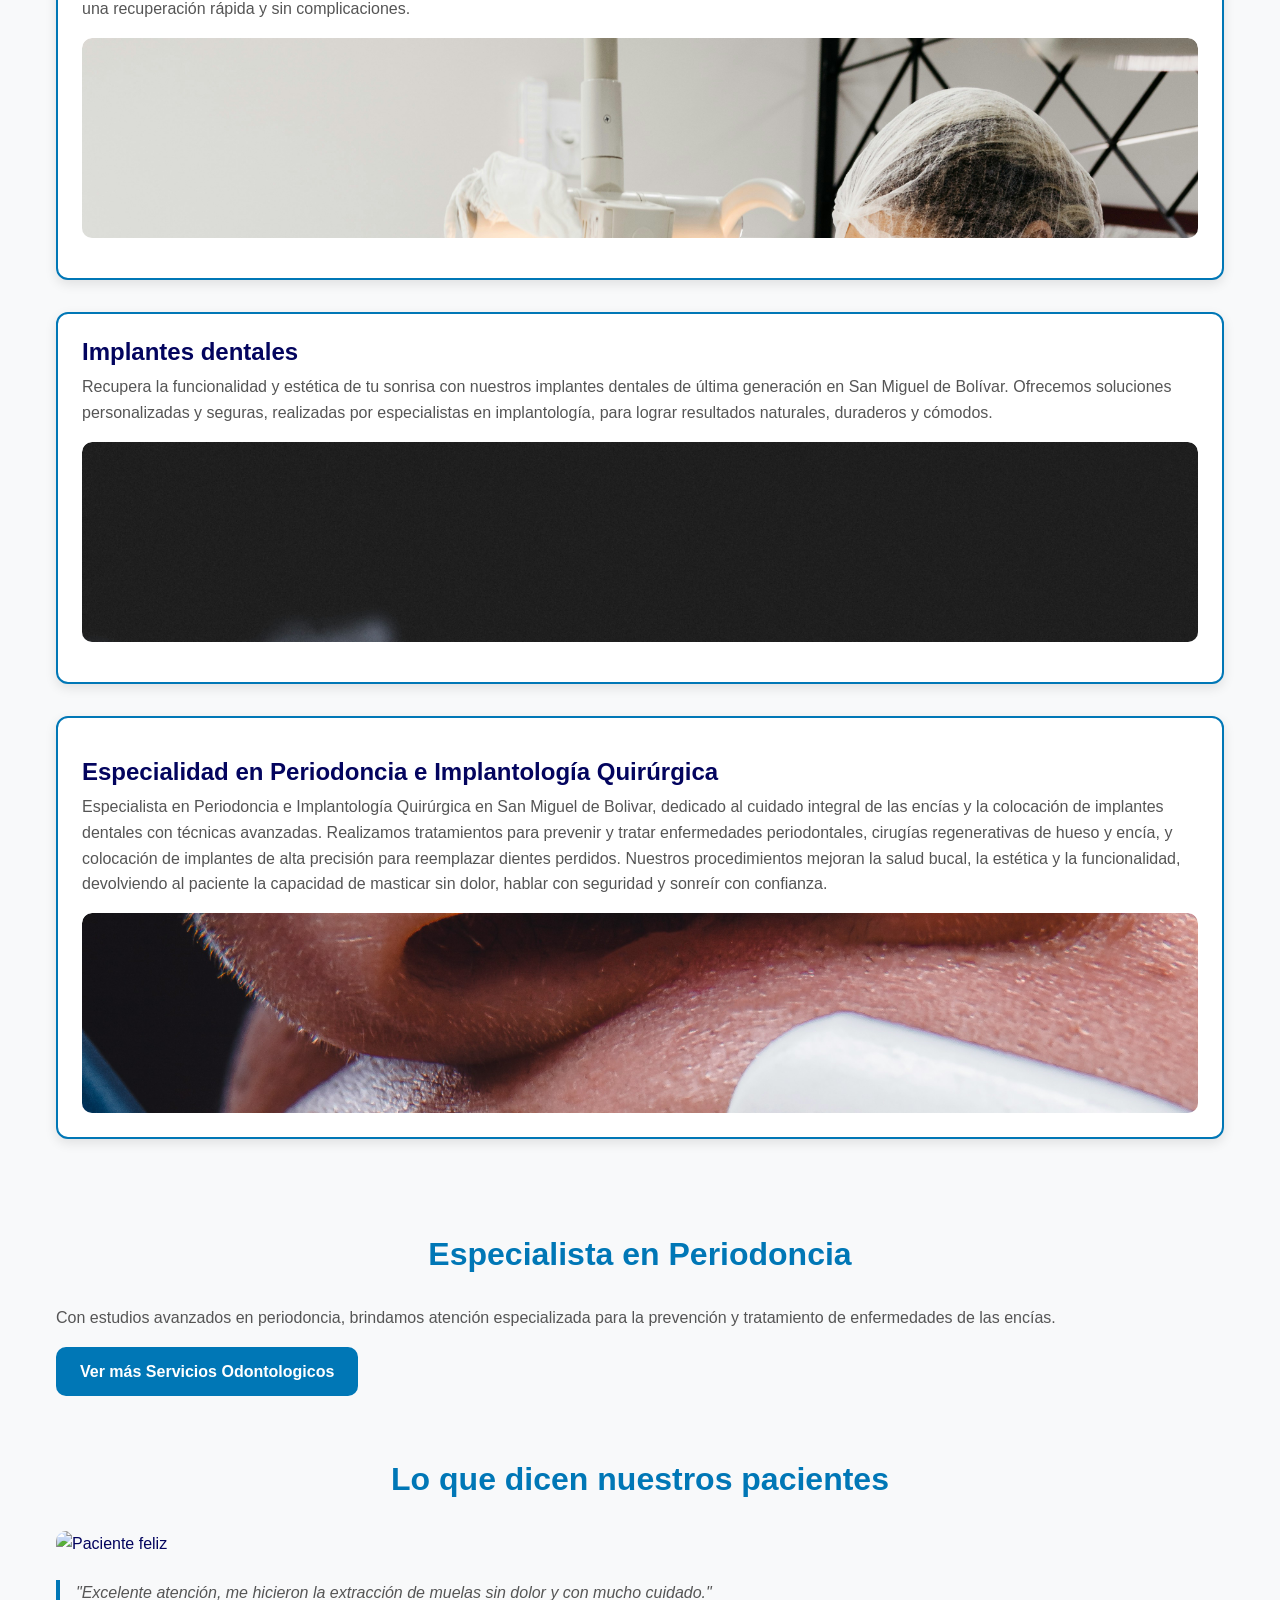
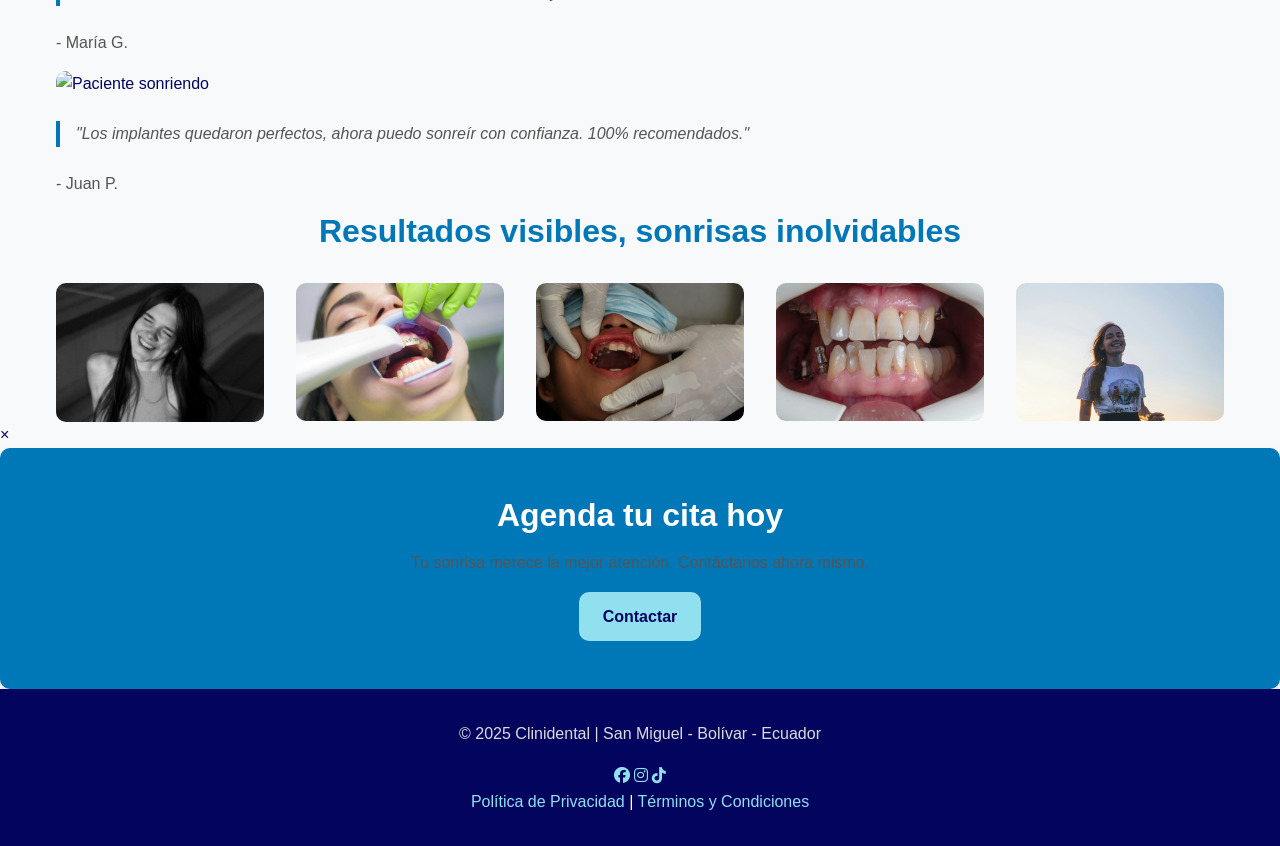
==== commit dc525cd1: "prototipo v1" ====
--- a/index.html
+++ b/index.html
@@ -1,1004 +1,191 @@
-<!doctype html>
+<!DOCTYPE html>
 <html lang="es">
 
 <head>
-    <!-- META & SEO -->
-    <meta charset="utf-8">
-    <meta name="viewport" content="width=device-width, initial-scale=1">
-    <title>Clinidental — Especialista en Periodoncia e Implantología Quirúrgica | Provincia Bolívar, Ecuador</title>
-    <meta name="description" content="Dr. Jordy Alejandro Castillo Trujillo — Especialista en Periodoncia e Implantología Quirúrgica en San Miguel de Bolívar. Tecnología 3D, implantes precisos y atención en Guaranda, Chillanes, Echeandia, Las Naves, Caluma y toda la Provincia Bolívar.">
-    <meta name="keywords" content="odontólogo Bolívar Ecuador, periodoncia Guaranda, implantes dentales San Miguel Bolívar, especialista implantología Bolívar, dentista Chillanes, dentista Caluma, dentista Echeandia, dentista Las Naves, clínica dental Bolívar, implantes Ecuador, periodoncia Ecuador, Dr Jordy Castillo odontólogo">
-    <meta name="author" content="Dr. Jordy Alejandro Castillo Trujillo — Clinidental">
-    <meta name="robots" content="index, follow">
-    <meta name="geo.region" content="EC-B">
-    <meta name="geo.placename" content="San Miguel de Bolívar, Provincia Bolívar, Ecuador">
-    <link rel="canonical" href="https://clinidental.com/index.html">
-
-    <!-- Open Graph -->
-    <meta property="og:title" content="Clinidental — Especialista en Periodoncia e Implantología Quirúrgica | Provincia Bolívar, Ecuador">
-    <meta property="og:description" content="Dr. Jordy Alejandro Castillo Trujillo — Especialista en Periodoncia e Implantología Quirúrgica en San Miguel de Bolívar. Tecnología 3D, implantes precisos y atención en Guaranda, Chillanes, Echeandia, Las Naves, Caluma y toda la Provincia Bolívar.">
-    <meta property="og:image" content="assets/img/hero/clinidental-hero.webp">
-    <meta property="og:type" content="website">
-    <meta property="og:url" content="https://clinidental.com/index.html">
-    <meta property="og:locale" content="es_EC">
-    <meta property="og:site_name" content="Clinidental">
-
-    <!-- Twitter Card -->
-    <meta name="twitter:card" content="summary_large_image">
-    <meta name="twitter:title" content="Clinidental — Especialista en Periodoncia e Implantología Quirúrgica | Provincia Bolívar, Ecuador">
-    <meta name="twitter:description" content="Dr. Jordy Alejandro Castillo Trujillo — Especialista en Periodoncia e Implantología Quirúrgica en San Miguel de Bolívar. Tecnología 3D, implantes precisos y atención en Guaranda, Chillanes, Echeandia, Las Naves, Caluma y toda la Provincia Bolívar.">
-    <meta name="twitter:image" content="assets/img/hero/clinidental-hero.webp">
-
-    <!-- Schema.org — Dentist (rich, local SEO) -->
-    <script type="application/ld+json">
-    {
-        "@context": "https://schema.org",
-        "@type": "Dentist",
-        "name": "Clinidental",
-        "alternateName": "Clinidental — Dr. Jordy Alejandro Castillo Trujillo",
-        "description": "Especialistas en Periodoncia e Implantología Quirúrgica con tecnología de diagnóstico 3D en San Miguel de Bolívar, Provincia Bolívar, Ecuador.",
-        "url": "https://clinidental.com",
-        "logo": "https://clinidental.com/assets/img/logo/logo.svg",
-        "image": "https://clinidental.com/assets/img/hero/clinidental-hero.webp",
-        "telephone": "+593991746309",
-        "email": "contacto@clinidental.com",
-        "address": {
-            "@type": "PostalAddress",
-            "streetAddress": "San Miguel de Bolívar",
-            "addressLocality": "San Miguel",
-            "addressRegion": "Bolívar",
-            "postalCode": "020550",
-            "addressCountry": "EC"
-        },
-        "geo": {
-            "@type": "GeoCoordinates",
-            "latitude": -1.7083699,
-            "longitude": -79.0457863
-        },
-        "hasMap": "https://www.google.com/maps/place/Clinidental",
-        "openingHoursSpecification": [
-            {
-                "@type": "OpeningHoursSpecification",
-                "dayOfWeek": ["Monday","Tuesday","Wednesday","Thursday","Friday"],
-                "opens": "09:00",
-                "closes": "18:00"
-            },
-            {
-                "@type": "OpeningHoursSpecification",
-                "dayOfWeek": "Saturday",
-                "opens": "09:00",
-                "closes": "13:00"
-            }
-        ],
-        "priceRange": "$$",
-        "currenciesAccepted": "USD",
-        "paymentAccepted": "Cash, Credit Card",
-        "medicalSpecialty": ["Periodoncia", "Implantología Quirúrgica", "Estética dental", "Odontología general"],
-        "availableService": [
-            {"@type": "MedicalProcedure", "name": "Implante dental", "procedureType": "Surgical"},
-            {"@type": "MedicalProcedure", "name": "Raspado y alisado radicular", "procedureType": "Therapeutic"},
-            {"@type": "MedicalProcedure", "name": "Cirugía periodontal", "procedureType": "Surgical"},
-            {"@type": "MedicalProcedure", "name": "Extracción de tercer molar", "procedureType": "Surgical"},
-            {"@type": "MedicalProcedure", "name": "Blanqueamiento dental", "procedureType": "Therapeutic"},
-            {"@type": "MedicalProcedure", "name": "Diseño de sonrisa digital", "procedureType": "Therapeutic"},
-            {"@type": "MedicalProcedure", "name": "Endodoncia", "procedureType": "Therapeutic"}
-        ],
-        "employee": {
-            "@type": "Person",
-            "name": "Dr. Jordy Alejandro Castillo Trujillo",
-            "jobTitle": "Especialista en Periodoncia e Implantología Quirúrgica",
-            "image": "https://clinidental.com/assets/img/doctor/doctor.webp"
-        },
-        "areaServed": [
-            {"@type": "City", "name": "Guaranda"},
-            {"@type": "City", "name": "San Miguel de Bolívar"},
-            {"@type": "City", "name": "Chillanes"},
-            {"@type": "City", "name": "Echeandia"},
-            {"@type": "City", "name": "Las Naves"},
-            {"@type": "City", "name": "Caluma"},
-            {"@type": "AdministrativeArea", "name": "Provincia Bolívar", "containedInPlace": {"@type": "Country", "name": "Ecuador"}}
-        ],
-        "sameAs": [
-            "https://www.facebook.com/jordy.castillo.5",
-            "https://www.instagram.com/jordano_castill"
-        ]
-    }
-    </script>
-
-    <!-- FAVICONS -->
-    <link rel="apple-touch-icon" sizes="180x180" href="assets/favicon/apple-touch-icon.png">
-    <link rel="icon" type="image/png" sizes="32x32" href="assets/favicon/favicon-32x32.png">
-    <link rel="icon" type="image/png" sizes="16x16" href="assets/favicon/favicon-16x16.png">
-    <link rel="manifest" href="assets/favicon/site.webmanifest">
-    <meta name="theme-color" content="#00d4ff">
-
-    <!-- Google Fonts -->
-    <link rel="preconnect" href="https://fonts.googleapis.com">
-    <link rel="preconnect" href="https://fonts.gstatic.com" crossorigin>
-    <link href="https://fonts.googleapis.com/css2?family=Syne:wght@700;800&family=DM+Sans:ital,wght@0,400;0,500;0,600;0,700;1,400&display=swap"
-        rel="stylesheet">
-
-    <!-- Font Awesome -->
-    <link rel="stylesheet" href="https://cdnjs.cloudflare.com/ajax/libs/font-awesome/6.5.0/css/all.min.css">
-
-    <!-- Preload hero -->
-    <link rel="preload" as="image" href="assets/img/hero/clinidental-hero.webp">
-
-    <!-- CSS -->
+    <meta charset="UTF-8">
+    <meta name="viewport" content="width=device-width, initial-scale=1.0">
+    <title>Clínica Dental | Especialista en Periodoncia</title>
+    <!-- Estilos -->
     <link rel="stylesheet" href="css/base.css">
     <link rel="stylesheet" href="css/layout.css">
     <link rel="stylesheet" href="css/components.css">
     <link rel="stylesheet" href="css/themes.css">
     <link rel="stylesheet" href="css/utilities.css">
-    <!-- model-viewer (Google) — visor 3D interactivo con AR en móvil -->
-    <script type="module" src="https://ajax.googleapis.com/ajax/libs/model-viewer/3.4.0/model-viewer.min.js"></script>
+    <!-- Iconos -->
+    <link rel="stylesheet" href="https://cdnjs.cloudflare.com/ajax/libs/font-awesome/6.5.0/css/all.min.css">
 </head>
 
 <body>
 
-    <a class="skip-link" href="#main">Saltar al contenido principal</a>
-
-    <!-- ══ HEADER ══════════════════════════════════════════════ -->
-    <header class="site-header">
-        <div class="header-inner container">
-            <a class="logo" href="index.html" aria-label="Clinidental — inicio">
-                <img src="assets/img/logo/logo.svg" alt="Logotipo Clinidental" height="48">
+    <!-- HEADER -->
+    <header class="main-header">
+        <nav class="navbar container">
+            <a href="index.html" class="logo">
+                <img src="assets/img/logo.png" alt="SonrisaPro" class="logo-img">
             </a>
-            <nav class="site-nav" aria-label="Menú principal">
-                <button class="nav-toggle" aria-controls="primary-navigation" aria-expanded="false" aria-label="Abrir menú">
-                    <i class="fas fa-bars" aria-hidden="true"></i>
-                </button>
-                <ul id="primary-navigation" class="nav-links" hidden role="list">
-                    <li><a href="index.html" aria-current="page">Inicio</a></li>
-                    <li><a href="about.html">Sobre mí</a></li>
-                    <li><a href="services.html">Tratamientos</a></li>
-                    <li><a href="galeria.html">Galería</a></li>
-                    <li><a href="faq.html">FAQ</a></li>
-                    <li><a href="contact.html" class="btn btn-accent">Solicitar consulta</a></li>
-                </ul>
-            </nav>
-        </div>
+            <!-- Botón hamburguesa -->
+            <button class="menu-toggle" id="menu-toggle">
+                <i class="fas fa-bars"></i>
+            </button>
+            <ul class="nav-links" id="nav-links">
+                <li><a href="about.html">Sobre mí</a></li>
+                <li><a href="services.html">Servicios</a></li>
+                <li><a href="guide.html">Guías</a></li>
+                <li><a href="blog.html">Blog</a></li>
+                <li><a href="faq.html">Preguntas frecuentes</a></li>
+                <li><a href="gallery.html">Galería</a></li>
+                <li><a href="contact.html">Contacto</a></li>
+                <li><a href="privacy.html">Privacidad</a></li>
+                <li><a href="terms.html">Términos</a></li>
+            </ul>
+            <a href="contact.html" class="btn-primary">Agendar cita</a>
+        </nav>
     </header>
 
-    <main id="main">
+    <!-- HERO -->
+    <section class="hero">
+        <div class="hero-content container">
+            <h1>Tu sonrisa, nuestra especialidad</h1>
+            <p>Confianza, experiencia y tecnología en odontología moderna.</p>
+            <a href="contact.html" class="btn-secondary">Agenda tu cita ahora</a>
+        </div>
+        <div class="hero-bg">
+            <img src="assets/img/hero.jpg" alt="Sonrisa feliz">
+        </div>
+    </section>
 
-        <!-- ══ HERO ════════════════════════════════════════════ -->
-        <section class="hero hero-full"
-            style="background-image: url('assets/img/hero/clinidental-hero.webp');"
-            aria-label="Portada Clinidental">
+    <!-- SERVICIOS -->
+    <section class="services container">
+        <h2>Nuestros Servicios</h2>
+        <div class="card service-card">
+            <div class="service-text">
+                <h3>Odontología General</h3>
+                <p>En nuestra clínica ofrecemos servicios completos de odontología general en San Miguel de Bolívar, enfocados en la prevención, diagnóstico y tratamiento de problemas bucales. Desde limpiezas y revisiones periódicas hasta restauraciones y tratamientos conservadores, cuidamos tu salud dental con tecnología avanzada y atención personalizada.</p>
 
-            <!-- VIDEO — descomentar cuando tengas el video de Cloudinary -->
-            <!--
-            <video class="hero-video" autoplay muted loop playsinline>
-                <source src="https://res.cloudinary.com/TUCLOUD/video/upload/v1/clinidental/hero.mp4" type="video/mp4">
-            </video>
-            -->
-
-            <div class="hero-particles" aria-hidden="true">
-                <span></span><span></span><span></span>
-                <span></span><span></span><span></span>
-            </div>
-
-            <div class="overlay" aria-hidden="true"></div>
-
-            <!-- Flechas laterales scroll — solo desktop -->
-            <div class="hero-side-arrows" aria-hidden="true">
-                <button class="hero-side-arrow" aria-label="Ir al contenido">
-                    <i class="fas fa-chevron-down"></i>
-                </button>
-                <button class="hero-side-arrow" aria-label="Ir al contenido">
-                    <i class="fas fa-chevron-down"></i>
-                </button>
-            </div>
-
-            <!-- TEXTO ARRIBA -->
-            <div class="hero-content">
-                <div class="hero-specialty reveal">
-                    <i class="fas fa-tooth" aria-hidden="true"></i>
-                    Especialista en Periodoncia e Implantología Quirúrgica
-                </div>
-                <h1 class="hero-title reveal reveal-delay-1">
-                    Tu sonrisa<br>
-                    <span class="highlight">sin límites</span>
-                </h1>
-                <p class="hero-subtitle reveal reveal-delay-2">
-                    Dr. Jordy Alejandro Castillo Trujillo — Clinidental
-                </p>
-                <p class="lead reveal reveal-delay-3">
-                    Tecnología de diagnóstico 3D, implantes de precisión quirúrgica
-                    y atención especializada. Tu salud bucal en las mejores manos.
-                </p>
-            </div>
-
-            <!-- BOTONES ABAJO -->
-            <div class="hero-cta-bottom reveal">
-                <a href="contact.html" class="btn btn-primary">
-                    <i class="fas fa-calendar-check" aria-hidden="true"></i>
-                    Solicitar consulta
-                </a>
-                <a href="services.html" class="btn btn-ghost">
-                    Ver servicios
-                    <i class="fas fa-arrow-right" aria-hidden="true"></i>
-                </a>
-            </div>
-
-        </section>
-
-        <!-- ══ COBERTURA PROVINCIAL ════════════════════════════ -->
-        <section id="cobertura" class="section section--dots" aria-labelledby="cobertura-title">
-            <div class="container text-center">
-                <span class="section-tag reveal">
-                    <i class="fas fa-map-marker-alt" aria-hidden="true"></i>
-                    Cobertura
-                </span>
-                <h2 class="reveal" id="cobertura-title">
-                    Área de cobertura
-                    <span class="text-gradient">Provincia Bolívar</span>
-                </h2>
-                <p class="section-subtitle reveal">
-                    Presente en la Provincia Bolívar con atención odontológica
-                    especializada al alcance de cada ciudad.
-                </p>
-
-                <div class="cobertura-grid reveal mt-md">
-                    <div class="cobertura-item">
-                        <i class="fas fa-city" aria-hidden="true"></i>
-                        <span>Guaranda</span>
-                    </div>
-                    <div class="cobertura-item">
-                        <i class="fas fa-map-pin" aria-hidden="true"></i>
-                        <span>San Miguel</span>
-                    </div>
-                    <div class="cobertura-item">
-                        <i class="fas fa-map-pin" aria-hidden="true"></i>
-                        <span>Echeandia</span>
-                    </div>
-                    <div class="cobertura-item">
-                        <i class="fas fa-map-pin" aria-hidden="true"></i>
-                        <span>Caluma</span>
-                    </div>
+                <!--Aquí cambiamos la imagen para usar el contenedor-->
+                <div class="service-image">
+                    <img src="assets/img/servicios/odontologia-general.jpg" alt="Odontologia General">
                 </div>
             </div>
-        </section>
-
-        <div class="section-divider"></div>
-
-        <!-- ══ SOBRE EL DOCTOR ═════════════════════════════════ -->
-        <section class="section sobre-mi" aria-labelledby="sobre-mi-title">
-            <div class="container sobre-mi-inner">
-
-                <div class="sobre-mi-img reveal">
-                    <img src="assets/img/doctor/doctor.webp"
-                        alt="Dr. Jordy Alejandro Castillo Trujillo, Especialista en Periodoncia e Implantología Quirúrgica"
-                        loading="lazy">
-                    <div class="sobre-mi-badge">
-                        <strong>500+</strong>
-                        <span>casos<br>atendidos</span>
-                    </div>
-                </div>
-
-                <div class="sobre-mi-content">
-                    <span class="section-tag reveal">Sobre el doctor</span>
-                    <h2 class="reveal" id="sobre-mi-title">
-                        Dr. Jordy Alejandro<br><em>Castillo Trujillo</em>
-                    </h2>
-
-                    <p class="reveal">
-                        Cada caso se trabaja con diagnóstico por imagen,
-                        planificación digital y criterio quirúrgico antes de
-                        cualquier intervención. El trabajo colaborativo con
-                        profesionales de distintas especialidades odontologicas
-                        permite ofrecer una respuesta clínica completa,
-                        desde la evaluación inicial hasta la resolución definitiva.
-                    </p>
-                    <p class="reveal">
-                        El consultorio reúne las condiciones técnicas y humanas
-                        para atender casos de diversa complejidad — desde
-                        procedimientos de rutina hasta intervenciones que requieren
-                        coordinación entre especialidades, siempre bajo un mismo
-                        estándar de diagnóstico y ejecución.
-                    </p>
-
-                    <div class="sobre-mi-values reveal">
-                        <div class="value-item">
-                            <i class="fas fa-microscope" aria-hidden="true"></i>
-                            <div>
-                                <h4>Diagnóstico digital</h4>
-                                <p>Imagen radiográfica digital, tomografía y modelos anatómicos en resina 3D.</p>
-                            </div>
-                        </div>
-                        <div class="value-item">
-                            <i class="fas fa-award" aria-hidden="true"></i>
-                            <div>
-                                <h4>Formación de posgrado</h4>
-                                <p>Especialización clínica en Periodoncia e Implantología Quirúrgica.</p>
-                            </div>
-                        </div>
-                        <div class="value-item">
-                            <i class="fas fa-layer-group" aria-hidden="true"></i>
-                            <div>
-                                <h4>Atención integral</h4>
-                                <p>Distintas especialidades odontológicas bajo un mismo espacio clínico.</p>
-                            </div>
-                        </div>
-                        <div class="value-item">
-                            <i class="fas fa-clipboard-check" aria-hidden="true"></i>
-                            <div>
-                                <h4>Planificación por caso</h4>
-                                <p>Cada tratamiento parte de un diagnóstico sistemático antes de cualquier intervención.</p>
-                            </div>
-                        </div>
-                    </div>
-
-                    <a href="about.html" class="btn btn-secondary reveal">
-                        Conocer más <i class="fas fa-arrow-right" aria-hidden="true"></i>
-                    </a>
+    </section>
+    <section class="services container">
+    <div class="card service-card">
+        <div class="service-text">
+            <h3>Extracción de terceros molares</h3>
+            <p>Especialistas en extracción de terceros molares (muelas del juicio) en San Miguel de Bolívar, realizamos procedimientos seguros y mínimamente invasivos para aliviar el dolor, prevenir infecciones y proteger la alineación de tus dientes. Nuestro equipo combina experiencia quirúrgica y técnicas modernas para una recuperación rápida y sin complicaciones.</p>
+                <!--Aquí cambiamos la imagen para usar el contenedor-->
+                <div class="service-image">
+                    <img src="assets/img/servicios/terceros-molares.jpg" alt="Odontologia General">
                 </div>
             </div>
-        </section>
-
-        <div class="section-divider"></div>
-
-        <!-- ══ ESPECIALIDADES ══════════════════════════════════ -->
-        <section id="tratamientos" class="section section--surface" aria-labelledby="tratamientos-title">
-            <div class="container">
-                <div class="text-center">
-                    <span class="section-tag reveal">Especialidades</span>
-                    <h2 class="reveal" id="tratamientos-title">
-                        En qué somos
-                        <span class="text-gradient">especialistas</span>
-                    </h2>
-                    <p class="section-subtitle reveal">
-                        Servicios clínicos disponibles en el consultorio, organizados
-                        por área de atención.
-                    </p>
-                </div>
-
-                <!-- Especialidades principales — cards detalladas sin imagen -->
-                <div class="especialidades-grid mt-lg">
-
-                    <div class="especialidad-card reveal">
-                        <div class="especialidad-icon especialidad-icon--violet">
-                            <i class="fas fa-user-md" aria-hidden="true"></i>
-                        </div>
-                        <div class="especialidad-body">
-                            <div class="especialidad-header">
-                                <h3>Cirugía Oral</h3>
-                                <span class="especialidad-badge especialidad-badge--violet">Cirugía</span>
-                            </div>
-                            <p>Procedimientos quirúrgicos en cavidad oral bajo protocolo de asepsia y planificación radiológica.</p>
-                            <ul class="especialidad-list">
-                                <li><i class="fas fa-check" aria-hidden="true"></i> Exodoncias simples y quirúrgicas</li>
-                                <li><i class="fas fa-check" aria-hidden="true"></i> Terceros molares retenidos</li>
-                                <li><i class="fas fa-check" aria-hidden="true"></i> Frenectomía y alveoloplastia</li>
-                                <li><i class="fas fa-check" aria-hidden="true"></i> Cirugía preprotésica</li>
-                            </ul>
-                            <a href="services.html#cirugia" class="btn btn-secondary btn-sm">
-                                Ver más <i class="fas fa-arrow-right" aria-hidden="true"></i>
-                            </a>
-                        </div>
-                    </div>
-
-                    <div class="especialidad-card reveal reveal-delay-1">
-                        <div class="especialidad-icon">
-                            <i class="fas fa-x-ray" aria-hidden="true"></i>
-                        </div>
-                        <div class="especialidad-body">
-                            <div class="especialidad-header">
-                                <h3>Endodoncia</h3>
-                                <span class="especialidad-badge">Tratamiento</span>
-                            </div>
-                            <p>Tratamiento de conductos radiculares en piezas con compromiso pulpar o periapical.</p>
-                            <ul class="especialidad-list">
-                                <li><i class="fas fa-check" aria-hidden="true"></i> Biopulpectomía y necropulpectomía</li>
-                                <li><i class="fas fa-check" aria-hidden="true"></i> Retratamientos endodónticos</li>
-                                <li><i class="fas fa-check" aria-hidden="true"></i> Apicectomía</li>
-                                <li><i class="fas fa-check" aria-hidden="true"></i> Diagnóstico pulpar diferencial</li>
-                            </ul>
-                            <a href="services.html" class="btn btn-secondary btn-sm">
-                                Ver más <i class="fas fa-arrow-right" aria-hidden="true"></i>
-                            </a>
-                        </div>
-                    </div>
-
-                    <div class="especialidad-card reveal reveal-delay-2">
-                        <div class="especialidad-icon especialidad-icon--green">
-                            <i class="fas fa-teeth-open" aria-hidden="true"></i>
-                        </div>
-                        <div class="especialidad-body">
-                            <div class="especialidad-header">
-                                <h3>Ortodoncia y Ortopedia Maxilofacial</h3>
-                                <span class="especialidad-badge especialidad-badge--green">Especialidad</span>
-                            </div>
-                            <p>Corrección de maloclusiones dentales y discrepancias esqueléticas mediante aparatología fija y removible.</p>
-                            <ul class="especialidad-list">
-                                <li><i class="fas fa-check" aria-hidden="true"></i> Ortodoncia fija y removible</li>
-                                <li><i class="fas fa-check" aria-hidden="true"></i> Ortopedia maxilofacial</li>
-                                <li><i class="fas fa-check" aria-hidden="true"></i> Alineadores transparentes</li>
-                                <li><i class="fas fa-check" aria-hidden="true"></i> Retención postortodóntica</li>
-                            </ul>
-                            <a href="services.html" class="btn btn-secondary btn-sm">
-                                Ver más <i class="fas fa-arrow-right" aria-hidden="true"></i>
-                            </a>
-                        </div>
-                    </div>
-
-                    <div class="especialidad-card reveal reveal-delay-3">
-                        <div class="especialidad-icon">
-                            <i class="fas fa-tooth" aria-hidden="true"></i>
-                        </div>
-                        <div class="especialidad-body">
-                            <div class="especialidad-header">
-                                <h3>Implantología Quirúrgica</h3>
-                                <span class="especialidad-badge">Especialidad</span>
-                            </div>
-                            <p>Colocación quirúrgica de implantes oseointegrados con planificación 3D preoperatoria.</p>
-                            <ul class="especialidad-list">
-                                <li><i class="fas fa-check" aria-hidden="true"></i> Implantes unitarios y múltiples</li>
-                                <li><i class="fas fa-check" aria-hidden="true"></i> Guías quirúrgicas digitales</li>
-                                <li><i class="fas fa-check" aria-hidden="true"></i> Regeneración ósea guiada</li>
-                                <li><i class="fas fa-check" aria-hidden="true"></i> Carga diferida e inmediata</li>
-                            </ul>
-                            <a href="services.html#implantes" class="btn btn-secondary btn-sm">
-                                Ver más <i class="fas fa-arrow-right" aria-hidden="true"></i>
-                            </a>
-                        </div>
-                    </div>
-
-                </div>
-
-                <!-- Odontología general — fila secundaria -->
-                <div class="text-center mt-xl">
-                    <span class="section-tag section-tag--green reveal">
-                        <i class="fas fa-stethoscope" aria-hidden="true"></i>
-                        También atendemos
-                    </span>
-                    <h3 class="reveal" style="color: var(--color-white); font-size: var(--fs-lg); margin-bottom: var(--space-md);">
-                        Odontología general completa
-                    </h3>
-                </div>
-
-                <div class="servicios-generales-grid reveal">
-                    <div class="servicio-chip">
-                        <i class="fas fa-x-ray" aria-hidden="true"></i>
-                        <span>Endodoncia</span>
-                    </div>
-                    <div class="servicio-chip">
-                        <i class="fas fa-star" aria-hidden="true"></i>
-                        <span>Estética dental</span>
-                    </div>
-                    <div class="servicio-chip">
-                        <i class="fas fa-shield-alt" aria-hidden="true"></i>
-                        <span>Profilaxis dental</span>
-                    </div>
-                    <div class="servicio-chip">
-                        <i class="fas fa-child" aria-hidden="true"></i>
-                        <span>Odontopediatría</span>
-                    </div>
-                    <div class="servicio-chip">
-                        <i class="fas fa-laugh" aria-hidden="true"></i>
-                        <span>Rehabilitación oral</span>
-                    </div>
-                    <div class="servicio-chip">
-                        <i class="fas fa-film" aria-hidden="true"></i>
-                        <span>Radiografías digitales</span>
-                    </div>
-                    <div class="servicio-chip">
-                        <i class="fas fa-cube" aria-hidden="true"></i>
-                        <span>Tomografía</span>
-                    </div>
-                    <div class="servicio-chip">
-                        <i class="fas fa-print" aria-hidden="true"></i>
-                        <span>Modelos en resina 3D</span>
-                    </div>
-                    <div class="servicio-chip">
-                        <i class="fas fa-tooth" aria-hidden="true"></i>
-                        <span>Prótesis fija y removible</span>
-                    </div>
-                    <div class="servicio-chip">
-                        <i class="fas fa-syringe" aria-hidden="true"></i>
-                        <span>Urgencias odontológicas</span>
-                    </div>
-                </div>
-
-                <div class="text-center mt-lg reveal">
-                    <a href="services.html" class="btn btn-gradient">
-                        <i class="fas fa-th-large" aria-hidden="true"></i>
-                        Ver todos los tratamientos
-                    </a>
+    </section>
+    <section class="services container">
+    <div class="card service-card">
+        <div class="service-text">
+            <h3>Implantes dentales</h3>
+            <p>Recupera la funcionalidad y estética de tu sonrisa con nuestros implantes dentales de última generación en San Miguel de Bolívar. Ofrecemos soluciones personalizadas y seguras, realizadas por especialistas en implantología, para lograr resultados naturales, duraderos y cómodos.</p>
+            <!--Aquí cambiamos la imagen para usar el contenedor-->
+                <div class="service-image">
+                    <img src="assets/img/servicios/implantes.jpg" alt="Odontologia General">
                 </div>
             </div>
-        </section>
+    </section>
 
-        <div class="section-divider"></div>
-
-        <!-- ══ TECNOLOGÍA 3D ════════════════════════════════════ -->
-        <section class="section section--grid" aria-labelledby="tech-title">
-            <div class="container">
-                <div class="tech-inner">
-                    <div class="tech-content reveal">
-                        <span class="section-tag section-tag--green">
-                            <i class="fas fa-cube" aria-hidden="true"></i>
-                            Tecnología 3D
-                        </span>
-                        <h2 id="tech-title">
-                            Diagnóstico y modelos
-                            <span class="text-gradient-green">en 3D</span>
-                        </h2>
-                        <p>
-                            Clinidental cuenta con tecnología de <strong>escaneo intraoral y
-                            fabricación de modelos dentales en resina</strong> mediante impresión 3D
-                            de alta resolución. Esto permite planificar cada procedimiento con
-                            precisión milimétrica antes de la cirugía.
-                        </p>
-                        <p>
-                            Los modelos se imprimen en una
-                            <strong>Elegoo Mars Ultra 5</strong> con resina dental de grado médico,
-                            ofreciendo réplicas exactas de la anatomía del paciente para:
-                        </p>
-                        <ul class="tech-list">
-                            <li>
-                                <i class="fas fa-check-circle" aria-hidden="true"></i>
-                                Tomografía para planificación implantológica y evaluación ósea
-                            </li>
-                            <li>
-                                <i class="fas fa-check-circle" aria-hidden="true"></i>
-                                Radiografías digitales periapicales y panorámicas
-                            </li>
-                            <li>
-                                <i class="fas fa-check-circle" aria-hidden="true"></i>
-                                Modelos anatómicos en resina para planificación quirúrgica
-                            </li>
-                            <li>
-                                <i class="fas fa-check-circle" aria-hidden="true"></i>
-                                Guías quirúrgicas de implantes impresas en 3D
-                            </li>
-                            <li>
-                                <i class="fas fa-check-circle" aria-hidden="true"></i>
-                                Modelos de estudio para ortodoncia y rehabilitación
-                            </li>
-                            <li>
-                                <i class="fas fa-check-circle" aria-hidden="true"></i>
-                                Placas de retención y dispositivos oclusales
-                            </li>
-                        </ul>
-                        <div class="tech-badges">
-                            <span class="tech-badge">
-                                <i class="fas fa-film" aria-hidden="true"></i>
-                                Radiografías digitales
-                            </span>
-                            <span class="tech-badge">
-                                <i class="fas fa-print" aria-hidden="true"></i>
-                                Elegoo Mars Ultra 5
-                            </span>
-                            <span class="tech-badge">
-                                <i class="fas fa-cube" aria-hidden="true"></i>
-                                Resina dental grado médico
-                            </span>
-                        </div>
-                    </div>
-
-                    <div class="tech-visual reveal reveal-delay-2">
-                        <div class="model3d-wrap">
-
-                            <!-- model-viewer de Google — carga .glb con rotación y zoom automáticos -->
-                            <!-- Para activar: convierte tu .stl a .glb en https://products.aspose.app/3d/conversion/stl-to-glb -->
-                            <!-- Luego sube el .glb a assets/models/ y descomenta la línea model-viewer -->
-
-                            <!-- PASO 1: Cuando tengas el .glb listo, ELIMINA el bloque .model3d-placeholder -->
-                            <!-- PASO 2: DESCOMENTA el bloque <model-viewer> de abajo -->
-
-                            
-                            <model-viewer
-                                src="assets/models/modelo-dental.glb"
-                                alt="Modelo dental 3D impreso en resina — Clinidental"
-                                auto-rotate
-                                auto-rotate-delay="1000"
-                                rotation-per-second="20deg"
-                                camera-controls
-                                shadow-intensity="0.8"
-                                environment-image="neutral"
-                                exposure="0.8"
-                                loading="lazy"
-                                reveal="auto"
-                                ar
-                                ar-modes="webxr scene-viewer quick-look"
-                                ar-scale="auto"
-                                style="width: 100%; height: 420px; background: transparent; border-radius: 20px;">
-                                <div slot="progress-bar" class="model3d-progress">
-                                    <div class="model3d-progress-bar"></div>
-                                </div>
-                                <button slot="ar-button" class="model3d-ar-btn">
-                                    <i class="fas fa-cube"></i> Ver en tu espacio (AR)
-                                </button>
-                            </model-viewer>
-                            
-
-                            
-
-                        </div>
-                    </div>
+    <section class="services container">
+        <div class="card service-card">
+            <div class="service-text"></div>
+            <h3>Especialidad en Periodoncia e Implantología Quirúrgica</h3>
+            <p>Especialista en Periodoncia e Implantología Quirúrgica en San Miguel de Bolivar, dedicado al cuidado integral de las encías y la colocación de implantes dentales con técnicas avanzadas. Realizamos tratamientos para prevenir y tratar enfermedades periodontales, cirugías regenerativas de hueso y encía, y colocación de implantes de alta precisión para reemplazar dientes perdidos. Nuestros procedimientos mejoran la salud bucal, la estética y la funcionalidad, devolviendo al paciente la capacidad de masticar sin dolor, hablar con seguridad y sonreír con confianza.</p>
+            <!--Aquí cambiamos la imagen para usar el contenedor-->
+                <div class="service-image">
+                    <img src="assets/img/servicios/periodoncia.jpg" alt="Odontologia General">
                 </div>
             </div>
-        </section>
+    </section>
+            
 
-        <div class="section-divider"></div>
+    <!-- BLOQUE DESTACADO PERIODONCIA -->
+    <section class="highlight">
+        <div class="highlight-content container">
+            <h2>Especialista en Periodoncia</h2>
+            <p>Con estudios avanzados en periodoncia, brindamos atención especializada para la prevención y tratamiento
+                de enfermedades de las encías.</p>
+            <a href="services.html" class="btn-primary">Ver más Servicios Odontologicos</a>
+        </div>
+    </section>
 
-        <!-- ══ RESEÑAS GOOGLE ══════════════════════════════════ -->
-        <section class="section reseñas" aria-labelledby="reseñas-title">
-            <div class="container">
-
-                <!-- Header -->
-                <div class="text-center">
-                    <span class="section-tag reveal">
-                        <i class="fab fa-google" aria-hidden="true"></i>
-                        Reseñas de Google
-                    </span>
-                    <h2 class="reveal" id="reseñas-title">
-                        Lo que dicen nuestros pacientes
-                    </h2>
-                    <p class="section-subtitle reveal">
-                        Opiniones reales verificadas por Google. Pacientes de toda la Provincia Bolívar.
-                    </p>
-
-                    <!-- Rating global -->
-                    <div class="reseñas-rating-global reveal">
-                        <div class="rating-numero">5.0</div>
-                        <div class="rating-info">
-                            <div class="rating-estrellas" aria-label="5 estrellas">
-                                <i class="fas fa-star" aria-hidden="true"></i>
-                                <i class="fas fa-star" aria-hidden="true"></i>
-                                <i class="fas fa-star" aria-hidden="true"></i>
-                                <i class="fas fa-star" aria-hidden="true"></i>
-                                <i class="fas fa-star" aria-hidden="true"></i>
-                            </div>
-                            <span class="rating-fuente">
-                                <i class="fab fa-google" aria-hidden="true"></i>
-                                Puntuación en Google Maps
-                            </span>
-                        </div>
-                    </div>
-                </div>
-
-                <!-- Grid de reseñas -->
-                <div class="reseñas-grid mt-lg">
-
-                    <article class="reseña-card reveal">
-                        <div class="reseña-header">
-                            <div class="reseña-avatar" aria-hidden="true">C</div>
-                            <div class="reseña-autor-info">
-                                <strong>Carlos M.</strong>
-                                <span>Guaranda</span>
-                            </div>
-                            <div class="reseña-logo">
-                                <i class="fab fa-google" aria-hidden="true"></i>
-                            </div>
-                        </div>
-                        <div class="reseña-estrellas" aria-label="5 estrellas">
-                            <i class="fas fa-star" aria-hidden="true"></i>
-                            <i class="fas fa-star" aria-hidden="true"></i>
-                            <i class="fas fa-star" aria-hidden="true"></i>
-                            <i class="fas fa-star" aria-hidden="true"></i>
-                            <i class="fas fa-star" aria-hidden="true"></i>
-                        </div>
-                        <p class="reseña-texto">
-                            "El Dr. Castillo explicó el procedimiento antes de la cirugía. La recuperación fue sin complicaciones."
-                        </p>
-                        <span class="reseña-tratamiento">
-                            <i class="fas fa-tooth" aria-hidden="true"></i> Implante dental
-                        </span>
-                    </article>
-
-                    <article class="reseña-card reveal reveal-delay-1">
-                        <div class="reseña-header">
-                            <div class="reseña-avatar reseña-avatar--violet" aria-hidden="true">A</div>
-                            <div class="reseña-autor-info">
-                                <strong>Andrea T.</strong>
-                                <span>San Miguel</span>
-                            </div>
-                            <div class="reseña-logo">
-                                <i class="fab fa-google" aria-hidden="true"></i>
-                            </div>
-                        </div>
-                        <div class="reseña-estrellas" aria-label="5 estrellas">
-                            <i class="fas fa-star" aria-hidden="true"></i>
-                            <i class="fas fa-star" aria-hidden="true"></i>
-                            <i class="fas fa-star" aria-hidden="true"></i>
-                            <i class="fas fa-star" aria-hidden="true"></i>
-                            <i class="fas fa-star" aria-hidden="true"></i>
-                        </div>
-                        <p class="reseña-texto">
-                            "Me atendieron por enfermedad periodontal. El seguimiento fue puntual y la evolución favorable desde la primera sesión."
-                        </p>
-                        <span class="reseña-tratamiento">
-                            <i class="fas fa-teeth" aria-hidden="true"></i> Tratamiento periodontal
-                        </span>
-                    </article>
-
-                    <article class="reseña-card reveal reveal-delay-2">
-                        <div class="reseña-header">
-                            <div class="reseña-avatar reseña-avatar--green" aria-hidden="true">S</div>
-                            <div class="reseña-autor-info">
-                                <strong>Sofía R.</strong>
-                                <span>Chillanes</span>
-                            </div>
-                            <div class="reseña-logo">
-                                <i class="fab fa-google" aria-hidden="true"></i>
-                            </div>
-                        </div>
-                        <div class="reseña-estrellas" aria-label="5 estrellas">
-                            <i class="fas fa-star" aria-hidden="true"></i>
-                            <i class="fas fa-star" aria-hidden="true"></i>
-                            <i class="fas fa-star" aria-hidden="true"></i>
-                            <i class="fas fa-star" aria-hidden="true"></i>
-                            <i class="fas fa-star" aria-hidden="true"></i>
-                        </div>
-                        <p class="reseña-texto">
-                            "Vine desde Chillanes para el implante. La planificación fue detallada y el control postoperatorio adecuado."
-                        </p>
-                        <span class="reseña-tratamiento">
-                            <i class="fas fa-user-md" aria-hidden="true"></i> Cirugía oral + Implante
-                        </span>
-                    </article>
-
-                    <article class="reseña-card reveal">
-                        <div class="reseña-header">
-                            <div class="reseña-avatar reseña-avatar--cyan" aria-hidden="true">M</div>
-                            <div class="reseña-autor-info">
-                                <strong>Manuel P.</strong>
-                                <span>Guaranda</span>
-                            </div>
-                            <div class="reseña-logo">
-                                <i class="fab fa-google" aria-hidden="true"></i>
-                            </div>
-                        </div>
-                        <div class="reseña-estrellas" aria-label="5 estrellas">
-                            <i class="fas fa-star" aria-hidden="true"></i>
-                            <i class="fas fa-star" aria-hidden="true"></i>
-                            <i class="fas fa-star" aria-hidden="true"></i>
-                            <i class="fas fa-star" aria-hidden="true"></i>
-                            <i class="fas fa-star" aria-hidden="true"></i>
-                        </div>
-                        <p class="reseña-texto">
-                            "Me extrajeron el tercer molar retenido. El Dr. revisó la radiografía antes y explicó el procedimiento. Sin complicaciones."
-                        </p>
-                        <span class="reseña-tratamiento">
-                            <i class="fas fa-user-md" aria-hidden="true"></i> Extracción tercer molar
-                        </span>
-                    </article>
-
-                    <article class="reseña-card reveal reveal-delay-1">
-                        <div class="reseña-header">
-                            <div class="reseña-avatar reseña-avatar--violet" aria-hidden="true">L</div>
-                            <div class="reseña-autor-info">
-                                <strong>Lorena V.</strong>
-                                <span>Echeandia</span>
-                            </div>
-                            <div class="reseña-logo">
-                                <i class="fab fa-google" aria-hidden="true"></i>
-                            </div>
-                        </div>
-                        <div class="reseña-estrellas" aria-label="5 estrellas">
-                            <i class="fas fa-star" aria-hidden="true"></i>
-                            <i class="fas fa-star" aria-hidden="true"></i>
-                            <i class="fas fa-star" aria-hidden="true"></i>
-                            <i class="fas fa-star" aria-hidden="true"></i>
-                            <i class="fas fa-star" aria-hidden="true"></i>
-                        </div>
-                        <p class="reseña-texto">
-                            "Me atendieron para carillas estéticas. Mostraron el resultado esperado digitalmente antes de comenzar. El resultado concordó con lo planificado."
-                        </p>
-                        <span class="reseña-tratamiento">
-                            <i class="fas fa-star" aria-hidden="true"></i> Carillas estéticas
-                        </span>
-                    </article>
-
-                    <article class="reseña-card reveal reveal-delay-2">
-                        <div class="reseña-header">
-                            <div class="reseña-avatar reseña-avatar--green" aria-hidden="true">R</div>
-                            <div class="reseña-autor-info">
-                                <strong>Roberto F.</strong>
-                                <span>Caluma</span>
-                            </div>
-                            <div class="reseña-logo">
-                                <i class="fab fa-google" aria-hidden="true"></i>
-                            </div>
-                        </div>
-                        <div class="reseña-estrellas" aria-label="5 estrellas">
-                            <i class="fas fa-star" aria-hidden="true"></i>
-                            <i class="fas fa-star" aria-hidden="true"></i>
-                            <i class="fas fa-star" aria-hidden="true"></i>
-                            <i class="fas fa-star" aria-hidden="true"></i>
-                            <i class="fas fa-star" aria-hidden="true"></i>
-                        </div>
-                        <p class="reseña-texto">
-                            "Acudí por dolor de origen pulpar. Me realizaron el tratamiento de conducto en la misma sesión. Evolución favorable."
-                        </p>
-                        <span class="reseña-tratamiento">
-                            <i class="fas fa-x-ray" aria-hidden="true"></i> Endodoncia
-                        </span>
-                    </article>
-
-                </div>
-                <!-- /reseñas-grid -->
-
-                <!-- Nota honesta + CTA Google -->
-            <!--<div class="reseñas-footer reveal mt-lg">
-                    <p class="reseñas-nota">
-                        <i class="fas fa-info-circle" aria-hidden="true"></i>
-                        Estas reseñas son reales y están publicadas en Google Maps.
-                        Reemplaza este texto cuando tengas las reseñas exactas del perfil del Dr. Castillo.
-                    </p>
-                    <a href="https://www.google.com/maps/place/Clinidental"
-                        target="_blank" rel="noopener noreferrer"
-                        class="btn btn-ghost">
-                        <i class="fab fa-google" aria-hidden="true"></i>
-                        Ver todas las reseñas en Google
-                    </a>
-                </div>-->
-
+    <!-- TESTIMONIOS -->
+    <section class="testimonios container">
+        <h2>Lo que dicen nuestros pacientes</h2>
+        <div class="testimonios-grid">
+            <div class="testimonio">
+                <img src="assets/img/pacientes/testimonio1.jpg" alt="Paciente feliz">
+                <blockquote>"Excelente atención, me hicieron la extracción de muelas sin dolor y con mucho cuidado."
+                </blockquote>
+                <p>- María G.</p>
             </div>
-        </section>
-
-        <div class="section-divider"></div>
-
-        <!-- ══ CTA FINAL ═══════════════════════════════════════ -->
-        <section class="section cta-final" aria-labelledby="cta-title">
-            <div class="container">
-                <h2 class="reveal" id="cta-title">
-                    Solicita una
-                    <span class="text-gradient">consulta clínica</span>
-                </h2>
-                <p class="reveal">
-                    El consultorio está ubicado en San Miguel de Bolívar.
-                    Para referencias de colegas o consultas de segunda opinión,
-                    comuníquese directamente.
-                </p>
-                <div class="hero-cta reveal">
-                    <a href="contact.html" class="btn btn-primary btn-lg">
-                        <i class="fas fa-calendar-check" aria-hidden="true"></i>
-                        Solicitar consulta
-                    </a>
-                    <a href="https://wa.me/593991746309" target="_blank" rel="noopener noreferrer"
-                        class="btn btn-ghost btn-lg">
-                        <i class="fab fa-whatsapp" aria-hidden="true"></i>
-                        WhatsApp directo
-                    </a>
-                </div>
-            </div>
-        </section>
-
-    </main>
-
-    <!-- ══ FOOTER ══════════════════════════════════════════════ -->
-    <footer class="site-footer">
-        <div class="container">
-            <div class="footer-inner">
-
-                <div class="footer-brand">
-                    <a class="logo" href="index.html" aria-label="Ir al inicio">
-                        <img src="assets/img/logo/logo.svg" alt="Logotipo Clinidental" height="46">
-                    </a>
-                    <p>Especialistas en Periodoncia e Implantología Quirúrgica. Tecnología 3D y atención en toda la Provincia Bolívar, Ecuador.</p>
-                    <div class="footer-contact">
-                        <div class="footer-contact-item">
-                            <i class="fas fa-phone" aria-hidden="true"></i>
-                            <a href="tel:+593991746309">+593 991 746 309</a>
-                        </div>
-                        <div class="footer-contact-item">
-                            <i class="fas fa-envelope" aria-hidden="true"></i>
-                            <a href="mailto:contacto@clinidental.com">contacto@clinidental.com</a>
-                        </div>
-                        <div class="footer-contact-item">
-                            <i class="fas fa-map-marker-alt" aria-hidden="true"></i>
-                            <span>San Miguel de Bolívar, Ecuador</span>
-                        </div>
-                        <div class="footer-contact-item">
-                            <i class="fas fa-clock" aria-hidden="true"></i>
-                            <span>Lun–Vie 09h00–18h00 · Sáb 09h00–13h00</span>
-                        </div>
-                    </div>
-                </div>
-
-                <div>
-                    <h4>Navegación</h4>
-                    <ul role="list" class="footer-links">
-                        <li><a href="index.html">Inicio</a></li>
-                        <li><a href="about.html">Sobre mí</a></li>
-                        <li><a href="services.html">Tratamientos</a></li>
-                        <li><a href="galeria.html">Galería</a></li>
-                    <li><a href="faq.html">FAQ</a></li>
-                        <li><a href="contact.html">Contacto</a></li>
-                    </ul>
-                </div>
-
-                <div>
-                    <h4>Síguenos</h4>
-                    <div class="footer-social">
-                        <a href="https://www.facebook.com/jordy.castillo.5?locale=es_LA"
-                            target="_blank" rel="noopener noreferrer" aria-label="Facebook">
-                            <i class="fab fa-facebook-f" aria-hidden="true"></i>
-                        </a>
-                        <a href="https://www.instagram.com/jordano_castill"
-                            target="_blank" rel="noopener noreferrer" aria-label="Instagram">
-                            <i class="fab fa-instagram" aria-hidden="true"></i>
-                        </a>
-                        <a href="https://wa.me/593991746309"
-                            target="_blank" rel="noopener noreferrer" aria-label="WhatsApp">
-                            <i class="fab fa-whatsapp" aria-hidden="true"></i>
-                        </a>
-                    </div>
-                    <div class="footer-map mt-md">
-                        <iframe
-                            src="https://www.google.com/maps/embed?pb=!1m18!1m12!1m3!1d3988.0449088263476!2d-79.04578632504445!3d-1.7083699362330471!2m3!1f0!2f0!3f0!3m2!1i1024!2i768!4f13.1!3m3!1m2!1s0x91d32300377db3b9%3A0xa3e906479cc55556!2sCLINIDENTAL!5e0!3m2!1ses-419!2sec!4v1757644639689!5m2!1ses-419!2sec"
-                            width="100%" height="180" style="border:0;" allowfullscreen="" loading="lazy"
-                            referrerpolicy="no-referrer-when-downgrade"
-                            title="Ubicación de Clinidental en Google Maps">
-                        </iframe>
-                    </div>
-                </div>
-
+            <div class="testimonio">
+                <img src="assets/img/pacientes/testimonio2.jpg" alt="Paciente sonriendo">
+                <blockquote>"Los implantes quedaron perfectos, ahora puedo sonreír con confianza. 100% recomendados."
+                </blockquote>
+                <p>- Juan P.</p>
             </div>
         </div>
+    </section>
+    <!-- GALERÍA -->
+    <section class="gallery-section container">
+        <h2>Resultados visibles, sonrisas inolvidables</h2>
+        <div class="gallery-grid">
+            <img src="assets/img/galeria1.jpg" alt="Sonrisa 1">
+            <img src="assets/img/galeria2.jpg" alt="Sonrisa 2">
+            <img src="assets/img/galeria3.jpg" alt="Sonrisa 3">
+            <img src="assets/img/galeria4.jpg" alt="Sonrisa 4">
+            <img src="assets/img/galeria5.jpg" alt="Sonrisa 5">
 
-        <hr class="footer-divider">
+        </div>
+    </section>
 
-        <div class="footer-bottom container">
-            <p>&copy; <span id="year"></span> Clinidental &middot; Dr. Jordy Alejandro Castillo Trujillo &middot;
-               Desarrollado por <a href="https://andinawebstudio.com/" target="_blank" rel="noopener noreferrer">Andina Web Studio</a></p>
-            <div class="footer-bottom-links">
-                <a href="#" id="open-privacy">Política de privacidad</a>
-                <a href="#" id="open-terms">Términos de servicio</a>
+    <!-- LIGHTBOX -->
+    <div id="lightbox" class="lightbox">
+        <span class="close">&times;</span>
+        <img class="lightbox-content" id="lightbox-img">
+    </div>
+
+
+    <!-- CTA FINAL -->
+    <section class="cta-final">
+        <div class="cta-content container">
+            <h2>Agenda tu cita hoy</h2>
+            <p>Tu sonrisa merece la mejor atención. Contáctanos ahora mismo.</p>
+            <a href="contact.html" class="btn-secondary">Contactar</a>
+        </div>
+    </section>
+
+    <!-- FOOTER -->
+    <footer class="main-footer">
+        <div class="container footer-content">
+            <p>© 2025 Clinidental | San Miguel - Bolívar - Ecuador</p>
+            <div class="socials">
+                <a href="https://www.facebook.com/jordy.castillo.5?locale=es_LA" target="_blank">
+                    <i class="fab fa-facebook"></i></a>
+                <a href="https://www.instagram.com/jordano_castill?utm_source=ig_web_button_share_sheet&igsh=ZDNlZDc0MzIxNw==" target="_blank">
+                    <i class="fab fa-instagram"></i></a>
+                <a href="#"><i class="fab fa-tiktok"></i></a>
+                <nav>
+                    <a href="privacy.html">Política de Privacidad</a> |
+                    <a href="terms.html">Términos y Condiciones</a>
+                </nav>
             </div>
         </div>
     </footer>
 
-    <!-- WHATSAPP -->
-    <a href="https://wa.me/593991746309" class="whatsapp-float" target="_blank"
-        rel="noopener noreferrer" aria-label="Contactar por WhatsApp">
-        <img src="https://cdn.jsdelivr.net/gh/simple-icons/simple-icons/icons/whatsapp.svg" alt="" aria-hidden="true">
+    <!-- BOTÓN FLOTANTE WHATSAPP -->
+    <a href="https://wa.me/593999573749" target="_blank" class="whatsapp-float">
+        <i class="fab fa-whatsapp"></i>
     </a>
 
-    <!-- MODALES -->
-    <div id="privacy-modal" class="modal" role="dialog" aria-modal="true" aria-labelledby="privacy-title">
-        <div class="modal-content">
-            <button class="close" aria-label="Cerrar">&times;</button>
-            <h2 id="privacy-title">Política de Privacidad</h2>
-            <p>En <strong>Clinidental</strong> respetamos y protegemos la privacidad de nuestros pacientes.</p>
-            <h3>1. Información que recopilamos</h3>
-            <ul>
-                <li>Datos de contacto (nombre, teléfono, correo electrónico).</li>
-                <li>Información médica básica para agendar citas.</li>
-            </ul>
-            <h3>2. Uso de la información</h3>
-            <ul>
-                <li>Agendar y gestionar citas odontológicas.</li>
-                <li>Enviar confirmaciones vía WhatsApp o correo electrónico.</li>
-            </ul>
-            <h3>3. Derechos del paciente</h3>
-            <p>Puede solicitar la eliminación de su información escribiendo a
-                <a href="mailto:contacto@clinidental.com">contacto@clinidental.com</a>.
-            </p>
-        </div>
-    </div>
+    <!-- JS -->
+    <script src="js/scripts.js"></script>
+</body>
 
-    <div id="terms-modal" class="modal" role="dialog" aria-modal="true" aria-labelledby="terms-title">
-        <div class="modal-content">
-            <button class="close" aria-label="Cerrar">&times;</button>
-            <h2 id="terms-title">Términos de Servicio</h2>
-            <p>Estos términos regulan el uso del sitio web de <strong>Clinidental</strong>.</p>
-            <h3>1. Reservas</h3>
-            <p>Las citas están sujetas a confirmación. El paciente recibirá aviso por WhatsApp o correo.</p>
-            <h3>2. Cancelaciones</h3>
-            <p>Solicitamos avisar con al menos 24 horas de anticipación.</p>
-            <h3>3. Contacto</h3>
-            <p><a href="mailto:contacto@clinidental.com">contacto@clinidental.com</a> ·
-               <a href="https://wa.me/593991746309">+593 99 174 6309</a></p>
-        </div>
-    </div>
-
-    <!-- JS -->
-    <script src="js/main.js" defer></script>
-
-</body>
-</html>
+</html>
--- a/css/base.css
+++ b/css/base.css
@@ -1,441 +1,253 @@
-/* ============================================================
-   base.css — Reset + Variables — Clinidental v2
-   Concepto: "Precision Dark" — Moderno · Tecnológico · Quirúrgico
-   ============================================================ */
-
-
-/* ── 1. BOX SIZING ──────────────────────────────────────────── */
-*, *::before, *::after { box-sizing: border-box; }
-
-
-/* ── 2. VARIABLES GLOBALES ──────────────────────────────────── */
+/* =========================================================
+   base.css
+   Estilos base y configuración global
+   ========================================================= */
+
+/* Reset básico */
+*,
+*::before,
+*::after {
+    margin: 0;
+    padding: 0;
+    box-sizing: border-box;
+}
+
+/* Variables globales */
 :root {
-
-    /* ── Paleta "Precision Dark" ── */
-    --color-bg:          #070d1a;   /* negro azulado — base oscura        */
-    --color-surface:     #0f1c2e;   /* superficie de cards                */
-    --color-surface-2:   #162338;   /* superficie elevada                 */
-    --color-border:      rgba(0, 212, 255, 0.12); /* borde cian sutil    */
-    --color-border-soft: rgba(255,255,255,0.06);  /* borde muy sutil     */
-
-    /* Colores de marca */
-    --color-primary:     #00d4ff;   /* cian eléctrico — tecnología        */
-    --color-primary-dark:#0099cc;   /* cian oscuro para hovers            */
-    --color-secondary:   #7c3aed;   /* violeta quirúrgico — premium       */
-    --color-secondary-light: #9d5cff;
-    --color-accent:      #00ff88;   /* verde neón — salud, 3D             */
-    --color-accent-dark: #00cc6a;
-    --color-coral:       #ff6b6b;   /* coral — urgencia, CTAs             */
-
-    /* Texto */
-    --color-text:        #e2e8f0;   /* blanco suave — lectura cómoda      */
-    --color-text-muted:  #8899aa;   /* texto secundario                   */
-    --color-text-dim:    #4a6080;   /* texto muy sutil                    */
-    --color-white:       #ffffff;
-
-    /* Alias para componentes claros (si se usan en secciones blancas) */
-    --color-dark:        #e2e8f0;
-    --color-muted:       #8899aa;
-    --color-light:       #0f1c2e;
-    --color-gray:        #8899aa;
-
-    /* Tipografía */
-    --font-heading: 'Syne', 'Arial Black', sans-serif;
-    --font-body:    'DM Sans', 'Arial', sans-serif;
-
-    /* Escala tipográfica fluida */
-    --fs-xs:   clamp(0.72rem,  0.70rem + 0.12vw, 0.82rem);
-    --fs-sm:   clamp(0.875rem, 0.84rem + 0.18vw, 0.975rem);
-    --fs-base: clamp(1rem,     0.96rem + 0.22vw, 1.125rem);
-    --fs-lg:   clamp(1.2rem,   1.10rem + 0.50vw, 1.5rem);
-    --fs-xl:   clamp(1.6rem,   1.40rem + 0.80vw, 2.2rem);
-    --fs-xxl:  clamp(2.2rem,   1.70rem + 1.80vw, 3.8rem);
-    --fs-hero: clamp(2.8rem,   2.00rem + 3.00vw, 5.5rem);
-
-    /* Espaciado */
-    --space-xs:  0.5rem;
-    --space-sm:  1rem;
-    --space-md:  2rem;
-    --space-lg:  3rem;
-    --space-xl:  5rem;
-    --space-xxl: 8rem;
-
-    /* Secciones */
-    --section-padding: clamp(4rem, 7vw, 7rem);
-
-    /* Radios */
-    --radius-sm:    6px;
-    --radius-md:    12px;
-    --radius-lg:    20px;
-    --radius-xl:    32px;
-    --radius-round: 9999px;
-
-    /* Sombras con color de marca */
-    --shadow-sm:      0 2px 8px  rgba(0, 0, 0, 0.4);
-    --shadow-md:      0 8px 24px rgba(0, 0, 0, 0.5);
-    --shadow-lg:      0 20px 60px rgba(0, 0, 0, 0.6);
-    --shadow-cyan:    0 0 30px rgba(0, 212, 255, 0.20);
-    --shadow-violet:  0 0 30px rgba(124, 58, 237, 0.25);
-    --shadow-green:   0 0 30px rgba(0, 255, 136, 0.20);
-
-    /* Glows para efectos neón */
-    --glow-cyan:   0 0 20px rgba(0, 212, 255, 0.4),
-                   0 0 60px rgba(0, 212, 255, 0.15);
-    --glow-violet: 0 0 20px rgba(124, 58, 237, 0.4),
-                   0 0 60px rgba(124, 58, 237, 0.15);
-    --glow-green:  0 0 20px rgba(0, 255, 136, 0.4),
-                   0 0 60px rgba(0, 255, 136, 0.15);
-
-    /* Layout */
-    --container-width: 1240px;
-    --header-height:   72px;
-
-    /* Transición */
-    --transition:      260ms ease;
-    --transition-slow: 500ms ease;
-}
-
-
-/* ── 3. RESET ───────────────────────────────────────────────── */
-
+    --primary-color: #0077b6;
+    --secondary-color: #00b4d8;
+    --accent-color: #90e0ef;
+    --light-color: #f8f9fa;
+    --dark-color: #1d1d1d;
+    --text-color: #333;
+    --text-light: #555;
+    --bg-color: #ffffff;
+
+    --font-primary: "Poppins", Arial, sans-serif;
+    --font-secondary: "Roboto", Helvetica, sans-serif;
+
+    --max-width: 1200px;
+    --transition: all 0.3s ease;
+    --radius: 8px;
+    --shadow: 0 4px 10px rgba(0, 0, 0, 0.08);
+}
+
+/* Tipografía global */
 html {
     font-size: 16px;
-    scroll-padding-top: var(--header-height);
-    -webkit-text-size-adjust: 100%;
-}
-
-body, h1,h2,h3,h4,h5,h6, p, figure, blockquote, dl, dd {
-    margin: 0;
+    scroll-behavior: smooth;
 }
 
 body {
-    min-height: 100vh;
-    line-height: 1.65;
-    font-family: var(--font-body);
-    font-size: var(--fs-base);
-    color: var(--color-text);
-    background-color: var(--color-bg);
-    -webkit-font-smoothing: antialiased;
-    -moz-osx-font-smoothing: grayscale;
-    overflow-x: hidden;
-}
-
-ul[role="list"], ol[role="list"] {
-    list-style: none;
-    margin: 0;
-    padding: 0;
-}
-
-img, picture, video, canvas, svg {
-    display: block;
+    font-family: var(--font-primary);
+    font-size: 1rem;
+    line-height: 1.6;
+    color: var(--text-color);
+    background-color: var(--bg-color);
+}
+
+/* Titulares */
+h1,
+h2,
+h3,
+h4,
+h5,
+h6 {
+    font-family: var(--font-primary);
+    font-weight: 600;
+    color: var(--dark-color);
+    line-height: 1.2;
+    margin-bottom: 0.5em;
+}
+
+h1 {
+    font-size: 2.5rem;
+}
+
+h2 {
+    font-size: 2rem;
+}
+
+h3 {
+    font-size: 1.5rem;
+}
+
+h4 {
+    font-size: 1.25rem;
+}
+
+h5 {
+    font-size: 1rem;
+}
+
+h6 {
+    font-size: 0.875rem;
+}
+
+/* Párrafos */
+p {
+    margin-bottom: 1em;
+    color: var(--text-light);
+    font-family: var(--font-secondary);
+}
+
+/* Listas */
+ul,
+ol {
+    margin-left: 1.5rem;
+    margin-bottom: 1em;
+}
+
+/* Enlaces */
+a {
+    color: var(--primary-color);
+    text-decoration: none;
+    transition: var(--transition);
+}
+
+a:hover {
+    color: var(--secondary-color);
+    text-decoration: underline;
+}
+
+/* Botones base */
+button,
+.btn-primary,
+.btn-secondary {
+    display: inline-block;
+    padding: 0.75rem 1.5rem;
+    border-radius: var(--radius);
+    border: none;
+    cursor: pointer;
+    font-weight: 600;
+    transition: var(--transition);
+}
+
+.btn-primary {
+    background-color: var(--primary-color);
+    color: #fff;
+}
+
+.btn-primary:hover {
+    background-color: var(--secondary-color);
+}
+
+.btn-secondary {
+    background-color: var(--accent-color);
+    color: var(--dark-color);
+}
+
+.btn-secondary:hover {
+    background-color: var(--secondary-color);
+    color: #fff;
+}
+
+/* Imágenes */
+img {
     max-width: 100%;
     height: auto;
-}
-
-input, button, textarea, select {
-    font: inherit;
-    color: inherit;
-}
-
-button {
-    background: none;
-    border: none;
-    cursor: pointer;
-    padding: 0;
-}
-
-a {
-    color: inherit;
-    text-decoration: none;
-}
-
-hr {
-    border: none;
-    border-top: 1px solid var(--color-border);
-    margin: var(--space-md) 0;
-}
-
-pre, code {
-    font-family: ui-monospace, 'Cascadia Code', monospace;
-    font-size: 0.9em;
-}
-
-
-/* ── 4. TIPOGRAFÍA ──────────────────────────────────────────── */
-
-h1,h2,h3,h4,h5,h6 {
-    font-family: var(--font-heading);
-    font-weight: 700;
-    line-height: 1.15;
-    color: var(--color-white);
-    letter-spacing: -0.01em;
-}
-
-h1 { font-size: var(--fs-xxl); }
-h2 { font-size: var(--fs-xl); margin-bottom: var(--space-sm); }
-h3 { font-size: var(--fs-lg); }
-h4 { font-size: var(--fs-base); }
-
-p {
-    font-size: var(--fs-base);
-    color: var(--color-text-muted);
-}
-
-/* Párrafos en flujo de texto */
-article p, .bio-content p, .sobre-mi-content p,
-.accordion-body p, .modal-content p {
-    margin-bottom: var(--space-sm);
-    line-height: 1.8;
-}
-
-strong { font-weight: 700; color: var(--color-white); }
-
-/* Subtítulo de sección */
-.section-subtitle {
-    font-size: var(--fs-base);
-    color: var(--color-text-muted);
-    max-width: 640px;
-    margin: 0.5rem auto var(--space-md);
-    line-height: 1.75;
-}
-
-/* Tag / etiqueta sobre títulos */
-.section-tag {
-    display: inline-flex;
-    align-items: center;
-    gap: 0.4rem;
-    font-family: var(--font-body);
-    font-size: var(--fs-xs);
-    font-weight: 700;
-    letter-spacing: 0.12em;
-    text-transform: uppercase;
-    color: var(--color-primary);
-    background: rgba(0, 212, 255, 0.08);
-    border: 1px solid rgba(0, 212, 255, 0.20);
-    padding: 0.3rem 0.9rem;
-    border-radius: var(--radius-round);
-    margin-bottom: 0.75rem;
-}
-
-.section-tag--violet {
-    color: var(--color-secondary-light);
-    background: rgba(124, 58, 237, 0.08);
-    border-color: rgba(124, 58, 237, 0.20);
-}
-
-.section-tag--green {
-    color: var(--color-accent);
-    background: rgba(0, 255, 136, 0.08);
-    border-color: rgba(0, 255, 136, 0.20);
-}
-
-
-/* ── 5. CONTENEDOR ──────────────────────────────────────────── */
-
-.container {
-    max-width: var(--container-width);
-    margin-inline: auto;
-    padding-inline: var(--space-md);
-}
-
-@media (max-width: 480px) {
-    .container { padding-inline: var(--space-sm); }
-}
-
-.section {
-    padding-block: var(--section-padding);
-}
-
-/* Sección con fondo de superficie (no el bg base) */
-.section--surface {
-    background: var(--color-surface);
-}
-
-/* Separador decorativo entre secciones */
-.section-divider {
-    height: 1px;
-    background: linear-gradient(
-        90deg,
-        transparent 0%,
-        var(--color-primary) 30%,
-        var(--color-secondary) 70%,
-        transparent 100%
-    );
-    opacity: 0.3;
-    margin: 0;
-}
-
-
-/* ── 6. ACCESIBILIDAD ───────────────────────────────────────── */
-
-:focus-visible {
-    outline: 2px solid var(--color-primary);
-    outline-offset: 3px;
-    border-radius: var(--radius-sm);
-}
-
-:focus:not(:focus-visible) { outline: none; }
-
-.skip-link {
-    position: fixed;
-    top: -100%;
-    left: var(--space-sm);
-    z-index: 99999;
-    background: var(--color-primary);
-    color: var(--color-bg);
-    font-weight: 700;
-    font-size: var(--fs-sm);
-    padding: 0.6rem 1.2rem;
-    border-radius: var(--radius-md);
-    transition: top var(--transition);
-}
-
-.skip-link:focus { top: var(--space-sm); }
-
-.sr-only {
-    position: absolute;
-    width: 1px; height: 1px;
-    padding: 0; margin: -1px;
-    overflow: hidden;
-    clip: rect(0,0,0,0);
-    white-space: nowrap;
-    border-width: 0;
-}
-
-@media (prefers-reduced-motion: reduce) {
-    *, *::before, *::after {
-        animation-duration: 0.01ms !important;
-        animation-iteration-count: 1 !important;
-        transition-duration: 0.01ms !important;
-    }
-}
-
-
-/* ── 7. UTILIDADES RÁPIDAS ──────────────────────────────────── */
-
-.text-center  { text-align: center; }
-.text-left    { text-align: left; }
-.text-right   { text-align: right; }
-.text-primary { color: var(--color-primary) !important; }
-.text-accent  { color: var(--color-accent) !important; }
-.text-violet  { color: var(--color-secondary-light) !important; }
-.text-muted   { color: var(--color-text-muted) !important; }
-.text-white   { color: var(--color-white) !important; }
-
-.mt-xs { margin-top: var(--space-xs) !important; }
-.mt-sm { margin-top: var(--space-sm) !important; }
-.mt-md { margin-top: var(--space-md) !important; }
-.mt-lg { margin-top: var(--space-lg) !important; }
-.mt-xl { margin-top: var(--space-xl) !important; }
-
-.mb-sm { margin-bottom: var(--space-sm) !important; }
-.mb-md { margin-bottom: var(--space-md) !important; }
-.mb-lg { margin-bottom: var(--space-lg) !important; }
-
-.mx-auto { margin-inline: auto !important; }
-.w-100   { width: 100% !important; }
-.hidden  { display: none !important; }
-
-.d-flex         { display: flex !important; }
-.flex-center    { display: flex !important; align-items: center !important; justify-content: center !important; }
-.items-center   { align-items: center !important; }
-.justify-center { justify-content: center !important; }
-.gap-sm         { gap: var(--space-sm) !important; }
-.gap-md         { gap: var(--space-md) !important; }
-
-@media (max-width: 768px) { .hide-mobile { display: none !important; } }
-@media (min-width: 769px) { .hide-desktop { display: none !important; } }
-
-
-/* ── PULIDO FASE 4 ──────────────────────────────────────────── */
-
-/* Selección de texto con color de marca */
-::selection {
-    background: rgba(0, 212, 255, 0.25);
-    color: var(--color-white);
-}
-
-::-moz-selection {
-    background: rgba(0, 212, 255, 0.25);
-    color: var(--color-white);
-}
-
-/* Scrollbar personalizada (Chrome, Edge, Safari) */
-::-webkit-scrollbar {
-    width: 8px;
-    height: 8px;
-}
-
-::-webkit-scrollbar-track {
-    background: var(--color-bg);
-}
-
-::-webkit-scrollbar-thumb {
-    background: rgba(0, 212, 255, 0.25);
-    border-radius: var(--radius-round);
-    border: 2px solid var(--color-bg);
-    transition: background var(--transition);
-}
-
-::-webkit-scrollbar-thumb:hover {
-    background: rgba(0, 212, 255, 0.5);
-}
-
-/* Firefox */
-* {
-    scrollbar-width: thin;
-    scrollbar-color: rgba(0, 212, 255, 0.25) var(--color-bg);
-}
-
-/* Estilos de impresión */
-@media print {
-    .site-header,
-    .whatsapp-float,
-    .nav-toggle,
-    .hero-particles,
-    .section-divider,
-    footer .footer-map,
-    footer .footer-social {
-        display: none !important;
-    }
-
-    body {
-        background: #fff;
-        color: #000;
-        font-size: 12pt;
-    }
-
-    h1, h2, h3 { color: #000; page-break-after: avoid; }
-    p, li       { color: #333; line-height: 1.5; }
-
-    a::after {
-        content: ' (' attr(href) ')';
-        font-size: 0.75em;
-        color: #666;
-    }
-
-    .hero-full, .hero-small {
-        background: #f0f0f0 !important;
-        min-height: auto !important;
-        padding: 2rem !important;
-        color: #000 !important;
-    }
-
-    .hero-title, .hero-subtitle, .lead { color: #000 !important; }
-
-    .btn {
-        border: 1px solid #000 !important;
-        background: transparent !important;
-        color: #000 !important;
-        padding: 0.3rem 0.6rem;
-    }
-
-    .card, .service-rich-card, .reseña-card {
-        border: 1px solid #ccc !important;
-        background: #fff !important;
-        box-shadow: none !important;
-        break-inside: avoid;
-    }
-
-    .modal, .lightbox, .galeria-lightbox { display: none !important; }
-}
+    display: block;
+    border-radius: var(--radius);
+}
+
+/* Formularios */
+input,
+textarea,
+select {
+    font-family: var(--font-secondary);
+    font-size: 1rem;
+    padding: 0.75rem 1rem;
+    border: 1px solid #ccc;
+    border-radius: var(--radius);
+    width: 100%;
+    margin-bottom: 1rem;
+    outline: none;
+    transition: var(--transition);
+}
+
+input:focus,
+textarea:focus,
+select:focus {
+    border-color: var(--primary-color);
+    box-shadow: 0 0 0 3px rgba(0, 119, 182, 0.2);
+}
+
+/* Tablas (base) */
+table {
+    width: 100%;
+    border-collapse: collapse;
+    margin-bottom: 1.5rem;
+}
+
+th,
+td {
+    border: 1px solid #ddd;
+    padding: 0.75rem;
+    text-align: left;
+}
+
+th {
+    background-color: var(--primary-color);
+    color: #fff;
+}
+
+/* Citas / Bloques */
+blockquote {
+    border-left: 4px solid var(--primary-color);
+    padding-left: 1rem;
+    color: var(--text-light);
+    margin: 1.5rem 0;
+    font-style: italic;
+}
+
+/* Accesibilidad */
+:focus {
+    outline: 3px solid var(--secondary-color);
+    outline-offset: 2px;
+}
+
+/* Utilidades de espaciado */
+.mt-1 {
+    margin-top: 0.5rem;
+}
+
+.mt-2 {
+    margin-top: 1rem;
+}
+
+.mt-3 {
+    margin-top: 1.5rem;
+}
+
+.mt-4 {
+    margin-top: 2rem;
+}
+
+.mb-1 {
+    margin-bottom: 0.5rem;
+}
+
+.mb-2 {
+    margin-bottom: 1rem;
+}
+
+.mb-3 {
+    margin-bottom: 1.5rem;
+}
+
+.mb-4 {
+    margin-bottom: 2rem;
+}
+
+.text-center {
+    text-align: center;
+}
+
+.text-right {
+    text-align: right;
+}
+
+.text-left {
+    text-align: left;
+}
+
--- a/css/layout.css
+++ b/css/layout.css
@@ -1,832 +1,343 @@
-/* ============================================================
-   layout.css — Header / Nav / Hero / Grid / Footer — v2
-   ============================================================ */
-
-
-/* ── 1. HEADER ──────────────────────────────────────────────── */
-
-.site-header {
+/* =========================================================
+   layout.css
+   Estilos de estructura y diseño global
+   ========================================================= */
+
+/* Contenedor principal */
+.container {
+    max-width: var(--max-width, 1200px);
+    margin: 0 auto;
+    padding: 0 1rem;
+}
+
+/* =========================================================
+   HEADER
+   ========================================================= */
+.main-header {
+    background: var(--light-color);
+    box-shadow: var(--shadow);
     position: sticky;
     top: 0;
-    z-index: 9000;
-    height: var(--header-height);
-    background: rgba(7, 13, 26, 0.85);
-    backdrop-filter: blur(20px);
-    -webkit-backdrop-filter: blur(20px);
-    border-bottom: 1px solid var(--color-border);
-    transition: box-shadow var(--transition), background var(--transition);
-}
-
-.site-header.scrolled {
-    background: rgba(7, 13, 26, 0.97);
-    box-shadow: 0 4px 30px rgba(0, 0, 0, 0.5),
-                0 1px 0 rgba(0, 212, 255, 0.1);
-}
-
-.header-inner {
-    height: 100%;
-    display: flex;
-    align-items: center;
+    z-index: 1000;
+}
+
+.navbar {
+    display: flex;
     justify-content: space-between;
-    gap: var(--space-sm);
-}
-
-/* Logo */
-.logo img {
-    height: 48px;
-    width: auto;
-    filter: brightness(0) invert(1);
-    opacity: 0.92;
-    transition: opacity var(--transition), filter var(--transition);
-}
-
-.logo:hover img {
-    opacity: 1;
-    filter: brightness(0) invert(1) drop-shadow(0 0 8px rgba(0,212,255,0.6));
-}
-
-
-/* ── 2. NAVEGACIÓN ──────────────────────────────────────────── */
-
-.site-nav { position: relative; }
+    align-items: center;
+    padding: 1rem 0;
+}
+
+.logo a {
+    font-size: 1.5rem;
+    font-weight: 700;
+    color: var(--primary-color);
+}
 
 .nav-links {
     display: flex;
-    align-items: center;
-    gap: 2rem;
+    gap: 1.5rem;
     list-style: none;
-    margin: 0;
-    padding: 0;
-}
-
-.nav-links[hidden] { display: none; }
+}
 
 .nav-links a {
     font-weight: 500;
-    font-size: var(--fs-sm);
-    color: var(--color-text-muted);
-    padding: 0.2rem 0;
+    color: var(--dark-color);
+    transition: var(--transition);
+}
+
+.nav-links a:hover {
+    color: var(--primary-color);
+}
+
+/* Botón WhatsApp flotante */
+.whatsapp-float {
+    display: flex;
+    align-items: center;
+    justify-content: center;
+    position: fixed;
+    bottom: 1.5rem;
+    right: 1.5rem;
+    background: #25d366;
+    color: white;
+    font-size: 1.5rem;
+    width: 3.5rem;
+    height: 3.5rem;
+    border-radius: 50%;
+    box-shadow: var(--shadow);
+    z-index: 1000;
+    transition: var(--transition);
+}
+
+.whatsapp-float:hover {
+    background: #20c057;
+}
+
+/* =========================================================
+   HERO SECTION
+   ========================================================= */
+.hero {
     position: relative;
-    transition: color var(--transition);
-}
-
-.nav-links a::after {
-    content: '';
-    position: absolute;
-    bottom: -3px;
-    left: 0;
-    width: 0;
-    height: 1px;
-    background: var(--color-primary);
-    box-shadow: var(--glow-cyan);
-    border-radius: var(--radius-round);
-    transition: width var(--transition);
-}
-
-.nav-links a:hover,
-.nav-links a[aria-current="page"] {
-    color: var(--color-primary);
-}
-
-.nav-links a:hover::after,
-.nav-links a[aria-current="page"]::after {
-    width: 100%;
-}
-
-/* CTA del nav */
-.nav-links .btn-accent {
-    padding: 0.5rem 1.2rem;
-    border-radius: var(--radius-round);
-    font-weight: 600;
-    font-size: var(--fs-xs);
-    background: linear-gradient(135deg, var(--color-primary), var(--color-secondary-light));
-    color: var(--color-bg);
-    box-shadow: var(--shadow-cyan);
-    transition: opacity var(--transition), transform var(--transition), box-shadow var(--transition);
-}
-
-.nav-links .btn-accent:hover {
-    opacity: 0.9;
-    transform: translateY(-2px);
-    box-shadow: var(--glow-cyan);
-    color: var(--color-bg);
-}
-
-.nav-links .btn-accent::after { display: none; }
-
-/* Hamburguesa */
-.nav-toggle {
-    display: none;
-    font-size: 1.4rem;
-    color: var(--color-text);
-    padding: 0.4rem;
-    border-radius: var(--radius-sm);
-    transition: color var(--transition), background var(--transition);
-}
-
-.nav-toggle:hover {
-    color: var(--color-primary);
-    background: rgba(0, 212, 255, 0.08);
-}
-
-/* Mobile nav */
-@media (max-width: 768px) {
-    .nav-toggle { display: flex; align-items: center; justify-content: center; }
-
-    .nav-links {
-        position: absolute;
-        top: calc(100% + 0.75rem);
-        right: 0;
-        background: var(--color-surface);
-        flex-direction: column;
-        align-items: stretch;
-        padding: var(--space-sm);
-        gap: 0.25rem;
-        width: 260px;
-        border-radius: var(--radius-lg);
-        border: 1px solid var(--color-border);
-        box-shadow: var(--shadow-lg), var(--shadow-cyan);
-        display: none;
-    }
-
-    .nav-links[hidden] { display: none; }
-    .nav-links.show    { display: flex !important; }
-
-    .nav-links a {
-        padding: 0.7rem 0.75rem;
-        border-radius: var(--radius-sm);
-        color: var(--color-text-muted);
-    }
-
-    .nav-links a:hover {
-        background: rgba(0, 212, 255, 0.06);
-        color: var(--color-primary);
-    }
-
-    .nav-links a::after { display: none; }
-    .nav-links .btn-accent { text-align: center; justify-content: center; margin-top: 0.25rem; }
-}
-
-@media (min-width: 769px) {
-    .nav-links, .nav-links[hidden] { display: flex !important; }
-    .nav-toggle { display: none !important; }
-    .nav-links {
-        position: static; background: none; flex-direction: row;
-        padding: 0; gap: 2rem; width: auto; border: none; box-shadow: none;
-    }
-}
-
-
-/* ── 3. HERO ────────────────────────────────────────────────── */
-
-.hero-full, .hero-small {
-    position: relative;
-    display: flex;
-    flex-direction: column;
-    align-items: center;
+    min-height: 100vh;
+    display: flex;
     justify-content: center;
+    align-items: center;
+    text-align: center;
     overflow: hidden;
-    color: var(--color-white);
-    text-align: center;
-    background-size: cover;
-    background-position: center;
-    background-repeat: no-repeat;
-}
-
-/* Imagen de fondo como div — fácil de reemplazar por video */
+}
+
 .hero-bg {
     position: absolute;
-    inset: 0;
-    background-size: cover;
-    background-position: center top;
-    background-repeat: no-repeat;
-    z-index: 0;
-}
-
-/* Video de fondo — activar cuando tengas el video de Cloudinary */
-.hero-video {
-    position: absolute;
-    inset: 0;
+    top: 0;
+    left: 0;
+    width: 100%;
+    height: 100%;
+    z-index: -1;
+}
+
+.hero-bg img {
     width: 100%;
     height: 100%;
     object-fit: cover;
-    z-index: 0;
-}
-
-.hero-full {
-    min-height: 100vh;
-    min-height: 100dvh;
-}
-
-.hero-small {
-    min-height: 380px;
-    padding-block: var(--space-xl);
+}
+
+.hero-content {
+    position: relative;
+    z-index: 1;
+    color: #fff;
+}
+
+
+.hero h1 {
+    font-size: 2.5rem;
+    margin-bottom: 1rem;
+}
+
+.hero p {
+    font-size: 1.25rem;
+    margin-bottom: 2rem;
+}
+
+/* =========================================================
+   SECCIONES GENERALES
+   ========================================================= */
+section {
+    padding: 4rem 1rem;
+}
+
+section h2 {
+    text-align: center;
+    margin-bottom: 2rem;
+    color: var(--primary-color);
+}
+
+/* Grids */
+.services-grid,
+.blog-grid,
+.gallery-grid,
+.faq-grid {
+    display: grid;
+    gap: 2rem;
+}
+
+.services-grid {
+    grid-template-columns: repeat(auto-fit, minmax(250px, 1fr));
+}
+
+.blog-grid {
+    grid-template-columns: repeat(auto-fit, minmax(300px, 1fr));
+}
+
+.gallery-grid {
+    grid-template-columns: repeat(auto-fit, minmax(200px, 1fr));
+}
+
+.faq-grid {
+    grid-template-columns: 1fr;
+}
+
+/* Cards */
+.card {
+    background: var(--bg-color);
+    padding: 1.5rem;
+    border-radius: var(--radius);
+    box-shadow: var(--shadow);
+    transition: var(--transition);
+}
+
+.card:hover {
+    transform: translateY(-5px);
+}
+
+/* =========================================================
+   FORMULARIOS DE CONTACTO
+   ========================================================= */
+.contact-form {
+    max-width: 600px;
+    margin: 0 auto;
+}
+
+.contact-form button {
+    width: 100%;
+}
+
+/* =========================================================
+   CTA FINAL
+   ========================================================= */
+.cta-final {
+    background: var(--primary-color);
+    color: white;
+    text-align: center;
+    padding: 3rem 1rem;
+    border-radius: var(--radius);
+    box-shadow: var(--shadow);
+}
+
+.cta-final h2 {
+    color: white;
+    margin-bottom: 1rem;
+}
+
+/* =========================================================
+   FOOTER
+   ========================================================= */
+.main-footer {
+    background: var(--dark-color);
+    color: white;
+    padding: 2rem 1rem;
+    text-align: center;
+}
+
+.main-footer a {
+    color: var(--accent-color);
+}
+
+.main-footer a:hover {
+    color: var(--secondary-color);
+}
+
+/* =========================================================
+   RESPONSIVE DESIGN
+   ========================================================= */
+@media (max-width: 992px) {
+    .nav-links {
+        gap: 1rem;
+    }
 }
 
 @media (max-width: 768px) {
-    .hero-small { min-height: 280px; padding-block: var(--space-lg); }
-}
-
-/* Overlay oscuro multicapa para el hero */
-.hero-full .overlay,
-.hero-small .overlay {
-    position: absolute;
-    inset: 0;
-    z-index: 1;
-    background:
-        linear-gradient(180deg, rgba(7,13,26,0.30) 0%, rgba(7,13,26,0.75) 100%),
-        linear-gradient(135deg, rgba(0,212,255,0.08) 0%, rgba(124,58,237,0.08) 100%);
-    pointer-events: none;
-}
-
-.hero-full .hero-content,
-.hero-small .hero-content {
-    position: relative;
-    z-index: 2;
-    max-width: 900px;
-    padding: var(--space-md);
-    width: 100%;
-}
-
-/* Hero full — texto arriba, botones abajo */
-.hero-full {
-    display: flex;
-    flex-direction: column;
-    justify-content: space-between;
-    min-height: 100vh;
-    min-height: 100dvh;
-}
-
-.hero-full .hero-content {
-    padding-top: clamp(5rem, 12vh, 8rem);
-    flex: 1;
-    display: flex;
-    flex-direction: column;
-    align-items: center;
-    justify-content: flex-start;
-}
-
-.hero-full .hero-cta-bottom {
-    position: relative;
-    z-index: 2;
-    display: flex;
-    justify-content: center;
-    gap: 1rem;
-    padding: var(--space-md) var(--space-md) var(--space-xl);
-    flex-wrap: wrap;
-}
-
-.hero-full .hero-stats { display: none; }
-
-/* Títulos hero */
-.hero-title {
-    font-size: var(--fs-hero);
-    font-weight: 800;
-    line-height: 1.0;
-    letter-spacing: -0.03em;
-    color: var(--color-white);
-    margin-bottom: 0.4rem;
-    text-shadow: 0 0 40px rgba(0,212,255,0.3);
-}
-
-/* Palabra destacada en el hero con gradiente */
-.hero-title .highlight {
-    background: linear-gradient(135deg, var(--color-primary), var(--color-secondary-light));
-    -webkit-background-clip: text;
-    -webkit-text-fill-color: transparent;
-    background-clip: text;
-    text-shadow: none;
-}
-
-.hero-subtitle {
-    font-size: clamp(1rem, 2vw, 1.3rem);
-    color: rgba(255,255,255,0.75);
-    font-style: italic;
-    margin-bottom: var(--space-sm);
-    letter-spacing: 0.02em;
-}
-
-/* Especialidad — badge destacado */
-.hero-specialty {
-    display: inline-flex;
-    align-items: center;
+    .navbar {
+        flex-direction: column;
+        gap: 1rem;
+    }
+
+    .hero h1 {
+        font-size: 2rem;
+    }
+
+
+    .hero p {
+        font-size: 1rem;
+    }
+}
+
+@media (max-width: 480px) {
+    .hero {
+        padding: 4rem 1rem;
+    }
+
+    .hero h1 {
+        font-size: 1.5rem;
+    }
+}
+
+.hero p {
+    color: #1e1717 !important;
+}
+
+.main-footer p,
+.main-footer span {
+    color: #dbdbdb !important;
+    /* negro solo para los textos grises */
+}
+
+.logo {
+    display: flex;
+    align-items: center;
+    font-size: 1.5rem;
+    font-weight: 700;
+    color: var(--primary-color);
+    text-decoration: none;
     gap: 0.5rem;
-    background: rgba(0,212,255,0.10);
-    border: 1px solid rgba(0,212,255,0.30);
-    border-radius: var(--radius-round);
-    padding: 0.4rem 1.2rem;
-    font-size: var(--fs-xs);
-    font-weight: 700;
-    letter-spacing: 0.10em;
-    text-transform: uppercase;
-    color: var(--color-primary);
-    margin-bottom: var(--space-md);
-}
-
-.hero-specialty i { font-size: 0.8rem; }
-
-/* Descripción */
-.lead {
-    font-size: var(--fs-base);
-    color: rgba(255,255,255,0.75);
-    max-width: 620px;
-    margin: 0 auto var(--space-lg);
-    line-height: 1.75;
-}
-
-/* Stats — ocultas por defecto */
-.hero-stats { display: none; }
-
-.hero-stat { text-align: center; }
-
-.hero-stat-number {
-    font-family: var(--font-heading);
-    font-size: clamp(1.8rem, 3vw, 2.6rem);
-    font-weight: 800;
-    background: linear-gradient(135deg, var(--color-primary), var(--color-accent));
-    -webkit-background-clip: text;
-    -webkit-text-fill-color: transparent;
-    background-clip: text;
+    /* espacio entre logo e texto */
+}
+
+.logo-img {
+    height: 50px;
+    /* ajusta el tamaño de tu logo */
+    width: auto;
+    /* mantiene proporción */
     display: block;
-    line-height: 1;
-    margin-bottom: 0.25rem;
-}
-
-.hero-stat-label {
-    font-size: var(--fs-xs);
-    color: rgba(255,255,255,0.5);
-    text-transform: uppercase;
-    letter-spacing: 0.08em;
-}
-
-/* CTA del hero */
-.hero-cta {
-    display: flex;
-    flex-wrap: wrap;
-    gap: var(--space-sm);
-    justify-content: center;
-}
-
-@media (max-width: 480px) {
-    .hero-cta {
-        flex-direction: row;
-        flex-wrap: wrap;
-        align-items: center;
-        justify-content: center;
-        gap: 0.6rem;
-    }
-    .hero-cta .btn {
-        width: auto;
-        padding: 0.7rem 1.2rem;
-        font-size: var(--fs-sm);
-    }
-    .hero-stats { gap: var(--space-md); flex-wrap: wrap; }
-    .hero-title { font-size: 2.4rem; }
-    .hero-specialty {
-        font-size: 0.65rem;
-        padding: 0.3rem 0.8rem;
-        letter-spacing: 0.07em;
-        margin-bottom: var(--space-sm);
-    }
-    .lead { font-size: var(--fs-sm); margin-bottom: var(--space-md); }
-}
-
-/* Hero páginas internas */
-.hero-small h1 {
-    font-size: clamp(1.8rem, 4vw, 3rem);
-    color: var(--color-white);
-    margin-bottom: 0.5rem;
-}
-
-.hero-small h1 span { color: var(--color-primary); }
-.hero-small .lead   { margin-bottom: 0; font-size: var(--fs-sm); }
-
-
-/* ── 4. GRIDS ───────────────────────────────────────────────── */
-
-.grid { display: grid; gap: var(--space-md); }
-.grid-2 { grid-template-columns: repeat(2, 1fr); }
-.grid-3 { grid-template-columns: repeat(3, 1fr); }
-.grid-4 { grid-template-columns: repeat(4, 1fr); }
-
-@media (max-width: 960px) {
-    .grid-3 { grid-template-columns: repeat(2, 1fr); }
-    .grid-4 { grid-template-columns: repeat(2, 1fr); }
-}
-
-@media (max-width: 600px) {
-    .grid-2, .grid-3, .grid-4 { grid-template-columns: 1fr; }
-}
-
-
-/* ── 5. FOOTER OSCURO ───────────────────────────────────────── */
-
-.site-footer {
-    background: #040912;
-    color: var(--color-text-muted);
-    padding-top: var(--space-xl);
-    position: relative;
-    overflow: hidden;
-}
-
-/* Línea degradada superior */
-.site-footer::before {
-    content: '';
-    position: absolute;
-    top: 0; left: 0; right: 0;
-    height: 2px;
-    background: linear-gradient(
-        90deg,
-        transparent 0%,
-        var(--color-primary) 25%,
-        var(--color-secondary-light) 50%,
-        var(--color-accent) 75%,
-        transparent 100%
-    );
-}
-
-/* Luz ambiental de fondo */
-.site-footer::after {
-    content: '';
-    position: absolute;
-    width: 600px; height: 600px;
-    border-radius: 50%;
-    background: radial-gradient(circle, rgba(0,212,255,0.04) 0%, transparent 70%);
-    bottom: -200px; right: -100px;
-    pointer-events: none;
-}
-
-.footer-inner {
-    display: grid;
-    grid-template-columns: 1.8fr 1fr 1fr;
-    gap: var(--space-xl);
-    align-items: start;
-    padding-bottom: var(--space-xl);
-    position: relative; z-index: 1;
-}
-
-/* Columna de marca */
-.footer-brand { display: flex; flex-direction: column; gap: var(--space-sm); }
-
-.footer-brand .logo img {
-    height: 44px; width: auto;
-    filter: brightness(0) invert(1);
-    opacity: 0.8;
-}
-
-.footer-brand p {
-    font-size: var(--fs-sm);
-    color: var(--color-text-dim);
-    line-height: 1.75;
-    max-width: 300px;
-    margin: 0;
-}
-
-/* Contacto en footer */
-.footer-contact { display: grid; gap: 0.55rem; margin-top: var(--space-xs); }
-
-.footer-contact-item {
-    display: flex;
-    align-items: center;
-    gap: 0.6rem;
-    font-size: var(--fs-sm);
-    color: var(--color-text-dim);
-}
-
-.footer-contact-item i {
-    color: var(--color-primary);
-    width: 16px; text-align: center;
-    font-size: 0.85rem; flex-shrink: 0;
-}
-
-.footer-contact-item a {
-    color: var(--color-text-dim);
-    transition: color var(--transition);
-}
-
-.footer-contact-item a:hover { color: var(--color-primary); }
-
-/* Encabezados columnas */
-.site-footer h4 {
-    font-family: var(--font-body);
-    font-size: var(--fs-xs);
-    font-weight: 700;
-    color: var(--color-white);
-    text-transform: uppercase;
-    letter-spacing: 0.12em;
-    margin-bottom: var(--space-sm);
-    display: flex;
-    align-items: center;
-    gap: 0.5rem;
-}
-
-.site-footer h4::after {
-    content: '';
-    flex: 1;
-    height: 1px;
-    background: rgba(255,255,255,0.06);
-}
-
-/* Links del footer */
-.site-footer a {
-    color: var(--color-text-dim);
-    transition: color var(--transition), transform var(--transition);
-    display: inline-block;
-}
-
-.site-footer a:hover { color: var(--color-primary); }
-
-.footer-links { display: grid; gap: 0.5rem; }
-
-.footer-links a {
-    font-size: var(--fs-sm);
-    display: flex;
-    align-items: center;
-    gap: 0.4rem;
-}
-
-.footer-links a::before {
-    content: '›';
-    color: var(--color-primary);
-    font-size: 1.1rem;
-    line-height: 1;
-    transition: transform var(--transition);
-    opacity: 0.6;
-}
-
-.footer-links a:hover { transform: translateX(4px); }
-.footer-links a:hover::before { opacity: 1; transform: translateX(2px); }
-
-/* Redes sociales */
-.footer-social { display: flex; gap: 0.6rem; margin-top: var(--space-sm); flex-wrap: wrap; }
-
-.footer-social a {
-    display: inline-flex;
-    align-items: center;
-    justify-content: center;
-    width: 40px; height: 40px;
-    border-radius: 50%;
-    background: rgba(255,255,255,0.04);
-    border: 1px solid rgba(255,255,255,0.08);
-    color: var(--color-text-dim);
-    font-size: 0.9rem;
-    transition: all var(--transition);
-}
-
-.footer-social a:hover {
-    background: var(--color-primary);
-    border-color: var(--color-primary);
-    color: var(--color-bg);
-    transform: translateY(-4px);
-    box-shadow: var(--glow-cyan);
-}
-
-/* Mapa */
-.footer-map {
-    margin-top: var(--space-sm);
-    border-radius: var(--radius-md);
-    overflow: hidden;
-    border: 1px solid rgba(0,212,255,0.10);
-}
-
-.footer-map iframe {
-    display: block; width: 100%; border: 0;
-    filter: grayscale(80%) invert(90%) hue-rotate(180deg);
-    opacity: 0.7;
-    transition: all var(--transition-slow);
-}
-
-.footer-map:hover iframe { filter: none; opacity: 1; }
-
-/* Barra inferior */
-.footer-divider {
+}
+
+/* Ocultar botón hamburguesa en escritorio */
+.menu-toggle {
+    display: none;
+    background: none;
     border: none;
-    border-top: 1px solid rgba(255,255,255,0.05);
-    margin: 0;
-    position: relative; z-index: 1;
-}
-
-.footer-bottom {
-    padding: var(--space-md) 0;
-    display: flex;
-    flex-wrap: wrap;
-    justify-content: space-between;
-    align-items: center;
-    gap: 0.5rem var(--space-md);
-    position: relative; z-index: 1;
-}
-
-.footer-bottom p {
-    margin: 0;
-    color: var(--color-text-dim);
-    font-size: var(--fs-xs);
-}
-
-.footer-bottom a {
-    color: var(--color-text-dim);
-    font-size: var(--fs-xs);
-    display: inline;
-    transition: color var(--transition);
-}
-
-.footer-bottom a:hover { color: var(--color-primary); transform: none; }
-
-.footer-bottom-links { display: flex; gap: var(--space-sm); align-items: center; }
-
-.footer-bottom-links a:not(:last-child)::after {
-    content: '·';
-    margin-left: calc(var(--space-sm) / 2);
-    color: rgba(255,255,255,0.15);
-}
-
-@media (max-width: 900px) {
-    .footer-inner { grid-template-columns: 1fr 1fr; gap: var(--space-lg); }
-    .footer-brand { grid-column: 1 / -1; }
-}
-
-@media (max-width: 600px) {
-    .footer-inner { grid-template-columns: 1fr; }
-    .footer-brand { grid-column: auto; }
-    .footer-bottom { flex-direction: column; text-align: center; gap: 0.4rem; }
-    .footer-bottom-links { justify-content: center; }
-}
-
-
-/* ── 6. WHATSAPP FLOAT ──────────────────────────────────────── */
-
-.whatsapp-float {
-    position: fixed;
-    bottom: 1.5rem; right: 1.5rem;
-    z-index: 8000;
-    width: 58px; height: 58px;
-    background: #25D366;
-    border-radius: 50%;
-    display: flex;
-    align-items: center;
-    justify-content: center;
-    box-shadow: 0 4px 20px rgba(37,211,102,0.45);
-    transition: transform var(--transition), box-shadow var(--transition);
-}
-
-.whatsapp-float img { width: 30px; height: 30px; filter: invert(1); }
-
-.whatsapp-float:hover {
-    transform: scale(1.12) translateY(-2px);
-    box-shadow: 0 8px 30px rgba(37,211,102,0.6);
-}
-
-
-/* ── PULIDO FASE 4 — LAYOUT ─────────────────────────────────── */
-
-/* Header entra deslizando desde arriba al cargar */
-@keyframes headerSlideDown {
-    from {
-        transform: translateY(-100%);
-        opacity: 0;
-    }
-    to {
-        transform: translateY(0);
-        opacity: 1;
-    }
-}
-
-.site-header {
-    animation: headerSlideDown 0.5s ease forwards;
-}
-
-/* Indicador de scroll en el hero */
-.hero-scroll-indicator {
-    position: absolute;
-    bottom: 2rem;
-    left: 50%;
-    transform: translateX(-50%);
-    z-index: 2;
-    display: flex;
-    flex-direction: column;
-    align-items: center;
-    gap: 0.4rem;
-    opacity: 0.5;
-    transition: opacity var(--transition);
+    font-size: 1.5rem;
     cursor: pointer;
-    animation: bounceDown 2s ease-in-out infinite;
-}
-
-.hero-scroll-indicator:hover { opacity: 1; }
-
-.hero-scroll-indicator span {
-    font-size: var(--fs-xs);
-    color: rgba(255,255,255,0.7);
-    letter-spacing: 0.1em;
-    text-transform: uppercase;
-}
-
-.hero-scroll-indicator i {
-    color: var(--color-primary);
-    font-size: 1.2rem;
-}
-
-@keyframes bounceDown {
-    0%, 100% { transform: translateX(-50%) translateY(0); }
-    50%       { transform: translateX(-50%) translateY(6px); }
-}
-
-@media (max-width: 600px) {
-    .hero-scroll-indicator { display: none; }
-}
-
-/* WhatsApp float — entra con delay para no distraer el LCP */
-.whatsapp-float {
-    animation: whaEnter 0.5s ease 2s both;
-}
-
-@keyframes whaEnter {
-    from { opacity: 0; transform: scale(0.5) translateY(20px); }
-    to   { opacity: 1; transform: scale(1) translateY(0); }
-}
-
-/* Footer links con stagger en hover */
-.footer-links li:nth-child(1) a { transition-delay: 0ms; }
-.footer-links li:nth-child(2) a { transition-delay: 20ms; }
-.footer-links li:nth-child(3) a { transition-delay: 40ms; }
-.footer-links li:nth-child(4) a { transition-delay: 60ms; }
-.footer-links li:nth-child(5) a { transition-delay: 80ms; }
-.footer-links li:nth-child(6) a { transition-delay: 100ms; }
-
-
-/* Stats con texto no numérico — sin animación de contador */
-.hero-stat-number.hero-stat-text {
-    font-size: clamp(1.2rem, 2vw, 1.8rem);
-    letter-spacing: 0.05em;
-}
-
-
-/* ── FLECHAS DE SCROLL EN HERO (solo desktop) ────────────── */
-.hero-side-arrows {
-    display: none;
-}
-
-@media (min-width: 769px) {
-    .hero-side-arrows {
+}
+
+/* Responsive */
+@media (max-width: 768px) {
+    .nav-links {
+        display: none;
+        /* oculta el menú en móviles */
+        flex-direction: column;
+        background: #fff;
+        position: absolute;
+        top: 70px;
+        /* debajo del header */
+        right: 0;
+        width: 200px;
+        box-shadow: 0 4px 6px rgba(0, 0, 0, 0.1);
+    }
+
+    .nav-links.show {
         display: flex;
-        position: absolute;
-        inset: 0;
-        z-index: 3;
-        pointer-events: none;
-        align-items: center;
-        justify-content: space-between;
-        padding: 0 2.5rem;
-    }
-
-    .hero-side-arrow {
-        pointer-events: all;
-        width: 40px;
-        height: 40px;
-        border-radius: 50%;
-        background: rgba(255,255,255,0.05);
-        backdrop-filter: blur(8px);
-        border: 1px solid rgba(255,255,255,0.10);
-        color: rgba(255,255,255,0.4);
-        font-size: 0.85rem;
-        display: flex;
-        align-items: center;
-        justify-content: center;
-        cursor: pointer;
-        transition: all 0.25s;
-        animation: bounceDown 2s ease-in-out infinite;
-    }
-
-    .hero-side-arrow:hover {
-        background: rgba(0,212,255,0.12);
-        border-color: rgba(0,212,255,0.3);
-        color: var(--color-primary);
-    }
-
-    @keyframes bounceDown {
-        0%, 100% { transform: translateY(0); }
-        50%       { transform: translateY(5px); }
-    }
-}
-
-/* ── HERO CTA BOTTOM ─────────────────────────────────────────── */
-.hero-cta-bottom {
-    display: flex;
-    justify-content: center;
-    gap: 1rem;
-    flex-wrap: wrap;
-}
-
-@media (max-width: 480px) {
-    .hero-cta-bottom {
-        flex-direction: row;
-        padding: var(--space-md) var(--space-sm) var(--space-lg);
-    }
-    .hero-cta-bottom .btn {
-        padding: 0.7rem 1.2rem;
-        font-size: var(--fs-sm);
-    }
-    .hero-specialty {
-        font-size: 0.62rem;
-        padding: 0.28rem 0.75rem;
-        letter-spacing: 0.07em;
-    }
-}
+        /* aparece al hacer clic */
+    }
+
+    .menu-toggle {
+        display: block;
+        /* mostrar botón en móviles */
+        color: #333;
+    }
+
+    .btn-primary {
+        display: none;
+        /* si quieres ocultar el botón de cita en móviles */
+    }
+}
+
+.formacion-logos {
+    display: flex;
+    justify-content: center;  /* centra los logos */
+    gap: 2rem;                /* espacio entre ellos */
+    margin-top: 2rem;
+    flex-wrap: wrap;          /* permite que los logos se ajusten en pantallas pequeñas */
+    align-items: center;
+}
+
+.logo-item {
+    text-align: center;
+    max-width: 180px; /* ajusta el tamaño máximo de cada bloque */
+}
+
+.logo-item img {
+    max-width: 150px;  /* tamaño de la imagen */
+    height: auto;
+    display: block;
+    margin: 0 auto 0.5rem auto;
+}
--- a/css/components.css
+++ b/css/components.css
@@ -1,2241 +1,239 @@
-/* ============================================================
-   components.css — Componentes UI — Clinidental v2
-   ============================================================ */
-
-
-/* ── 1. BOTONES ─────────────────────────────────────────────── */
-
+/* =========================================================
+   components.css
+   Componentes reutilizables para toda la web
+   ========================================================= */
+
+/* ==============================
+   Botones
+   ============================== */
 .btn {
-    display: inline-flex;
+    display: inline-block;
+    padding: 0.75rem 1.5rem;
+    border-radius: var(--radius, 0.5rem);
+    font-weight: 600;
+    text-align: center;
+    transition: var(--transition);
+    cursor: pointer;
+    border: none;
+}
+
+.btn-primary {
+    background: var(--primary-color);
+    color: #fff;
+}
+
+.btn-primary:hover {
+    background: var(--secondary-color);
+}
+
+.btn-outline {
+    background: transparent;
+    border: 2px solid var(--primary-color);
+    color: var(--primary-color);
+}
+
+.btn-outline:hover {
+    background: var(--primary-color);
+    color: #fff;
+}
+
+/* ==============================
+   Cards
+   ============================== */
+.card {
+    background: #fff;
+    border-radius: var(--radius, 0.75rem);
+    box-shadow: var(--shadow);
+    overflow: hidden;
+    transition: transform 0.3s ease, box-shadow 0.3s ease;
+}
+
+.card:hover {
+    transform: translateY(-5px);
+    box-shadow: var(--shadow-lg);
+}
+
+.card img {
+    width: 100%;
+    height: auto;
+    display: block;
+}
+
+.card-body {
+    padding: 1rem;
+}
+
+.card-title {
+    font-size: 1.25rem;
+    margin-bottom: 0.5rem;
+    font-weight: 700;
+}
+
+.card-text {
+    color: var(--text-light);
+    font-size: 0.95rem;
+}
+
+/* ==============================
+   Modales
+   ============================== */
+.modal {
+    position: fixed;
+    inset: 0;
+    background: rgba(0, 0, 0, 0.75);
+    display: none;
     align-items: center;
     justify-content: center;
-    gap: 0.45rem;
-    padding: 0.8rem 1.8rem;
-    font-family: var(--font-body);
-    font-size: var(--fs-sm);
+    z-index: 2000;
+}
+
+.modal.open {
+    display: flex;
+}
+
+.modal-content {
+    background: #fff;
+    border-radius: var(--radius, 0.75rem);
+    padding: 2rem;
+    max-width: 600px;
+    width: 90%;
+    position: relative;
+    box-shadow: var(--shadow-lg);
+}
+
+.modal-close {
+    position: absolute;
+    top: 1rem;
+    right: 1rem;
+    font-size: 1.5rem;
+    cursor: pointer;
+    color: var(--text-dark);
+}
+
+/* ==============================
+   Badges
+   ============================== */
+.badge {
+    display: inline-block;
+    padding: 0.25rem 0.75rem;
+    border-radius: 999px;
+    font-size: 0.8rem;
     font-weight: 600;
-    line-height: 1;
-    border-radius: var(--radius-round);
-    border: 1px solid transparent;
-    cursor: pointer;
+    background: var(--primary-color);
+    color: #fff;
+}
+
+.badge-secondary {
+    background: var(--secondary-color);
+}
+
+/* ==============================
+   Testimonios / Quotes
+   ============================== */
+.testimonial {
+    background: #f9f9f9;
+    padding: 1.5rem;
+    border-radius: var(--radius, 0.75rem);
+    box-shadow: var(--shadow);
+    font-style: italic;
+    position: relative;
+}
+
+.testimonial::before {
+    content: "“";
+    font-size: 3rem;
+    color: var(--primary-color);
+    position: absolute;
+    top: -10px;
+    left: 15px;
+}
+
+/* Estilos base del menú */
+.nav-links {
+    display: flex;
+    gap: 1.5rem;
+    list-style: none;
+}
+
+.nav-links li a {
+    color: var(--dark-color, #333);
     text-decoration: none;
-    white-space: nowrap;
-    transition: all var(--transition);
-    position: relative;
-    overflow: hidden;
-}
-
-.btn:active { transform: translateY(1px) !important; }
-
-/* Primario — cian con glow */
-.btn-primary {
-    background: var(--color-primary);
-    color: var(--color-bg);
-    font-weight: 700;
-    box-shadow: 0 4px 20px rgba(0,212,255,0.35);
-}
-
-.btn-primary:hover {
-    background: #22ddff;
-    box-shadow: var(--glow-cyan);
-    transform: translateY(-2px);
-    color: var(--color-bg);
-}
-
-/* Secundario — outline cian */
-.btn-secondary {
-    background: transparent;
+    font-weight: 500;
+    transition: color 0.3s ease;
+}
+
+.nav-links li a:hover {
+    color: var(--primary-color, #0077b6);
+}
+
+/* Responsive */
+@media (max-width: 768px) {
+    .nav-links {
+        display: none;
+        flex-direction: column;
+        position: absolute;
+        top: 70px;
+        right: 10px;
+        background: #ffffff;
+        border-radius: 10px;
+        box-shadow: 0 4px 12px rgba(0, 0, 0, 0.15);
+        width: 220px;
+        padding: 1rem;
+        z-index: 1000;
+    }
+
+    .nav-links li {
+        margin: 0.5rem 0;
+    }
+
+    .nav-links li a {
+        font-size: 1rem;
+        color: #222;
+    }
+
+    .nav-links.show {
+        display: flex;
+        animation: fadeIn 0.3s ease-in-out;
+    }
+
+    /* Botón hamburguesa */
+    .menu-toggle {
+        display: block;
+        font-size: 1.8rem;
+        background: none;
+        border: none;
+        cursor: pointer;
+        color: #333;
+    }
+}
+
+/* Animación */
+@keyframes fadeIn {
+    from {
+        opacity: 0;
+        transform: translateY(-10px);
+    }
+
+    to {
+        opacity: 1;
+        transform: translateY(0);
+    }
+}
+
+.mapa {
+    text-align: center;
+    margin: 50px auto;
+}
+
+.mapa h2 {
+    margin-bottom: 20px;
+    font-size: 2rem;
     color: var(--color-primary);
-    border-color: rgba(0,212,255,0.4);
-}
-
-.btn-secondary:hover {
-    background: rgba(0,212,255,0.08);
-    border-color: var(--color-primary);
-    transform: translateY(-2px);
-    color: var(--color-primary);
-}
-
-/* Accent — violeta */
-.btn-violet {
-    background: var(--color-secondary);
-    color: var(--color-white);
-    box-shadow: 0 4px 20px rgba(124,58,237,0.35);
-}
-
-.btn-violet:hover {
-    background: var(--color-secondary-light);
-    box-shadow: var(--glow-violet);
-    transform: translateY(-2px);
-    color: var(--color-white);
-}
-
-/* Green — acento verde */
-.btn-green {
-    background: var(--color-accent);
-    color: var(--color-bg);
-    font-weight: 700;
-    box-shadow: 0 4px 20px rgba(0,255,136,0.35);
-}
-
-.btn-green:hover {
-    background: #22ffaa;
-    box-shadow: var(--glow-green);
-    transform: translateY(-2px);
-    color: var(--color-bg);
-}
-
-/* Ghost — para fondos oscuros */
-.btn-ghost {
-    background: rgba(255,255,255,0.06);
-    color: var(--color-text);
-    border-color: rgba(255,255,255,0.15);
-    backdrop-filter: blur(4px);
-}
-
-.btn-ghost:hover {
-    background: rgba(255,255,255,0.12);
-    border-color: rgba(255,255,255,0.3);
-    transform: translateY(-2px);
-    color: var(--color-white);
-}
-
-/* Coral para urgencia */
-.btn-accent {
-    background: var(--color-coral);
-    color: var(--color-white);
-    font-weight: 700;
-    box-shadow: 0 4px 20px rgba(255,107,107,0.35);
-}
-
-.btn-accent:hover {
-    background: #ff8585;
-    transform: translateY(-2px);
-    color: var(--color-white);
-}
-
-/* Tamaños */
-.btn-lg { padding: 1rem 2.2rem; font-size: var(--fs-base); }
-.btn-sm { padding: 0.45rem 1rem; font-size: var(--fs-xs); }
-
-/* Gradiente animado — botón premium */
-.btn-gradient {
-    background: linear-gradient(135deg, var(--color-primary), var(--color-secondary-light));
-    color: var(--color-bg);
-    font-weight: 700;
-    border: none;
-    box-shadow: var(--shadow-cyan);
-}
-
-.btn-gradient:hover {
-    opacity: 0.9;
-    transform: translateY(-2px);
-    box-shadow: var(--glow-cyan);
-    color: var(--color-bg);
-}
-
-
-/* ── 2. CARDS GENÉRICAS ─────────────────────────────────────── */
-
-.card {
-    background: var(--color-surface);
-    border-radius: var(--radius-lg);
-    border: 1px solid var(--color-border-soft);
-    box-shadow: var(--shadow-sm);
-    overflow: hidden;
-    transition: transform var(--transition), box-shadow var(--transition), border-color var(--transition);
-}
-
-.card:hover {
-    transform: translateY(-6px);
-    box-shadow: var(--shadow-md);
-    border-color: rgba(0,212,255,0.20);
-}
-
-.card-body { padding: var(--space-md); }
-
-.card-body h3 {
-    font-size: var(--fs-lg);
-    margin-bottom: var(--space-xs);
-    color: var(--color-white);
-}
-
-.card-body p {
-    font-size: var(--fs-sm);
-    color: var(--color-text-muted);
-    margin-bottom: var(--space-sm);
-}
-
-.card-image { overflow: hidden; }
-
-.card-image img {
-    width: 100%; height: 240px;
-    object-fit: cover;
-    /* will-change avisa al GPU que esta imagen va a animarse,
-       evitando el lag de 2fps al hacer hover                 */
-    will-change: transform;
-    transition: transform 0.4s ease;
-    /* Fuerza aceleración GPU en todos los navegadores */
-    transform: translateZ(0);
-    backface-visibility: hidden;
-}
-
-.card:hover .card-image img { transform: scale(1.04) translateZ(0); }
-
-
-/* ── 3. CARDS DE TRATAMIENTOS ───────────────────────────────── */
-
-.treatment-card {
-    display: flex;
-    flex-direction: column;
-    background: var(--color-surface);
-    border-radius: var(--radius-lg);
-    border: 1px solid var(--color-border-soft);
-    overflow: hidden;
-    transition: transform var(--transition), box-shadow var(--transition), border-color var(--transition);
-}
-
-.treatment-card:hover {
-    transform: translateY(-8px);
-    box-shadow: var(--shadow-lg), var(--shadow-cyan);
-    border-color: rgba(0,212,255,0.25);
-}
-
-.treatment-card .card-body {
-    display: flex; flex-direction: column; flex: 1;
-    padding: 1.5rem; text-align: left;
-}
-
-.treatment-card h3 {
-    font-size: var(--fs-lg); font-weight: 700;
-    color: var(--color-white);
-    display: flex; align-items: center; gap: 0.5rem;
-    margin-bottom: 0.6rem;
-}
-
-.treatment-card h3 i { color: var(--color-primary); font-size: 1rem; }
-.treatment-card p { color: var(--color-text-muted); font-size: var(--fs-sm); flex: 1; margin-bottom: var(--space-sm); }
-.treatment-card .btn { align-self: flex-start; margin-top: auto; }
-
-/* GPU-accelerated image zoom — sin lag */
-.treatment-card .card-image { overflow: hidden; }
-.treatment-card .card-image img {
-    width: 100%; height: 240px; object-fit: cover;
-    will-change: transform;
-    transform: translateZ(0);
-    backface-visibility: hidden;
-    transition: transform 0.4s ease;
-}
-.treatment-card:hover .card-image img { transform: scale(1.04) translateZ(0); }
-
-
-/* ── 4. SERVICE CARDS (iconos) ──────────────────────────────── */
-
-.service-card {
-    background: var(--color-surface);
-    border: 1px solid var(--color-border-soft);
-    border-radius: var(--radius-lg);
-    padding: var(--space-md) var(--space-sm);
-    text-align: center;
-    transition: transform var(--transition), box-shadow var(--transition), border-color var(--transition);
-    position: relative;
-    overflow: hidden;
-}
-
-/* Brillo en la esquina superior */
-.service-card::before {
-    content: '';
-    position: absolute;
-    top: 0; left: 0;
-    width: 100%; height: 2px;
-    background: linear-gradient(90deg, transparent, var(--color-primary), transparent);
-    opacity: 0;
-    transition: opacity var(--transition);
-}
-
-.service-card:hover {
-    transform: translateY(-6px);
-    box-shadow: var(--shadow-md), var(--shadow-cyan);
-    border-color: rgba(0,212,255,0.25);
-}
-
-.service-card:hover::before { opacity: 1; }
-
-.service-card i {
-    color: var(--color-primary);
-    margin-bottom: var(--space-sm);
-    display: block;
-    transition: transform var(--transition), text-shadow var(--transition);
-}
-
-.service-card:hover i {
-    transform: scale(1.2) rotate(-5deg);
-    text-shadow: var(--glow-cyan);
-}
-
-.service-card h3 {
-    font-size: var(--fs-sm); font-weight: 700;
-    color: var(--color-white); margin-bottom: 0.4rem;
-}
-
-.service-card p { font-size: var(--fs-xs); color: var(--color-text-muted); margin: 0; }
-
-
-/* ── 5. SOBRE EL DOCTOR ─────────────────────────────────────── */
-
-.sobre-mi-inner {
-    display: grid;
-    grid-template-columns: 1fr 1.2fr;
-    gap: var(--space-xl);
-    align-items: center;
-}
-
-.sobre-mi-img {
-    position: relative;
-}
-
-.sobre-mi-img img {
-    width: 100%;
-    border-radius: var(--radius-xl);
-    box-shadow: var(--shadow-lg), var(--shadow-cyan);
-    aspect-ratio: 3/4;
-    object-fit: cover;
-    border: 1px solid rgba(0,212,255,0.15);
-}
-
-/* Badge flotante sobre la imagen */
-.sobre-mi-badge {
-    position: absolute;
-    bottom: -1rem; right: -1rem;
-    background: linear-gradient(135deg, var(--color-primary), var(--color-secondary-light));
-    color: var(--color-bg);
-    padding: var(--space-sm) var(--space-md);
-    border-radius: var(--radius-lg);
-    box-shadow: var(--glow-cyan);
-    text-align: center;
-    font-family: var(--font-heading);
-}
-
-.sobre-mi-badge strong { display: block; font-size: 2rem; line-height: 1; }
-.sobre-mi-badge span  { font-size: var(--fs-xs); opacity: 0.85; }
-
-.sobre-mi-content h2 { font-size: var(--fs-xl); margin-bottom: var(--space-sm); }
-.sobre-mi-content h2 em { font-style: normal; color: var(--color-primary); }
-.sobre-mi-content p  { color: var(--color-text-muted); line-height: 1.8; }
-
-/* Valores en about */
-.sobre-mi-values { display: grid; grid-template-columns: 1fr 1fr; gap: var(--space-sm); margin: var(--space-md) 0; }
-
-.value-item {
-    display: flex; align-items: flex-start; gap: 0.75rem;
-    padding: var(--space-sm);
-    background: var(--color-surface);
-    border-radius: var(--radius-md);
-    border: 1px solid var(--color-border-soft);
-    transition: border-color var(--transition);
-}
-
-.value-item:hover { border-color: rgba(0,212,255,0.2); }
-
-.value-item i { color: var(--color-primary); font-size: 1.1rem; margin-top: 0.1rem; flex-shrink: 0; }
-.value-item h4 { font-family: var(--font-body); font-size: var(--fs-sm); font-weight: 700; color: var(--color-white); margin-bottom: 0.2rem; }
-.value-item p  { font-size: var(--fs-xs); color: var(--color-text-muted); margin: 0; }
-
-.sobre-mi .btn { margin-top: var(--space-sm); }
-
-@media (max-width: 768px) {
-    .sobre-mi-inner { grid-template-columns: 1fr; }
-    .sobre-mi-img { max-width: 380px; margin: 0 auto; }
-    .sobre-mi-img img { aspect-ratio: auto; max-height: 420px; }
-    .sobre-mi-badge { right: 0; }
-    .sobre-mi-values { grid-template-columns: 1fr; }
-}
-
-
-/* ── 6. VALORES (about.html) ────────────────────────────────── */
-
-.valor {
-    padding: var(--space-md) var(--space-sm);
-    border-radius: var(--radius-lg);
-    border: 1px solid var(--color-border-soft);
-    background: var(--color-surface);
-    text-align: center;
-    transition: transform var(--transition), box-shadow var(--transition), border-color var(--transition);
-    position: relative; overflow: hidden;
-}
-
-.valor::before {
-    content: '';
-    position: absolute;
-    top: 0; left: 0; right: 0; height: 2px;
-    background: linear-gradient(90deg, var(--color-primary), var(--color-secondary-light));
-    opacity: 0;
-    transition: opacity var(--transition);
-}
-
-.valor:hover { transform: translateY(-5px); box-shadow: var(--shadow-md), var(--shadow-cyan); border-color: rgba(0,212,255,0.2); }
-.valor:hover::before { opacity: 1; }
-.valor i { color: var(--color-primary); margin-bottom: var(--space-sm); display: block; transition: transform var(--transition); }
-.valor:hover i { transform: scale(1.2); text-shadow: var(--glow-cyan); }
-.valor h3 { font-size: var(--fs-base); font-weight: 700; color: var(--color-white); margin-bottom: 0.4rem; }
-.valor p  { font-size: var(--fs-sm); color: var(--color-text-muted); margin: 0; }
-
-
-/* ── 7. UNIVERSIDADES ───────────────────────────────────────── */
-
-.logos-grid {
-    display: flex; flex-wrap: wrap;
-    justify-content: center; align-items: center;
-    gap: var(--space-lg); margin-top: var(--space-lg);
-}
-
-.logo-item img {
-    height: 65px; width: auto; object-fit: contain;
-    filter: grayscale(100%) brightness(0.6);
-    transition: all var(--transition);
-}
-
-.logo-item:hover img { filter: grayscale(0%) brightness(1); transform: scale(1.08); }
-
-
-/* ── 8. TESTIMONIOS ─────────────────────────────────────────── */
-
-.testimonials-carousel {
-    position: relative;
-    max-width: 760px;
-    margin: var(--space-md) auto 0;
-    text-align: center;
-    padding: 0 var(--space-lg);
-}
-
-.testimonial { display: none; opacity: 0; animation: fadeSlideIn 0.4s ease forwards; }
-.testimonial.active { display: block; opacity: 1; }
-
-.testimonial-card {
-    background: var(--color-surface);
-    border: 1px solid var(--color-border-soft);
-    border-radius: var(--radius-xl);
-    padding: var(--space-lg) var(--space-xl);
-    position: relative;
-}
-
-.testimonial-card::before {
-    content: '\201C';
-    font-family: Georgia, serif;
-    font-size: 5rem;
-    color: var(--color-primary);
-    opacity: 0.15;
-    position: absolute;
-    top: -1rem; left: var(--space-md);
-    line-height: 1;
-}
-
-.testimonial-stars {
-    display: flex; justify-content: center; gap: 0.25rem;
-    margin-bottom: var(--space-sm); color: #fbbf24;
-}
-
-.testimonial-text {
-    font-size: var(--fs-lg); font-style: italic;
-    line-height: 1.7;
-    color: var(--color-text);
-    margin-bottom: var(--space-md);
-}
-
-.testimonial-author {
-    font-weight: 700; font-size: var(--fs-sm);
-    color: var(--color-primary);
-    margin: 0;
-}
-
-/* Botones carousel */
-.carousel-btn {
-    position: absolute; top: 50%; transform: translateY(-50%);
-    width: 44px; height: 44px; border-radius: 50%;
-    background: var(--color-surface);
-    border: 1px solid var(--color-border);
-    color: var(--color-primary); font-size: 0.9rem;
-    display: flex; align-items: center; justify-content: center;
-    z-index: 2;
-    transition: all var(--transition);
-}
-
-.carousel-btn:hover {
-    background: var(--color-primary);
-    border-color: var(--color-primary);
-    color: var(--color-bg);
-    transform: translateY(-50%) scale(1.1);
-    box-shadow: var(--glow-cyan);
-}
-
-.carousel-btn.prev { left: 0; }
-.carousel-btn.next { right: 0; }
-
-.carousel-dots { display: flex; justify-content: center; gap: 0.5rem; margin-top: var(--space-md); }
-
-.carousel-dots button {
-    width: 8px; height: 8px; border-radius: 50%;
-    border: 1px solid rgba(0,212,255,0.4);
-    background: transparent; cursor: pointer;
-    transition: all var(--transition); padding: 0;
-}
-
-.carousel-dots button.active {
-    background: var(--color-primary);
-    border-color: var(--color-primary);
-    transform: scale(1.4);
-    box-shadow: var(--glow-cyan);
-}
-
-
-/* ── 9. CAROUSEL DE SERVICIOS ───────────────────────────────── */
-
-.carousel { position: relative; overflow: hidden; border-radius: var(--radius-lg); }
-.carousel-track { display: flex; transition: transform 0.5s cubic-bezier(0.25,0.46,0.45,0.94); }
-
-.carousel-card {
-    flex: 0 0 100%; text-align: center; padding: var(--space-sm);
-    background: var(--color-surface);
-}
-
-.carousel-card img {
-    width: 100%; max-height: 340px;
-    object-fit: cover; border-radius: var(--radius-lg);
-    margin-bottom: var(--space-sm);
-}
-
-.carousel-card h3 { font-size: var(--fs-lg); color: var(--color-white); margin-bottom: 0.4rem; }
-.carousel-card p  { font-size: var(--fs-sm); color: var(--color-text-muted); }
-
-
-/* ── 10. TABS ───────────────────────────────────────────────── */
-
-.tabs {
-    display: flex; flex-wrap: wrap; gap: 0.5rem;
-    justify-content: center; margin: var(--space-md) 0 var(--space-sm);
-}
-
-.tab-btn {
-    background: var(--color-surface);
-    border: 1px solid var(--color-border-soft);
-    color: var(--color-text-muted);
-    padding: 0.65rem 1.4rem;
-    border-radius: var(--radius-round);
-    font-weight: 600; font-size: var(--fs-sm);
-    transition: all var(--transition);
-}
-
-.tab-btn:hover {
-    background: rgba(0,212,255,0.08);
-    border-color: rgba(0,212,255,0.3);
-    color: var(--color-primary);
-}
-
-.tab-btn.active, .tab-btn[aria-selected="true"] {
-    background: rgba(0,212,255,0.12);
-    border-color: var(--color-primary);
-    color: var(--color-primary);
-    box-shadow: var(--shadow-cyan);
-}
-
-.tab-content {
-    display: none; padding: var(--space-md);
-    background: var(--color-surface);
-    border-radius: var(--radius-lg);
-    border: 1px solid var(--color-border-soft);
-    text-align: center;
-    animation: fadeSlideIn 0.35s ease;
-}
-
-.tab-content.active { display: block; }
-.tab-content p { font-size: var(--fs-base); color: var(--color-text-muted); max-width: 600px; margin: 0 auto; }
-
-
-/* ── 11. FAQ ────────────────────────────────────────────────── */
-
-.faq-search {
-    position: relative; max-width: 560px;
-    margin: var(--space-md) auto;
-}
-
-.faq-search input {
-    width: 100%;
-    padding: 0.9rem 1.2rem 0.9rem 3rem;
-    font-size: var(--fs-sm);
-    border: 1px solid var(--color-border);
-    border-radius: var(--radius-round);
-    background: var(--color-surface);
-    color: var(--color-text);
-    transition: border-color var(--transition), box-shadow var(--transition);
-    outline: none;
-}
-
-.faq-search input::placeholder { color: var(--color-text-dim); }
-
-.faq-search::before {
-    content: '\f002';
-    font-family: 'Font Awesome 6 Free';
-    font-weight: 900;
-    position: absolute;
-    left: 1.1rem; top: 50%; transform: translateY(-50%);
-    color: var(--color-text-dim); pointer-events: none; font-size: 0.9rem;
-}
-
-.faq-search input:focus {
-    border-color: var(--color-primary);
-    box-shadow: 0 0 0 3px rgba(0,212,255,0.12);
-}
-
-.accordion { max-width: 820px; margin: var(--space-md) auto 0; display: grid; gap: 0.6rem; }
-
-.accordion-category {
-    font-size: var(--fs-xs); font-weight: 700;
-    text-transform: uppercase; letter-spacing: 0.1em;
-    color: var(--color-primary);
-    margin: var(--space-sm) 0 0.3rem;
-    padding-left: 0.25rem;
-    display: flex; align-items: center; gap: 0.5rem;
-}
-
-.accordion-category:first-child { margin-top: 0; }
-
-.accordion-item {
-    background: var(--color-surface);
-    border: 1px solid var(--color-border-soft);
-    border-radius: var(--radius-md); overflow: hidden;
-    transition: border-color var(--transition), box-shadow var(--transition);
-}
-
-.accordion-item:hover { border-color: rgba(0,212,255,0.2); box-shadow: var(--shadow-sm); }
-
-.accordion-header {
-    width: 100%; display: flex;
-    justify-content: space-between; align-items: center; gap: var(--space-sm);
-    padding: 1rem 1.25rem;
-    background: transparent;
-    font-family: var(--font-body); font-size: var(--fs-sm); font-weight: 600;
-    color: var(--color-text); text-align: left;
-    border: none; cursor: pointer;
-    transition: background var(--transition), color var(--transition);
-}
-
-.accordion-header:hover { background: rgba(0,212,255,0.05); color: var(--color-primary); }
-.accordion-header.active { background: rgba(0,212,255,0.10); color: var(--color-primary); }
-.accordion-header i { flex-shrink: 0; font-size: 0.8rem; transition: transform var(--transition); color: var(--color-primary); opacity: 0.6; }
-.accordion-header.active i { transform: rotate(180deg); opacity: 1; }
-
-.accordion-body { max-height: 0; overflow: hidden; transition: max-height 0.38s ease; background: var(--color-surface); }
-.accordion-body-inner { padding: var(--space-sm) 1.25rem var(--space-md); border-top: 1px solid var(--color-border-soft); }
-.accordion-body p { font-size: var(--fs-sm); color: var(--color-text-muted); line-height: 1.75; margin: 0; }
-.accordion-body.open { max-height: 400px; }
-
-
-/* ── 12. FORMULARIO ─────────────────────────────────────────── */
-
-.form { display: grid; gap: var(--space-sm); }
-.form-group { display: grid; gap: 0.4rem; }
-
-label {
-    font-size: var(--fs-xs); font-weight: 700;
-    color: var(--color-text); letter-spacing: 0.05em; text-transform: uppercase;
-}
-
-input, textarea, select {
-    width: 100%; padding: 0.85rem 1rem;
-    font-size: var(--fs-sm); color: var(--color-text);
-    background: var(--color-surface);
-    border: 1px solid var(--color-border);
-    border-radius: var(--radius-md);
-    transition: border-color var(--transition), box-shadow var(--transition);
-    outline: none; appearance: none; -webkit-appearance: none;
-}
-
-input::placeholder, textarea::placeholder { color: var(--color-text-dim); }
-
-input:focus, textarea:focus, select:focus {
-    border-color: var(--color-primary);
-    box-shadow: 0 0 0 3px rgba(0,212,255,0.10);
-}
-
-input:disabled, textarea:disabled, select:disabled {
-    opacity: 0.5; cursor: not-allowed;
-}
-
-textarea { resize: vertical; min-height: 130px; line-height: 1.6; }
-
-select {
-    background-image: url("data:image/svg+xml,%3Csvg xmlns='http://www.w3.org/2000/svg' width='12' height='8' viewBox='0 0 12 8'%3E%3Cpath fill='%2300d4ff' d='M1 1l5 5 5-5'/%3E%3C/svg%3E");
-    background-repeat: no-repeat;
-    background-position: right 1rem center;
-    padding-right: 2.5rem;
-}
-
-/* Info de contacto */
-.contact-info { padding-right: var(--space-md); }
-.contact-info h2 { margin-bottom: var(--space-sm); }
-
-.contact-list { list-style: none; margin: var(--space-md) 0; padding: 0; display: grid; gap: var(--space-sm); }
-
-.contact-list li {
-    display: flex; align-items: flex-start; gap: 0.75rem;
-    font-size: var(--fs-sm); color: var(--color-text-muted);
-}
-
-.contact-list li i { color: var(--color-primary); font-size: 1rem; margin-top: 0.15rem; flex-shrink: 0; width: 1.2rem; text-align: center; }
-.contact-list a { color: var(--color-primary); font-weight: 500; transition: color var(--transition); }
-.contact-list a:hover { color: #22ddff; }
-
-.contact-schedule {
-    margin-top: var(--space-md); padding: var(--space-sm) var(--space-md);
-    background: var(--color-surface);
-    border-radius: var(--radius-md); border-left: 3px solid var(--color-primary);
-}
-
-.contact-schedule h3 { font-size: var(--fs-sm); font-weight: 700; color: var(--color-white); margin-bottom: 0.6rem; display: flex; align-items: center; gap: 0.5rem; }
-.contact-schedule h3 i { color: var(--color-primary); }
-.contact-schedule ul { list-style: none; padding: 0; margin: 0; display: grid; gap: 0.3rem; }
-.contact-schedule li { font-size: var(--fs-sm); color: var(--color-text-muted); }
-.contact-schedule strong { color: var(--color-white); }
-
-.contact-social { margin-top: var(--space-md); }
-.contact-social h3 { font-size: var(--fs-sm); font-weight: 700; color: var(--color-white); margin-bottom: var(--space-xs); }
-
-.contact-form {
-    background: var(--color-surface);
-    border-radius: var(--radius-xl);
-    padding: var(--space-lg);
-    border: 1px solid var(--color-border-soft);
-}
-
-.contact-form h2 { margin-bottom: var(--space-md); font-size: var(--fs-xl); }
-
-@media (max-width: 768px) {
-    .contact-info { padding-right: 0; }
-    .contact-form { padding: var(--space-md); }
-}
-
-
-/* ── 13. MAPA ───────────────────────────────────────────────── */
-
-.mapa { background: var(--color-surface); }
+    /* usa tu color principal */
+}
 
 .mapa iframe {
-    width: 100%; border: 0;
-    border-radius: var(--radius-lg);
-    border: 1px solid var(--color-border);
-    margin-top: var(--space-md); display: block;
-    filter: grayscale(80%) invert(90%) hue-rotate(180deg);
-    opacity: 0.8; transition: all var(--transition-slow);
-}
-
-.mapa iframe:hover { filter: none; opacity: 1; }
-
-
-/* ── 14. CTA FINAL ──────────────────────────────────────────── */
-
-.cta-final {
-    background: linear-gradient(135deg, #0a1628 0%, #0f1c2e 50%, #0a1628 100%);
-    padding: var(--space-xl) var(--space-md);
-    text-align: center; position: relative; overflow: hidden;
-    border-top: 1px solid rgba(0,212,255,0.10);
-    border-bottom: 1px solid rgba(0,212,255,0.10);
-}
-
-/* Glow ambiental */
-.cta-final::before {
-    content: '';
-    position: absolute;
-    width: 500px; height: 500px; border-radius: 50%;
-    background: radial-gradient(circle, rgba(0,212,255,0.08) 0%, transparent 70%);
-    top: -150px; left: 50%; transform: translateX(-50%);
-    pointer-events: none;
-}
-
-.cta-final h2 { color: var(--color-white); font-size: var(--fs-xl); margin-bottom: 0.75rem; position: relative; }
-.cta-final p  { color: var(--color-text-muted); font-size: var(--fs-base); margin-bottom: var(--space-md); position: relative; }
-.cta-final .hero-cta { position: relative; }
-
-
-/* ── 15. LIGHTBOX ───────────────────────────────────────────── */
-
-.lightbox {
-    display: none; position: fixed; inset: 0; z-index: 9999;
-    background: rgba(4,9,18,0.95);
-    align-items: center; justify-content: center; padding: var(--space-md);
-    backdrop-filter: blur(10px);
-}
-
-.lightbox.open { display: flex; animation: fadeIn 0.25s ease; }
-
-.lightbox img {
-    max-width: 90vw; max-height: 85vh;
-    border-radius: var(--radius-lg);
-    box-shadow: var(--shadow-lg), var(--shadow-cyan);
-    object-fit: contain;
-    border: 1px solid rgba(0,212,255,0.2);
-}
-
-.lightbox-close {
-    position: absolute; top: var(--space-sm); right: var(--space-sm);
-    width: 44px; height: 44px; border-radius: 50%;
-    background: rgba(255,255,255,0.08);
-    border: 1px solid rgba(255,255,255,0.15);
-    color: var(--color-text); font-size: 1.3rem;
-    display: flex; align-items: center; justify-content: center;
-    transition: all var(--transition);
-}
-
-.lightbox-close:hover { background: var(--color-coral); border-color: var(--color-coral); color: #fff; transform: rotate(90deg); }
-
-
-/* ── 16. MODALES ────────────────────────────────────────────── */
-
-.modal {
-    display: none; position: fixed; inset: 0; z-index: 9999;
-    background: rgba(4,9,18,0.85);
-    align-items: center; justify-content: center;
-    padding: var(--space-md); overflow-y: auto;
-    backdrop-filter: blur(8px);
-}
-
-.modal.open { display: flex; }
-
-.modal-content {
-    position: relative;
-    background: var(--color-surface);
-    border: 1px solid var(--color-border);
-    border-radius: var(--radius-xl);
-    padding: var(--space-lg); max-width: 760px; width: 100%;
-    max-height: 90vh; overflow-y: auto;
-    box-shadow: var(--shadow-lg), var(--shadow-cyan);
-    animation: modalIn 0.3s cubic-bezier(0.34,1.56,0.64,1);
-}
-
-.modal .close {
-    position: absolute; top: var(--space-sm); right: var(--space-sm);
-    width: 36px; height: 36px; border-radius: 50%;
-    background: rgba(255,255,255,0.06);
-    border: 1px solid var(--color-border);
-    color: var(--color-text-muted); font-size: 1.1rem;
-    display: flex; align-items: center; justify-content: center;
-    float: none;
-    transition: all var(--transition);
-}
-
-.modal .close:hover { background: var(--color-coral); border-color: var(--color-coral); color: #fff; transform: rotate(90deg); }
-
-.modal-content h2 { font-size: var(--fs-xl); color: var(--color-primary); margin-bottom: var(--space-sm); padding-right: 2.5rem; }
-.modal-content h3 { font-family: var(--font-body); font-size: var(--fs-base); font-weight: 700; color: var(--color-white); margin: var(--space-md) 0 0.5rem; }
-.modal-content p, .modal-content li { font-size: var(--fs-sm); color: var(--color-text-muted); line-height: 1.75; margin-bottom: 0.4rem; }
-.modal-content ul { padding-left: var(--space-md); margin-bottom: var(--space-sm); }
-.modal-content a { color: var(--color-primary); font-weight: 500; }
-
-@media (max-width: 600px) {
-    .modal { align-items: flex-end; padding: 0; }
-    .modal-content {
-        border-radius: var(--radius-xl) var(--radius-xl) 0 0;
-        max-height: 88vh;
-        animation: slideUp 0.35s cubic-bezier(0.34,1.2,0.64,1);
-    }
-}
-
-
-/* ── 17. ANIMACIONES ────────────────────────────────────────── */
-
-@keyframes fadeIn {
-    from { opacity: 0; }
-    to   { opacity: 1; }
-}
-
-@keyframes fadeSlideIn {
-    from { opacity: 0; transform: translateY(14px); }
-    to   { opacity: 1; transform: translateY(0); }
-}
-
-@keyframes modalIn {
-    from { opacity: 0; transform: scale(0.92) translateY(20px); }
-    to   { opacity: 1; transform: scale(1) translateY(0); }
-}
-
-@keyframes slideUp {
-    from { transform: translateY(100%); opacity: 0; }
-    to   { transform: translateY(0); opacity: 1; }
-}
-
-@keyframes pulse-glow {
-    0%, 100% { box-shadow: 0 0 20px rgba(0,212,255,0.3); }
-    50%       { box-shadow: 0 0 40px rgba(0,212,255,0.6), 0 0 80px rgba(0,212,255,0.2); }
-}
-
-@keyframes float {
-    0%, 100% { transform: translateY(0); }
-    50%       { transform: translateY(-8px); }
-}
-
-
-/* ── SECCIÓN COBERTURA PROVINCIAL ───────────────────────────── */
-
-.cobertura-grid {
-    display: flex;
-    flex-wrap: wrap;
-    justify-content: center;
-    gap: var(--space-sm);
-    margin-top: var(--space-lg);
-}
-
-.cobertura-item {
-    display: flex;
-    align-items: center;
-    gap: 0.5rem;
-    padding: 0.65rem 1.2rem;
-    background: var(--color-surface);
-    border: 1px solid var(--color-border-soft);
-    border-radius: var(--radius-round);
-    font-size: var(--fs-sm);
-    font-weight: 500;
-    color: var(--color-text);
-    transition: all var(--transition);
-}
-
-.cobertura-item:hover {
-    border-color: rgba(0,212,255,0.3);
-    color: var(--color-primary);
-    transform: translateY(-2px);
-    box-shadow: var(--shadow-sm);
-}
-
-.cobertura-item i { color: var(--color-primary); font-size: 0.8rem; }
-
-.cobertura-item--more {
-    border-style: dashed;
-    color: var(--color-text-muted);
-    font-style: italic;
-}
-
-.cobertura-item--more i { color: var(--color-text-muted); }
-
-
-/* ── SECCIÓN TECNOLOGÍA 3D ──────────────────────────────────── */
-
-.tech-inner {
-    display: grid;
-    grid-template-columns: 1.2fr 1fr;
-    gap: var(--space-xl);
-    align-items: center;
-}
-
-.tech-content h2 { font-size: var(--fs-xl); margin-bottom: var(--space-sm); }
-.tech-content p   { color: var(--color-text-muted); line-height: 1.8; margin-bottom: var(--space-sm); }
-
-.tech-list {
-    list-style: none;
-    padding: 0; margin: var(--space-md) 0;
-    display: grid; gap: 0.6rem;
-}
-
-.tech-list li {
-    display: flex;
-    align-items: center;
-    gap: 0.65rem;
-    font-size: var(--fs-sm);
-    color: var(--color-text);
-}
-
-.tech-list li i { color: var(--color-accent); flex-shrink: 0; }
-
-.tech-badges {
-    display: flex;
-    flex-wrap: wrap;
-    gap: 0.5rem;
-    margin-top: var(--space-md);
-}
-
-/* Placeholder visual 3D */
-.tech-visual {
-    display: flex;
-    align-items: center;
-    justify-content: center;
-}
-
-.tech-placeholder {
-    width: 100%;
-    aspect-ratio: 1;
-    max-width: 400px;
-    background: var(--color-surface);
-    border: 1px solid rgba(0,255,136,0.20);
-    border-radius: var(--radius-xl);
-    display: flex;
-    flex-direction: column;
-    align-items: center;
-    justify-content: center;
-    gap: var(--space-sm);
-    position: relative;
-    overflow: hidden;
-    box-shadow: var(--shadow-green);
-    animation: pulse-glow-green 4s ease-in-out infinite;
-}
-
-@keyframes pulse-glow-green {
-    0%, 100% { box-shadow: 0 0 20px rgba(0,255,136,0.15); }
-    50%       { box-shadow: 0 0 50px rgba(0,255,136,0.30), 0 0 100px rgba(0,255,136,0.10); }
-}
-
-/* Cuadrícula decorativa en el placeholder */
-.tech-placeholder::before {
-    content: '';
-    position: absolute;
-    inset: 0;
-    background-image:
-        linear-gradient(rgba(0,255,136,0.05) 1px, transparent 1px),
-        linear-gradient(90deg, rgba(0,255,136,0.05) 1px, transparent 1px);
-    background-size: 30px 30px;
-}
-
-.tech-placeholder-icon {
-    position: relative;
-    z-index: 1;
-    width: 100px; height: 100px;
-    border-radius: var(--radius-lg);
-    background: rgba(0,255,136,0.08);
-    border: 1px solid rgba(0,255,136,0.25);
-    display: flex;
-    align-items: center;
-    justify-content: center;
-    animation: float 4s ease-in-out infinite;
-}
-
-.tech-placeholder-icon i {
-    font-size: 3rem;
-    color: var(--color-accent);
-    filter: drop-shadow(0 0 12px rgba(0,255,136,0.5));
-}
-
-.tech-placeholder-text {
-    position: relative; z-index: 1;
-    font-size: var(--fs-sm); font-weight: 600;
-    color: var(--color-accent); margin: 0;
-}
-
-.tech-placeholder-sub {
-    position: relative; z-index: 1;
-    font-size: var(--fs-xs);
-    color: var(--color-text-dim); margin: 0;
-}
-
-@media (max-width: 900px) {
-    .tech-inner { grid-template-columns: 1fr; }
-    .tech-visual { order: -1; }
-    .tech-placeholder { max-width: 300px; aspect-ratio: 4/3; }
-}
-
-
-/* ── PARTÍCULAS HERO ────────────────────────────────────────── */
-
-.hero-particles {
-    position: absolute;
-    inset: 0;
-    z-index: 1;
-    pointer-events: none;
-    overflow: hidden;
-}
-
-.hero-particles span {
-    position: absolute;
-    width: 2px; height: 2px;
-    border-radius: 50%;
-    background: var(--color-primary);
-    opacity: 0;
-    animation: particle-float 8s ease-in-out infinite;
-}
-
-.hero-particles span:nth-child(1) { top: 20%; left: 15%; animation-delay: 0s;   width: 3px; height: 3px; }
-.hero-particles span:nth-child(2) { top: 60%; left: 80%; animation-delay: 1.5s; background: var(--color-secondary-light); }
-.hero-particles span:nth-child(3) { top: 80%; left: 30%; animation-delay: 3s;   background: var(--color-accent); width: 3px; height: 3px; }
-.hero-particles span:nth-child(4) { top: 30%; left: 70%; animation-delay: 4.5s; }
-.hero-particles span:nth-child(5) { top: 70%; left: 55%; animation-delay: 2s;   background: var(--color-secondary-light); }
-.hero-particles span:nth-child(6) { top: 15%; left: 50%; animation-delay: 6s;   background: var(--color-accent); }
-
-@keyframes particle-float {
-    0%   { opacity: 0; transform: translateY(0) scale(1); }
-    20%  { opacity: 0.6; }
-    80%  { opacity: 0.4; }
-    100% { opacity: 0; transform: translateY(-60px) scale(0.5); }
-}
-
-
-/* ── ESPECIALIDADES CARDS ───────────────────────────────────── */
-
-.especialidades-grid {
-    display: grid;
-    grid-template-columns: repeat(2, 1fr);
-    gap: var(--space-md);
-}
-
-.especialidad-card {
-    display: flex;
-    gap: var(--space-md);
-    background: var(--color-surface);
-    border: 1px solid var(--color-border-soft);
-    border-radius: var(--radius-xl);
-    padding: var(--space-lg);
-    transition: border-color var(--transition), box-shadow var(--transition), transform var(--transition);
-    position: relative;
-    overflow: hidden;
-}
-
-.especialidad-card::before {
-    content: '';
-    position: absolute;
-    top: 0; left: 0; right: 0; height: 2px;
-    background: linear-gradient(90deg, var(--color-primary), var(--color-secondary-light));
-    opacity: 0;
-    transition: opacity var(--transition);
-}
-
-.especialidad-card:hover {
-    border-color: rgba(0,212,255,0.25);
-    box-shadow: var(--shadow-md), var(--shadow-cyan);
-    transform: translateY(-4px);
-}
-
-.especialidad-card:hover::before { opacity: 1; }
-
-/* Icono circular */
-.especialidad-icon {
-    width: 72px; height: 72px;
-    border-radius: var(--radius-lg);
-    background: rgba(0,212,255,0.08);
-    border: 1px solid rgba(0,212,255,0.20);
-    display: flex;
-    align-items: center;
-    justify-content: center;
-    font-size: 1.8rem;
-    color: var(--color-primary);
-    flex-shrink: 0;
-    transition: transform var(--transition), box-shadow var(--transition);
-}
-
-.especialidad-card:hover .especialidad-icon {
-    transform: scale(1.1) rotate(-5deg);
-    box-shadow: var(--glow-cyan);
-}
-
-.especialidad-icon--violet {
-    background: rgba(124,58,237,0.08);
-    border-color: rgba(124,58,237,0.20);
-    color: var(--color-secondary-light);
-}
-
-.especialidad-card:hover .especialidad-icon--violet {
-    box-shadow: var(--glow-violet);
-}
-
-/* Contenido */
-.especialidad-body { flex: 1; }
-
-.especialidad-header {
-    display: flex;
-    align-items: center;
-    gap: var(--space-sm);
-    flex-wrap: wrap;
-    margin-bottom: 0.75rem;
-}
-
-.especialidad-header h3 {
-    font-size: var(--fs-lg);
-    color: var(--color-white);
-    margin: 0;
-}
-
-.especialidad-badge {
-    font-size: var(--fs-xs);
-    font-weight: 700;
-    color: var(--color-primary);
-    background: rgba(0,212,255,0.10);
-    border: 1px solid rgba(0,212,255,0.20);
-    padding: 0.2rem 0.6rem;
-    border-radius: var(--radius-round);
-    white-space: nowrap;
-}
-
-.especialidad-badge--violet {
-    color: var(--color-secondary-light);
-    background: rgba(124,58,237,0.10);
-    border-color: rgba(124,58,237,0.20);
-}
-
-.especialidad-body p {
-    font-size: var(--fs-sm);
-    color: var(--color-text-muted);
-    line-height: 1.75;
-    margin-bottom: var(--space-sm);
-}
-
-.especialidad-list {
-    list-style: none;
-    padding: 0; margin: 0 0 var(--space-md);
-    display: grid; gap: 0.4rem;
-}
-
-.especialidad-list li {
-    display: flex;
-    align-items: center;
-    gap: 0.5rem;
-    font-size: var(--fs-sm);
-    color: var(--color-text);
-}
-
-.especialidad-list li i { color: var(--color-accent); font-size: 0.7rem; flex-shrink: 0; }
-
-@media (max-width: 768px) {
-    .especialidades-grid { grid-template-columns: 1fr; }
-    .especialidad-card { flex-direction: column; gap: var(--space-sm); }
-    .especialidad-icon { width: 56px; height: 56px; font-size: 1.4rem; }
-}
-
-
-/* ── SERVICIOS GENERALES CHIPS ──────────────────────────────── */
-
-.servicios-generales-grid {
-    display: flex;
-    flex-wrap: wrap;
-    justify-content: center;
-    gap: 0.6rem;
-}
-
-.servicio-chip {
-    display: inline-flex;
-    align-items: center;
-    gap: 0.5rem;
-    padding: 0.6rem 1.1rem;
-    background: var(--color-surface);
-    border: 1px solid var(--color-border-soft);
-    border-radius: var(--radius-round);
-    font-size: var(--fs-sm);
-    color: var(--color-text-muted);
-    transition: all var(--transition);
-}
-
-.servicio-chip:hover {
-    border-color: rgba(0,255,136,0.3);
-    color: var(--color-accent);
-    transform: translateY(-2px);
-    box-shadow: var(--shadow-sm);
-}
-
-.servicio-chip i { color: var(--color-accent); font-size: 0.85rem; }
-
-
-/* ── SERVICE RICH CARDS (services.html) ─────────────────────── */
-
-.services-rich-grid {
-    display: grid;
-    grid-template-columns: repeat(2, 1fr);
-    gap: var(--space-sm);
-}
-
-.service-rich-card {
-    display: flex;
-    align-items: flex-start;
-    gap: var(--space-md);
-    padding: var(--space-md);
-    background: var(--color-surface);
-    border: 1px solid var(--color-border-soft);
-    border-radius: var(--radius-lg);
-    cursor: default;
-    position: relative;
-    transition: border-color var(--transition),
-                box-shadow var(--transition),
-                transform var(--transition);
-}
-
-.service-rich-card::before {
-    content: '';
-    position: absolute;
-    inset: 0;
-    border-radius: var(--radius-lg);
-    opacity: 0;
-    transition: opacity var(--transition);
-    background: linear-gradient(135deg,
-        rgba(0,212,255,0.04) 0%,
-        rgba(124,58,237,0.04) 100%);
-}
-
-.service-rich-card:hover {
-    border-color: rgba(0,212,255,0.25);
-    box-shadow: var(--shadow-md);
-    transform: translateY(-3px);
-}
-
-.service-rich-card:hover::before { opacity: 1; }
-
-/* Icono con fondos de color */
-.service-rich-icon {
-    width: 58px;
-    height: 58px;
-    border-radius: var(--radius-md);
-    display: flex;
-    align-items: center;
-    justify-content: center;
-    font-size: 1.5rem;
-    flex-shrink: 0;
-    transition: transform var(--transition), box-shadow var(--transition);
-    position: relative;
-    z-index: 1;
-}
-
-.service-rich-icon--cyan {
-    background: rgba(0,212,255,0.10);
-    border: 1px solid rgba(0,212,255,0.20);
-    color: var(--color-primary);
-}
-
-.service-rich-icon--violet {
-    background: rgba(124,58,237,0.10);
-    border: 1px solid rgba(124,58,237,0.20);
-    color: var(--color-secondary-light);
-}
-
-.service-rich-icon--green {
-    background: rgba(0,255,136,0.10);
-    border: 1px solid rgba(0,255,136,0.20);
-    color: var(--color-accent);
-}
-
-.service-rich-card:hover .service-rich-icon--cyan {
-    transform: scale(1.1) rotate(-5deg);
-    box-shadow: var(--glow-cyan);
-}
-
-.service-rich-card:hover .service-rich-icon--violet {
-    transform: scale(1.1) rotate(-5deg);
-    box-shadow: var(--glow-violet);
-}
-
-.service-rich-card:hover .service-rich-icon--green {
-    transform: scale(1.1) rotate(-5deg);
-    box-shadow: var(--glow-green);
-}
-
-/* Cuerpo de texto */
-.service-rich-body { flex: 1; position: relative; z-index: 1; }
-
-.service-rich-body h3 {
-    font-size: var(--fs-base);
-    font-weight: 700;
-    color: var(--color-white);
-    margin-bottom: 0.4rem;
-}
-
-.service-rich-body p {
-    font-size: var(--fs-xs);
-    color: var(--color-text-muted);
-    line-height: 1.65;
-    margin-bottom: 0.75rem;
-}
-
-/* Tags de subtratamientos */
-.service-rich-tags {
-    display: flex;
-    flex-wrap: wrap;
-    gap: 0.3rem;
-}
-
-.service-rich-tags span {
-    font-size: 0.7rem;
-    font-weight: 600;
-    color: var(--color-text-dim);
-    background: rgba(255,255,255,0.04);
-    border: 1px solid rgba(255,255,255,0.07);
-    border-radius: var(--radius-round);
-    padding: 0.15rem 0.5rem;
-    letter-spacing: 0.02em;
-    transition: color var(--transition), border-color var(--transition);
-}
-
-.service-rich-card:hover .service-rich-tags span {
-    color: var(--color-text-muted);
-    border-color: rgba(255,255,255,0.12);
-}
-
-/* Flecha indicador */
-.service-rich-arrow {
-    color: var(--color-text-dim);
-    font-size: 0.85rem;
-    flex-shrink: 0;
-    align-self: center;
-    transition: color var(--transition), transform var(--transition);
-    position: relative;
-    z-index: 1;
-}
-
-.service-rich-card:hover .service-rich-arrow {
-    color: var(--color-primary);
-    transform: translateX(4px);
-}
-
-@media (max-width: 768px) {
-    .services-rich-grid { grid-template-columns: 1fr; }
-    .service-rich-card { gap: var(--space-sm); }
-    .service-rich-icon { width: 48px; height: 48px; font-size: 1.2rem; }
-}
-
-
-/* ── TABS RICOS (content detallado) ─────────────────────────── */
-
-.tab-content--rich {
-    padding: 0;
-    background: transparent;
-    border: none;
-    text-align: left;
-    animation: fadeSlideIn 0.35s ease;
-}
-
-.tab-rich-inner {
-    background: var(--color-surface);
-    border: 1px solid var(--color-border-soft);
-    border-radius: var(--radius-xl);
-    padding: var(--space-lg);
-    margin-top: var(--space-sm);
-}
-
-.tab-rich-header {
-    display: flex;
-    align-items: center;
-    gap: var(--space-md);
-    margin-bottom: var(--space-md);
-    flex-wrap: wrap;
-}
-
-.tab-rich-header h3 {
-    font-size: var(--fs-xl);
-    color: var(--color-white);
-    margin: 0;
-}
-
-.tab-rich-icon {
-    width: 64px; height: 64px;
-    border-radius: var(--radius-lg);
-    display: flex; align-items: center; justify-content: center;
-    font-size: 1.8rem;
-    flex-shrink: 0;
-}
-
-.tab-rich-icon--cyan {
-    background: rgba(0,212,255,0.10);
-    border: 1px solid rgba(0,212,255,0.20);
-    color: var(--color-primary);
-}
-
-.tab-rich-icon--violet {
-    background: rgba(124,58,237,0.10);
-    border: 1px solid rgba(124,58,237,0.20);
-    color: var(--color-secondary-light);
-}
-
-.tab-rich-icon--green {
-    background: rgba(0,255,136,0.10);
-    border: 1px solid rgba(0,255,136,0.20);
-    color: var(--color-accent);
-}
-
-.tab-rich-info p {
-    color: var(--color-text-muted);
-    line-height: 1.8;
-    margin-bottom: var(--space-sm);
-    font-size: var(--fs-base);
-}
-
-/* Grid de dos columnas para listas */
-.tab-rich-columns {
-    display: grid;
-    grid-template-columns: 1fr 1fr;
-    gap: var(--space-lg);
-    margin: var(--space-md) 0;
-}
-
-.tab-rich-columns h4 {
-    font-family: var(--font-body);
-    font-size: var(--fs-sm);
-    font-weight: 700;
-    color: var(--color-white);
-    margin-bottom: var(--space-sm);
-    display: flex;
-    align-items: center;
-    gap: 0.5rem;
-}
-
-.tab-rich-columns h4 i { color: var(--color-primary); font-size: 0.9rem; }
-
-.tab-rich-list {
-    list-style: none;
-    padding: 0; margin: 0;
-    display: grid; gap: 0.5rem;
-}
-
-.tab-rich-list li {
-    display: flex;
-    align-items: flex-start;
-    gap: 0.5rem;
-    font-size: var(--fs-sm);
-    color: var(--color-text-muted);
-    line-height: 1.5;
-}
-
-.tab-rich-list li::before {
-    content: '›';
-    color: var(--color-primary);
-    font-size: 1rem;
-    line-height: 1.4;
-    flex-shrink: 0;
-    font-weight: 700;
-}
-
-/* Nota informativa */
-.tab-rich-note {
-    display: flex;
-    align-items: flex-start;
-    gap: var(--space-sm);
-    padding: var(--space-sm) var(--space-md);
-    background: rgba(0,212,255,0.05);
-    border: 1px solid rgba(0,212,255,0.15);
-    border-radius: var(--radius-md);
-    margin-top: var(--space-md);
-}
-
-.tab-rich-note i {
-    color: var(--color-primary);
-    font-size: 1rem;
-    margin-top: 0.15rem;
-    flex-shrink: 0;
-}
-
-.tab-rich-note p {
-    font-size: var(--fs-sm);
-    color: var(--color-text-muted);
-    margin: 0;
-    line-height: 1.65;
-}
-
-@media (max-width: 768px) {
-    .tab-rich-inner { padding: var(--space-md); }
-    .tab-rich-columns { grid-template-columns: 1fr; gap: var(--space-md); }
-    .tab-rich-header { gap: var(--space-sm); }
-    .tab-rich-header h3 { font-size: var(--fs-lg); }
-}
-
-
-/* ── BOTONES EXTRA (violet, green para tabs) ─────────────────── */
-
-.btn-violet {
-    background: var(--color-secondary);
-    color: var(--color-white);
-    font-weight: 700;
-    box-shadow: 0 4px 20px rgba(124,58,237,0.35);
-}
-
-.btn-violet:hover {
-    background: var(--color-secondary-light);
-    box-shadow: var(--glow-violet);
-    transform: translateY(-2px);
-    color: var(--color-white);
-}
-
-.btn-green {
-    background: var(--color-accent);
-    color: var(--color-bg);
-    font-weight: 700;
-    box-shadow: 0 4px 20px rgba(0,255,136,0.35);
-}
-
-.btn-green:hover {
-    background: #22ffaa;
-    box-shadow: var(--glow-green);
-    transform: translateY(-2px);
-    color: var(--color-bg);
-}
-
-/* Badge de especialidad verde */
-.especialidad-badge--green {
-    color: var(--color-accent);
-    background: rgba(0,255,136,0.08);
-    border-color: rgba(0,255,136,0.20);
-}
-
-
-/* ── SECCIÓN RESEÑAS GOOGLE ─────────────────────────────────── */
-
-.reseñas {
-    background: var(--color-bg);
-}
-
-/* Rating global */
-.reseñas-rating-global {
-    display: inline-flex;
-    align-items: center;
-    gap: var(--space-md);
-    background: var(--color-surface);
-    border: 1px solid var(--color-border-soft);
-    border-radius: var(--radius-xl);
-    padding: var(--space-sm) var(--space-lg);
-    margin-top: var(--space-md);
-}
-
-.rating-numero {
-    font-family: var(--font-heading);
-    font-size: 3rem;
-    font-weight: 800;
-    background: linear-gradient(135deg, #fbbc04, #ea4335);
-    -webkit-background-clip: text;
-    -webkit-text-fill-color: transparent;
-    background-clip: text;
-    line-height: 1;
-}
-
-.rating-estrellas {
-    color: #fbbc04;
-    font-size: 1.1rem;
-    display: flex;
-    gap: 0.2rem;
-    margin-bottom: 0.3rem;
-}
-
-.rating-fuente {
-    font-size: var(--fs-xs);
-    color: var(--color-text-muted);
-    display: flex;
-    align-items: center;
-    gap: 0.35rem;
-}
-
-.rating-fuente i { color: #4285f4; }
-
-/* Grid de reseñas */
-.reseñas-grid {
-    display: grid;
-    grid-template-columns: repeat(3, 1fr);
-    gap: var(--space-md);
-}
-
-@media (max-width: 900px) { .reseñas-grid { grid-template-columns: repeat(2, 1fr); } }
-@media (max-width: 560px) { .reseñas-grid { grid-template-columns: 1fr; } }
-
-/* Card individual */
-.reseña-card {
-    background: var(--color-surface);
-    border: 1px solid var(--color-border-soft);
-    border-radius: var(--radius-lg);
-    padding: var(--space-md);
-    display: flex;
-    flex-direction: column;
-    gap: var(--space-sm);
-    transition: transform var(--transition),
-                box-shadow var(--transition),
-                border-color var(--transition);
-}
-
-.reseña-card:hover {
-    transform: translateY(-4px);
-    box-shadow: var(--shadow-md);
-    border-color: rgba(66,133,244,0.25);
-}
-
-/* Header de la reseña */
-.reseña-header {
-    display: flex;
-    align-items: center;
-    gap: 0.75rem;
-}
-
-/* Avatar con inicial */
-.reseña-avatar {
-    width: 44px; height: 44px;
-    border-radius: 50%;
-    background: linear-gradient(135deg, var(--color-primary), var(--color-secondary-light));
-    display: flex;
-    align-items: center;
-    justify-content: center;
-    font-family: var(--font-heading);
-    font-size: 1.2rem;
-    font-weight: 800;
-    color: var(--color-bg);
-    flex-shrink: 0;
-}
-
-.reseña-avatar--violet  { background: linear-gradient(135deg, var(--color-secondary), var(--color-secondary-light)); }
-.reseña-avatar--green   { background: linear-gradient(135deg, var(--color-accent-dark), var(--color-accent)); }
-.reseña-avatar--cyan    { background: linear-gradient(135deg, var(--color-primary-dark), var(--color-primary)); }
-
-.reseña-autor-info {
-    flex: 1;
-    display: flex;
-    flex-direction: column;
-    gap: 0.1rem;
-}
-
-.reseña-autor-info strong {
-    font-size: var(--fs-sm);
-    font-weight: 700;
-    color: var(--color-white);
-}
-
-.reseña-autor-info span {
-    font-size: var(--fs-xs);
-    color: var(--color-text-muted);
-}
-
-/* Logo Google */
-.reseña-logo {
-    color: #4285f4;
-    font-size: 1.1rem;
-    flex-shrink: 0;
-}
-
-/* Estrellas */
-.reseña-estrellas {
-    color: #fbbc04;
-    font-size: 0.85rem;
-    display: flex;
-    gap: 0.15rem;
-}
-
-/* Texto */
-.reseña-texto {
-    font-size: var(--fs-sm);
-    color: var(--color-text-muted);
-    line-height: 1.75;
-    margin: 0;
-    flex: 1;
-    font-style: italic;
-}
-
-/* Tag de tratamiento */
-.reseña-tratamiento {
-    display: inline-flex;
-    align-items: center;
-    gap: 0.4rem;
-    font-size: var(--fs-xs);
-    font-weight: 600;
-    color: var(--color-text-dim);
-    border-top: 1px solid var(--color-border-soft);
-    padding-top: var(--space-sm);
-    margin-top: auto;
-}
-
-.reseña-tratamiento i { color: var(--color-primary); font-size: 0.75rem; }
-
-/* Footer de la sección */
-.reseñas-footer {
-    display: flex;
-    flex-direction: column;
-    align-items: center;
-    gap: var(--space-md);
-    text-align: center;
-}
-
-.reseñas-nota {
-    display: flex;
-    align-items: flex-start;
-    gap: 0.5rem;
-    font-size: var(--fs-xs);
-    color: var(--color-text-dim);
-    background: rgba(255,255,255,0.03);
-    border: 1px dashed rgba(255,255,255,0.08);
-    border-radius: var(--radius-md);
-    padding: var(--space-sm) var(--space-md);
-    max-width: 560px;
-    margin: 0;
-    text-align: left;
-    font-style: italic;
-}
-
-.reseñas-nota i { color: var(--color-text-dim); flex-shrink: 0; margin-top: 0.1rem; }
-
-
-/* ── VISOR 3D — model-viewer ────────────────────────────────── */
-
-.model3d-wrap {
-    width: 100%;
-    position: relative;
-}
-
-/* El elemento model-viewer en sí */
-model-viewer {
-    width: 100%;
-    height: 420px;
-    background: transparent;
-    border-radius: var(--radius-xl);
-    border: 1px solid rgba(0, 255, 136, 0.20);
-    box-shadow: var(--shadow-green);
-    outline: none;
-    --poster-color: transparent;
-}
-
-/* Barra de progreso de carga */
-.model3d-progress {
-    position: absolute;
-    bottom: 0; left: 0; right: 0;
-    height: 3px;
-    background: rgba(0,255,136,0.15);
-    border-radius: 0 0 var(--radius-xl) var(--radius-xl);
-    overflow: hidden;
-}
-
-.model3d-progress-bar {
-    height: 100%;
-    background: linear-gradient(90deg, var(--color-accent), var(--color-primary));
-    width: var(--progress, 0%);
-    transition: width 0.3s ease;
-}
-
-/* Botón de AR (Realidad Aumentada) en móvil */
-.model3d-ar-btn {
-    position: absolute;
-    bottom: 1rem;
-    right: 1rem;
-    display: inline-flex;
-    align-items: center;
-    gap: 0.4rem;
-    padding: 0.5rem 1rem;
-    background: rgba(0,255,136,0.12);
-    border: 1px solid rgba(0,255,136,0.30);
-    border-radius: var(--radius-round);
-    color: var(--color-accent);
-    font-family: var(--font-body);
-    font-size: var(--fs-xs);
-    font-weight: 600;
-    cursor: pointer;
-    transition: all var(--transition);
-    backdrop-filter: blur(8px);
-}
-
-.model3d-ar-btn:hover {
-    background: rgba(0,255,136,0.20);
-    box-shadow: var(--glow-green);
-}
-
-/* Placeholder mientras no hay .glb */
-.model3d-placeholder {
-    width: 100%;
-    aspect-ratio: 1;
-    max-width: 420px;
-    margin: 0 auto;
-    background: var(--color-surface);
-    border: 1px solid rgba(0,255,136,0.20);
-    border-radius: var(--radius-xl);
-    display: flex;
-    flex-direction: column;
-    align-items: center;
-    justify-content: center;
-    gap: var(--space-sm);
-    position: relative;
-    overflow: hidden;
-    box-shadow: var(--shadow-green);
-    animation: pulse-glow-green 4s ease-in-out infinite;
-}
-
-/* Grid decorativa dentro del placeholder */
-.model3d-placeholder::before {
-    content: '';
-    position: absolute;
-    inset: 0;
-    background-image:
-        linear-gradient(rgba(0,255,136,0.04) 1px, transparent 1px),
-        linear-gradient(90deg, rgba(0,255,136,0.04) 1px, transparent 1px);
-    background-size: 28px 28px;
-}
-
-.model3d-placeholder-icon {
-    position: relative;
-    z-index: 1;
-    width: 100px; height: 100px;
-    border-radius: var(--radius-lg);
-    background: rgba(0,255,136,0.08);
-    border: 1px solid rgba(0,255,136,0.25);
-    display: flex; align-items: center; justify-content: center;
-    animation: float 4s ease-in-out infinite;
-}
-
-.model3d-placeholder-icon i {
-    font-size: 3rem;
-    color: var(--color-accent);
-    filter: drop-shadow(0 0 12px rgba(0,255,136,0.5));
-}
-
-.model3d-placeholder-text {
-    position: relative; z-index: 1;
-    font-size: var(--fs-sm); font-weight: 600;
-    color: var(--color-accent); margin: 0;
-}
-
-.model3d-placeholder-sub {
-    position: relative; z-index: 1;
-    font-size: var(--fs-xs);
-    color: var(--color-text-dim);
-    margin: 0; text-align: center;
-    line-height: 1.6;
-}
-
-@keyframes pulse-glow-green {
-    0%, 100% { box-shadow: 0 0 20px rgba(0,255,136,0.10); }
-    50%       { box-shadow: 0 0 50px rgba(0,255,136,0.25), 0 0 100px rgba(0,255,136,0.08); }
-}
-
-@media (max-width: 768px) {
-    model-viewer { height: 300px; }
-    .model3d-placeholder { aspect-ratio: 4/3; max-width: 100%; }
-}
-
-
-/* ── CARDS EXPANDIBLES CON GALERÍA — services.html ───────────── */
-
-.svc-expand-list {
-    display: flex;
-    flex-direction: column;
-    gap: 0.6rem;
-}
-
-.svc-expand-card {
-    background: var(--color-surface);
-    border: 1px solid var(--color-border-soft);
-    border-radius: var(--radius-lg);
-    overflow: hidden;
-    transition: border-color var(--transition), box-shadow var(--transition);
-}
-
-.svc-expand-card.is-open {
-    border-color: rgba(0,212,255,0.25);
-    box-shadow: var(--shadow-md);
-}
-
-/* Header clickeable */
-.svc-expand-header {
-    display: flex;
-    flex-direction: row;
-    align-items: center;
-    gap: 1rem;
-    padding: 1.1rem 1.25rem;
-    cursor: pointer;
-    user-select: none;
-}
-
-.svc-expand-header:hover h3 { color: var(--color-primary); }
-
-/* Body de texto */
-.svc-expand-body {
-    flex: 1;
-    min-width: 0;
-}
-
-.svc-expand-body h3 {
-    font-size: var(--fs-base);
-    font-weight: 700;
-    color: var(--color-white);
-    margin-bottom: 0.3rem;
-    transition: color var(--transition);
-}
-
-.svc-expand-body p {
-    font-size: var(--fs-sm);
-    color: var(--color-text-muted);
-    margin-bottom: 0.5rem;
-    line-height: 1.55;
-}
-
-/* Botón chevron */
-.svc-expand-btn {
-    width: 34px;
-    height: 34px;
-    min-width: 34px;
-    border-radius: 50%;
-    background: rgba(255,255,255,0.04);
-    border: 1px solid rgba(255,255,255,0.10);
-    color: var(--color-text-muted);
-    font-size: 0.8rem;
-    display: flex;
-    align-items: center;
-    justify-content: center;
-    flex-shrink: 0;
-    transition: all var(--transition);
-}
-
-.svc-expand-card.is-open .svc-expand-btn {
-    background: rgba(0,212,255,0.12);
-    border-color: var(--color-primary);
-    color: var(--color-primary);
-    transform: rotate(180deg);
-}
-
-/* Galería expandida — oculta por defecto */
-.svc-expand-gallery {
-    display: none;
-    border-top: 1px solid var(--color-border-soft);
-    padding: 1.25rem 1.5rem 1.5rem;
-    animation: fadeSlideIn 0.3s ease;
-    grid-template-columns: 1fr 180px;
-    gap: 1rem;
-    align-items: start;
-}
-
-.svc-expand-card.is-open .svc-expand-gallery {
-    display: grid;
-}
-
-/* Imagen principal */
-.svc-expand-main {
-    display: flex;
-    flex-direction: column;
-    gap: 0.75rem;
-}
-
-.svc-expand-main .svc-ph,
-.svc-expand-main img {
-    width: 100%;
-    aspect-ratio: 4/3;
-    border-radius: var(--radius-md);
-    object-fit: cover;
-}
-
-/* Caption */
-.svc-expand-caption {
-    padding: 0.6rem 0.9rem;
-    background: rgba(255,255,255,0.03);
-    border-left: 2px solid var(--color-primary);
-    border-radius: 0 var(--radius-sm) var(--radius-sm) 0;
-}
-
-.svc-expand-caption strong {
-    display: block;
-    font-size: var(--fs-xs);
-    font-weight: 700;
-    color: var(--color-primary);
-    letter-spacing: 0.04em;
-    text-transform: uppercase;
-    margin-bottom: 0.3rem;
-}
-
-.svc-expand-caption p {
-    font-size: var(--fs-sm);
-    color: var(--color-text-muted);
-    margin: 0;
-    line-height: 1.6;
-}
-
-/* Miniaturas */
-.svc-expand-thumbs {
-    display: flex;
-    flex-direction: column;
-    gap: 0.5rem;
-}
-
-.svc-expand-thumb {
-    cursor: pointer;
-    border-radius: var(--radius-md);
-    border: 2px solid transparent;
-    overflow: hidden;
-    transition: border-color var(--transition);
-}
-
-.svc-expand-thumb.active { border-color: var(--color-primary); }
-.svc-expand-thumb:hover:not(.active) { border-color: rgba(0,212,255,0.3); }
-
-.svc-expand-thumb .svc-ph,
-.svc-expand-thumb img {
-    width: 100%;
-    aspect-ratio: 4/3;
-    object-fit: cover;
-    border-radius: calc(var(--radius-md) - 2px);
-}
-
-.svc-expand-thumb span {
-    display: block;
-    font-size: 0.65rem;
-    color: var(--color-text-muted);
-    padding: 0.2rem 0.3rem;
-}
-
-/* Placeholders de color */
-.svc-ph {
-    display: flex;
-    flex-direction: column;
-    align-items: center;
-    justify-content: center;
-    gap: 0.3rem;
-}
-
-.svc-ph--cyan   { background: rgba(0,212,255,0.08); }
-.svc-ph--violet { background: rgba(124,58,237,0.08); }
-.svc-ph--green  { background: rgba(0,255,136,0.06); }
-
-.svc-ph i     { font-size: 2rem; opacity: 0.2; }
-.svc-ph span  { font-size: var(--fs-xs); opacity: 0.4; color: var(--color-text); font-weight: 600; }
-.svc-ph small { font-size: 0.65rem; opacity: 0.25; color: var(--color-text-muted); }
-
-.svc-ph--cyan i   { color: var(--color-primary); }
-.svc-ph--violet i { color: var(--color-secondary-light); }
-.svc-ph--green i  { color: var(--color-accent); }
-
-.svc-expand-thumb .svc-ph i     { font-size: 1.1rem; }
-.svc-expand-thumb .svc-ph span  { font-size: 0.6rem; }
-.svc-expand-thumb .svc-ph small { display: none; }
-
-@media (max-width: 768px) {
-    .svc-expand-card.is-open .svc-expand-gallery {
-        grid-template-columns: 1fr;
-    }
-    .svc-expand-thumbs {
-        flex-direction: row;
-        overflow-x: auto;
-    }
-    .svc-expand-thumb { flex-shrink: 0; width: 90px; }
-    .svc-expand-header { padding: 0.9rem 1rem; }
-}
-
-/* ══ PORTAFOLIO CLÍNICO — versión simple ══════════════════════ */
-
-.pf-list { display: flex; flex-direction: column; gap: 0.65rem; }
-
-.pf-card {
-    background: var(--color-surface);
-    border: 1px solid var(--color-border-soft);
-    border-radius: var(--radius-lg);
-    overflow: hidden;
-    transition: border-color 0.25s, box-shadow 0.25s;
-}
-
-.pf-card.pf-open {
-    border-color: rgba(0,212,255,0.28);
-    box-shadow: 0 12px 48px rgba(0,0,0,0.5);
-}
-
-.pf-header {
-    display: flex; align-items: center; gap: 1rem;
-    padding: 1.1rem 1.25rem; cursor: pointer; user-select: none;
-}
-
-.pf-header:hover h3 { color: var(--color-primary); }
-.pf-info { flex: 1; min-width: 0; }
-.pf-info h3 { font-size: var(--fs-base); font-weight: 700; color: var(--color-white); margin-bottom: 0.2rem; transition: color var(--transition); }
-.pf-info p  { font-size: var(--fs-sm); color: var(--color-text-muted); margin: 0; line-height: 1.5; }
-
-.pf-toggle {
-    width: 36px; height: 36px; min-width: 36px; border-radius: 50%;
-    background: rgba(255,255,255,0.04); border: 1px solid rgba(255,255,255,0.10);
-    color: var(--color-text-muted); font-size: 0.8rem;
-    display: flex; align-items: center; justify-content: center;
-    flex-shrink: 0; transition: all 0.3s;
-}
-
-.pf-card.pf-open .pf-toggle {
-    background: rgba(0,212,255,0.12); border-color: var(--color-primary);
-    color: var(--color-primary); transform: rotate(180deg);
-}
-
-.pf-gallery { display: none; border-top: 1px solid var(--color-border-soft); }
-.pf-card.pf-open .pf-gallery { display: block; animation: fadeSlideIn 0.3s ease; }
-
-/* Viewer simple: solo foto + caption abajo */
-.pf-simple-viewer { display: flex; flex-direction: column; }
-
-.pf-main-photo {
-    position: relative;
-    min-height: 280px;
-    background: var(--color-surface-2);
-}
-
-.pf-ph {
-    position: absolute; inset: 0;
-    display: flex; flex-direction: column;
-    align-items: center; justify-content: center; gap: 0.75rem;
-}
-
-.pf-ph i     { font-size: 5rem; opacity: 0.12; }
-.pf-ph span  { font-size: 1rem; font-weight: 600; opacity: 0.28; color: var(--color-text); }
-.pf-ph small { font-size: 0.75rem; opacity: 0.18; color: var(--color-text-muted); }
-
-.pf-ph--cyan   { background: linear-gradient(160deg, rgba(0,212,255,0.05), rgba(0,212,255,0.12)); }
-.pf-ph--violet { background: linear-gradient(160deg, rgba(124,58,237,0.05), rgba(124,58,237,0.12)); }
-.pf-ph--green  { background: linear-gradient(160deg, rgba(0,255,136,0.04), rgba(0,255,136,0.10)); }
-.pf-ph--cyan i   { color: var(--color-primary); }
-.pf-ph--violet i { color: var(--color-secondary-light); }
-.pf-ph--green i  { color: var(--color-accent); }
-
-.pf-main-photo img {
-    position: relative;
-    width: 100%;
-    height: auto;
-    max-height: 600px;
-    object-fit: contain;
-    display: block;
-}
-
-.pf-badge {
-    position: absolute; top: 1.25rem; left: 1.25rem; z-index: 2;
-    background: rgba(7,13,26,0.85); backdrop-filter: blur(12px);
-    border: 1px solid rgba(255,255,255,0.12); border-radius: var(--radius-round);
-    padding: 0.35rem 1rem; font-size: 0.7rem; font-weight: 700;
-    letter-spacing: 0.09em; text-transform: uppercase;
-}
-.pf-badge--cyan   { color: var(--color-primary); border-color: rgba(0,212,255,0.3); }
-.pf-badge--violet { color: var(--color-secondary-light); border-color: rgba(124,58,237,0.3); }
-.pf-badge--green  { color: var(--color-accent); border-color: rgba(0,255,136,0.3); }
-
-.pf-nav {
-    position: absolute; bottom: 1.25rem; right: 1.25rem; z-index: 2;
-    display: flex; gap: 0.5rem;
-}
-
-.pf-nav-btn {
-    width: 44px; height: 44px; border-radius: 50%;
-    background: rgba(7,13,26,0.85); backdrop-filter: blur(12px);
-    border: 1px solid rgba(255,255,255,0.15);
-    color: var(--color-text); font-size: 0.85rem;
-    display: flex; align-items: center; justify-content: center;
-    cursor: pointer; transition: all 0.2s;
-}
-.pf-nav-btn:hover { background: rgba(0,212,255,0.2); border-color: var(--color-primary); color: var(--color-primary); }
-
-/* Caption debajo de la foto */
-.pf-caption {
-    padding: 1.5rem 1.75rem;
-    background: rgba(7,13,26,0.3);
-    border-top: 1px solid var(--color-border-soft);
-}
-
-.pf-caption-label {
-    display: block; font-size: 0.72rem; font-weight: 700;
-    letter-spacing: 0.09em; text-transform: uppercase; margin-bottom: 0.6rem;
-}
-.pf-caption-label--cyan   { color: var(--color-primary); }
-.pf-caption-label--violet { color: var(--color-secondary-light); }
-.pf-caption-label--green  { color: var(--color-accent); }
-
-.pf-caption p {
-    font-size: 0.9rem; color: var(--color-text-muted);
-    line-height: 1.75; margin: 0; max-width: 760px;
-}
-
-/* ── MÓVIL ──────────────────────────────────────────────────── */
-@media (max-width: 768px) {
-    .pf-main-photo { min-height: 220px; }
-    .pf-ph i       { font-size: 3.5rem; }
-    .pf-caption    { padding: 1.1rem; }
-    .pf-caption p  { font-size: 0.85rem; }
-    .pf-header     { padding: 0.9rem 1rem; }
-
-    /* Badge más pequeño */
-    .pf-badge {
-        top: 0.6rem; left: 0.6rem;
-        padding: 0.2rem 0.6rem;
-        font-size: 0.6rem;
-        letter-spacing: 0.06em;
-    }
-
-    /* Botones nav más pequeños */
-    .pf-nav { bottom: 0.6rem; right: 0.6rem; gap: 0.3rem; }
-    .pf-nav-btn { width: 32px; height: 32px; font-size: 0.7rem; }
-}
-
-@media (max-width: 480px) {
-    .pf-main-photo { min-height: 180px; }
-}
+    border-radius: 12px;
+    box-shadow: 0 6px 15px rgba(0, 0, 0, 0.2);
+    max-width: 1000px;
+}
--- a/css/themes.css
+++ b/css/themes.css
@@ -1,321 +1,197 @@
-/* ============================================================
-   themes.css — Temas visuales y secciones especiales — v2
-   ============================================================ */
+/* =========================================================
+   themes.css
+   Variables y estilos de temas
+   ========================================================= */
 
+/* =========================================================
+   THEME DEFAULT (LIGHT)
+   ========================================================= */
+:root {
+    /* Colores principales */
+    --primary-color: #0077b6;
+    /* Azul odontología */
+    --secondary-color: #00b4d8;
+    /* Celeste suave */
+    --accent-color: #90e0ef;
+    /* Azul claro/acento */
+    --dark-color: #03045e;
+    /* Azul profundo */
+    --light-color: #f8f9fa;
+    /* Fondo claro */
+    --bg-color: #ffffff;
+    /* Fondo tarjetas, secciones */
 
-/* ── 1. SECCIONES ───────────────────────────────────────────── */
+    /* Tipografía */
+    --font-primary: "Poppins", sans-serif;
+    --font-secondary: "Open Sans", sans-serif;
 
-.section--surface  { background: var(--color-surface); }
-.section--surface2 { background: var(--color-surface-2); }
+    /* Tamaños de fuente */
+    --font-size-base: 1rem;
+    --font-size-lg: 1.25rem;
+    --font-size-xl: 2rem;
 
-/* Fondo con patrón de puntos sutil */
-.section--dots {
-    background-image: radial-gradient(rgba(0,212,255,0.08) 1px, transparent 1px);
-    background-size: 28px 28px;
+    /* Espaciado */
+    --max-width: 1200px;
+    --radius: 10px;
+    --shadow: 0 4px 8px rgba(0, 0, 0, 0.1);
+    --transition: all 0.3s ease-in-out;
 }
 
-/* Fondo con líneas de cuadrícula */
-.section--grid {
-    background-image:
-        linear-gradient(rgba(0,212,255,0.04) 1px, transparent 1px),
-        linear-gradient(90deg, rgba(0,212,255,0.04) 1px, transparent 1px);
-    background-size: 40px 40px;
+/* =========================================================
+   DARK THEME
+   ========================================================= */
+[data-theme="dark"] {
+    --primary-color: #90e0ef;
+    --secondary-color: #00b4d8;
+    --accent-color: #0077b6;
+    --dark-color: #f8f9fa;
+    --light-color: #121212;
+    --bg-color: #1e1e1e;
 }
 
-/* Divisor visual entre secciones */
-.section-divider {
-    height: 1px;
-    background: linear-gradient(
-        90deg,
-        transparent 0%,
-        rgba(0,212,255,0.3) 30%,
-        rgba(124,58,237,0.3) 70%,
-        transparent 100%
-    );
-    margin: 0;
+/* =========================================================
+   GLOBAL TYPOGRAPHY
+   ========================================================= */
+body {
+    font-family: var(--font-primary);
+    font-size: var(--font-size-base);
+    background-color: var(--light-color);
+    color: var(--dark-color);
+    line-height: 1.6;
 }
 
-
-/* ── 2. TESTIMONIOS ─────────────────────────────────────────── */
-
-.testimonios {
-    background: var(--color-surface);
-    position: relative; overflow: hidden;
+h1,
+h2,
+h3,
+h4,
+h5,
+h6 {
+    font-family: var(--font-secondary);
+    line-height: 1.2;
+    margin-bottom: 0.5rem;
 }
 
-.testimonios::before {
-    content: '';
-    position: absolute;
-    width: 700px; height: 700px; border-radius: 50%;
-    background: radial-gradient(circle, rgba(0,212,255,0.05) 0%, transparent 70%);
-    top: -200px; right: -150px; pointer-events: none;
+p {
+    margin-bottom: 1rem;
 }
 
-.testimonios::after {
-    content: '';
-    position: absolute;
-    width: 400px; height: 400px; border-radius: 50%;
-    background: radial-gradient(circle, rgba(124,58,237,0.05) 0%, transparent 70%);
-    bottom: -100px; left: -100px; pointer-events: none;
+/* =========================================================
+   LINKS
+   ========================================================= */
+a {
+    color: var(--primary-color);
+    text-decoration: none;
+    transition: var(--transition);
 }
 
-.testimonios h2 { color: var(--color-white); }
-.testimonios .section-subtitle { color: var(--color-text-muted); }
-.testimonios .testimonial-text { color: var(--color-text); }
-
-
-/* ── 3. SOBRE MÍ ────────────────────────────────────────────── */
-
-.sobre-mi { position: relative; }
-
-@media (min-width: 769px) {
-    .sobre-mi-content {
-        padding-left: var(--space-md);
-        border-left: 1px solid var(--color-border);
-        position: relative;
-    }
-
-    .sobre-mi-content::before {
-        content: '';
-        position: absolute;
-        left: -1px; top: 0;
-        width: 2px; height: 80px;
-        background: linear-gradient(to bottom, var(--color-primary), var(--color-secondary-light));
-        border-radius: var(--radius-round);
-    }
+a:hover {
+    color: var(--secondary-color);
 }
 
-
-/* ── 4. UNIVERSIDADES ───────────────────────────────────────── */
-
-.universidades {
-    background: var(--color-surface);
-    border-top: 1px solid var(--color-border-soft);
-    border-bottom: 1px solid var(--color-border-soft);
+/* =========================================================
+   THEME HELPERS
+   ========================================================= */
+.bg-primary {
+    background-color: var(--primary-color);
+    color: white;
 }
 
-
-/* ── 5. FAQ ─────────────────────────────────────────────────── */
-
-.faq { background: var(--color-bg); }
-
-.accordion-item:hover .accordion-header:not(.active) {
-    color: var(--color-primary);
+.bg-secondary {
+    background-color: var(--secondary-color);
+    color: white;
 }
 
-
-/* ── 6. SCROLL REVEAL ───────────────────────────────────────── */
-
-.reveal {
-    opacity: 0;
-    transform: translateY(30px);
-    transition: opacity 0.6s ease, transform 0.6s ease;
+.bg-accent {
+    background-color: var(--accent-color);
+    color: var(--dark-color);
 }
 
-.reveal.visible { opacity: 1; transform: translateY(0); }
-
-.reveal-delay-1 { transition-delay: 0.10s; }
-.reveal-delay-2 { transition-delay: 0.20s; }
-.reveal-delay-3 { transition-delay: 0.30s; }
-.reveal-delay-4 { transition-delay: 0.40s; }
-.reveal-delay-5 { transition-delay: 0.50s; }
-
-@media (prefers-reduced-motion: reduce) {
-    .reveal { opacity: 1; transform: none; transition: none; }
+.bg-dark {
+    background-color: var(--dark-color);
+    color: white;
 }
 
-
-/* ── 7. EFECTOS ESPECIALES ──────────────────────────────────── */
-
-/* Borde con gradiente animado */
-.border-glow {
-    border: 1px solid transparent;
-    background: linear-gradient(var(--color-surface), var(--color-surface)) padding-box,
-                linear-gradient(135deg, var(--color-primary), var(--color-secondary-light)) border-box;
+.bg-light {
+    background-color: var(--light-color);
+    color: var(--dark-color);
 }
 
-/* Texto con gradiente de marca */
-.text-gradient {
-    background: linear-gradient(135deg, var(--color-primary), var(--color-secondary-light));
-    -webkit-background-clip: text;
-    -webkit-text-fill-color: transparent;
-    background-clip: text;
+.text-primary {
+    color: var(--primary-color);
 }
 
-.text-gradient-green {
-    background: linear-gradient(135deg, var(--color-accent), var(--color-primary));
-    -webkit-background-clip: text;
-    -webkit-text-fill-color: transparent;
-    background-clip: text;
+.text-secondary {
+    color: var(--secondary-color);
 }
 
-/* Chip / badge de tecnología */
-.tech-badge {
-    display: inline-flex;
-    align-items: center;
-    gap: 0.35rem;
-    padding: 0.25rem 0.75rem;
-    background: rgba(0,255,136,0.08);
-    border: 1px solid rgba(0,255,136,0.20);
-    border-radius: var(--radius-round);
-    font-size: var(--fs-xs);
-    font-weight: 600;
-    color: var(--color-accent);
-    letter-spacing: 0.05em;
+.text-accent {
+    color: var(--accent-color);
 }
 
-/* Número estadístico grande */
-.stat-number {
-    font-family: var(--font-heading);
-    font-size: clamp(2rem, 4vw, 3.5rem);
-    font-weight: 800;
-    background: linear-gradient(135deg, var(--color-primary), var(--color-accent));
-    -webkit-background-clip: text;
-    -webkit-text-fill-color: transparent;
-    background-clip: text;
-    display: block;
-    line-height: 1;
+.text-dark {
+    color: var(--dark-color);
 }
 
-/* Línea decorativa con color */
-.line-primary  { border-color: rgba(0,212,255,0.3); }
-.line-violet   { border-color: rgba(124,58,237,0.3); }
-.line-green    { border-color: rgba(0,255,136,0.3); }
-
-
-/* ── 8. CLASES ÚTILES DE COLOR ──────────────────────────────── */
-
-.bg-surface   { background: var(--color-surface) !important; }
-.bg-surface-2 { background: var(--color-surface-2) !important; }
-.bg-primary   { background: var(--color-primary) !important; color: var(--color-bg) !important; }
-.bg-violet    { background: var(--color-secondary) !important; color: #fff !important; }
-.bg-green     { background: var(--color-accent) !important; color: var(--color-bg) !important; }
-
-
-/* ── PULIDO FASE 4 — TEMAS ──────────────────────────────────── */
-
-/* Animación de fondo del CTA final */
-@keyframes ctaGlow {
-    0%, 100% {
-        opacity: 0.04;
-        transform: scale(1) translateX(-50%);
-    }
-    50% {
-        opacity: 0.10;
-        transform: scale(1.15) translateX(-50%);
-    }
+.text-light {
+    color: var(--light-color);
 }
 
-.cta-final::before {
-    animation: ctaGlow 6s ease-in-out infinite;
-    transform-origin: center;
+/* =========================================================
+   DARK MODE SUPPORT
+   ========================================================= */
+body[data-theme="dark"] {
+    background-color: var(--light-color);
+    color: var(--dark-color);
 }
 
-/* Línea decorativa del sobre-mi animada al hacer scroll */
-.sobre-mi-content.visible::before {
-    animation: lineGrow 0.8s ease forwards;
+body[data-theme="dark"] a {
+    color: var(--accent-color);
 }
 
-@keyframes lineGrow {
-    from { height: 0; opacity: 0; }
-    to   { height: 80px; opacity: 1; }
+/* ===== Estilos para servicios con imágenes expandibles ===== */
+.service-card {
+    background: #fff;
+    border-radius: 12px;
+    border: 2px solid #0077b6;
+    box-shadow: 0 4px 12px rgba(0, 0, 0, 0.1);
+
+    padding: 1.5rem;
+    margin-bottom: 2rem;
+    overflow: hidden;
+    transition: all 0.3s ease;
 }
 
-/* Cobertura chips — entrada escalonada */
-.cobertura-item:nth-child(1) { transition-delay: 0.05s; }
-.cobertura-item:nth-child(2) { transition-delay: 0.10s; }
-.cobertura-item:nth-child(3) { transition-delay: 0.15s; }
-.cobertura-item:nth-child(4) { transition-delay: 0.20s; }
-.cobertura-item:nth-child(5) { transition-delay: 0.25s; }
-.cobertura-item:nth-child(6) { transition-delay: 0.30s; }
-.cobertura-item:nth-child(7) { transition-delay: 0.35s; }
-.cobertura-item:nth-child(8) { transition-delay: 0.40s; }
-
-/* Reseñas — efecto shine en hover */
-.reseña-card::after {
-    content: '';
-    position: absolute;
-    top: 0; left: -100%;
-    width: 60%;
-    height: 100%;
-    background: linear-gradient(
-        90deg,
-        transparent,
-        rgba(255,255,255,0.03),
-        transparent
-    );
-    transition: left 0.5s ease;
-    pointer-events: none;
+.service-text {
+    margin-bottom: 1rem;
 }
 
-.reseña-card {
+.service-image {
     position: relative;
+    height: 200px;
+    /* vista previa */
     overflow: hidden;
+    border-radius: 10px;
+    cursor: pointer;
 }
 
-.reseña-card:hover::after {
-    left: 150%;
+.service-image img {
+    width: 100%;
+    height: auto;
+    transition: transform 0.4s ease, height 0.4s ease;
 }
 
-/* Tech placeholder — rotación 3D sutil en el ícono */
-.tech-placeholder-icon {
-    transform-style: preserve-3d;
+.service-image.expanded {
+    height: auto;
 }
 
-.tech-placeholder:hover .tech-placeholder-icon {
-    animation: rotate3d 3s ease-in-out infinite;
+.service-image.expanded img {
+    transform: scale(1.05);
 }
 
-@keyframes rotate3d {
-    0%   { transform: rotateY(0deg) rotateX(0deg); }
-    25%  { transform: rotateY(15deg) rotateX(5deg); }
-    75%  { transform: rotateY(-15deg) rotateX(-5deg); }
-    100% { transform: rotateY(0deg) rotateX(0deg); }
+.service-card:hover {
+    border-color: var(--secondary-color);
 }
 
-/* Número del rating global con counter animation */
-.rating-numero {
-    font-variant-numeric: tabular-nums;
-}
-
-/* Efecto typewriter en el hero subtitle (sutil) */
-.hero-specialty {
-    overflow: hidden;
-    white-space: nowrap;
-    animation: revealChip 0.6s ease 0.3s both;
-}
-
-@keyframes revealChip {
-    from { opacity: 0; transform: translateY(-10px) scale(0.95); }
-    to   { opacity: 1; transform: translateY(0) scale(1); }
-}
-
-
-/* ── CURSOR GLOW ────────────────────────────────────────────── */
-
-.cursor-glow {
-    position: fixed;
-    top: -200px;
-    left: -200px;
-    width: 400px;
-    height: 400px;
-    border-radius: 50%;
-    background: radial-gradient(
-        circle,
-        rgba(0, 212, 255, 0.06) 0%,
-        transparent 65%
-    );
-    pointer-events: none;
-    z-index: 0;
-    will-change: transform;
-    transform: translate(-50%, -50%);
-    /* Solo visible en pantallas grandes */
-}
-
-@media (max-width: 1024px) {
-    .cursor-glow { display: none; }
-}
-
-@media (prefers-reduced-motion: reduce) {
-    .cursor-glow { display: none; }
-}
+.service-card:hover .service-image img {
+    transform: scale(1.05);
+}
--- a/css/utilities.css
+++ b/css/utilities.css
@@ -1,297 +1,245 @@
-/* ============================================================
-   utilities.css — Clases de ayuda rápida (utility-first)
-   Clinidental
-
-   REGLAS DE USO:
-   - Todas llevan !important por diseño (son overrides finales)
-   - No duplicar clases que ya existen en base.css
-   - Este archivo se carga al final: sus clases tienen prioridad
-   ============================================================ */
-
-
-/* ── 1. MARGIN — escala completa ────────────────────────────── */
-
-/* Margin top */
-.mt-0   { margin-top: 0                  !important; }
-.mt-xs  { margin-top: var(--space-xs)    !important; }
-.mt-sm  { margin-top: var(--space-sm)    !important; }
-.mt-md  { margin-top: var(--space-md)    !important; }
-.mt-lg  { margin-top: var(--space-lg)    !important; }
-.mt-xl  { margin-top: var(--space-xl)    !important; }
-.mt-auto { margin-top: auto             !important; }
-
-/* Margin bottom */
-.mb-0   { margin-bottom: 0              !important; }
-.mb-xs  { margin-bottom: var(--space-xs) !important; }
-.mb-sm  { margin-bottom: var(--space-sm) !important; }
-.mb-md  { margin-bottom: var(--space-md) !important; }
-.mb-lg  { margin-bottom: var(--space-lg) !important; }
-.mb-xl  { margin-bottom: var(--space-xl) !important; }
-.mb-auto { margin-bottom: auto          !important; }
-
-/* Margin left / right */
-.ml-0   { margin-left: 0               !important; }
-.ml-sm  { margin-left: var(--space-sm)  !important; }
-.ml-md  { margin-left: var(--space-md)  !important; }
-.ml-auto { margin-left: auto           !important; }
-
-.mr-0   { margin-right: 0              !important; }
-.mr-sm  { margin-right: var(--space-sm) !important; }
-.mr-md  { margin-right: var(--space-md) !important; }
-.mr-auto { margin-right: auto          !important; }
-
-/* Margin en ambos ejes */
-.mx-0   { margin-inline: 0             !important; }
-.mx-sm  { margin-inline: var(--space-sm) !important; }
-.mx-md  { margin-inline: var(--space-md) !important; }
-.mx-auto { margin-inline: auto         !important; }
-
-.my-0   { margin-block: 0              !important; }
-.my-sm  { margin-block: var(--space-sm) !important; }
-.my-md  { margin-block: var(--space-md) !important; }
-.my-lg  { margin-block: var(--space-lg) !important; }
-
-
-/* ── 2. PADDING — escala completa ───────────────────────────── */
-
-/* Padding top */
-.pt-0   { padding-top: 0               !important; }
-.pt-xs  { padding-top: var(--space-xs)  !important; }
-.pt-sm  { padding-top: var(--space-sm)  !important; }
-.pt-md  { padding-top: var(--space-md)  !important; }
-.pt-lg  { padding-top: var(--space-lg)  !important; }
-.pt-xl  { padding-top: var(--space-xl)  !important; }
-
-/* Padding bottom */
-.pb-0   { padding-bottom: 0            !important; }
-.pb-xs  { padding-bottom: var(--space-xs) !important; }
-.pb-sm  { padding-bottom: var(--space-sm) !important; }
-.pb-md  { padding-bottom: var(--space-md) !important; }
-.pb-lg  { padding-bottom: var(--space-lg) !important; }
-.pb-xl  { padding-bottom: var(--space-xl) !important; }
-
-/* Padding left / right */
-.pl-sm  { padding-left: var(--space-sm)  !important; }
-.pl-md  { padding-left: var(--space-md)  !important; }
-.pr-sm  { padding-right: var(--space-sm) !important; }
-.pr-md  { padding-right: var(--space-md) !important; }
-
-/* Padding en todos los lados */
-.p-0    { padding: 0                    !important; }
-.p-xs   { padding: var(--space-xs)      !important; }
-.p-sm   { padding: var(--space-sm)      !important; }
-.p-md   { padding: var(--space-md)      !important; }
-.p-lg   { padding: var(--space-lg)      !important; }
-
-/* Padding en ambos ejes */
-.px-0   { padding-inline: 0             !important; }
-.px-sm  { padding-inline: var(--space-sm) !important; }
-.px-md  { padding-inline: var(--space-md) !important; }
-
-.py-0   { padding-block: 0              !important; }
-.py-sm  { padding-block: var(--space-sm) !important; }
-.py-md  { padding-block: var(--space-md) !important; }
-.py-lg  { padding-block: var(--space-lg) !important; }
-
-
-/* ── 3. GAP — para grids y flexbox ─────────────────────────── */
-
-.gap-xs  { gap: var(--space-xs)  !important; }
-.gap-sm  { gap: var(--space-sm)  !important; }
-.gap-md  { gap: var(--space-md)  !important; }
-.gap-lg  { gap: var(--space-lg)  !important; }
-
-
-/* ── 4. DISPLAY ─────────────────────────────────────────────── */
-
-.d-none   { display: none         !important; }
-.d-block  { display: block        !important; }
-.d-inline { display: inline       !important; }
-.d-flex   { display: flex         !important; }
-.d-grid   { display: grid         !important; }
-.d-inline-flex  { display: inline-flex  !important; }
-.d-inline-block { display: inline-block !important; }
-
-
-/* ── 5. FLEXBOX ─────────────────────────────────────────────── */
-
-.flex-row     { flex-direction: row     !important; }
-.flex-col     { flex-direction: column  !important; }
-.flex-wrap    { flex-wrap: wrap         !important; }
-.flex-nowrap  { flex-wrap: nowrap       !important; }
-
-.items-start    { align-items: flex-start !important; }
-.items-center   { align-items: center    !important; }
-.items-end      { align-items: flex-end  !important; }
-.items-stretch  { align-items: stretch   !important; }
-
-.justify-start    { justify-content: flex-start   !important; }
-.justify-center   { justify-content: center       !important; }
-.justify-end      { justify-content: flex-end     !important; }
-.justify-between  { justify-content: space-between !important; }
-.justify-around   { justify-content: space-around  !important; }
-
-.flex-center {
-    display:         flex        !important;
-    align-items:     center      !important;
-    justify-content: center      !important;
-}
-
-.flex-1   { flex: 1 !important; }
-.flex-0   { flex: 0 !important; }
-.shrink-0 { flex-shrink: 0 !important; }
-
-
-/* ── 6. TIPOGRAFÍA ──────────────────────────────────────────── */
-
-/* Alineación */
-.text-left    { text-align: left    !important; }
-.text-center  { text-align: center  !important; }
-.text-right   { text-align: right   !important; }
-
-/* Tamaños */
-.text-xs   { font-size: var(--fs-xs)   !important; }
-.text-sm   { font-size: var(--fs-sm)   !important; }
-.text-base { font-size: var(--fs-base) !important; }
-.text-lg   { font-size: var(--fs-lg)   !important; }
-.text-xl   { font-size: var(--fs-xl)   !important; }
-
-/* Pesos */
-.fw-400 { font-weight: 400 !important; }
-.fw-500 { font-weight: 500 !important; }
-.fw-600 { font-weight: 600 !important; }
-.fw-700 { font-weight: 700 !important; }
-
-/* Estilos */
-.italic       { font-style: italic      !important; }
-.not-italic   { font-style: normal      !important; }
-.uppercase    { text-transform: uppercase  !important; }
-.lowercase    { text-transform: lowercase  !important; }
-.capitalize   { text-transform: capitalize !important; }
-.no-underline { text-decoration: none    !important; }
-.underline    { text-decoration: underline !important; }
-
-/* Colores de texto */
-.text-primary  { color: var(--color-primary)  !important; }
-.text-secondary { color: var(--color-secondary) !important; }
-.text-accent   { color: var(--color-accent)   !important; }
-.text-dark     { color: var(--color-dark)     !important; }
-.text-muted    { color: var(--color-muted)    !important; }
-.text-white    { color: #fff                  !important; }
-
-/* Line-height */
-.leading-tight  { line-height: 1.2 !important; }
-.leading-normal { line-height: 1.6 !important; }
-.leading-loose  { line-height: 1.9 !important; }
-
-
-/* ── 7. ANCHOS Y ALTOS ──────────────────────────────────────── */
-
-.w-100  { width: 100% !important; }
-.w-auto { width: auto !important; }
-.h-100  { height: 100% !important; }
-.h-auto { height: auto !important; }
-
-/* Max-widths para contenedores internos */
-.mw-xs  { max-width: 380px  !important; margin-inline: auto !important; }
-.mw-sm  { max-width: 540px  !important; margin-inline: auto !important; }
-.mw-md  { max-width: 720px  !important; margin-inline: auto !important; }
-.mw-lg  { max-width: 960px  !important; margin-inline: auto !important; }
-.mw-xl  { max-width: 1200px !important; margin-inline: auto !important; }
-
-
-/* ── 8. BORDES Y RADIOS ─────────────────────────────────────── */
-
-.rounded-none { border-radius: 0                   !important; }
-.rounded-sm   { border-radius: var(--radius-sm)    !important; }
-.rounded-md   { border-radius: var(--radius-md)    !important; }
-.rounded-lg   { border-radius: var(--radius-lg)    !important; }
-.rounded-full { border-radius: var(--radius-round) !important; }
-
-.border       { border: 1px solid var(--color-border) !important; }
-.border-none  { border: none                          !important; }
-.border-top   { border-top: 1px solid var(--color-border) !important; }
-.border-bottom { border-bottom: 1px solid var(--color-border) !important; }
-
-
-/* ── 9. SOMBRAS ─────────────────────────────────────────────── */
-
-.shadow-none { box-shadow: none              !important; }
-.shadow-sm   { box-shadow: var(--shadow-sm)  !important; }
-.shadow-md   { box-shadow: var(--shadow-md)  !important; }
-.shadow-lg   { box-shadow: var(--shadow-lg)  !important; }
-
-
-/* ── 10. FONDOS ─────────────────────────────────────────────── */
-
-.bg-white   { background-color: var(--color-bg)      !important; }
-.bg-light   { background-color: var(--color-light)   !important; }
-.bg-primary { background-color: var(--color-primary) !important; color: #fff !important; }
-.bg-dark    { background-color: var(--color-dark)    !important; color: #fff !important; }
-.bg-accent  { background-color: var(--color-accent)  !important; color: #fff !important; }
-
-
-/* ── 11. POSICIÓN Y OVERFLOW ────────────────────────────────── */
-
-.relative { position: relative !important; }
-.absolute { position: absolute !important; }
-.fixed    { position: fixed    !important; }
-.sticky   { position: sticky   !important; }
-
-.overflow-hidden { overflow: hidden   !important; }
-.overflow-auto   { overflow: auto     !important; }
-.overflow-x-hidden { overflow-x: hidden !important; }
-
-
-/* ── 12. VISIBILIDAD ────────────────────────────────────────── */
-
-/* Oculto visualmente pero accesible para screen readers */
-.sr-only {
-    position: absolute       !important;
-    width: 1px               !important;
-    height: 1px              !important;
-    padding: 0               !important;
-    margin: -1px             !important;
-    overflow: hidden         !important;
-    clip: rect(0, 0, 0, 0)  !important;
-    white-space: nowrap      !important;
-    border-width: 0          !important;
-}
-
-/* Invisible pero ocupa espacio */
-.invisible { visibility: hidden  !important; }
-.visible   { visibility: visible !important; }
-
-
-/* ── 13. CURSOR ─────────────────────────────────────────────── */
-
-.cursor-pointer { cursor: pointer !important; }
-.cursor-default { cursor: default !important; }
-.cursor-not-allowed { cursor: not-allowed !important; }
-
-
-/* ── 14. HELPERS RESPONSIVOS ────────────────────────────────── */
-
-/* Ocultar en móvil (≤ 768px) */
-@media (max-width: 768px) {
-    .hide-mobile  { display: none !important; }
-    .show-mobile  { display: block !important; }
-}
-
-/* Ocultar en desktop (≥ 769px) */
-@media (min-width: 769px) {
-    .hide-desktop { display: none !important; }
-    .show-desktop { display: block !important; }
-}
-
-/* Ocultar en tablet (entre 601px y 960px) */
-@media (min-width: 601px) and (max-width: 960px) {
-    .hide-tablet  { display: none !important; }
-}
-
-/* Texto centrado solo en móvil */
-@media (max-width: 600px) {
-    .text-center-mobile { text-align: center !important; }
-    .w-100-mobile       { width: 100% !important; }
-    .flex-col-mobile    { flex-direction: column !important; }
-}
+/* =========================================================
+   utilities.css
+   Clases utilitarias rápidas para diseño
+   ========================================================= */
+
+/* =========================================================
+   ESPACIADO
+   ========================================================= */
+/* Márgenes */
+.m-0 {
+    margin: 0 !important;
+}
+
+.mt-1 {
+    margin-top: 0.5rem !important;
+}
+
+.mt-2 {
+    margin-top: 1rem !important;
+}
+
+.mt-3 {
+    margin-top: 1.5rem !important;
+}
+
+.mb-1 {
+    margin-bottom: 0.5rem !important;
+}
+
+.mb-2 {
+    margin-bottom: 1rem !important;
+}
+
+.mb-3 {
+    margin-bottom: 1.5rem !important;
+}
+
+.ml-auto {
+    margin-left: auto !important;
+}
+
+.mr-auto {
+    margin-right: auto !important;
+}
+
+/* Padding */
+.p-0 {
+    padding: 0 !important;
+}
+
+.p-1 {
+    padding: 0.5rem !important;
+}
+
+.p-2 {
+    padding: 1rem !important;
+}
+
+.p-3 {
+    padding: 1.5rem !important;
+}
+
+/* =========================================================
+   TEXTO
+   ========================================================= */
+.text-center {
+    text-align: center !important;
+}
+
+.text-left {
+    text-align: left !important;
+}
+
+.text-right {
+    text-align: right !important;
+}
+
+.text-bold {
+    font-weight: 700 !important;
+}
+
+.text-medium {
+    font-weight: 500 !important;
+}
+
+.text-light {
+    font-weight: 300 !important;
+}
+
+.text-sm {
+    font-size: 0.875rem !important;
+}
+
+.text-base {
+    font-size: 1rem !important;
+}
+
+.text-lg {
+    font-size: 1.25rem !important;
+}
+
+.text-xl {
+    font-size: 1.5rem !important;
+}
+
+/* =========================================================
+   FLEXBOX HELPERS
+   ========================================================= */
+.flex {
+    display: flex !important;
+}
+
+.flex-column {
+    flex-direction: column !important;
+}
+
+.flex-row {
+    flex-direction: row !important;
+}
+
+.flex-wrap {
+    flex-wrap: wrap !important;
+}
+
+.justify-start {
+    justify-content: flex-start !important;
+}
+
+.justify-center {
+    justify-content: center !important;
+}
+
+.justify-between {
+    justify-content: space-between !important;
+}
+
+.justify-around {
+    justify-content: space-around !important;
+}
+
+.justify-end {
+    justify-content: flex-end !important;
+}
+
+.items-start {
+    align-items: flex-start !important;
+}
+
+.items-center {
+    align-items: center !important;
+}
+
+.items-end {
+    align-items: flex-end !important;
+}
+
+/* =========================================================
+   GRID HELPERS
+   ========================================================= */
+.grid {
+    display: grid !important;
+}
+
+.grid-2 {
+    grid-template-columns: repeat(2, 1fr) !important;
+}
+
+.grid-3 {
+    grid-template-columns: repeat(3, 1fr) !important;
+}
+
+.grid-4 {
+    grid-template-columns: repeat(4, 1fr) !important;
+}
+
+.gap-1 {
+    gap: 0.5rem !important;
+}
+
+.gap-2 {
+    gap: 1rem !important;
+}
+
+.gap-3 {
+    gap: 1.5rem !important;
+}
+
+/* =========================================================
+   DISPLAY & VISIBILITY
+   ========================================================= */
+.hidden {
+    display: none !important;
+}
+
+.block {
+    display: block !important;
+}
+
+.inline {
+    display: inline !important;
+}
+
+.inline-block {
+    display: inline-block !important;
+}
+
+.visible {
+    visibility: visible !important;
+}
+
+.invisible {
+    visibility: hidden !important;
+}
+
+/* =========================================================
+   OTROS
+   ========================================================= */
+.rounded {
+    border-radius: var(--radius) !important;
+}
+
+.shadow {
+    box-shadow: var(--shadow) !important;
+}
+
+.shadow-none {
+    box-shadow: none !important;
+}
+
+.cursor-pointer {
+    cursor: pointer !important;
+}
+
+.w-100 {
+    width: 100% !important;
+}
+
+.h-100 {
+    height: 100% !important;
+}
+
+.max-w {
+    max-width: var(--max-width) !important;
+    margin: 0 auto !important;
+}
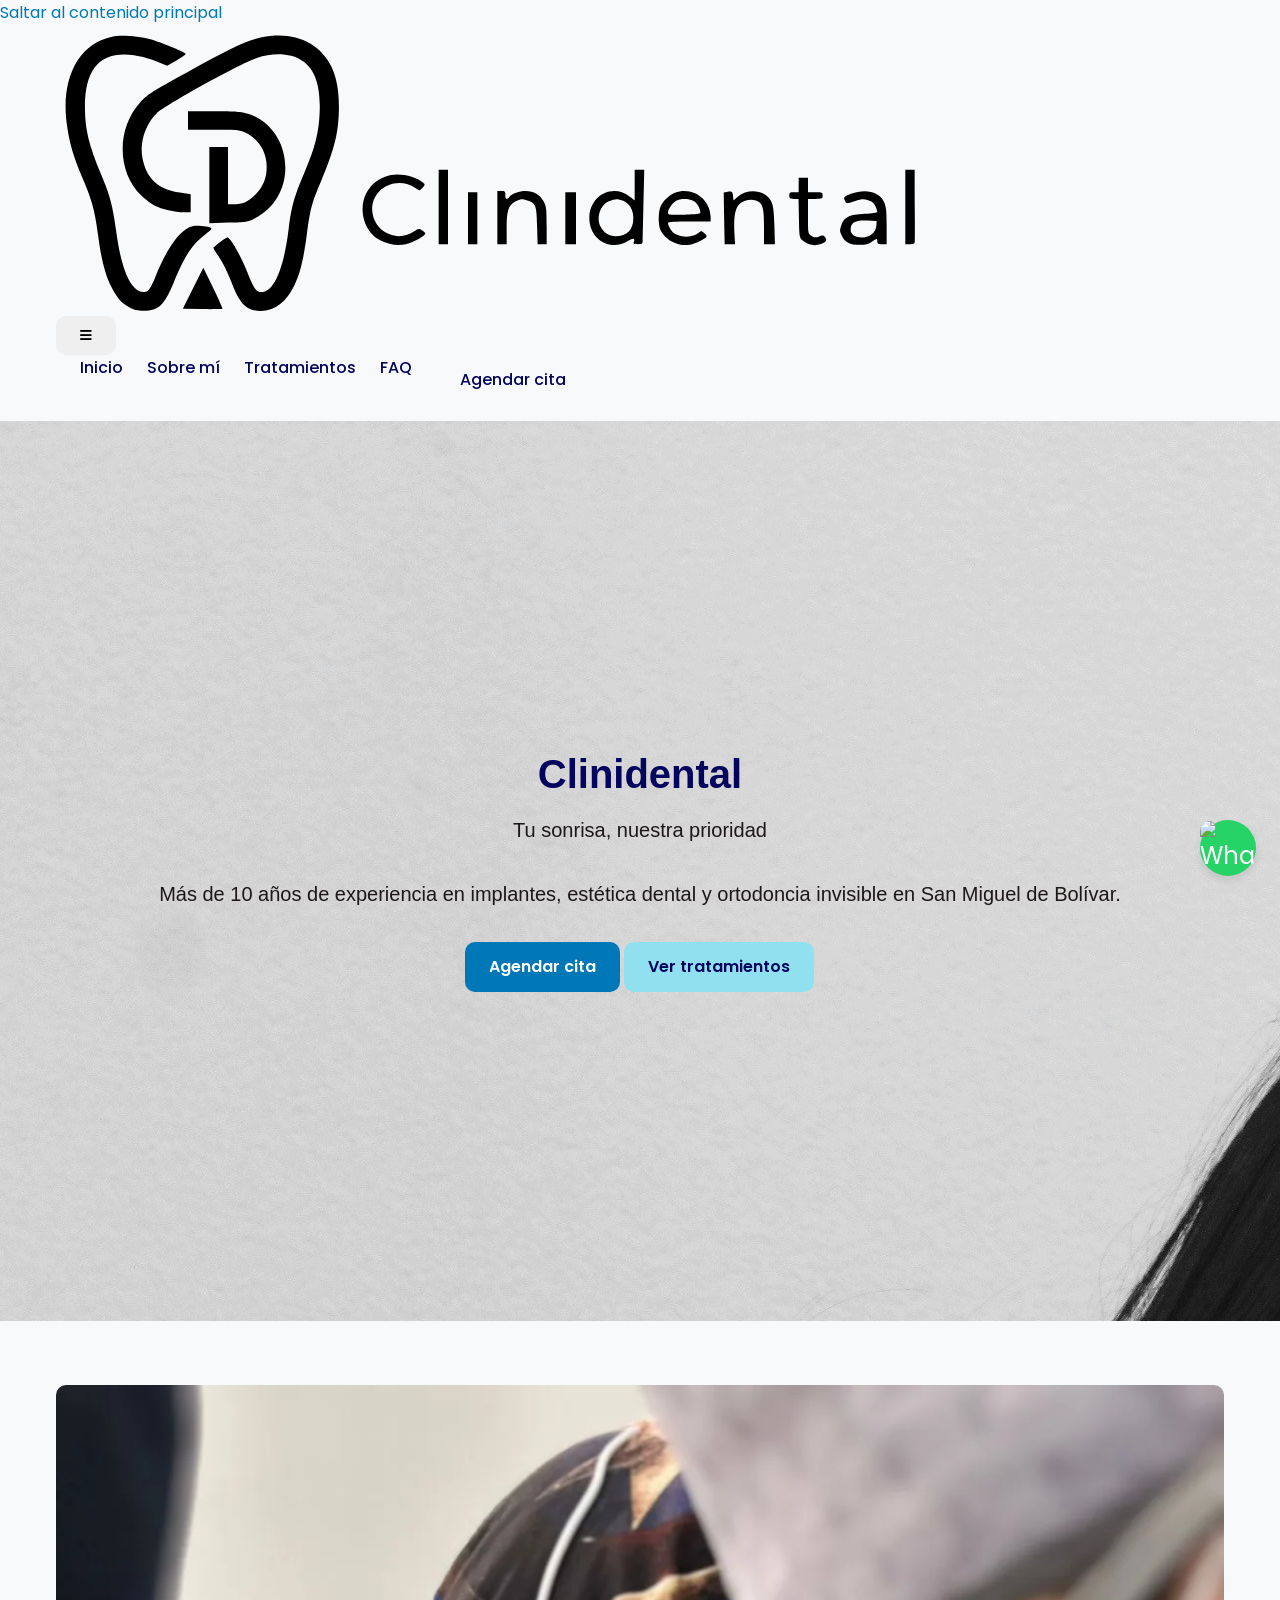
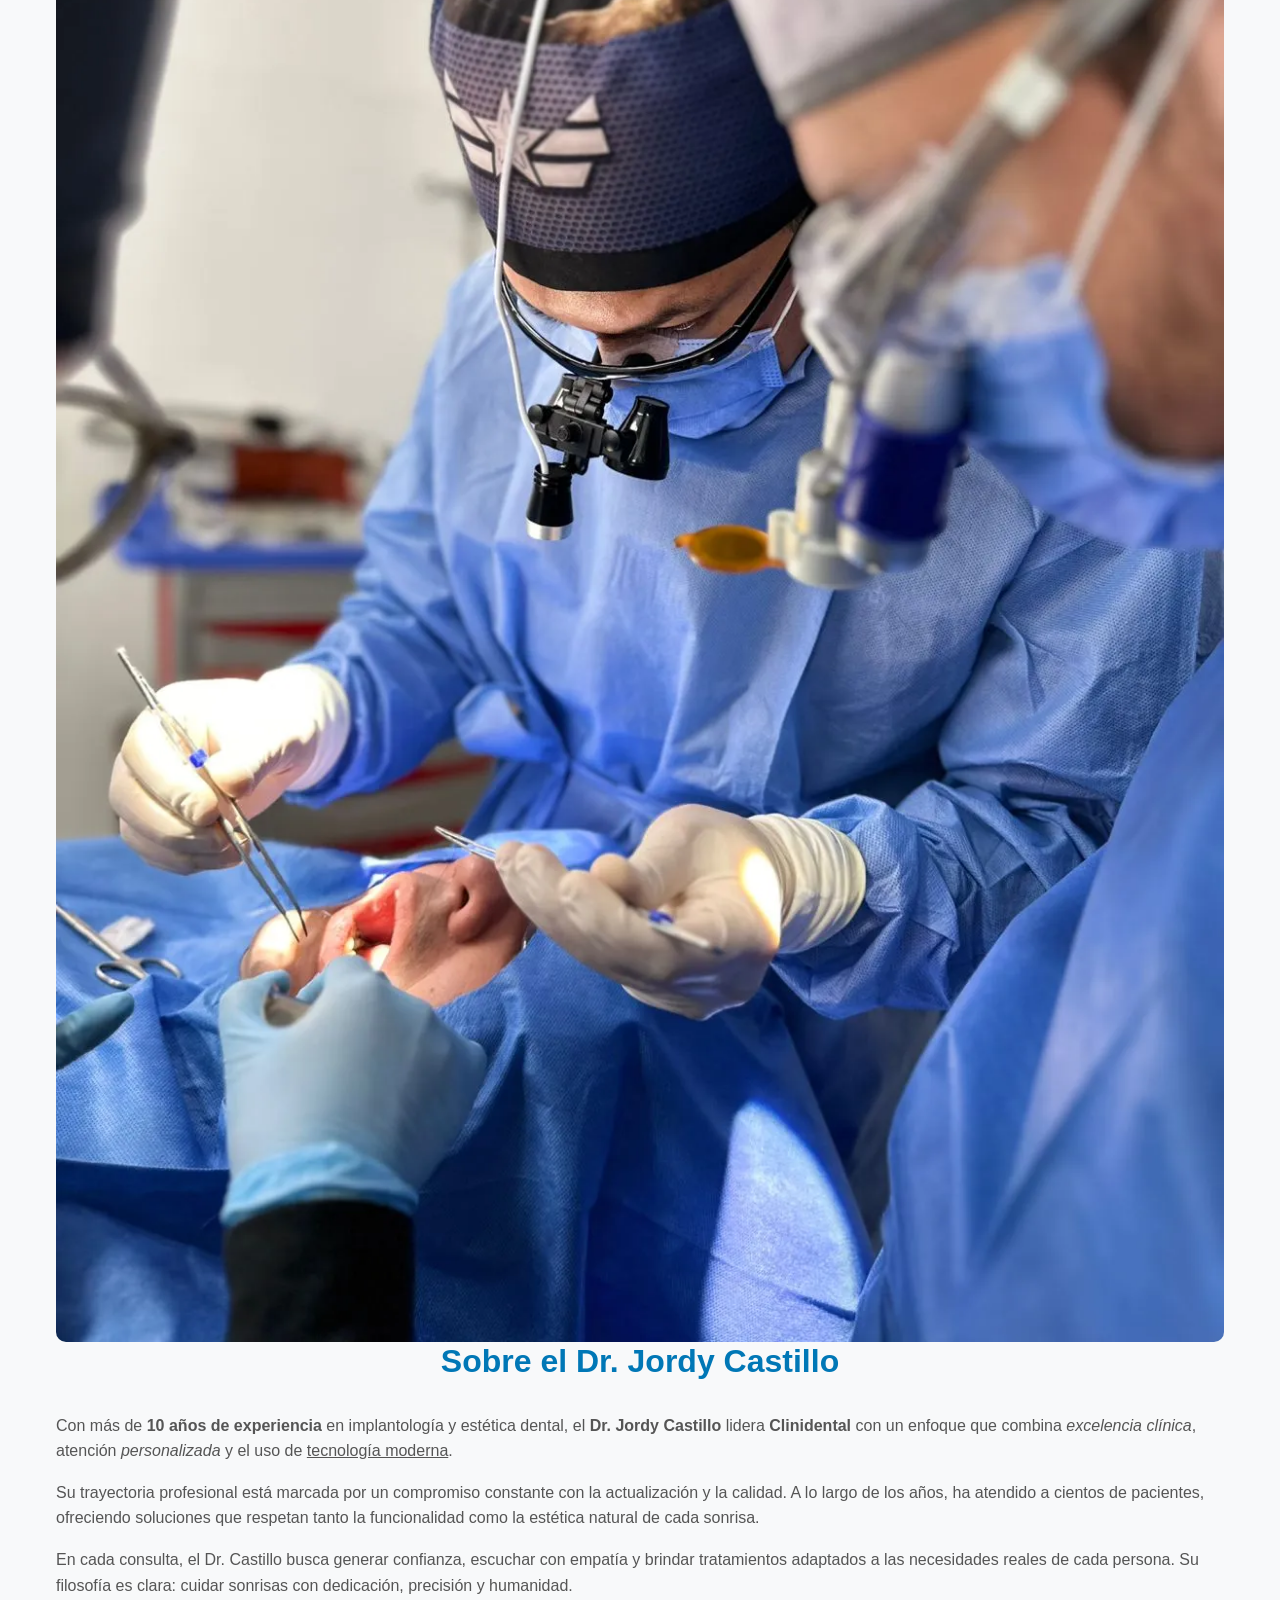
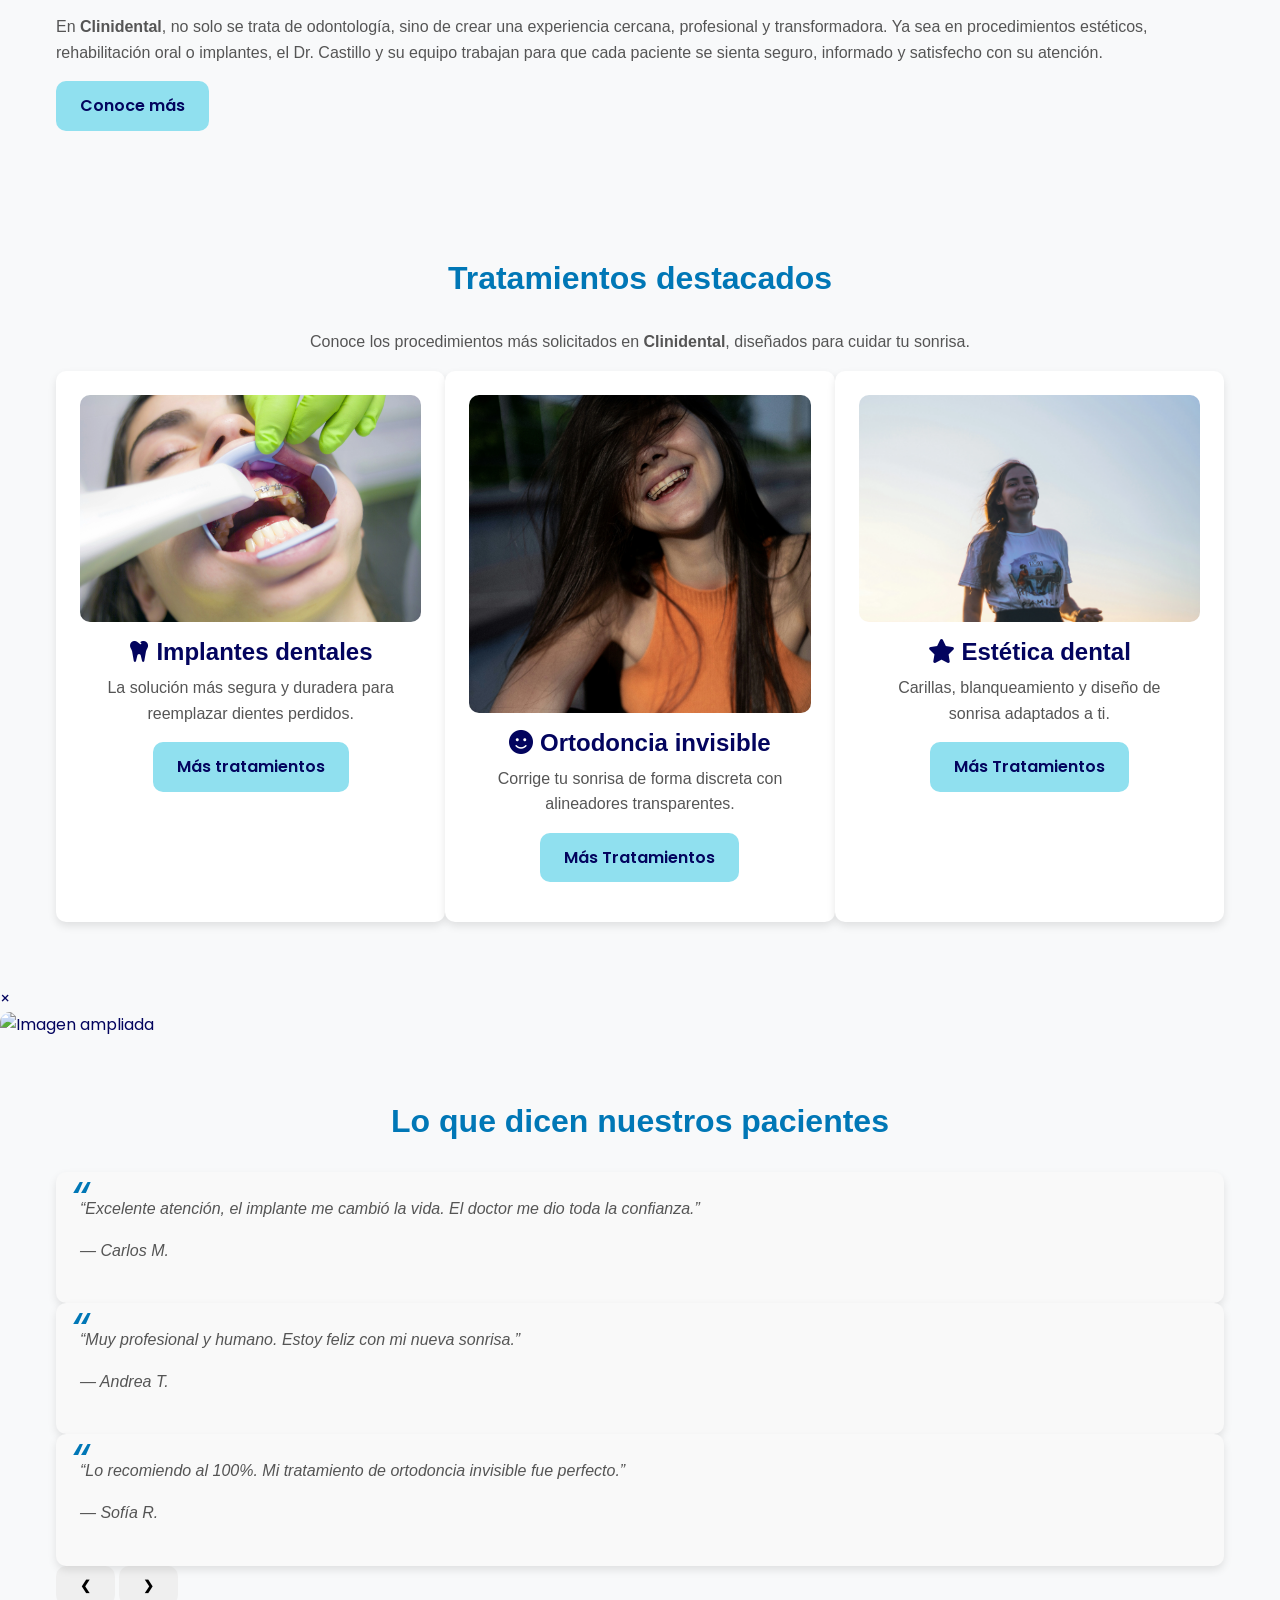
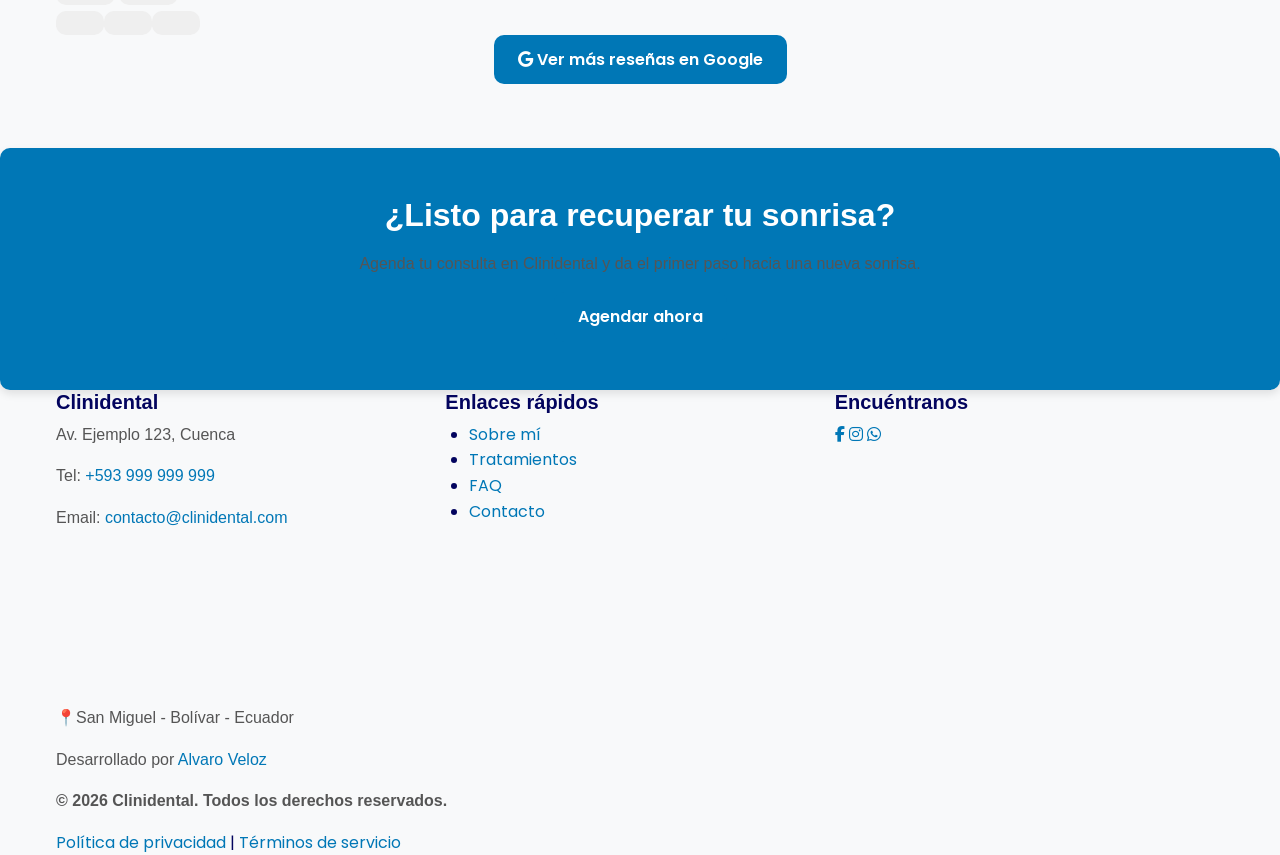
==== commit 1efe423b: "prototipo v2" ====
--- a/index.html
+++ b/index.html
@@ -1,191 +1,422 @@
-<!DOCTYPE html>
+<!doctype html>
 <html lang="es">
 
 <head>
-    <meta charset="UTF-8">
-    <meta name="viewport" content="width=device-width, initial-scale=1.0">
-    <title>Clínica Dental | Especialista en Periodoncia</title>
-    <!-- Estilos -->
+    <!-- ================================
+       META & SEO
+       ================================ -->
+    <meta charset="utf-8">
+    <meta name="viewport" content="width=device-width,initial-scale=1">
+    <title>Clinidental — Tu sonrisa, nuestra prioridad</title>
+    <meta name="description"
+        content="Clinidental: clínica odontológica especializada en implantes, estética dental y ortodoncia invisible. Atención personalizada en Cuenca.">
+
+    <!-- SEO: Open Graph -->
+    <meta property="og:title" content="Clinidental — Tu sonrisa, nuestra prioridad">
+    <meta property="og:description"
+        content="Clínica odontológica moderna en Cuenca. Implantes, estética y ortodoncia invisible.">
+    <meta property="og:image" content="assets/img/hero/clinidental-hero.webp">
+    <meta property="og:type" content="website">
+
+    <!-- ================================
+       FAVICONS
+       ================================ -->
+    <!-- Icono clásico para compatibilidad -->
+    <link rel="icon" href="favicon.ico" type="image/x-icon">
+    <link rel="shortcut icon" href="favicon.ico" type="image/x-icon">
+
+    <!-- PNG modernos -->
+    <link rel="apple-touch-icon" sizes="180x180" href="assets/favicon/apple-touch-icon.png">
+    <link rel="icon" type="image/png" sizes="32x32" href="assets/favicon/favicon-32x32.png">
+    <link rel="icon" type="image/png" sizes="16x16" href="assets/favicon/favicon-16x16.png">
+    <link rel="manifest" href="assets/favicon/site.webmanifest">
+    <link rel="mask-icon" href="assets/favicon/safari-pinned-tab.svg" color="#5bbad5">
+    <meta name="msapplication-TileColor" content="#da532c">
+    <meta name="theme-color" content="#ffffff">
+
+
+    <!-- Google Fonts -->
+    <link rel="preconnect" href="https://fonts.googleapis.com">
+    <link rel="preconnect" href="https://fonts.gstatic.com" crossorigin>
+    <link
+        href="https://fonts.googleapis.com/css2?family=Inter:wght@400;600;700&family=Poppins:wght@500;600;700&display=swap"
+        rel="stylesheet">
+
+    <!-- Font Awesome para iconos -->
+    <link rel="stylesheet" href="https://cdnjs.cloudflare.com/ajax/libs/font-awesome/6.5.0/css/all.min.css">
+
+    <!-- Preload Hero (LCP) -->
+    <link rel="preload" as="image" href="assets/img/hero/clinidental-hero.webp">
+
+    <!-- ================================
+       CSS GLOBAL
+       ================================ -->
     <link rel="stylesheet" href="css/base.css">
     <link rel="stylesheet" href="css/layout.css">
     <link rel="stylesheet" href="css/components.css">
+    <link rel="stylesheet" href="css/utilities.css">
     <link rel="stylesheet" href="css/themes.css">
-    <link rel="stylesheet" href="css/utilities.css">
-    <!-- Iconos -->
-    <link rel="stylesheet" href="https://cdnjs.cloudflare.com/ajax/libs/font-awesome/6.5.0/css/all.min.css">
 </head>
 
 <body>
-
-    <!-- HEADER -->
-    <header class="main-header">
-        <nav class="navbar container">
-            <a href="index.html" class="logo">
-                <img src="assets/img/logo.png" alt="SonrisaPro" class="logo-img">
+    <!-- Accesibilidad: saltar al contenido -->
+    <a class="skip-link" href="#main">Saltar al contenido principal</a>
+
+    <!-- ================================
+       HEADER / MENÚ
+       ================================ -->
+    <header class="site-header">
+        <div class="header-inner container">
+            <!-- LOGO -->
+            <a class="logo" href="index.html" aria-label="Ir al inicio">
+                <img src="assets/img/logo/logo.svg" alt="Logotipo Clinidental" height="50">
             </a>
-            <!-- Botón hamburguesa -->
-            <button class="menu-toggle" id="menu-toggle">
-                <i class="fas fa-bars"></i>
-            </button>
-            <ul class="nav-links" id="nav-links">
-                <li><a href="about.html">Sobre mí</a></li>
-                <li><a href="services.html">Servicios</a></li>
-                <li><a href="guide.html">Guías</a></li>
-                <li><a href="blog.html">Blog</a></li>
-                <li><a href="faq.html">Preguntas frecuentes</a></li>
-                <li><a href="gallery.html">Galería</a></li>
-                <li><a href="contact.html">Contacto</a></li>
-                <li><a href="privacy.html">Privacidad</a></li>
-                <li><a href="terms.html">Términos</a></li>
+
+            <!-- MENÚ PRINCIPAL -->
+            <nav class="site-nav" aria-label="Menú principal">
+                <!-- Botón hamburguesa (visible en móvil) -->
+                <button class="nav-toggle" aria-controls="primary-navigation" aria-expanded="false">
+                    <span aria-hidden="true"><i class="fas fa-bars"></i></span>
+                </button>
+
+                <!-- Links -->
+                <ul id="primary-navigation" class="nav-links" hidden role="list">
+                    <li><a href="index.html" aria-current="page">Inicio</a></li>
+                    <li><a href="about.html">Sobre mí</a></li>
+                    <li><a href="services.html">Tratamientos</a></li>
+
+                    <li><a href="faq.html">FAQ</a></li>
+                    <li><a href="contact.html" class="btn btn-accent">Agendar cita</a></li>
+                </ul>
+            </nav>
+        </div>
+    </header>
+
+    <!-- ================================
+       HERO / PORTADA
+       ================================ -->
+    <section class="hero hero-full" style="background-image: url('assets/img/hero/clinidental-hero.webp');">
+        <!-- Overlay oscuro para contraste -->
+        <div class="overlay"></div>
+
+        <div class="hero-content container">
+            <h1 class="hero-title">Clinidental</h1>
+            <p class="hero-subtitle">Tu sonrisa, nuestra prioridad</p>
+            <p class="lead">Más de 10 años de experiencia en implantes, estética dental y ortodoncia invisible en
+                San Miguel de Bolívar.</p>
+            <div class="hero-cta">
+                <a href="contact.html" class="btn btn-primary btn-lg">Agendar cita</a>
+                <a href="services.html" class="btn btn-secondary btn-lg">Ver tratamientos</a>
+            </div>
+        </div>
+    </section>
+
+    <!-- ================================
+       MAIN
+       ================================ -->
+    <main id="main">
+
+        <!-- SOBRE EL DOCTOR -->
+        <section class="section sobre-mi" aria-labelledby="sobre-mi-title">
+            <div class="container sobre-mi-inner">
+                <div class="sobre-mi-img">
+                    <img src="assets/img/doctor/doctor.webp" alt="Dr. Juan Pérez, odontólogo principal de Clinidental"
+                        loading="lazy">
+                </div>
+                <div class="sobre-mi-content">
+                    <h2 id="sobre-mi-title">
+                        Sobre el <span>Dr. Jordy Castillo</span>
+                    </h2>
+                    <p>
+                    <p>
+                        Con más de <strong>10 años de experiencia</strong> en implantología y estética dental, el
+                        <strong>Dr. Jordy Castillo</strong> lidera <b>Clinidental</b> con un enfoque que combina
+                        <em>excelencia clínica</em>, atención <em>personalizada</em> y el uso de <u>tecnología
+                            moderna</u>.
+                    </p>
+                    <p>
+                        Su trayectoria profesional está marcada por un compromiso constante con la actualización y la
+                        calidad.
+                        A lo largo de los años, ha atendido a cientos de pacientes, ofreciendo soluciones que respetan
+                        tanto la
+                        funcionalidad como la estética natural de cada sonrisa.
+                    </p>
+                    <p>
+                        En cada consulta, el Dr. Castillo busca generar confianza, escuchar con empatía y brindar
+                        tratamientos
+                        adaptados a las necesidades reales de cada persona. Su filosofía es clara: cuidar sonrisas con
+                        dedicación,
+                        precisión y humanidad.
+                    </p>
+                    <p>
+                        En <b>Clinidental</b>, no solo se trata de odontología, sino de crear una experiencia cercana,
+                        profesional
+                        y transformadora. Ya sea en procedimientos estéticos, rehabilitación oral o implantes, el Dr.
+                        Castillo
+                        y su equipo trabajan para que cada paciente se sienta seguro, informado y satisfecho con su
+                        atención.
+                    </p>
+                    </p>
+                    <a href="about.html" class="btn btn-secondary">Conoce más</a>
+                </div>
+            </div>
+        </section>
+
+
+        <!-- TRATAMIENTOS DESTACADOS -->
+        <section id="tratamientos" class="section" aria-labelledby="tratamientos-title">
+            <div class="container text-center">
+                <h2 id="tratamientos-title">Tratamientos destacados</h2>
+                <p class="section-subtitle">
+                    Conoce los procedimientos más solicitados en <strong>Clinidental</strong>, diseñados para cuidar tu
+                    sonrisa.
+                </p>
+
+                <div class="grid grid-3 mt-md">
+                    <!-- Card 1 -->
+                    <article class="card treatment-card" data-img="assets/img/servicios/implantes.webp">
+                        <div class="card-image">
+                            <img src="assets/img/servicios/implantes.webp" alt="Implantes dentales" loading="lazy">
+                        </div>
+                        <div class="card-body">
+                            <h3><i class="fas fa-tooth"></i> Implantes dentales</h3>
+                            <p>La solución más segura y duradera para reemplazar dientes perdidos.</p>
+                            <a href="services.html#implantes" class="btn btn-secondary">Más tratamientos</a>
+                        </div>
+                    </article>
+
+                    <!-- Card 2 -->
+                    <article class="card treatment-card" data-img="assets/img/servicios/ortodoncia.webp">
+                        <div class="card-image">
+                            <img src="assets/img/servicios/ortodoncia.webp" alt="Ortodoncia invisible" loading="lazy">
+                        </div>
+                        <div class="card-body">
+                            <h3><i class="fas fa-smile"></i> Ortodoncia invisible</h3>
+                            <p>Corrige tu sonrisa de forma discreta con alineadores transparentes.</p>
+                            <a href="services.html#ortodoncia" class="btn btn-secondary">Más Tratamientos</a>
+                        </div>
+                    </article>
+
+                    <!-- Card 3 -->
+                    <article class="card treatment-card" data-img="assets/img/servicios/estetica.webp">
+                        <div class="card-image">
+                            <img src="assets/img/servicios/estetica.webp" alt="Estética dental" loading="lazy">
+                        </div>
+                        <div class="card-body">
+                            <h3><i class="fas fa-star"></i> Estética dental</h3>
+                            <p>Carillas, blanqueamiento y diseño de sonrisa adaptados a ti.</p>
+                            <a href="services.html#estetica" class="btn btn-secondary">Más Tratamientos</a>
+                        </div>
+                    </article>
+                </div>
+            </div>
+        </section>
+
+        <!-- Lightbox -->
+        <div id="lightbox" class="lightbox">
+            <span class="close">&times;</span>
+            <img id="lightbox-img" src="" alt="Imagen ampliada">
+        </div>
+
+
+        <!-- TESTIMONIOS -->
+        <section class="section testimonios" aria-labelledby="testimonios-title">
+            <div class="container">
+                <h2 id="testimonios-title" class="text-center">Lo que dicen nuestros pacientes</h2>
+
+                <div class="testimonials-carousel">
+                    <!-- Slides -->
+                    <div class="testimonial active">
+                        <p>“Excelente atención, el implante me cambió la vida. El doctor me dio toda la confianza.”</p>
+                        <p class="author">— Carlos M.</p>
+                    </div>
+                    <div class="testimonial">
+                        <p>“Muy profesional y humano. Estoy feliz con mi nueva sonrisa.”</p>
+                        <p class="author">— Andrea T.</p>
+                    </div>
+                    <div class="testimonial">
+                        <p>“Lo recomiendo al 100%. Mi tratamiento de ortodoncia invisible fue perfecto.”</p>
+                        <p class="author">— Sofía R.</p>
+                    </div>
+
+                    <!-- Controles -->
+                    <button class="carousel-btn prev" aria-label="Anterior">&#10094;</button>
+                    <button class="carousel-btn next" aria-label="Siguiente">&#10095;</button>
+
+                    <!-- Indicadores -->
+                    <div class="carousel-dots"></div>
+                </div>
+
+                <!-- Botón hacia Google Maps -->
+                <div class="text-center mt-md">
+                    <a href="https://www.google.com/maps/place/Clinidental" target="_blank" rel="noopener"
+                        class="btn btn-primary">
+                        <i class="fab fa-google"></i> Ver más reseñas en Google
+                    </a>
+                </div>
+            </div>
+        </section>
+
+
+        <!-- CTA FINAL -->
+        <section class="section cta-final text-center">
+            <div class="container">
+                <h2>¿Listo para recuperar tu sonrisa?</h2>
+                <p>Agenda tu consulta en Clinidental y da el primer paso hacia una nueva sonrisa.</p>
+                <a href="contact.html" class="btn btn-primary">Agendar ahora</a>
+            </div>
+        </section>
+    </main>
+
+    <footer class="site-footer">
+        <div class="footer-inner container grid grid-3">
+
+            <!-- Info contacto -->
+            <div>
+                <h4>Clinidental</h4>
+                <p>Av. Ejemplo 123, Cuenca</p>
+                <p>Tel: <a href="tel:+593999999999">+593 999 999 999</a></p>
+                <p>Email: <a href="mailto:contacto@clinidental.com">contacto@clinidental.com</a></p>
+            </div>
+
+            <!-- Enlaces rápidos -->
+            <div>
+                <h4>Enlaces rápidos</h4>
+                <ul role="list" class="footer-links">
+                    <li><a href="about.html">Sobre mí</a></li>
+                    <li><a href="services.html">Tratamientos</a></li>
+
+                    <li><a href="faq.html">FAQ</a></li>
+                    <li><a href="contact.html">Contacto</a></li>
+                </ul>
+            </div>
+
+            <!-- Redes sociales + mapa -->
+            <div>
+                <h4>Encuéntranos</h4>
+                <div class="footer-social">
+                    <a href="https://www.facebook.com/jordy.castillo.5?locale=es_LA" aria-label="Facebook"><i
+                            class="fab fa-facebook-f"></i></a>
+                    <a href="https://www.instagram.com/jordano_castill?utm_source=ig_web_button_share_sheet&igsh=ZDNlZDc0MzIxNw=="
+                        aria-label="Instagram"><i class="fab fa-instagram"></i></a>
+                    <a href="https://wa.me/593991746309" aria-label="WhatsApp"><i class="fab fa-whatsapp"></i></a>
+                </div>
+                <div class="footer-map" style="width: 100%; max-width: 400px; margin: auto;">
+                    <iframe
+                        src="https://www.google.com/maps/embed?pb=!1m18!1m12!1m3!1d3988.0449088263476!2d-79.04578632504445!3d-1.7083699362330471!2m3!1f0!2f0!3f0!3m2!1i1024!2i768!4f13.1!3m3!1m2!1s0x91d32300377db3b9%3A0xa3e906479cc55556!2sCLINIDENTAL!5e0!3m2!1ses-419!2sec!4v1757644639689!5m2!1ses-419!2sec"
+                        width="100%" height="250" style="border:0;" allowfullscreen="" loading="lazy"
+                        referrerpolicy="no-referrer-when-downgrade">
+                    </iframe>
+                </div>
+
+            </div>
+        </div>
+        </div>
+
+        <!-- Línea inferior -->
+        <div class="footer-bottom container">
+            <p>
+                📍San Miguel - Bolívar - Ecuador</p>
+            <p>Desarrollado por <a href="https://github.com/alvaroveloz7" target="_blank" rel="noopener">Alvaro
+                    Veloz</a></p>
+
+            <strong>
+                <p>&copy; <span id="year"></span> Clinidental. Todos los derechos reservados.
+            </strong></p>
+            <a href="javascript:void(0)" id="open-privacy">Política de privacidad</a> |
+            <a href="javascript:void(0)" id="open-terms">Términos de servicio</a>
+
+
+        </div>
+    </footer>
+    <!-- ================================
+   FIN FOOTER
+   ================================ -->
+    <!-- Botón flotante de WhatsApp -->
+    <a href="https://wa.me/593991746309" class="whatsapp-float" target="_blank" aria-label="WhatsApp">
+        <img src="https://cdn.jsdelivr.net/gh/simple-icons/simple-icons/icons/whatsapp.svg" alt="WhatsApp">
+    </a>
+
+    <!-- ================================
+       JS
+       ================================ -->
+    <script>
+        (function () {
+            const y = document.getElementById('year');
+            if (y) y.textContent = new Date().getFullYear();
+        })();
+    </script>
+    <script src="js/main.js" defer></script>
+
+
+    <!-- Modal de Política de Privacidad -->
+    <div id="privacy-modal" class="modal">
+        <div class="modal-content">
+            <span class="close">&times;</span>
+            <h2>Política de Privacidad</h2>
+            <p>En <strong>Clinidental</strong> respetamos y protegemos la privacidad de nuestros pacientes y usuarios.
+                Esta Política de Privacidad explica cómo recopilamos, usamos y protegemos su información personal.</p>
+
+            <h3>1. Información que recopilamos</h3>
+            <ul>
+                <li>Datos de contacto (nombre, teléfono, correo electrónico).</li>
+                <li>Información médica básica proporcionada por el paciente para agendar citas.</li>
+                <li>Datos de navegación en el sitio web.</li>
             </ul>
-            <a href="contact.html" class="btn-primary">Agendar cita</a>
-        </nav>
-    </header>
-
-    <!-- HERO -->
-    <section class="hero">
-        <div class="hero-content container">
-            <h1>Tu sonrisa, nuestra especialidad</h1>
-            <p>Confianza, experiencia y tecnología en odontología moderna.</p>
-            <a href="contact.html" class="btn-secondary">Agenda tu cita ahora</a>
-        </div>
-        <div class="hero-bg">
-            <img src="assets/img/hero.jpg" alt="Sonrisa feliz">
-        </div>
-    </section>
-
-    <!-- SERVICIOS -->
-    <section class="services container">
-        <h2>Nuestros Servicios</h2>
-        <div class="card service-card">
-            <div class="service-text">
-                <h3>Odontología General</h3>
-                <p>En nuestra clínica ofrecemos servicios completos de odontología general en San Miguel de Bolívar, enfocados en la prevención, diagnóstico y tratamiento de problemas bucales. Desde limpiezas y revisiones periódicas hasta restauraciones y tratamientos conservadores, cuidamos tu salud dental con tecnología avanzada y atención personalizada.</p>
-
-                <!--Aquí cambiamos la imagen para usar el contenedor-->
-                <div class="service-image">
-                    <img src="assets/img/servicios/odontologia-general.jpg" alt="Odontologia General">
-                </div>
-            </div>
-    </section>
-    <section class="services container">
-    <div class="card service-card">
-        <div class="service-text">
-            <h3>Extracción de terceros molares</h3>
-            <p>Especialistas en extracción de terceros molares (muelas del juicio) en San Miguel de Bolívar, realizamos procedimientos seguros y mínimamente invasivos para aliviar el dolor, prevenir infecciones y proteger la alineación de tus dientes. Nuestro equipo combina experiencia quirúrgica y técnicas modernas para una recuperación rápida y sin complicaciones.</p>
-                <!--Aquí cambiamos la imagen para usar el contenedor-->
-                <div class="service-image">
-                    <img src="assets/img/servicios/terceros-molares.jpg" alt="Odontologia General">
-                </div>
-            </div>
-    </section>
-    <section class="services container">
-    <div class="card service-card">
-        <div class="service-text">
-            <h3>Implantes dentales</h3>
-            <p>Recupera la funcionalidad y estética de tu sonrisa con nuestros implantes dentales de última generación en San Miguel de Bolívar. Ofrecemos soluciones personalizadas y seguras, realizadas por especialistas en implantología, para lograr resultados naturales, duraderos y cómodos.</p>
-            <!--Aquí cambiamos la imagen para usar el contenedor-->
-                <div class="service-image">
-                    <img src="assets/img/servicios/implantes.jpg" alt="Odontologia General">
-                </div>
-            </div>
-    </section>
-
-    <section class="services container">
-        <div class="card service-card">
-            <div class="service-text"></div>
-            <h3>Especialidad en Periodoncia e Implantología Quirúrgica</h3>
-            <p>Especialista en Periodoncia e Implantología Quirúrgica en San Miguel de Bolivar, dedicado al cuidado integral de las encías y la colocación de implantes dentales con técnicas avanzadas. Realizamos tratamientos para prevenir y tratar enfermedades periodontales, cirugías regenerativas de hueso y encía, y colocación de implantes de alta precisión para reemplazar dientes perdidos. Nuestros procedimientos mejoran la salud bucal, la estética y la funcionalidad, devolviendo al paciente la capacidad de masticar sin dolor, hablar con seguridad y sonreír con confianza.</p>
-            <!--Aquí cambiamos la imagen para usar el contenedor-->
-                <div class="service-image">
-                    <img src="assets/img/servicios/periodoncia.jpg" alt="Odontologia General">
-                </div>
-            </div>
-    </section>
-            
-
-    <!-- BLOQUE DESTACADO PERIODONCIA -->
-    <section class="highlight">
-        <div class="highlight-content container">
-            <h2>Especialista en Periodoncia</h2>
-            <p>Con estudios avanzados en periodoncia, brindamos atención especializada para la prevención y tratamiento
-                de enfermedades de las encías.</p>
-            <a href="services.html" class="btn-primary">Ver más Servicios Odontologicos</a>
-        </div>
-    </section>
-
-    <!-- TESTIMONIOS -->
-    <section class="testimonios container">
-        <h2>Lo que dicen nuestros pacientes</h2>
-        <div class="testimonios-grid">
-            <div class="testimonio">
-                <img src="assets/img/pacientes/testimonio1.jpg" alt="Paciente feliz">
-                <blockquote>"Excelente atención, me hicieron la extracción de muelas sin dolor y con mucho cuidado."
-                </blockquote>
-                <p>- María G.</p>
-            </div>
-            <div class="testimonio">
-                <img src="assets/img/pacientes/testimonio2.jpg" alt="Paciente sonriendo">
-                <blockquote>"Los implantes quedaron perfectos, ahora puedo sonreír con confianza. 100% recomendados."
-                </blockquote>
-                <p>- Juan P.</p>
-            </div>
-        </div>
-    </section>
-    <!-- GALERÍA -->
-    <section class="gallery-section container">
-        <h2>Resultados visibles, sonrisas inolvidables</h2>
-        <div class="gallery-grid">
-            <img src="assets/img/galeria1.jpg" alt="Sonrisa 1">
-            <img src="assets/img/galeria2.jpg" alt="Sonrisa 2">
-            <img src="assets/img/galeria3.jpg" alt="Sonrisa 3">
-            <img src="assets/img/galeria4.jpg" alt="Sonrisa 4">
-            <img src="assets/img/galeria5.jpg" alt="Sonrisa 5">
-
-        </div>
-    </section>
-
-    <!-- LIGHTBOX -->
-    <div id="lightbox" class="lightbox">
-        <span class="close">&times;</span>
-        <img class="lightbox-content" id="lightbox-img">
+
+            <h3>2. Uso de la información</h3>
+            <p>Utilizamos la información para:</p>
+            <ul>
+                <li>Agendar y gestionar citas odontológicas.</li>
+                <li>Enviar recordatorios y confirmaciones a través de WhatsApp, SMS o correo electrónico.</li>
+                <li>Mejorar la experiencia de nuestros pacientes en el sitio web.</li>
+            </ul>
+
+            <h3>3. Confidencialidad y seguridad</h3>
+            <p>Los datos personales son tratados de manera confidencial y segura, conforme a la legislación ecuatoriana
+                sobre protección de datos.</p>
+
+            <h3>4. Derechos del paciente</h3>
+            <p>Usted puede solicitar en cualquier momento la rectificación o eliminación de su información escribiendo a
+                <a href="mailto:contacto@clinidental.com">contacto@clinidental.com</a>.
+            </p>
+        </div>
     </div>
 
-
-    <!-- CTA FINAL -->
-    <section class="cta-final">
-        <div class="cta-content container">
-            <h2>Agenda tu cita hoy</h2>
-            <p>Tu sonrisa merece la mejor atención. Contáctanos ahora mismo.</p>
-            <a href="contact.html" class="btn-secondary">Contactar</a>
-        </div>
-    </section>
-
-    <!-- FOOTER -->
-    <footer class="main-footer">
-        <div class="container footer-content">
-            <p>© 2025 Clinidental | San Miguel - Bolívar - Ecuador</p>
-            <div class="socials">
-                <a href="https://www.facebook.com/jordy.castillo.5?locale=es_LA" target="_blank">
-                    <i class="fab fa-facebook"></i></a>
-                <a href="https://www.instagram.com/jordano_castill?utm_source=ig_web_button_share_sheet&igsh=ZDNlZDc0MzIxNw==" target="_blank">
-                    <i class="fab fa-instagram"></i></a>
-                <a href="#"><i class="fab fa-tiktok"></i></a>
-                <nav>
-                    <a href="privacy.html">Política de Privacidad</a> |
-                    <a href="terms.html">Términos y Condiciones</a>
-                </nav>
-            </div>
-        </div>
-    </footer>
-
-    <!-- BOTÓN FLOTANTE WHATSAPP -->
-    <a href="https://wa.me/593999573749" target="_blank" class="whatsapp-float">
-        <i class="fab fa-whatsapp"></i>
-    </a>
-
-    <!-- JS -->
-    <script src="js/scripts.js"></script>
+    <!-- Modal de Términos de Servicio -->
+    <div id="terms-modal" class="modal">
+        <div class="modal-content">
+            <span class="close">&times;</span>
+            <h2>Términos de Servicio</h2>
+            <p>Estos Términos regulan el uso del sitio web de <strong>Clinidental</strong> y la reserva de citas en
+                línea.</p>
+
+            <h3>1. Uso del sitio</h3>
+            <p>El sitio tiene como fin brindar información sobre servicios odontológicos y permitir a los usuarios
+                agendar citas en línea.</p>
+
+            <h3>2. Reservas y confirmaciones</h3>
+            <ul>
+                <li>Las citas solicitadas en línea están sujetas a confirmación por parte del equipo de Clinidental.
+                </li>
+                <li>El paciente recibirá confirmación vía WhatsApp, llamada o correo electrónico.</li>
+            </ul>
+
+            <h3>3. Cancelaciones</h3>
+            <p>En caso de no poder asistir a una cita, solicitamos avisar con al menos 24 horas de anticipación.</p>
+
+            <h3>4. Responsabilidad</h3>
+            <p>La información contenida en este sitio es de carácter informativo. Los diagnósticos y tratamientos
+                definitivos se realizan de manera presencial.</p>
+
+            <h3>5. Contacto</h3>
+            <p>Para consultas adicionales, puede comunicarse con nosotros a través del correo
+                <a href="mailto:contacto@clinidental.com">contacto@clinidental.com</a> o vía WhatsApp al
+                <a href="https://wa.me/593991746309" target="_blank">+593 99 174 6309</a>.
+            </p>
+        </div>
+    </div>
+
 </body>
 
 </html>
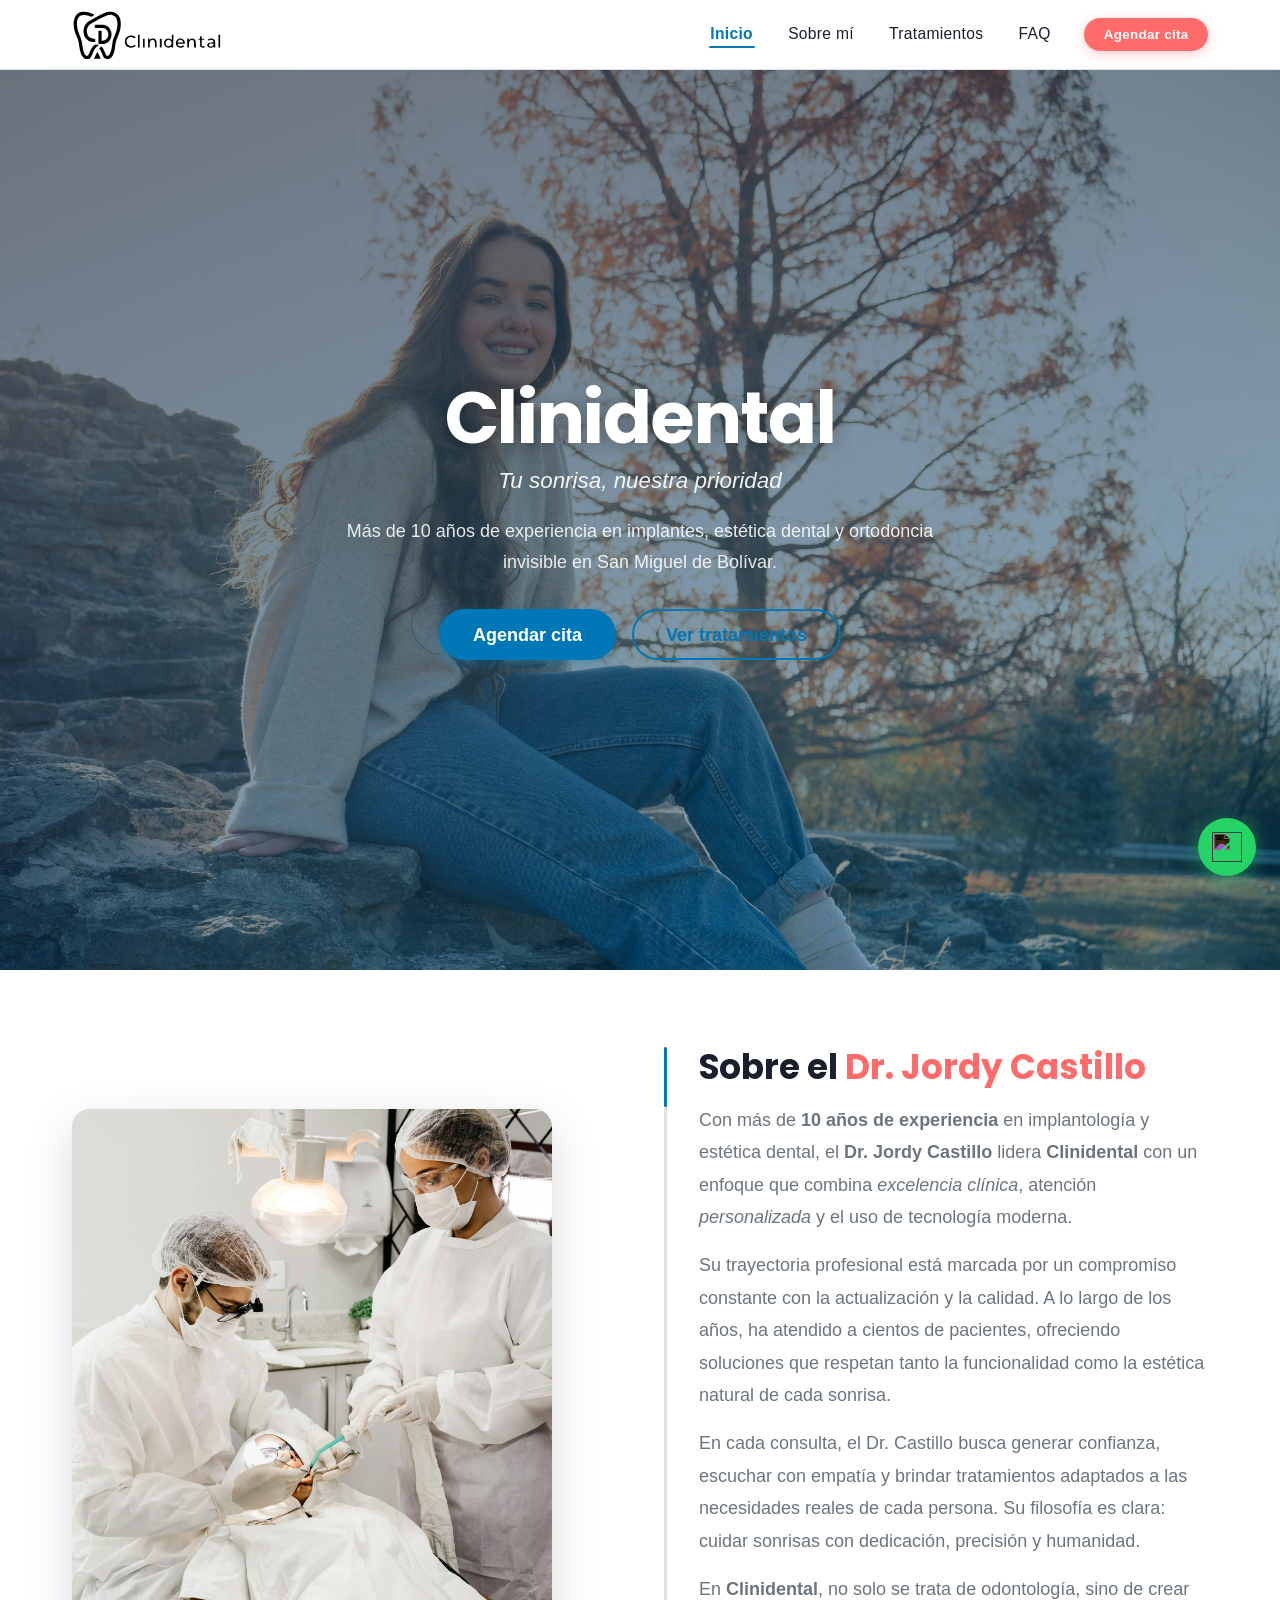
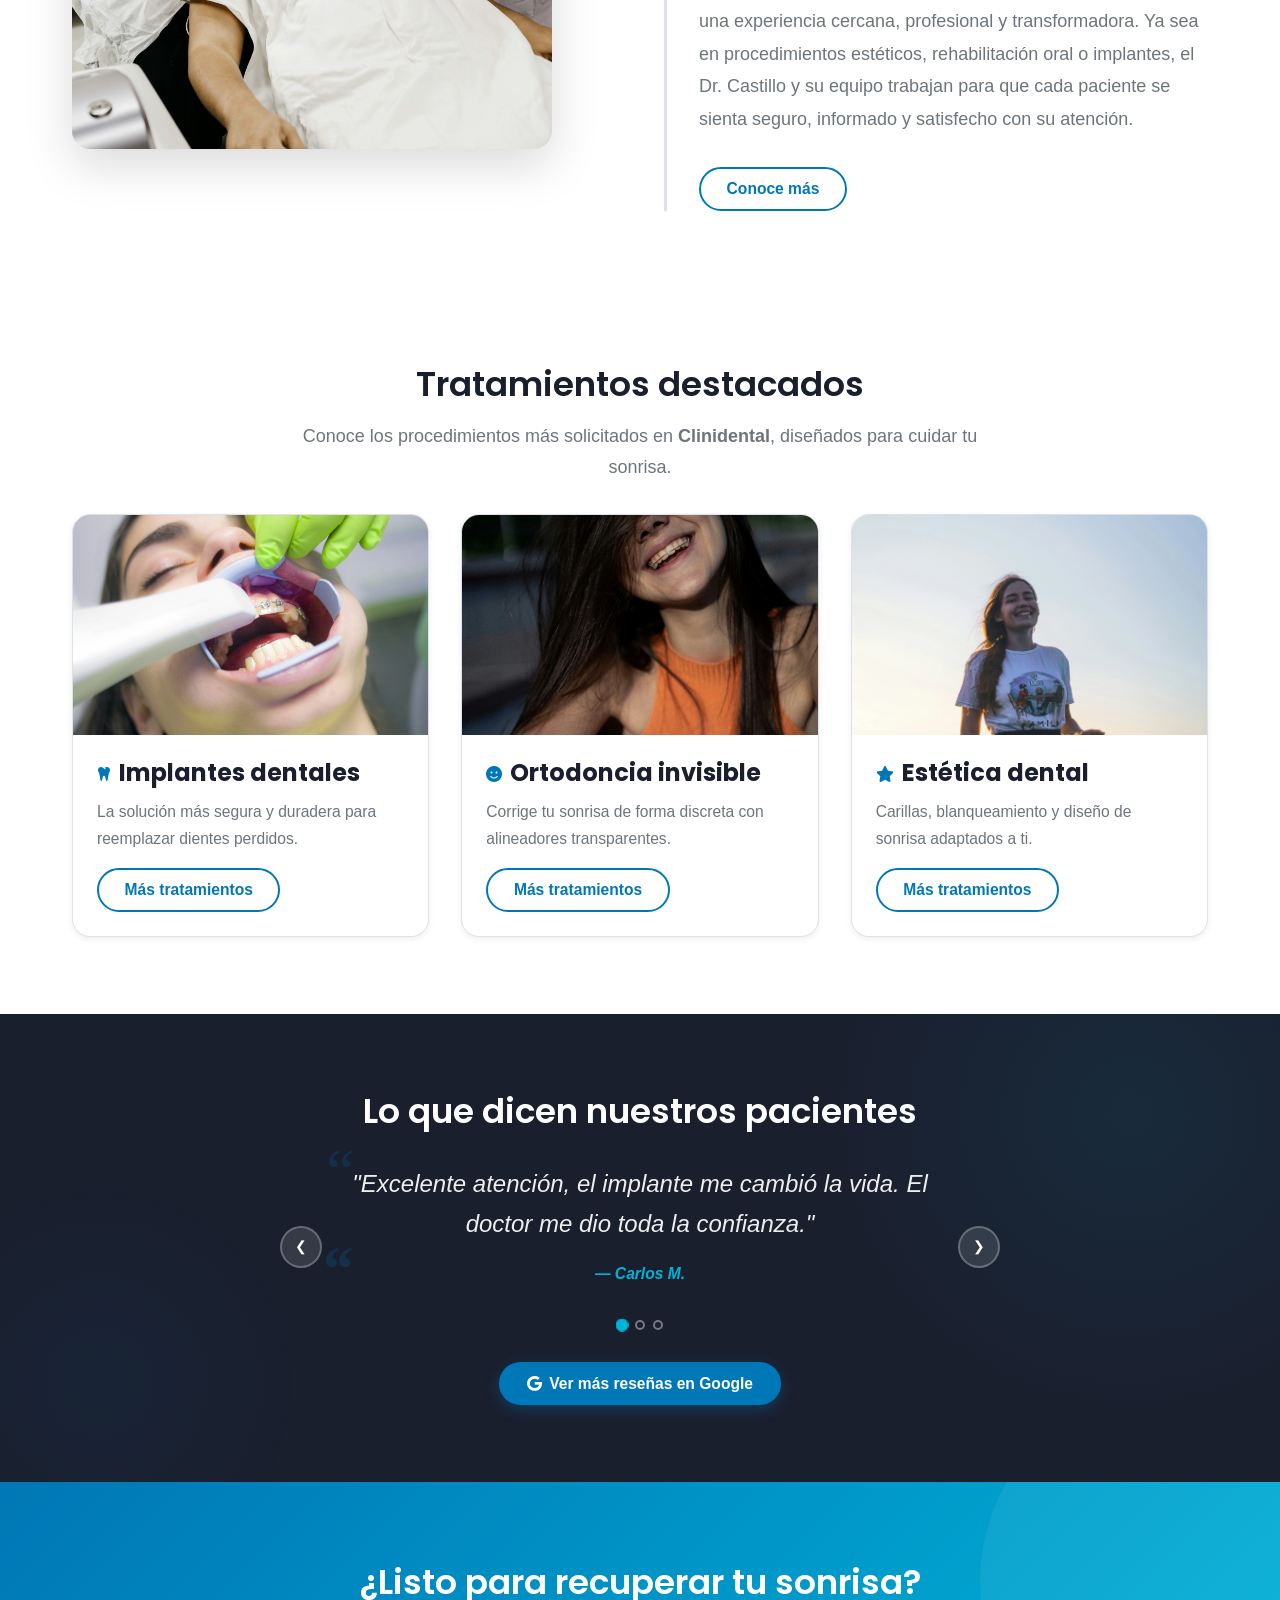
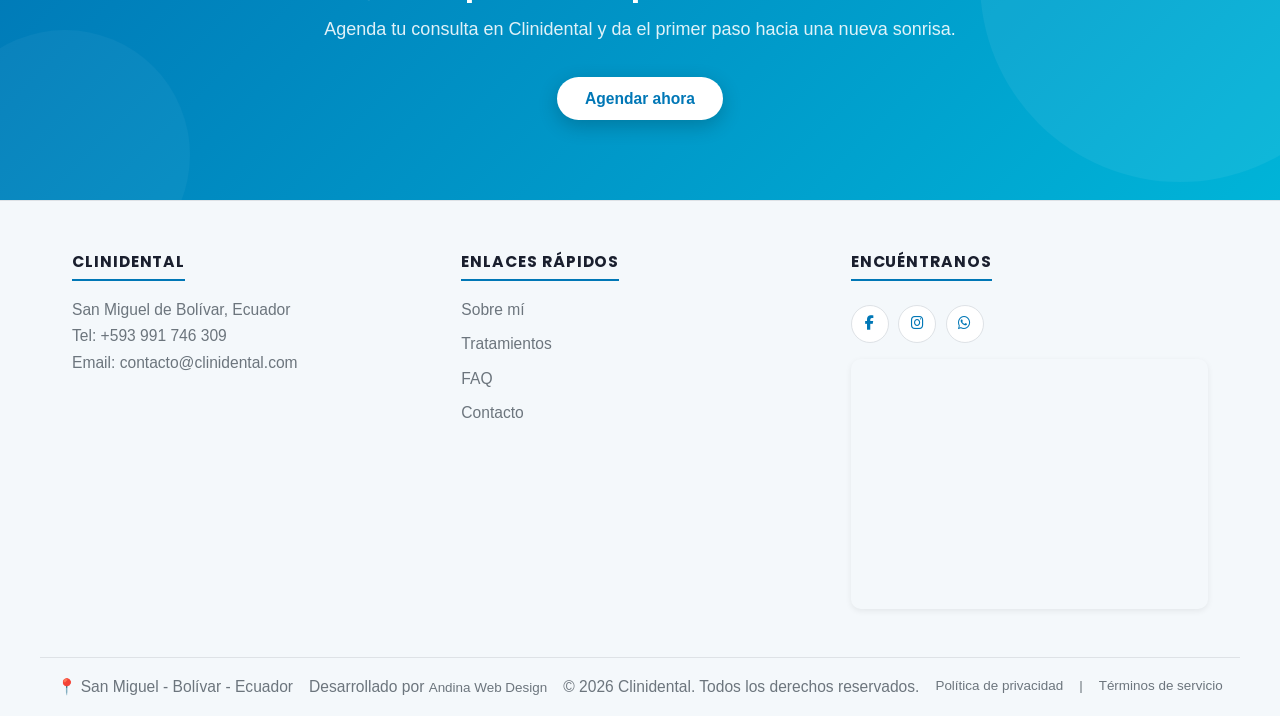
==== commit 699927a9: "prototipo v3" ====
--- a/index.html
+++ b/index.html
@@ -2,55 +2,38 @@
 <html lang="es">
 
 <head>
-    <!-- ================================
-       META & SEO
-       ================================ -->
+    <!-- META & SEO -->
     <meta charset="utf-8">
-    <meta name="viewport" content="width=device-width,initial-scale=1">
+    <meta name="viewport" content="width=device-width, initial-scale=1">
     <title>Clinidental — Tu sonrisa, nuestra prioridad</title>
     <meta name="description"
-        content="Clinidental: clínica odontológica especializada en implantes, estética dental y ortodoncia invisible. Atención personalizada en Cuenca.">
-
-    <!-- SEO: Open Graph -->
+        content="Clinidental: clínica odontológica especializada en implantes, estética dental y ortodoncia invisible. Atención personalizada en San Miguel de Bolívar, Ecuador.">
     <meta property="og:title" content="Clinidental — Tu sonrisa, nuestra prioridad">
     <meta property="og:description"
-        content="Clínica odontológica moderna en Cuenca. Implantes, estética y ortodoncia invisible.">
+        content="Clínica odontológica moderna en San Miguel de Bolívar. Implantes, estética y ortodoncia invisible.">
     <meta property="og:image" content="assets/img/hero/clinidental-hero.webp">
     <meta property="og:type" content="website">
 
-    <!-- ================================
-       FAVICONS
-       ================================ -->
-    <!-- Icono clásico para compatibilidad -->
-    <link rel="icon" href="favicon.ico" type="image/x-icon">
-    <link rel="shortcut icon" href="favicon.ico" type="image/x-icon">
-
-    <!-- PNG modernos -->
+    <!-- FAVICONS -->
     <link rel="apple-touch-icon" sizes="180x180" href="assets/favicon/apple-touch-icon.png">
     <link rel="icon" type="image/png" sizes="32x32" href="assets/favicon/favicon-32x32.png">
     <link rel="icon" type="image/png" sizes="16x16" href="assets/favicon/favicon-16x16.png">
     <link rel="manifest" href="assets/favicon/site.webmanifest">
-    <link rel="mask-icon" href="assets/favicon/safari-pinned-tab.svg" color="#5bbad5">
-    <meta name="msapplication-TileColor" content="#da532c">
-    <meta name="theme-color" content="#ffffff">
-
+    <meta name="theme-color" content="#0077b6">
 
     <!-- Google Fonts -->
     <link rel="preconnect" href="https://fonts.googleapis.com">
     <link rel="preconnect" href="https://fonts.gstatic.com" crossorigin>
-    <link
-        href="https://fonts.googleapis.com/css2?family=Inter:wght@400;600;700&family=Poppins:wght@500;600;700&display=swap"
+    <link href="https://fonts.googleapis.com/css2?family=Inter:wght@400;600;700&family=Poppins:wght@500;600;700&display=swap"
         rel="stylesheet">
 
-    <!-- Font Awesome para iconos -->
+    <!-- Font Awesome -->
     <link rel="stylesheet" href="https://cdnjs.cloudflare.com/ajax/libs/font-awesome/6.5.0/css/all.min.css">
 
     <!-- Preload Hero (LCP) -->
     <link rel="preload" as="image" href="assets/img/hero/clinidental-hero.webp">
 
-    <!-- ================================
-       CSS GLOBAL
-       ================================ -->
+    <!-- CSS -->
     <link rel="stylesheet" href="css/base.css">
     <link rel="stylesheet" href="css/layout.css">
     <link rel="stylesheet" href="css/components.css">
@@ -59,32 +42,23 @@
 </head>
 
 <body>
-    <!-- Accesibilidad: saltar al contenido -->
+
     <a class="skip-link" href="#main">Saltar al contenido principal</a>
 
-    <!-- ================================
-       HEADER / MENÚ
-       ================================ -->
+    <!-- HEADER -->
     <header class="site-header">
         <div class="header-inner container">
-            <!-- LOGO -->
             <a class="logo" href="index.html" aria-label="Ir al inicio">
                 <img src="assets/img/logo/logo.svg" alt="Logotipo Clinidental" height="50">
             </a>
-
-            <!-- MENÚ PRINCIPAL -->
             <nav class="site-nav" aria-label="Menú principal">
-                <!-- Botón hamburguesa (visible en móvil) -->
-                <button class="nav-toggle" aria-controls="primary-navigation" aria-expanded="false">
-                    <span aria-hidden="true"><i class="fas fa-bars"></i></span>
+                <button class="nav-toggle" aria-controls="primary-navigation" aria-expanded="false" aria-label="Abrir menú">
+                    <i class="fas fa-bars" aria-hidden="true"></i>
                 </button>
-
-                <!-- Links -->
                 <ul id="primary-navigation" class="nav-links" hidden role="list">
                     <li><a href="index.html" aria-current="page">Inicio</a></li>
                     <li><a href="about.html">Sobre mí</a></li>
                     <li><a href="services.html">Tratamientos</a></li>
-
                     <li><a href="faq.html">FAQ</a></li>
                     <li><a href="contact.html" class="btn btn-accent">Agendar cita</a></li>
                 </ul>
@@ -92,35 +66,31 @@
         </div>
     </header>
 
-    <!-- ================================
-       HERO / PORTADA
-       ================================ -->
-    <section class="hero hero-full" style="background-image: url('assets/img/hero/clinidental-hero.webp');">
-        <!-- Overlay oscuro para contraste -->
-        <div class="overlay"></div>
-
-        <div class="hero-content container">
-            <h1 class="hero-title">Clinidental</h1>
-            <p class="hero-subtitle">Tu sonrisa, nuestra prioridad</p>
-            <p class="lead">Más de 10 años de experiencia en implantes, estética dental y ortodoncia invisible en
-                San Miguel de Bolívar.</p>
-            <div class="hero-cta">
-                <a href="contact.html" class="btn btn-primary btn-lg">Agendar cita</a>
-                <a href="services.html" class="btn btn-secondary btn-lg">Ver tratamientos</a>
-            </div>
-        </div>
-    </section>
-
-    <!-- ================================
-       MAIN
-       ================================ -->
+    <!-- MAIN -->
     <main id="main">
+
+        <!-- HERO -->
+        <section class="hero hero-full" style="background-image: url('assets/img/hero/clinidental-hero.webp');"
+            aria-label="Portada principal">
+            <div class="overlay" aria-hidden="true"></div>
+            <div class="hero-content container">
+                <h1 class="hero-title">Clinidental</h1>
+                <p class="hero-subtitle">Tu sonrisa, nuestra prioridad</p>
+                <p class="lead">Más de 10 años de experiencia en implantes, estética dental y ortodoncia invisible
+                    en San Miguel de Bolívar.</p>
+                <div class="hero-cta">
+                    <a href="contact.html" class="btn btn-primary btn-lg">Agendar cita</a>
+                    <a href="services.html" class="btn btn-secondary btn-lg">Ver tratamientos</a>
+                </div>
+            </div>
+        </section>
 
         <!-- SOBRE EL DOCTOR -->
         <section class="section sobre-mi" aria-labelledby="sobre-mi-title">
             <div class="container sobre-mi-inner">
                 <div class="sobre-mi-img">
-                    <img src="assets/img/doctor/doctor.webp" alt="Dr. Juan Pérez, odontólogo principal de Clinidental"
+                    <img src="assets/img/doctor/doctor.webp"
+                        alt="Dr. Jordy Castillo, odontólogo principal de Clinidental"
                         loading="lazy">
                 </div>
                 <div class="sobre-mi-content">
@@ -128,40 +98,31 @@
                         Sobre el <span>Dr. Jordy Castillo</span>
                     </h2>
                     <p>
-                    <p>
                         Con más de <strong>10 años de experiencia</strong> en implantología y estética dental, el
-                        <strong>Dr. Jordy Castillo</strong> lidera <b>Clinidental</b> con un enfoque que combina
-                        <em>excelencia clínica</em>, atención <em>personalizada</em> y el uso de <u>tecnología
-                            moderna</u>.
+                        <strong>Dr. Jordy Castillo</strong> lidera <strong>Clinidental</strong> con un enfoque que
+                        combina <em>excelencia clínica</em>, atención <em>personalizada</em> y el uso de tecnología
+                        moderna.
                     </p>
                     <p>
                         Su trayectoria profesional está marcada por un compromiso constante con la actualización y la
-                        calidad.
-                        A lo largo de los años, ha atendido a cientos de pacientes, ofreciendo soluciones que respetan
-                        tanto la
-                        funcionalidad como la estética natural de cada sonrisa.
+                        calidad. A lo largo de los años, ha atendido a cientos de pacientes, ofreciendo soluciones que
+                        respetan tanto la funcionalidad como la estética natural de cada sonrisa.
                     </p>
                     <p>
                         En cada consulta, el Dr. Castillo busca generar confianza, escuchar con empatía y brindar
-                        tratamientos
-                        adaptados a las necesidades reales de cada persona. Su filosofía es clara: cuidar sonrisas con
-                        dedicación,
-                        precisión y humanidad.
+                        tratamientos adaptados a las necesidades reales de cada persona. Su filosofía es clara: cuidar
+                        sonrisas con dedicación, precisión y humanidad.
                     </p>
                     <p>
-                        En <b>Clinidental</b>, no solo se trata de odontología, sino de crear una experiencia cercana,
-                        profesional
-                        y transformadora. Ya sea en procedimientos estéticos, rehabilitación oral o implantes, el Dr.
-                        Castillo
-                        y su equipo trabajan para que cada paciente se sienta seguro, informado y satisfecho con su
-                        atención.
-                    </p>
+                        En <strong>Clinidental</strong>, no solo se trata de odontología, sino de crear una experiencia
+                        cercana, profesional y transformadora. Ya sea en procedimientos estéticos, rehabilitación oral o
+                        implantes, el Dr. Castillo y su equipo trabajan para que cada paciente se sienta seguro,
+                        informado y satisfecho con su atención.
                     </p>
                     <a href="about.html" class="btn btn-secondary">Conoce más</a>
                 </div>
             </div>
         </section>
-
 
         <!-- TRATAMIENTOS DESTACADOS -->
         <section id="tratamientos" class="section" aria-labelledby="tratamientos-title">
@@ -173,51 +134,43 @@
                 </p>
 
                 <div class="grid grid-3 mt-md">
-                    <!-- Card 1 -->
+
                     <article class="card treatment-card" data-img="assets/img/servicios/implantes.webp">
                         <div class="card-image">
                             <img src="assets/img/servicios/implantes.webp" alt="Implantes dentales" loading="lazy">
                         </div>
                         <div class="card-body">
-                            <h3><i class="fas fa-tooth"></i> Implantes dentales</h3>
+                            <h3><i class="fas fa-tooth" aria-hidden="true"></i> Implantes dentales</h3>
                             <p>La solución más segura y duradera para reemplazar dientes perdidos.</p>
                             <a href="services.html#implantes" class="btn btn-secondary">Más tratamientos</a>
                         </div>
                     </article>
 
-                    <!-- Card 2 -->
                     <article class="card treatment-card" data-img="assets/img/servicios/ortodoncia.webp">
                         <div class="card-image">
                             <img src="assets/img/servicios/ortodoncia.webp" alt="Ortodoncia invisible" loading="lazy">
                         </div>
                         <div class="card-body">
-                            <h3><i class="fas fa-smile"></i> Ortodoncia invisible</h3>
+                            <h3><i class="fas fa-smile" aria-hidden="true"></i> Ortodoncia invisible</h3>
                             <p>Corrige tu sonrisa de forma discreta con alineadores transparentes.</p>
-                            <a href="services.html#ortodoncia" class="btn btn-secondary">Más Tratamientos</a>
+                            <a href="services.html#ortodoncia" class="btn btn-secondary">Más tratamientos</a>
                         </div>
                     </article>
 
-                    <!-- Card 3 -->
                     <article class="card treatment-card" data-img="assets/img/servicios/estetica.webp">
                         <div class="card-image">
                             <img src="assets/img/servicios/estetica.webp" alt="Estética dental" loading="lazy">
                         </div>
                         <div class="card-body">
-                            <h3><i class="fas fa-star"></i> Estética dental</h3>
+                            <h3><i class="fas fa-star" aria-hidden="true"></i> Estética dental</h3>
                             <p>Carillas, blanqueamiento y diseño de sonrisa adaptados a ti.</p>
-                            <a href="services.html#estetica" class="btn btn-secondary">Más Tratamientos</a>
+                            <a href="services.html#estetica" class="btn btn-secondary">Más tratamientos</a>
                         </div>
                     </article>
-                </div>
-            </div>
-        </section>
-
-        <!-- Lightbox -->
-        <div id="lightbox" class="lightbox">
-            <span class="close">&times;</span>
-            <img id="lightbox-img" src="" alt="Imagen ampliada">
-        </div>
-
+
+                </div>
+            </div>
+        </section>
 
         <!-- TESTIMONIOS -->
         <section class="section testimonios" aria-labelledby="testimonios-title">
@@ -225,38 +178,32 @@
                 <h2 id="testimonios-title" class="text-center">Lo que dicen nuestros pacientes</h2>
 
                 <div class="testimonials-carousel">
-                    <!-- Slides -->
-                    <div class="testimonial active">
-                        <p>“Excelente atención, el implante me cambió la vida. El doctor me dio toda la confianza.”</p>
+                    <div class="testimonial active" role="group" aria-label="Testimonio de Carlos M.">
+                        <p>"Excelente atención, el implante me cambió la vida. El doctor me dio toda la confianza."</p>
                         <p class="author">— Carlos M.</p>
                     </div>
-                    <div class="testimonial">
-                        <p>“Muy profesional y humano. Estoy feliz con mi nueva sonrisa.”</p>
+                    <div class="testimonial" role="group" aria-label="Testimonio de Andrea T.">
+                        <p>"Muy profesional y humano. Estoy feliz con mi nueva sonrisa."</p>
                         <p class="author">— Andrea T.</p>
                     </div>
-                    <div class="testimonial">
-                        <p>“Lo recomiendo al 100%. Mi tratamiento de ortodoncia invisible fue perfecto.”</p>
+                    <div class="testimonial" role="group" aria-label="Testimonio de Sofía R.">
+                        <p>"Lo recomiendo al 100%. Mi tratamiento de ortodoncia invisible fue perfecto."</p>
                         <p class="author">— Sofía R.</p>
                     </div>
 
-                    <!-- Controles -->
-                    <button class="carousel-btn prev" aria-label="Anterior">&#10094;</button>
-                    <button class="carousel-btn next" aria-label="Siguiente">&#10095;</button>
-
-                    <!-- Indicadores -->
-                    <div class="carousel-dots"></div>
-                </div>
-
-                <!-- Botón hacia Google Maps -->
+                    <button class="carousel-btn prev" aria-label="Testimonio anterior">&#10094;</button>
+                    <button class="carousel-btn next" aria-label="Testimonio siguiente">&#10095;</button>
+                    <div class="carousel-dots" role="tablist" aria-label="Indicadores de testimonios"></div>
+                </div>
+
                 <div class="text-center mt-md">
-                    <a href="https://www.google.com/maps/place/Clinidental" target="_blank" rel="noopener"
+                    <a href="https://www.google.com/maps/place/Clinidental" target="_blank" rel="noopener noreferrer"
                         class="btn btn-primary">
-                        <i class="fab fa-google"></i> Ver más reseñas en Google
+                        <i class="fab fa-google" aria-hidden="true"></i> Ver más reseñas en Google
                     </a>
                 </div>
             </div>
         </section>
-
 
         <!-- CTA FINAL -->
         <section class="section cta-final text-center">
@@ -266,104 +213,92 @@
                 <a href="contact.html" class="btn btn-primary">Agendar ahora</a>
             </div>
         </section>
+
     </main>
 
+    <!-- FOOTER -->
     <footer class="site-footer">
         <div class="footer-inner container grid grid-3">
 
-            <!-- Info contacto -->
             <div>
                 <h4>Clinidental</h4>
-                <p>Av. Ejemplo 123, Cuenca</p>
-                <p>Tel: <a href="tel:+593999999999">+593 999 999 999</a></p>
+                <p>San Miguel de Bolívar, Ecuador</p>
+                <p>Tel: <a href="tel:+593991746309">+593 991 746 309</a></p>
                 <p>Email: <a href="mailto:contacto@clinidental.com">contacto@clinidental.com</a></p>
             </div>
 
-            <!-- Enlaces rápidos -->
             <div>
                 <h4>Enlaces rápidos</h4>
                 <ul role="list" class="footer-links">
                     <li><a href="about.html">Sobre mí</a></li>
                     <li><a href="services.html">Tratamientos</a></li>
-
                     <li><a href="faq.html">FAQ</a></li>
                     <li><a href="contact.html">Contacto</a></li>
                 </ul>
             </div>
 
-            <!-- Redes sociales + mapa -->
             <div>
                 <h4>Encuéntranos</h4>
                 <div class="footer-social">
-                    <a href="https://www.facebook.com/jordy.castillo.5?locale=es_LA" aria-label="Facebook"><i
-                            class="fab fa-facebook-f"></i></a>
-                    <a href="https://www.instagram.com/jordano_castill?utm_source=ig_web_button_share_sheet&igsh=ZDNlZDc0MzIxNw=="
-                        aria-label="Instagram"><i class="fab fa-instagram"></i></a>
-                    <a href="https://wa.me/593991746309" aria-label="WhatsApp"><i class="fab fa-whatsapp"></i></a>
-                </div>
-                <div class="footer-map" style="width: 100%; max-width: 400px; margin: auto;">
+                    <a href="https://www.facebook.com/jordy.castillo.5?locale=es_LA"
+                        target="_blank" rel="noopener noreferrer" aria-label="Facebook">
+                        <i class="fab fa-facebook-f" aria-hidden="true"></i>
+                    </a>
+                    <a href="https://www.instagram.com/jordano_castill"
+                        target="_blank" rel="noopener noreferrer" aria-label="Instagram">
+                        <i class="fab fa-instagram" aria-hidden="true"></i>
+                    </a>
+                    <a href="https://wa.me/593991746309"
+                        target="_blank" rel="noopener noreferrer" aria-label="WhatsApp">
+                        <i class="fab fa-whatsapp" aria-hidden="true"></i>
+                    </a>
+                </div>
+                <div class="footer-map">
                     <iframe
                         src="https://www.google.com/maps/embed?pb=!1m18!1m12!1m3!1d3988.0449088263476!2d-79.04578632504445!3d-1.7083699362330471!2m3!1f0!2f0!3f0!3m2!1i1024!2i768!4f13.1!3m3!1m2!1s0x91d32300377db3b9%3A0xa3e906479cc55556!2sCLINIDENTAL!5e0!3m2!1ses-419!2sec!4v1757644639689!5m2!1ses-419!2sec"
                         width="100%" height="250" style="border:0;" allowfullscreen="" loading="lazy"
-                        referrerpolicy="no-referrer-when-downgrade">
+                        referrerpolicy="no-referrer-when-downgrade"
+                        title="Ubicación de Clinidental en Google Maps">
                     </iframe>
                 </div>
-
-            </div>
-        </div>
-        </div>
-
-        <!-- Línea inferior -->
+            </div>
+
+        </div>
+
         <div class="footer-bottom container">
-            <p>
-                📍San Miguel - Bolívar - Ecuador</p>
-            <p>Desarrollado por <a href="https://github.com/alvaroveloz7" target="_blank" rel="noopener">Alvaro
-                    Veloz</a></p>
-
-            <strong>
-                <p>&copy; <span id="year"></span> Clinidental. Todos los derechos reservados.
-            </strong></p>
-            <a href="javascript:void(0)" id="open-privacy">Política de privacidad</a> |
-            <a href="javascript:void(0)" id="open-terms">Términos de servicio</a>
-
-
+            <p>📍 San Miguel - Bolívar - Ecuador</p>
+            <p>Desarrollado por <a href="https://github.com/alvaroveloz7" target="_blank" rel="noopener">Andina Web Design</a></p>
+            <p>&copy; <span id="year"></span> Clinidental. Todos los derechos reservados.</p>
+            <a href="#" id="open-privacy">Política de privacidad</a> |
+            <a href="#" id="open-terms">Términos de servicio</a>
         </div>
     </footer>
-    <!-- ================================
-   FIN FOOTER
-   ================================ -->
-    <!-- Botón flotante de WhatsApp -->
-    <a href="https://wa.me/593991746309" class="whatsapp-float" target="_blank" aria-label="WhatsApp">
-        <img src="https://cdn.jsdelivr.net/gh/simple-icons/simple-icons/icons/whatsapp.svg" alt="WhatsApp">
+
+    <!-- BOTÓN FLOTANTE WHATSAPP -->
+    <a href="https://wa.me/593991746309" class="whatsapp-float" target="_blank"
+        rel="noopener noreferrer" aria-label="Contactar por WhatsApp">
+        <img src="https://cdn.jsdelivr.net/gh/simple-icons/simple-icons/icons/whatsapp.svg" alt="" aria-hidden="true">
     </a>
 
-    <!-- ================================
-       JS
-       ================================ -->
-    <script>
-        (function () {
-            const y = document.getElementById('year');
-            if (y) y.textContent = new Date().getFullYear();
-        })();
-    </script>
-    <script src="js/main.js" defer></script>
-
-
-    <!-- Modal de Política de Privacidad -->
-    <div id="privacy-modal" class="modal">
+    <!-- LIGHTBOX (al final del body, fuera del flujo de contenido) -->
+    <div id="lightbox" class="lightbox" role="dialog" aria-modal="true" aria-label="Imagen ampliada">
+        <button class="lightbox-close" aria-label="Cerrar imagen">&times;</button>
+        <img id="lightbox-img" src="" alt="">
+    </div>
+
+    <!-- MODALES -->
+    <div id="privacy-modal" class="modal" role="dialog" aria-modal="true" aria-labelledby="privacy-title">
         <div class="modal-content">
-            <span class="close">&times;</span>
-            <h2>Política de Privacidad</h2>
+            <button class="close" aria-label="Cerrar">&times;</button>
+            <h2 id="privacy-title">Política de Privacidad</h2>
             <p>En <strong>Clinidental</strong> respetamos y protegemos la privacidad de nuestros pacientes y usuarios.
                 Esta Política de Privacidad explica cómo recopilamos, usamos y protegemos su información personal.</p>
-
             <h3>1. Información que recopilamos</h3>
             <ul>
                 <li>Datos de contacto (nombre, teléfono, correo electrónico).</li>
                 <li>Información médica básica proporcionada por el paciente para agendar citas.</li>
                 <li>Datos de navegación en el sitio web.</li>
             </ul>
-
             <h3>2. Uso de la información</h3>
             <p>Utilizamos la información para:</p>
             <ul>
@@ -371,11 +306,9 @@
                 <li>Enviar recordatorios y confirmaciones a través de WhatsApp, SMS o correo electrónico.</li>
                 <li>Mejorar la experiencia de nuestros pacientes en el sitio web.</li>
             </ul>
-
             <h3>3. Confidencialidad y seguridad</h3>
             <p>Los datos personales son tratados de manera confidencial y segura, conforme a la legislación ecuatoriana
                 sobre protección de datos.</p>
-
             <h3>4. Derechos del paciente</h3>
             <p>Usted puede solicitar en cualquier momento la rectificación o eliminación de su información escribiendo a
                 <a href="mailto:contacto@clinidental.com">contacto@clinidental.com</a>.
@@ -383,40 +316,35 @@
         </div>
     </div>
 
-    <!-- Modal de Términos de Servicio -->
-    <div id="terms-modal" class="modal">
+    <div id="terms-modal" class="modal" role="dialog" aria-modal="true" aria-labelledby="terms-title">
         <div class="modal-content">
-            <span class="close">&times;</span>
-            <h2>Términos de Servicio</h2>
-            <p>Estos Términos regulan el uso del sitio web de <strong>Clinidental</strong> y la reserva de citas en
-                línea.</p>
-
+            <button class="close" aria-label="Cerrar">&times;</button>
+            <h2 id="terms-title">Términos de Servicio</h2>
+            <p>Estos Términos regulan el uso del sitio web de <strong>Clinidental</strong> y la reserva de citas en línea.</p>
             <h3>1. Uso del sitio</h3>
             <p>El sitio tiene como fin brindar información sobre servicios odontológicos y permitir a los usuarios
                 agendar citas en línea.</p>
-
             <h3>2. Reservas y confirmaciones</h3>
             <ul>
-                <li>Las citas solicitadas en línea están sujetas a confirmación por parte del equipo de Clinidental.
-                </li>
+                <li>Las citas solicitadas en línea están sujetas a confirmación por parte del equipo de Clinidental.</li>
                 <li>El paciente recibirá confirmación vía WhatsApp, llamada o correo electrónico.</li>
             </ul>
-
             <h3>3. Cancelaciones</h3>
             <p>En caso de no poder asistir a una cita, solicitamos avisar con al menos 24 horas de anticipación.</p>
-
             <h3>4. Responsabilidad</h3>
             <p>La información contenida en este sitio es de carácter informativo. Los diagnósticos y tratamientos
                 definitivos se realizan de manera presencial.</p>
-
             <h3>5. Contacto</h3>
             <p>Para consultas adicionales, puede comunicarse con nosotros a través del correo
                 <a href="mailto:contacto@clinidental.com">contacto@clinidental.com</a> o vía WhatsApp al
-                <a href="https://wa.me/593991746309" target="_blank">+593 99 174 6309</a>.
+                <a href="https://wa.me/593991746309" target="_blank" rel="noopener noreferrer">+593 99 174 6309</a>.
             </p>
         </div>
     </div>
 
+    <!-- JS — un solo script, sin inline duplicado -->
+    <script src="js/main.js" defer></script>
+
 </body>
 
 </html>
--- a/css/base.css
+++ b/css/base.css
@@ -1,253 +1,329 @@
-/* =========================================================
-   base.css
-   Estilos base y configuración global
-   ========================================================= */
-
-/* Reset básico */
+/* ============================================================
+   base.css — Reset moderno + Variables globales
+   Clinidental
+   ============================================================ */
+
+
+/* ── 1. BOX SIZING ──────────────────────────────────────────── */
 *,
 *::before,
 *::after {
-    margin: 0;
-    padding: 0;
     box-sizing: border-box;
 }
 
-/* Variables globales */
+
+/* ── 2. VARIABLES GLOBALES (:root limpio, sin reglas anidadas) ── */
 :root {
-    --primary-color: #0077b6;
-    --secondary-color: #00b4d8;
-    --accent-color: #90e0ef;
-    --light-color: #f8f9fa;
-    --dark-color: #1d1d1d;
-    --text-color: #333;
-    --text-light: #555;
-    --bg-color: #ffffff;
-
-    --font-primary: "Poppins", Arial, sans-serif;
-    --font-secondary: "Roboto", Helvetica, sans-serif;
-
-    --max-width: 1200px;
-    --transition: all 0.3s ease;
-    --radius: 8px;
-    --shadow: 0 4px 10px rgba(0, 0, 0, 0.08);
-}
-
-/* Tipografía global */
+
+    /* Colores principales */
+    --color-primary:      #0077b6;   /* azul dental principal      */
+    --color-primary-dark: #005f92;   /* azul oscuro para hovers    */
+    --color-secondary:    #00b4d8;   /* celeste complementario     */
+    --color-accent:       #ff6b6b;   /* coral para CTAs destacados */
+
+    /* Grises y fondos */
+    --color-bg:      #ffffff;
+    --color-light:   #f4f8fb;        /* fondo de secciones alt     */
+    --color-border:  #dee2e6;        /* bordes de inputs y cards   */
+    --color-text:    #212529;        /* texto principal            */
+    --color-muted:   #6c757d;        /* texto secundario / subtítulos */
+    --color-gray:    #6c757d;        /* alias de muted (compat.)   */
+    --color-dark:    #1a1f2e;        /* títulos y textos oscuros   */
+
+    /* Tipografía */
+    --font-body:    'Inter', Arial, sans-serif;
+    --font-heading: 'Poppins', Arial, sans-serif;
+
+    /* Escala tipográfica fluida
+       Formato: clamp(mínimo, preferido, máximo)             */
+    --fs-xs:   clamp(0.75rem,  0.72rem + 0.15vw, 0.85rem);
+    --fs-sm:   clamp(0.875rem, 0.84rem + 0.18vw, 0.975rem);
+    --fs-base: clamp(1rem,     0.96rem + 0.22vw, 1.125rem);
+    --fs-lg:   clamp(1.25rem,  1.15rem + 0.50vw, 1.5rem);
+    --fs-xl:   clamp(1.75rem,  1.50rem + 0.80vw, 2.25rem);
+    --fs-xxl:  clamp(2.25rem,  1.80rem + 1.50vw, 3.25rem);
+
+    /* Escala de espaciado */
+    --space-xs:  0.5rem;    /*  8px */
+    --space-sm:  1rem;      /* 16px */
+    --space-md:  2rem;      /* 32px */
+    --space-lg:  3rem;      /* 48px */
+    --space-xl:  5rem;      /* 80px */
+    --space-xxl: 7rem;      /* 112px */
+
+    /* Secciones */
+    --section-padding: clamp(3rem, 6vw, 5rem);
+
+    /* Border radius */
+    --radius-sm:    4px;
+    --radius-md:    10px;
+    --radius-lg:    18px;
+    --radius-round: 999px;
+
+    /* Sombras */
+    --shadow-sm: 0 2px 6px  rgba(0, 0, 0, 0.07);
+    --shadow-md: 0 6px 20px rgba(0, 0, 0, 0.10);
+    --shadow-lg: 0 16px 48px rgba(0, 0, 0, 0.15);
+
+    /* Layout */
+    --container-width: 1200px;
+    --header-height:   70px;
+
+    /* Transición base (uso: transition: all var(--transition)) */
+    --transition: 250ms ease;
+}
+
+
+/* ── 3. RESET MODERNO ───────────────────────────────────────── */
+
 html {
     font-size: 16px;
     scroll-behavior: smooth;
+    /* Evita que el header sticky tape el contenido al saltar a anclas */
+    scroll-padding-top: var(--header-height);
+    -webkit-text-size-adjust: 100%; /* evita zoom de fuente en iOS al rotar */
+}
+
+body,
+h1, h2, h3, h4, h5, h6,
+p,
+figure,
+blockquote,
+dl, dd {
+    margin: 0;
 }
 
 body {
-    font-family: var(--font-primary);
-    font-size: 1rem;
-    line-height: 1.6;
-    color: var(--text-color);
-    background-color: var(--bg-color);
-}
-
-/* Titulares */
-h1,
-h2,
-h3,
-h4,
-h5,
-h6 {
-    font-family: var(--font-primary);
-    font-weight: 600;
-    color: var(--dark-color);
-    line-height: 1.2;
-    margin-bottom: 0.5em;
-}
-
-h1 {
-    font-size: 2.5rem;
-}
-
-h2 {
-    font-size: 2rem;
-}
-
-h3 {
-    font-size: 1.5rem;
-}
-
-h4 {
-    font-size: 1.25rem;
-}
-
-h5 {
-    font-size: 1rem;
-}
-
-h6 {
-    font-size: 0.875rem;
-}
-
-/* Párrafos */
-p {
-    margin-bottom: 1em;
-    color: var(--text-light);
-    font-family: var(--font-secondary);
-}
-
-/* Listas */
-ul,
-ol {
-    margin-left: 1.5rem;
-    margin-bottom: 1em;
-}
-
-/* Enlaces */
-a {
-    color: var(--primary-color);
-    text-decoration: none;
-    transition: var(--transition);
-}
-
-a:hover {
-    color: var(--secondary-color);
-    text-decoration: underline;
-}
-
-/* Botones base */
+    min-height: 100vh;
+    line-height: 1.65;
+    font-family: var(--font-body);
+    font-size: var(--fs-base);
+    color: var(--color-text);
+    background-color: var(--color-bg);
+    /* Suavizado de fuentes en WebKit y Firefox */
+    -webkit-font-smoothing: antialiased;
+    -moz-osx-font-smoothing: grayscale;
+    /* Evita scroll horizontal accidental */
+    overflow-x: hidden;
+}
+
+/* Listas semánticas: solo quita estilos cuando tienen role="list"
+   (accesibilidad: no elimina el rol de lista para screen readers) */
+ul[role="list"],
+ol[role="list"] {
+    list-style: none;
+    margin:  0;
+    padding: 0;
+}
+
+/* Imágenes y multimedia */
+img,
+picture,
+video,
+canvas,
+svg {
+    display: block;
+    max-width: 100%;
+    height: auto; /* evita distorsión al redimensionar */
+}
+
+/* Inputs, botones y selects heredan fuente Y color del padre */
+input,
 button,
-.btn-primary,
-.btn-secondary {
-    display: inline-block;
-    padding: 0.75rem 1.5rem;
-    border-radius: var(--radius);
+textarea,
+select {
+    font: inherit;
+    color: inherit;
+}
+
+/* Botón base: sin estilos de navegador */
+button {
+    background: none;
     border: none;
     cursor: pointer;
+    padding: 0;
+}
+
+/* Tablas */
+table {
+    border-collapse: collapse;
+    width: 100%;
+}
+
+/* Enlaces: sin subrayado por defecto, heredan color */
+a {
+    color: inherit;
+    text-decoration: none;
+}
+
+/* Texto preformateado */
+pre, code, kbd, samp {
+    font-family: ui-monospace, 'Cascadia Code', 'Source Code Pro', monospace;
+    font-size: 0.9em;
+}
+
+/* Líneas horizontales */
+hr {
+    border: none;
+    border-top: 1px solid var(--color-border);
+    margin: var(--space-md) 0;
+}
+
+
+/* ── 4. TIPOGRAFÍA BASE ─────────────────────────────────────── */
+
+h1, h2, h3, h4, h5, h6 {
+    font-family: var(--font-heading);
     font-weight: 600;
-    transition: var(--transition);
-}
-
-.btn-primary {
-    background-color: var(--primary-color);
+    line-height: 1.2;
+    color: var(--color-dark);
+}
+
+h1 { font-size: var(--fs-xxl); }
+h2 { font-size: var(--fs-xl);  margin-bottom: var(--space-sm); }
+h3 { font-size: var(--fs-lg);  }
+h4 { font-size: var(--fs-base); }
+h5 { font-size: var(--fs-sm);  }
+h6 { font-size: var(--fs-xs);  }
+
+p {
+    font-size: var(--fs-base);
+    color: var(--color-text);
+    /* Sin margin-bottom global — se añade solo donde se necesita
+       para no afectar párrafos en cards, navs o footers       */
+}
+
+/* Párrafos en flujo de texto normal sí llevan separación */
+article p,
+.bio-content p,
+.sobre-mi-content p,
+.accordion-body p,
+.modal-content p {
+    margin-bottom: var(--space-sm);
+    line-height: 1.75;
+}
+
+strong { font-weight: 700; }
+em     { font-style: italic; }
+
+/* Texto de ayuda / subtítulo de sección */
+.section-subtitle {
+    font-size: var(--fs-base);
+    color: var(--color-muted);
+    max-width: 680px;
+    margin: 0.5rem auto var(--space-md);
+    line-height: 1.7;
+}
+
+
+/* ── 5. CONTENEDOR ──────────────────────────────────────────── */
+
+.container {
+    max-width: var(--container-width);
+    margin-inline: auto;
+    padding-inline: var(--space-md);
+}
+
+@media (max-width: 480px) {
+    .container {
+        padding-inline: var(--space-sm);
+    }
+}
+
+
+/* ── 6. SECCIÓN BASE ────────────────────────────────────────── */
+
+.section {
+    padding-block: var(--section-padding);
+}
+
+
+/* ── 7. ACCESIBILIDAD ───────────────────────────────────────── */
+
+/* Focus visible moderno — solo muestra el outline con teclado,
+   no con clic de ratón                                         */
+:focus-visible {
+    outline: 3px solid var(--color-primary);
+    outline-offset: 3px;
+    border-radius: var(--radius-sm);
+}
+
+/* Elimina el outline antiguo de :focus para no duplicar */
+:focus:not(:focus-visible) {
+    outline: none;
+}
+
+/* Skip link — solo visible al tabular, oculto visualmente */
+.skip-link {
+    position: fixed;
+    top: -100%;
+    left: var(--space-sm);
+    z-index: 99999; /* por encima del header */
+    background: var(--color-primary);
     color: #fff;
-}
-
-.btn-primary:hover {
-    background-color: var(--secondary-color);
-}
-
-.btn-secondary {
-    background-color: var(--accent-color);
-    color: var(--dark-color);
-}
-
-.btn-secondary:hover {
-    background-color: var(--secondary-color);
-    color: #fff;
-}
-
-/* Imágenes */
-img {
-    max-width: 100%;
-    height: auto;
-    display: block;
-    border-radius: var(--radius);
-}
-
-/* Formularios */
-input,
-textarea,
-select {
-    font-family: var(--font-secondary);
-    font-size: 1rem;
-    padding: 0.75rem 1rem;
-    border: 1px solid #ccc;
-    border-radius: var(--radius);
-    width: 100%;
-    margin-bottom: 1rem;
-    outline: none;
-    transition: var(--transition);
-}
-
-input:focus,
-textarea:focus,
-select:focus {
-    border-color: var(--primary-color);
-    box-shadow: 0 0 0 3px rgba(0, 119, 182, 0.2);
-}
-
-/* Tablas (base) */
-table {
-    width: 100%;
-    border-collapse: collapse;
-    margin-bottom: 1.5rem;
-}
-
-th,
-td {
-    border: 1px solid #ddd;
-    padding: 0.75rem;
-    text-align: left;
-}
-
-th {
-    background-color: var(--primary-color);
-    color: #fff;
-}
-
-/* Citas / Bloques */
-blockquote {
-    border-left: 4px solid var(--primary-color);
-    padding-left: 1rem;
-    color: var(--text-light);
-    margin: 1.5rem 0;
-    font-style: italic;
-}
-
-/* Accesibilidad */
-:focus {
-    outline: 3px solid var(--secondary-color);
-    outline-offset: 2px;
-}
-
-/* Utilidades de espaciado */
-.mt-1 {
-    margin-top: 0.5rem;
-}
-
-.mt-2 {
-    margin-top: 1rem;
-}
-
-.mt-3 {
-    margin-top: 1.5rem;
-}
-
-.mt-4 {
-    margin-top: 2rem;
-}
-
-.mb-1 {
-    margin-bottom: 0.5rem;
-}
-
-.mb-2 {
-    margin-bottom: 1rem;
-}
-
-.mb-3 {
-    margin-bottom: 1.5rem;
-}
-
-.mb-4 {
-    margin-bottom: 2rem;
-}
-
-.text-center {
-    text-align: center;
-}
-
-.text-right {
-    text-align: right;
-}
-
-.text-left {
-    text-align: left;
-}
-
+    font-weight: 600;
+    font-size: var(--fs-sm);
+    padding: 0.6rem 1.2rem;
+    border-radius: var(--radius-md);
+    text-decoration: none;
+    transition: top var(--transition);
+}
+
+.skip-link:focus {
+    top: var(--space-sm);
+}
+
+/* Respeta preferencias de movimiento reducido */
+@media (prefers-reduced-motion: reduce) {
+    *,
+    *::before,
+    *::after {
+        animation-duration:        0.01ms !important;
+        animation-iteration-count: 1      !important;
+        transition-duration:       0.01ms !important;
+        scroll-behavior:           auto   !important;
+    }
+}
+
+/* Modo alto contraste (Windows) */
+@media (forced-colors: active) {
+    :focus-visible {
+        outline: 3px solid ButtonText;
+    }
+}
+
+
+/* ── 8. UTILIDADES BÁSICAS ──────────────────────────────────── */
+
+.text-center  { text-align: center; }
+.text-left    { text-align: left;   }
+.text-right   { text-align: right;  }
+
+.text-muted   { color: var(--color-muted) !important; }
+.text-accent  { color: var(--color-accent) !important; }
+.text-primary { color: var(--color-primary) !important; }
+
+.mt-xs { margin-top: var(--space-xs) !important; }
+.mt-sm { margin-top: var(--space-sm) !important; }
+.mt-md { margin-top: var(--space-md) !important; }
+.mt-lg { margin-top: var(--space-lg) !important; }
+
+.mb-xs { margin-bottom: var(--space-xs) !important; }
+.mb-sm { margin-bottom: var(--space-sm) !important; }
+.mb-md { margin-bottom: var(--space-md) !important; }
+.mb-lg { margin-bottom: var(--space-lg) !important; }
+
+.hidden         { display: none !important; }
+.sr-only {
+    /* Visible para screen readers, invisible visualmente */
+    position: absolute;
+    width: 1px; height: 1px;
+    padding: 0; margin: -1px;
+    overflow: hidden;
+    clip: rect(0,0,0,0);
+    white-space: nowrap;
+    border-width: 0;
+}
+
+@media (max-width: 768px)  { .hide-mobile  { display: none !important; } }
+@media (min-width: 769px)  { .hide-desktop { display: none !important; } }
--- a/css/layout.css
+++ b/css/layout.css
@@ -1,343 +1,547 @@
-/* =========================================================
-   layout.css
-   Estilos de estructura y diseño global
-   ========================================================= */
-
-/* Contenedor principal */
-.container {
-    max-width: var(--max-width, 1200px);
-    margin: 0 auto;
-    padding: 0 1rem;
-}
-
-/* =========================================================
-   HEADER
-   ========================================================= */
-.main-header {
-    background: var(--light-color);
-    box-shadow: var(--shadow);
+/* ============================================================
+   layout.css — Header / Nav / Hero / Grid / Footer
+   Clinidental
+   ============================================================ */
+
+
+/* ── 1. HEADER ──────────────────────────────────────────────── */
+
+.site-header {
     position: sticky;
     top: 0;
-    z-index: 1000;
-}
-
-.navbar {
-    display: flex;
+    z-index: 9000;
+    height: var(--header-height);          /* variable de base.css       */
+    background: var(--color-bg);
+    border-bottom: 1px solid var(--color-border);
+    /* Sombra sutil al hacer scroll (añadida por JS con clase .scrolled) */
+    transition: box-shadow var(--transition);
+}
+
+.site-header.scrolled {
+    box-shadow: var(--shadow-md);
+}
+
+.header-inner {
+    height: 100%;
+    display: flex;
+    align-items: center;
     justify-content: space-between;
+    gap: var(--space-sm);
+}
+
+/* Logo */
+.logo img {
+    height: 50px;
+    width: auto;
+    display: block;
+}
+
+
+/* ── 2. NAVEGACIÓN ──────────────────────────────────────────── */
+
+.site-nav {
+    position: relative;
+}
+
+/* Desktop: lista horizontal */
+.nav-links {
+    display: flex;
     align-items: center;
-    padding: 1rem 0;
-}
-
-.logo a {
-    font-size: 1.5rem;
-    font-weight: 700;
-    color: var(--primary-color);
-}
-
-.nav-links {
-    display: flex;
-    gap: 1.5rem;
+    gap: 2rem;
     list-style: none;
-}
-
+    margin: 0;
+    padding: 0;
+}
+
+/* Cuando el atributo hidden está presente → oculto */
+.nav-links[hidden] {
+    display: none;
+}
+
+/* Links del nav */
 .nav-links a {
     font-weight: 500;
-    color: var(--dark-color);
-    transition: var(--transition);
-}
-
-.nav-links a:hover {
-    color: var(--primary-color);
-}
-
-/* Botón WhatsApp flotante */
-.whatsapp-float {
-    display: flex;
+    font-size: var(--fs-sm);
+    color: var(--color-dark);
+    padding: 0.2rem 0.1rem;
+    position: relative;
+    /* Solo transicionar color y transform, nunca "all" */
+    transition: color var(--transition), transform var(--transition);
+}
+
+/* Línea inferior animada al hacer hover */
+.nav-links a::after {
+    content: '';
+    position: absolute;
+    bottom: -2px;
+    left: 0;
+    width: 0;
+    height: 2px;
+    background: var(--color-primary);
+    border-radius: var(--radius-round);
+    transition: width var(--transition);
+}
+
+.nav-links a:hover,
+.nav-links a[aria-current="page"] {
+    color: var(--color-primary);
+    transform: translateY(-1px);
+}
+
+.nav-links a:hover::after,
+.nav-links a[aria-current="page"]::after {
+    width: 100%;
+}
+
+/* Botón "Agendar cita" en el nav — usa el color accent correcto */
+.nav-links .btn-accent {
+    padding: 0.5rem 1.1rem;
+    border-radius: var(--radius-round);
+    font-weight: 600;
+    font-size: var(--fs-xs);
+    background: var(--color-accent);
+    color: #fff;
+    box-shadow: 0 3px 12px rgba(255, 107, 107, 0.35);
+    transition: background var(--transition),
+                box-shadow var(--transition),
+                transform var(--transition);
+}
+
+.nav-links .btn-accent:hover {
+    background: #e05555;
+    box-shadow: 0 5px 16px rgba(255, 107, 107, 0.45);
+    transform: translateY(-2px);
+}
+
+/* Sin subrayado animado en el botón CTA */
+.nav-links .btn-accent::after {
+    display: none;
+}
+
+/* Hamburguesa — oculta en desktop */
+.nav-toggle {
+    display: none;
+    font-size: 1.4rem;
+    color: var(--color-dark);
+    padding: 0.4rem;
+    border-radius: var(--radius-sm);
+    transition: background var(--transition);
+}
+
+.nav-toggle:hover {
+    background: var(--color-light);
+}
+
+
+/* ── MOBILE NAV ≤ 768px ─────────────────────────────────────── */
+@media (max-width: 768px) {
+
+    .nav-toggle {
+        display: flex;
+        align-items: center;
+        justify-content: center;
+    }
+
+    /* Menú desplegable */
+    .nav-links {
+        position: absolute;
+        top: calc(100% + 0.5rem);
+        right: 0;
+        background: var(--color-bg);
+        flex-direction: column;
+        align-items: stretch;
+        padding: 0.75rem;
+        gap: 0.25rem;
+        width: 240px;
+        border-radius: var(--radius-md);
+        border: 1px solid var(--color-border);
+        box-shadow: var(--shadow-lg);
+        /* Oculto por defecto — JS añade .show para mostrarlo */
+        display: none;
+    }
+
+    .nav-links[hidden] { display: none; }
+
+    .nav-links.show {
+        display: flex !important;
+    }
+
+    .nav-links a {
+        padding: 0.65rem 0.75rem;
+        border-radius: var(--radius-sm);
+        width: 100%;
+    }
+
+    .nav-links a:hover {
+        background: var(--color-light);
+        transform: none;
+    }
+
+    /* Sin línea inferior en mobile */
+    .nav-links a::after { display: none; }
+
+    .nav-links .btn-accent {
+        text-align: center;
+        justify-content: center;
+        margin-top: 0.25rem;
+    }
+}
+
+/* ── DESKTOP NAV ≥ 769px ────────────────────────────────────── */
+@media (min-width: 769px) {
+
+    /* Progressive enhancement: mostrar nav aunque JS no haya cargado */
+    .nav-links,
+    .nav-links[hidden] {
+        display: flex !important;
+    }
+
+    .nav-toggle { display: none !important; }
+
+    /* Resetear estilos del dropdown mobile */
+    .nav-links {
+        position: static;
+        background: none;
+        flex-direction: row;
+        padding: 0;
+        gap: 2rem;
+        width: auto;
+        border: none;
+        box-shadow: none;
+    }
+}
+
+
+/* ── 3. HERO ────────────────────────────────────────────────── */
+
+/* Base compartida por hero-full y hero-small */
+.hero-full,
+.hero-small {
+    position: relative;
+    display: flex;
+    flex-direction: column;
     align-items: center;
     justify-content: center;
+    background-size: cover;
+    background-position: center;
+    background-repeat: no-repeat;
+    overflow: hidden;
+    color: #fff;
+    text-align: center;
+}
+
+/* Hero de página de inicio — pantalla completa */
+.hero-full {
+    /* dvh: viewport real en móvil (excluye barra del navegador)
+       con fallback a vh para navegadores antiguos              */
+    min-height: 100vh;
+    min-height: 100dvh;
+}
+
+/* Hero pequeño — páginas internas (about, services, faq, contact) */
+.hero-small {
+    min-height: 360px;
+    padding-block: var(--space-xl);
+}
+
+@media (max-width: 768px) {
+    .hero-small {
+        min-height: 260px;
+        padding-block: var(--space-lg);
+    }
+}
+
+/* Overlay oscuro para legibilidad del texto sobre la imagen */
+.hero-full .overlay,
+.hero-small .overlay {
+    position: absolute;
+    inset: 0;
+    z-index: 1;
+    /* Gradiente direccional: más oscuro arriba, ligeramente más claro abajo */
+    background: linear-gradient(
+        160deg,
+        rgba(10, 20, 40, 0.60) 0%,
+        rgba(0, 80, 130, 0.45) 100%
+    );
+    /* pointer-events desactivado: el overlay no bloquea clics en el contenido */
+    pointer-events: none;
+}
+
+/* Contenido del hero (por encima del overlay) */
+.hero-full .hero-content,
+.hero-small .hero-content {
+    position: relative;
+    z-index: 2;
+    max-width: 860px;
+    padding: var(--space-md);
+    width: 100%;
+}
+
+/* Título principal del hero */
+.hero-title {
+    font-size: clamp(2.5rem, 6vw, 4.5rem);
+    font-weight: 700;
+    line-height: 1.05;
+    letter-spacing: -0.02em;
+    color: #fff;
+    margin-bottom: 0.5rem;
+    text-shadow: 0 2px 20px rgba(0, 0, 0, 0.3);
+}
+
+.hero-subtitle {
+    font-size: clamp(1.1rem, 2vw, 1.4rem);
+    color: rgba(255, 255, 255, 0.92);
+    font-style: italic;
+    margin-bottom: var(--space-sm);
+}
+
+/* Hero de páginas internas: h1 más compacto */
+.hero-small h1 {
+    font-size: clamp(1.8rem, 4vw, 3rem);
+    color: #fff;
+    text-shadow: 0 2px 16px rgba(0, 0, 0, 0.3);
+    margin-bottom: 0.5rem;
+}
+
+.hero-small h1 span {
+    color: var(--color-secondary);
+}
+
+/* Texto descriptivo bajo el título */
+.lead {
+    font-size: var(--fs-base);
+    color: rgba(255, 255, 255, 0.88);
+    max-width: 600px;
+    margin: 0 auto var(--space-md);
+    line-height: 1.7;
+}
+
+/* Grupo de botones del hero */
+.hero-cta {
+    display: flex;
+    flex-wrap: wrap;
+    gap: var(--space-sm);
+    justify-content: center;
+    margin-top: var(--space-md);
+}
+
+@media (max-width: 480px) {
+    .hero-cta {
+        flex-direction: column;
+        align-items: stretch;
+    }
+
+    .hero-cta .btn {
+        width: 100%;
+        justify-content: center;
+    }
+
+    .hero-title {
+        font-size: 2.1rem;
+    }
+}
+
+
+/* ── 4. GRID HELPERS ────────────────────────────────────────── */
+
+.grid {
+    display: grid;
+    gap: var(--space-md);
+}
+
+/* 2 columnas → 1 en móvil */
+.grid-2 {
+    grid-template-columns: repeat(2, 1fr);
+}
+
+/* 3 columnas → 1 en móvil */
+.grid-3 {
+    grid-template-columns: repeat(3, 1fr);
+}
+
+/* 4 columnas → 2 en tablet, 1 en móvil */
+.grid-4 {
+    grid-template-columns: repeat(4, 1fr);
+}
+
+@media (max-width: 960px) {
+    .grid-3 { grid-template-columns: repeat(2, 1fr); }
+    .grid-4 { grid-template-columns: repeat(2, 1fr); }
+}
+
+@media (max-width: 600px) {
+    .grid-2,
+    .grid-3,
+    .grid-4 { grid-template-columns: 1fr; }
+}
+
+
+/* ── 5. FOOTER ──────────────────────────────────────────────── */
+
+.site-footer {
+    background: var(--color-light);
+    color: var(--color-dark);
+    padding-top: var(--space-lg);
+    border-top: 1px solid var(--color-border);
+}
+
+.footer-inner {
+    display: grid;
+    grid-template-columns: repeat(auto-fit, minmax(200px, 1fr));
+    gap: var(--space-md);
+    align-items: start;
+    padding-bottom: var(--space-lg);
+}
+
+/* Encabezados de columnas del footer */
+.site-footer h4 {
+    font-size: var(--fs-sm);
+    font-weight: 700;
+    color: var(--color-dark);
+    text-transform: uppercase;
+    letter-spacing: 0.06em;
+    margin-bottom: var(--space-sm);
+    padding-bottom: 0.4rem;
+    border-bottom: 2px solid var(--color-primary);
+    display: inline-block;
+}
+
+/* Links del footer */
+.site-footer a {
+    color: var(--color-muted);
+    transition: color var(--transition), transform var(--transition);
+    display: inline-block;
+}
+
+.site-footer a:hover {
+    color: var(--color-primary);
+    transform: translateX(3px);
+}
+
+/* Lista de links */
+.footer-links {
+    display: grid;
+    gap: 0.5rem;
+}
+
+.footer-links a {
+    font-size: var(--fs-sm);
+}
+
+/* Redes sociales */
+.footer-social {
+    display: flex;
+    gap: 0.6rem;
+    margin-top: var(--space-xs);
+    flex-wrap: wrap;
+}
+
+.footer-social a {
+    display: inline-flex;
+    align-items: center;
+    justify-content: center;
+    width: 38px;
+    height: 38px;
+    border-radius: 50%;
+    background: var(--color-bg);
+    border: 1px solid var(--color-border);
+    color: var(--color-primary);
+    font-size: 0.9rem;
+    transition: background var(--transition),
+                color var(--transition),
+                transform var(--transition),
+                box-shadow var(--transition);
+}
+
+.footer-social a:hover {
+    background: var(--color-primary);
+    color: #fff;
+    transform: translateY(-3px);
+    box-shadow: var(--shadow-md);
+}
+
+/* Mapa en el footer */
+.footer-map {
+    margin-top: var(--space-sm);
+    border-radius: var(--radius-md);
+    overflow: hidden;
+    box-shadow: var(--shadow-sm);
+}
+
+.footer-map iframe {
+    display: block;
+    width: 100%;
+    border: 0;
+}
+
+/* Barra inferior del footer */
+.footer-bottom {
+    border-top: 1px solid var(--color-border);
+    padding: var(--space-sm) 0;
+    text-align: center;
+    font-size: var(--fs-xs);
+    color: var(--color-muted);
+    display: flex;
+    flex-wrap: wrap;
+    justify-content: center;
+    align-items: center;
+    gap: 0.4rem var(--space-sm);
+}
+
+.footer-bottom p {
+    margin: 0;
+    color: var(--color-muted);
+    font-size: var(--fs-xs);
+}
+
+.footer-bottom a {
+    color: var(--color-muted);
+    font-size: var(--fs-xs);
+    transition: color var(--transition);
+}
+
+.footer-bottom a:hover {
+    color: var(--color-primary);
+    transform: none;
+}
+
+@media (max-width: 600px) {
+    .footer-inner {
+        grid-template-columns: 1fr;
+    }
+
+    .footer-bottom {
+        flex-direction: column;
+        gap: 0.3rem;
+    }
+}
+
+
+/* ── 6. BOTÓN FLOTANTE WHATSAPP ─────────────────────────────── */
+
+.whatsapp-float {
     position: fixed;
     bottom: 1.5rem;
     right: 1.5rem;
-    background: #25d366;
-    color: white;
-    font-size: 1.5rem;
-    width: 3.5rem;
-    height: 3.5rem;
+    z-index: 8000;
+    width: 58px;
+    height: 58px;
+    background: #25D366;
     border-radius: 50%;
-    box-shadow: var(--shadow);
-    z-index: 1000;
-    transition: var(--transition);
+    display: flex;
+    align-items: center;
+    justify-content: center;
+    box-shadow: 0 4px 20px rgba(37, 211, 102, 0.45);
+    transition: transform var(--transition), box-shadow var(--transition);
+}
+
+.whatsapp-float img {
+    width: 30px;
+    height: 30px;
+    filter: invert(1);
 }
 
 .whatsapp-float:hover {
-    background: #20c057;
-}
-
-/* =========================================================
-   HERO SECTION
-   ========================================================= */
-.hero {
-    position: relative;
-    min-height: 100vh;
-    display: flex;
-    justify-content: center;
-    align-items: center;
-    text-align: center;
-    overflow: hidden;
-}
-
-.hero-bg {
-    position: absolute;
-    top: 0;
-    left: 0;
-    width: 100%;
-    height: 100%;
-    z-index: -1;
-}
-
-.hero-bg img {
-    width: 100%;
-    height: 100%;
-    object-fit: cover;
-}
-
-.hero-content {
-    position: relative;
-    z-index: 1;
-    color: #fff;
-}
-
-
-.hero h1 {
-    font-size: 2.5rem;
-    margin-bottom: 1rem;
-}
-
-.hero p {
-    font-size: 1.25rem;
-    margin-bottom: 2rem;
-}
-
-/* =========================================================
-   SECCIONES GENERALES
-   ========================================================= */
-section {
-    padding: 4rem 1rem;
-}
-
-section h2 {
-    text-align: center;
-    margin-bottom: 2rem;
-    color: var(--primary-color);
-}
-
-/* Grids */
-.services-grid,
-.blog-grid,
-.gallery-grid,
-.faq-grid {
-    display: grid;
-    gap: 2rem;
-}
-
-.services-grid {
-    grid-template-columns: repeat(auto-fit, minmax(250px, 1fr));
-}
-
-.blog-grid {
-    grid-template-columns: repeat(auto-fit, minmax(300px, 1fr));
-}
-
-.gallery-grid {
-    grid-template-columns: repeat(auto-fit, minmax(200px, 1fr));
-}
-
-.faq-grid {
-    grid-template-columns: 1fr;
-}
-
-/* Cards */
-.card {
-    background: var(--bg-color);
-    padding: 1.5rem;
-    border-radius: var(--radius);
-    box-shadow: var(--shadow);
-    transition: var(--transition);
-}
-
-.card:hover {
-    transform: translateY(-5px);
-}
-
-/* =========================================================
-   FORMULARIOS DE CONTACTO
-   ========================================================= */
-.contact-form {
-    max-width: 600px;
-    margin: 0 auto;
-}
-
-.contact-form button {
-    width: 100%;
-}
-
-/* =========================================================
-   CTA FINAL
-   ========================================================= */
-.cta-final {
-    background: var(--primary-color);
-    color: white;
-    text-align: center;
-    padding: 3rem 1rem;
-    border-radius: var(--radius);
-    box-shadow: var(--shadow);
-}
-
-.cta-final h2 {
-    color: white;
-    margin-bottom: 1rem;
-}
-
-/* =========================================================
-   FOOTER
-   ========================================================= */
-.main-footer {
-    background: var(--dark-color);
-    color: white;
-    padding: 2rem 1rem;
-    text-align: center;
-}
-
-.main-footer a {
-    color: var(--accent-color);
-}
-
-.main-footer a:hover {
-    color: var(--secondary-color);
-}
-
-/* =========================================================
-   RESPONSIVE DESIGN
-   ========================================================= */
-@media (max-width: 992px) {
-    .nav-links {
-        gap: 1rem;
-    }
-}
-
-@media (max-width: 768px) {
-    .navbar {
-        flex-direction: column;
-        gap: 1rem;
-    }
-
-    .hero h1 {
-        font-size: 2rem;
-    }
-
-
-    .hero p {
-        font-size: 1rem;
-    }
-}
-
-@media (max-width: 480px) {
-    .hero {
-        padding: 4rem 1rem;
-    }
-
-    .hero h1 {
-        font-size: 1.5rem;
-    }
-}
-
-.hero p {
-    color: #1e1717 !important;
-}
-
-.main-footer p,
-.main-footer span {
-    color: #dbdbdb !important;
-    /* negro solo para los textos grises */
-}
-
-.logo {
-    display: flex;
-    align-items: center;
-    font-size: 1.5rem;
-    font-weight: 700;
-    color: var(--primary-color);
-    text-decoration: none;
-    gap: 0.5rem;
-    /* espacio entre logo e texto */
-}
-
-.logo-img {
-    height: 50px;
-    /* ajusta el tamaño de tu logo */
-    width: auto;
-    /* mantiene proporción */
-    display: block;
-}
-
-/* Ocultar botón hamburguesa en escritorio */
-.menu-toggle {
-    display: none;
-    background: none;
-    border: none;
-    font-size: 1.5rem;
-    cursor: pointer;
-}
-
-/* Responsive */
-@media (max-width: 768px) {
-    .nav-links {
-        display: none;
-        /* oculta el menú en móviles */
-        flex-direction: column;
-        background: #fff;
-        position: absolute;
-        top: 70px;
-        /* debajo del header */
-        right: 0;
-        width: 200px;
-        box-shadow: 0 4px 6px rgba(0, 0, 0, 0.1);
-    }
-
-    .nav-links.show {
-        display: flex;
-        /* aparece al hacer clic */
-    }
-
-    .menu-toggle {
-        display: block;
-        /* mostrar botón en móviles */
-        color: #333;
-    }
-
-    .btn-primary {
-        display: none;
-        /* si quieres ocultar el botón de cita en móviles */
-    }
-}
-
-.formacion-logos {
-    display: flex;
-    justify-content: center;  /* centra los logos */
-    gap: 2rem;                /* espacio entre ellos */
-    margin-top: 2rem;
-    flex-wrap: wrap;          /* permite que los logos se ajusten en pantallas pequeñas */
-    align-items: center;
-}
-
-.logo-item {
-    text-align: center;
-    max-width: 180px; /* ajusta el tamaño máximo de cada bloque */
-}
-
-.logo-item img {
-    max-width: 150px;  /* tamaño de la imagen */
-    height: auto;
-    display: block;
-    margin: 0 auto 0.5rem auto;
-}
+    transform: scale(1.12) translateY(-2px);
+    box-shadow: 0 8px 28px rgba(37, 211, 102, 0.55);
+}
--- a/css/components.css
+++ b/css/components.css
@@ -1,56 +1,120 @@
-/* =========================================================
-   components.css
-   Componentes reutilizables para toda la web
-   ========================================================= */
-
-/* ==============================
-   Botones
-   ============================== */
+/* ============================================================
+   components.css — Botones, Cards, Forms, Modales, etc.
+   Clinidental
+   ============================================================ */
+
+
+/* ── 1. BOTONES ─────────────────────────────────────────────── */
+
 .btn {
-    display: inline-block;
-    padding: 0.75rem 1.5rem;
-    border-radius: var(--radius, 0.5rem);
+    display: inline-flex;
+    align-items: center;
+    justify-content: center;
+    gap: 0.45rem;
+    padding: 0.75rem 1.6rem;
+    font-family: var(--font-body);
+    font-size: var(--fs-sm);
     font-weight: 600;
-    text-align: center;
-    transition: var(--transition);
+    line-height: 1;
+    border-radius: var(--radius-round);
+    border: 2px solid transparent;
     cursor: pointer;
-    border: none;
-}
-
+    text-decoration: none;
+    white-space: nowrap;
+    transition: background var(--transition),
+                color       var(--transition),
+                border-color var(--transition),
+                box-shadow  var(--transition),
+                transform   var(--transition);
+}
+
+.btn:active {
+    transform: translateY(1px) !important;
+}
+
+/* Primario — azul sólido */
 .btn-primary {
-    background: var(--primary-color);
-    color: #fff;
+    background: var(--color-primary);
+    color: #fff;
+    box-shadow: 0 4px 14px rgba(0, 119, 182, 0.35);
 }
 
 .btn-primary:hover {
-    background: var(--secondary-color);
-}
-
-.btn-outline {
+    background: var(--color-primary-dark);
+    box-shadow: 0 6px 20px rgba(0, 119, 182, 0.45);
+    transform: translateY(-2px);
+    color: #fff;
+}
+
+/* Secundario — contorno azul */
+.btn-secondary {
     background: transparent;
-    border: 2px solid var(--primary-color);
-    color: var(--primary-color);
-}
-
-.btn-outline:hover {
-    background: var(--primary-color);
-    color: #fff;
-}
-
-/* ==============================
-   Cards
-   ============================== */
+    color: var(--color-primary);
+    border-color: var(--color-primary);
+}
+
+.btn-secondary:hover {
+    background: var(--color-primary);
+    color: #fff;
+    transform: translateY(-2px);
+}
+
+/* Accent — coral para CTAs de alto impacto */
+.btn-accent {
+    background: var(--color-accent);
+    color: #fff;
+    box-shadow: 0 4px 14px rgba(255, 107, 107, 0.35);
+}
+
+.btn-accent:hover {
+    background: #e05555;
+    box-shadow: 0 6px 20px rgba(255, 107, 107, 0.45);
+    transform: translateY(-2px);
+    color: #fff;
+}
+
+/* Ghost — para usar sobre fondos oscuros (hero) */
+.btn-ghost {
+    background: rgba(255, 255, 255, 0.15);
+    color: #fff;
+    border-color: rgba(255, 255, 255, 0.6);
+    backdrop-filter: blur(4px);
+}
+
+.btn-ghost:hover {
+    background: rgba(255, 255, 255, 0.25);
+    border-color: #fff;
+    transform: translateY(-2px);
+    color: #fff;
+}
+
+/* Tamaño grande */
+.btn-lg {
+    padding: 0.9rem 2rem;
+    font-size: var(--fs-base);
+}
+
+/* Tamaño pequeño */
+.btn-sm {
+    padding: 0.45rem 1rem;
+    font-size: var(--fs-xs);
+}
+
+
+/* ── 2. CARDS GENÉRICAS ─────────────────────────────────────── */
+
 .card {
-    background: #fff;
-    border-radius: var(--radius, 0.75rem);
-    box-shadow: var(--shadow);
+    background: var(--color-bg);
+    border-radius: var(--radius-lg);
+    border: 1px solid var(--color-border);
+    box-shadow: var(--shadow-sm);
     overflow: hidden;
-    transition: transform 0.3s ease, box-shadow 0.3s ease;
+    transition: transform var(--transition), box-shadow var(--transition);
 }
 
 .card:hover {
     transform: translateY(-5px);
-    box-shadow: var(--shadow-lg);
+    box-shadow: var(--shadow-md);
 }
 
 .card img {
@@ -60,31 +124,985 @@
 }
 
 .card-body {
-    padding: 1rem;
-}
-
-.card-title {
-    font-size: 1.25rem;
-    margin-bottom: 0.5rem;
+    padding: var(--space-md);
+}
+
+.card-body h3 {
+    font-size: var(--fs-lg);
+    margin-bottom: var(--space-xs);
+    color: var(--color-dark);
+}
+
+.card-body p {
+    font-size: var(--fs-sm);
+    color: var(--color-muted);
+    margin-bottom: var(--space-sm);
+}
+
+.card-image {
+    overflow: hidden;
+}
+
+.card-image img {
+    height: 220px;
+    object-fit: cover;
+    transition: transform 0.5s ease;
+}
+
+.card:hover .card-image img {
+    transform: scale(1.06);
+}
+
+
+/* ── 3. TRATAMIENTOS (cards con imagen) ─────────────────────── */
+
+.treatment-card {
+    display: flex;
+    flex-direction: column;
+    background: var(--color-bg);
+    border-radius: var(--radius-lg);
+    border: 1px solid var(--color-border);
+    overflow: hidden;
+    box-shadow: var(--shadow-sm);
+    transition: transform var(--transition), box-shadow var(--transition);
+}
+
+.treatment-card:hover {
+    transform: translateY(-8px);
+    box-shadow: var(--shadow-lg);
+}
+
+.treatment-card .card-body {
+    display: flex;
+    flex-direction: column;
+    flex: 1;
+    padding: 1.5rem;
+    text-align: left;
+}
+
+.treatment-card h3 {
+    font-size: var(--fs-lg);
     font-weight: 700;
-}
-
-.card-text {
-    color: var(--text-light);
-    font-size: 0.95rem;
-}
-
-/* ==============================
-   Modales
-   ============================== */
-.modal {
+    color: var(--color-dark);
+    display: flex;
+    align-items: center;
+    gap: 0.5rem;
+    margin-bottom: 0.6rem;
+}
+
+.treatment-card h3 i {
+    color: var(--color-primary);
+    font-size: 1rem;
+}
+
+.treatment-card p {
+    color: var(--color-muted);
+    font-size: var(--fs-sm);
+    flex: 1;
+    margin-bottom: var(--space-sm);
+}
+
+.treatment-card .btn {
+    align-self: flex-start;
+    margin-top: auto;
+}
+
+
+/* ── 4. SERVICE CARDS (grid de iconos) ──────────────────────── */
+
+.service-card {
+    background: var(--color-bg);
+    border: 1px solid var(--color-border);
+    border-radius: var(--radius-lg);
+    padding: var(--space-md) var(--space-sm);
+    text-align: center;
+    transition: transform var(--transition),
+                box-shadow var(--transition),
+                border-color var(--transition);
+    cursor: default;
+}
+
+.service-card:hover {
+    transform: translateY(-6px);
+    box-shadow: var(--shadow-md);
+    border-color: var(--color-primary);
+}
+
+.service-card i {
+    color: var(--color-primary);   /* variable correcta, sin fallback sucio */
+    margin-bottom: var(--space-sm);
+    display: block;
+    transition: transform var(--transition);
+}
+
+.service-card:hover i {
+    transform: scale(1.15) rotate(-5deg);
+}
+
+.service-card h3 {
+    font-size: var(--fs-base);
+    font-weight: 700;
+    color: var(--color-dark);
+    margin-bottom: 0.4rem;
+}
+
+.service-card p {
+    font-size: var(--fs-xs);
+    color: var(--color-muted);
+    margin: 0;
+}
+
+
+/* ── 5. SECCIÓN SOBRE EL DOCTOR ─────────────────────────────── */
+
+.sobre-mi-inner {
+    display: grid;
+    grid-template-columns: 1fr 1fr;
+    gap: var(--space-lg);
+    align-items: center;   /* "justify" no es valor válido — corregido */
+}
+
+.sobre-mi-img img {
+    width: 100%;
+    max-width: 480px;
+    border-radius: var(--radius-lg);
+    box-shadow: var(--shadow-lg);
+    aspect-ratio: 3/4;
+    object-fit: cover;
+}
+
+.sobre-mi-content h2 {
+    font-size: var(--fs-xl);
+    margin-bottom: var(--space-sm);
+    font-weight: 700;
+}
+
+.sobre-mi-content h2 span {
+    color: var(--color-accent);
+}
+
+.sobre-mi-content p {
+    font-size: var(--fs-base);
+    line-height: 1.8;
+    margin-bottom: var(--space-sm);
+    color: var(--color-muted);
+}
+
+.sobre-mi .btn {
+    margin-top: var(--space-sm);
+}
+
+@media (max-width: 768px) {
+    .sobre-mi-inner {
+        grid-template-columns: 1fr;
+    }
+
+    .sobre-mi-img {
+        max-width: 380px;
+        margin: 0 auto;
+    }
+
+    .sobre-mi-img img {
+        aspect-ratio: auto;
+        max-height: 400px;
+    }
+}
+
+
+/* ── 6. VALORES (about.html) ────────────────────────────────── */
+
+.valor {
+    padding: var(--space-md) var(--space-sm);
+    border-radius: var(--radius-lg);
+    border: 1px solid var(--color-border);
+    background: var(--color-bg);
+    transition: transform var(--transition), box-shadow var(--transition);
+    text-align: center;
+}
+
+.valor:hover {
+    transform: translateY(-5px);
+    box-shadow: var(--shadow-md);
+}
+
+.valor i {
+    color: var(--color-primary);
+    margin-bottom: var(--space-sm);
+    display: block;
+    transition: transform var(--transition);
+}
+
+.valor:hover i {
+    transform: scale(1.2);
+}
+
+.valor h3 {
+    font-size: var(--fs-base);
+    font-weight: 700;
+    color: var(--color-dark);
+    margin-bottom: 0.4rem;
+}
+
+.valor p {
+    font-size: var(--fs-sm);
+    color: var(--color-muted);
+    margin: 0;
+}
+
+
+/* ── 7. UNIVERSIDADES / LOGOS ───────────────────────────────── */
+
+.logos-grid {
+    display: flex;
+    flex-wrap: wrap;
+    justify-content: center;
+    align-items: center;
+    gap: var(--space-lg);
+    margin-top: var(--space-lg);
+}
+
+.logo-item img {
+    height: 70px;
+    width: auto;
+    object-fit: contain;
+    filter: grayscale(100%);
+    opacity: 0.65;
+    transition: filter var(--transition),
+                opacity var(--transition),
+                transform var(--transition);
+}
+
+.logo-item:hover img {
+    filter: grayscale(0%);
+    opacity: 1;
+    transform: scale(1.08);
+}
+
+@media (max-width: 480px) {
+    .logos-grid { gap: var(--space-md); }
+    .logo-item img { height: 50px; }
+}
+
+
+/* ── 8. BIO (about.html) ────────────────────────────────────── */
+
+.bio-inner {
+    align-items: center;
+}
+
+.bio-img img {
+    width: 100%;
+    border-radius: var(--radius-lg);
+    box-shadow: var(--shadow-lg);
+}
+
+.bio-content p {
+    line-height: 1.8;
+    color: var(--color-muted);
+    margin-bottom: var(--space-sm);
+}
+
+
+/* ── 9. TESTIMONIOS CAROUSEL ────────────────────────────────── */
+
+.testimonios {
+    background: var(--color-light);
+}
+
+.testimonials-carousel {
+    position: relative;
+    max-width: 720px;
+    margin: var(--space-md) auto 0;
+    text-align: center;
+    padding: 0 var(--space-lg);   /* espacio para los botones prev/next */
+}
+
+/* Slide individual */
+.testimonial {
+    display: none;
+    opacity: 0;
+    animation: fadeSlideIn 0.4s ease forwards;
+}
+
+.testimonial.active {
+    display: block;
+    opacity: 1;
+}
+
+@keyframes fadeSlideIn {
+    from { opacity: 0; transform: translateY(12px); }
+    to   { opacity: 1; transform: translateY(0); }
+}
+
+.testimonial p {
+    font-size: var(--fs-lg);
+    font-style: italic;
+    line-height: 1.7;
+    color: var(--color-dark);
+    margin-bottom: var(--space-sm);
+    position: relative;
+}
+
+/* Comillas decorativas */
+.testimonial p::before {
+    content: '\201C';
+    font-size: 4rem;
+    color: var(--color-primary);
+    opacity: 0.2;
+    position: absolute;
+    top: -1.5rem;
+    left: -0.5rem;
+    line-height: 1;
+    font-family: Georgia, serif;
+}
+
+.testimonial .author {
+    font-weight: 700;
+    font-size: var(--fs-sm);
+    color: var(--color-primary);
+    margin: 0;
+}
+
+/* Botones prev / next */
+.carousel-btn {
+    position: absolute;
+    top: 50%;
+    transform: translateY(-50%);
+    width: 42px;
+    height: 42px;
+    border-radius: 50%;
+    background: var(--color-bg);
+    border: 2px solid var(--color-border);
+    color: var(--color-primary);
+    display: flex;
+    align-items: center;
+    justify-content: center;
+    font-size: 0.9rem;
+    transition: background var(--transition),
+                color       var(--transition),
+                border-color var(--transition),
+                transform   var(--transition);
+    z-index: 2;
+}
+
+.carousel-btn:hover {
+    background: var(--color-primary);
+    color: #fff;
+    border-color: var(--color-primary);
+    transform: translateY(-50%) scale(1.1);
+}
+
+.carousel-btn.prev { left: 0; }
+.carousel-btn.next { right: 0; }
+
+/* Dots indicadores */
+.carousel-dots {
+    display: flex;
+    justify-content: center;
+    gap: 0.5rem;
+    margin-top: var(--space-md);
+}
+
+.carousel-dots button {
+    width: 10px;
+    height: 10px;
+    border-radius: 50%;
+    border: 2px solid var(--color-primary);
+    background: transparent;
+    cursor: pointer;
+    transition: background var(--transition), transform var(--transition);
+    padding: 0;
+}
+
+.carousel-dots button.active {
+    background: var(--color-primary);
+    transform: scale(1.3);
+}
+
+
+/* ── 10. CAROUSEL DE SERVICIOS ──────────────────────────────── */
+
+.carousel {
+    position: relative;
+    overflow: hidden;
+    border-radius: var(--radius-lg);
+    margin-top: var(--space-md);
+}
+
+.carousel-track {
+    display: flex;
+    transition: transform 0.5s cubic-bezier(0.25, 0.46, 0.45, 0.94);
+}
+
+.carousel-card {
+    flex: 0 0 100%;
+    text-align: center;
+    padding: var(--space-sm);
+}
+
+.carousel-card img {
+    width: 100%;
+    max-height: 320px;
+    object-fit: cover;
+    border-radius: var(--radius-lg);
+    margin-bottom: var(--space-sm);
+}
+
+.carousel-card h3 {
+    font-size: var(--fs-lg);
+    color: var(--color-dark);
+    margin-bottom: 0.4rem;
+}
+
+.carousel-card p {
+    font-size: var(--fs-sm);
+    color: var(--color-muted);
+}
+
+
+/* ── 11. TABS (services.html) ───────────────────────────────── */
+
+.tabs {
+    display: flex;
+    flex-wrap: wrap;
+    gap: 0.5rem;
+    justify-content: center;
+    margin: var(--space-md) 0 var(--space-sm);
+}
+
+.tab-btn {
+    background: var(--color-light);
+    border: 2px solid var(--color-border);
+    color: var(--color-muted);
+    padding: 0.65rem 1.4rem;
+    border-radius: var(--radius-round);
+    font-weight: 600;
+    font-size: var(--fs-sm);
+    transition: background var(--transition),
+                color       var(--transition),
+                border-color var(--transition),
+                transform   var(--transition);
+}
+
+.tab-btn:hover {
+    background: var(--color-primary);
+    border-color: var(--color-primary);
+    color: #fff;
+    transform: translateY(-2px);
+}
+
+.tab-btn.active,
+.tab-btn[aria-selected="true"] {
+    background: var(--color-primary);
+    border-color: var(--color-primary);
+    color: #fff;
+    box-shadow: 0 4px 12px rgba(0, 119, 182, 0.3);
+}
+
+/* Panel de contenido */
+.tab-content {
+    display: none;
+    padding: var(--space-md);
+    background: var(--color-light);
+    border-radius: var(--radius-lg);
+    border: 1px solid var(--color-border);
+    text-align: center;
+    animation: fadeSlideIn 0.35s ease;
+}
+
+.tab-content.active {
+    display: block;
+}
+
+.tab-content p {
+    font-size: var(--fs-base);
+    color: var(--color-muted);
+    max-width: 600px;
+    margin: 0 auto;
+    line-height: 1.7;
+}
+
+
+/* ── 12. FAQ BUSCADOR ───────────────────────────────────────── */
+
+.faq-search {
+    position: relative;
+    max-width: 560px;
+    margin: var(--space-md) auto;
+}
+
+.faq-search input {
+    width: 100%;
+    padding: 0.9rem 1.2rem 0.9rem 3rem;
+    font-size: var(--fs-sm);
+    border: 2px solid var(--color-border);
+    border-radius: var(--radius-round);
+    background: var(--color-bg);
+    transition: border-color var(--transition), box-shadow var(--transition);
+    outline: none;
+}
+
+.faq-search::before {
+    content: '\f002';  /* fa-search unicode */
+    font-family: 'Font Awesome 6 Free';
+    font-weight: 900;
+    position: absolute;
+    left: 1.1rem;
+    top: 50%;
+    transform: translateY(-50%);
+    color: var(--color-muted);
+    pointer-events: none;
+    font-size: 0.9rem;
+}
+
+.faq-search input:focus {
+    border-color: var(--color-primary);
+    box-shadow: 0 0 0 4px rgba(0, 119, 182, 0.12);
+}
+
+
+/* ── 13. ACCORDION FAQ ──────────────────────────────────────── */
+
+.accordion {
+    max-width: 800px;
+    margin: var(--space-md) auto 0;
+    display: grid;
+    gap: 0.6rem;
+}
+
+/* Categoría visual entre grupos de preguntas */
+.accordion-category {
+    font-size: var(--fs-xs);
+    font-weight: 700;
+    text-transform: uppercase;
+    letter-spacing: 0.1em;
+    color: var(--color-primary);
+    margin: var(--space-sm) 0 0.3rem;
+    padding-left: 0.25rem;
+    display: flex;
+    align-items: center;
+    gap: 0.5rem;
+}
+
+.accordion-category:first-child {
+    margin-top: 0;
+}
+
+/* Item */
+.accordion-item {
+    background: var(--color-bg);
+    border: 1px solid var(--color-border);
+    border-radius: var(--radius-md);
+    overflow: hidden;
+    transition: box-shadow var(--transition), border-color var(--transition);
+}
+
+.accordion-item:hover {
+    border-color: var(--color-primary);
+    box-shadow: var(--shadow-sm);
+}
+
+/* Botón header */
+.accordion-header {
+    width: 100%;
+    display: flex;
+    justify-content: space-between;
+    align-items: center;
+    gap: var(--space-sm);
+    padding: 1rem 1.25rem;
+    background: var(--color-bg);
+    font-family: var(--font-body);
+    font-size: var(--fs-sm);
+    font-weight: 600;
+    color: var(--color-dark);
+    text-align: left;
+    border: none;
+    cursor: pointer;
+    transition: background var(--transition), color var(--transition);
+}
+
+.accordion-header:hover {
+    background: var(--color-light);
+    color: var(--color-primary);
+}
+
+/* Estado abierto */
+.accordion-header.active {
+    background: var(--color-primary);
+    color: #fff;
+}
+
+/* Ícono rotación */
+.accordion-header i {
+    flex-shrink: 0;
+    font-size: 0.8rem;
+    transition: transform var(--transition);
+}
+
+.accordion-header.active i {
+    transform: rotate(180deg);
+}
+
+/* Cuerpo — animación via max-height */
+.accordion-body {
+    max-height: 0;
+    overflow: hidden;
+    transition: max-height 0.38s ease;
+    background: var(--color-bg);
+}
+
+/* Contenido interior con padding propio para que la
+   animación de max-height no se vea entrecortada    */
+.accordion-body-inner {
+    padding: var(--space-sm) 1.25rem var(--space-md);
+    border-top: 1px solid var(--color-border);
+}
+
+.accordion-body p {
+    font-size: var(--fs-sm);
+    color: var(--color-muted);
+    line-height: 1.75;
+    margin: 0;
+}
+
+.accordion-body.open {
+    max-height: 400px;
+}
+
+
+/* ── 14. FORMULARIO DE CONTACTO ─────────────────────────────── */
+
+.form {
+    display: grid;
+    gap: var(--space-sm);
+}
+
+.form-group {
+    display: grid;
+    gap: 0.35rem;
+}
+
+label {
+    font-size: var(--fs-xs);
+    font-weight: 700;
+    color: var(--color-dark);
+    letter-spacing: 0.04em;
+    text-transform: uppercase;
+}
+
+input,
+textarea,
+select {
+    width: 100%;
+    padding: 0.8rem 1rem;
+    font-size: var(--fs-sm);
+    color: var(--color-text);
+    background: var(--color-bg);
+    border: 2px solid var(--color-border);
+    border-radius: var(--radius-md);
+    transition: border-color var(--transition), box-shadow var(--transition);
+    outline: none;
+    appearance: none;
+    -webkit-appearance: none;
+}
+
+input::placeholder,
+textarea::placeholder {
+    color: var(--color-muted);
+    opacity: 0.7;
+}
+
+input:focus,
+textarea:focus,
+select:focus {
+    border-color: var(--color-primary);
+    box-shadow: 0 0 0 4px rgba(0, 119, 182, 0.12);
+}
+
+input:disabled,
+textarea:disabled,
+select:disabled {
+    background: var(--color-light);
+    color: var(--color-muted);
+    cursor: not-allowed;
+    opacity: 0.7;
+}
+
+textarea {
+    resize: vertical;
+    min-height: 130px;
+    line-height: 1.6;
+}
+
+/* Select con flecha personalizada */
+select {
+    background-image: url("data:image/svg+xml,%3Csvg xmlns='http://www.w3.org/2000/svg' width='12' height='8' viewBox='0 0 12 8'%3E%3Cpath fill='%236c757d' d='M1 1l5 5 5-5'/%3E%3C/svg%3E");
+    background-repeat: no-repeat;
+    background-position: right 1rem center;
+    padding-right: 2.5rem;
+}
+
+/* Info de contacto */
+.contact-info {
+    padding-right: var(--space-md);
+}
+
+.contact-info h2 {
+    margin-bottom: var(--space-sm);
+}
+
+.contact-list {
+    list-style: none;
+    margin: var(--space-md) 0;
+    padding: 0;
+    display: grid;
+    gap: var(--space-sm);
+}
+
+.contact-list li {
+    display: flex;
+    align-items: flex-start;
+    gap: 0.75rem;
+    font-size: var(--fs-sm);
+    color: var(--color-muted);
+}
+
+.contact-list li i {
+    color: var(--color-primary);
+    font-size: 1rem;
+    margin-top: 0.15rem;
+    flex-shrink: 0;
+    width: 1.2rem;
+    text-align: center;
+}
+
+.contact-list a {
+    color: var(--color-primary);
+    font-weight: 500;
+    transition: color var(--transition);
+}
+
+.contact-list a:hover {
+    color: var(--color-primary-dark);
+}
+
+/* Horario */
+.contact-schedule {
+    margin-top: var(--space-md);
+    padding: var(--space-sm) var(--space-md);
+    background: var(--color-light);
+    border-radius: var(--radius-md);
+    border-left: 4px solid var(--color-primary);
+}
+
+.contact-schedule h3 {
+    font-size: var(--fs-sm);
+    font-weight: 700;
+    color: var(--color-dark);
+    margin-bottom: 0.6rem;
+    display: flex;
+    align-items: center;
+    gap: 0.5rem;
+}
+
+.contact-schedule h3 i {
+    color: var(--color-primary);
+}
+
+.contact-schedule ul {
+    list-style: none;
+    padding: 0;
+    margin: 0;
+    display: grid;
+    gap: 0.3rem;
+}
+
+.contact-schedule li {
+    font-size: var(--fs-sm);
+    color: var(--color-muted);
+}
+
+.contact-schedule strong {
+    color: var(--color-dark);
+}
+
+/* Social en contact */
+.contact-social {
+    margin-top: var(--space-md);
+}
+
+.contact-social h3 {
+    font-size: var(--fs-sm);
+    font-weight: 700;
+    color: var(--color-dark);
+    margin-bottom: var(--space-xs);
+}
+
+/* Formulario wrapper */
+.contact-form {
+    background: var(--color-light);
+    border-radius: var(--radius-lg);
+    padding: var(--space-lg);
+    border: 1px solid var(--color-border);
+}
+
+.contact-form h2 {
+    margin-bottom: var(--space-md);
+    font-size: var(--fs-xl);
+}
+
+@media (max-width: 768px) {
+    .contact-info {
+        padding-right: 0;
+    }
+
+    .contact-form {
+        padding: var(--space-md);
+    }
+}
+
+
+/* ── 15. MAPA ───────────────────────────────────────────────── */
+
+.mapa iframe {
+    width: 100%;
+    border: 0;
+    border-radius: var(--radius-lg);
+    box-shadow: var(--shadow-md);
+    margin-top: var(--space-md);
+    display: block;
+}
+
+
+/* ── 16. CTA FINAL ──────────────────────────────────────────── */
+
+.cta-final {
+    background: linear-gradient(
+        135deg,
+        var(--color-primary) 0%,
+        var(--color-secondary) 100%
+    );
+    padding: var(--space-xl) var(--space-md);
+    text-align: center;
+    position: relative;
+    overflow: hidden;
+}
+
+/* Círculo decorativo de fondo */
+.cta-final::before {
+    content: '';
+    position: absolute;
+    width: 400px;
+    height: 400px;
+    border-radius: 50%;
+    background: rgba(255, 255, 255, 0.06);
+    top: -100px;
+    right: -100px;
+    pointer-events: none;
+}
+
+.cta-final::after {
+    content: '';
+    position: absolute;
+    width: 250px;
+    height: 250px;
+    border-radius: 50%;
+    background: rgba(255, 255, 255, 0.04);
+    bottom: -80px;
+    left: -60px;
+    pointer-events: none;
+}
+
+.cta-final h2 {
+    color: #fff;
+    font-size: var(--fs-xl);
+    margin-bottom: 0.75rem;
+    position: relative;
+}
+
+.cta-final p {
+    color: rgba(255, 255, 255, 0.88);
+    font-size: var(--fs-base);
+    margin-bottom: var(--space-md);
+    position: relative;
+}
+
+.cta-final .btn-primary {
+    background: #fff;
+    color: var(--color-primary);
+    box-shadow: 0 6px 20px rgba(0, 0, 0, 0.2);
+    position: relative;
+}
+
+.cta-final .btn-primary:hover {
+    background: var(--color-light);
+    transform: translateY(-3px);
+    box-shadow: 0 10px 28px rgba(0, 0, 0, 0.25);
+}
+
+
+/* ── 17. LIGHTBOX ───────────────────────────────────────────── */
+
+.lightbox {
+    display: none;
     position: fixed;
     inset: 0;
-    background: rgba(0, 0, 0, 0.75);
-    display: none;
+    z-index: 9999;
+    background: rgba(0, 0, 0, 0.92);
     align-items: center;
     justify-content: center;
-    z-index: 2000;
+    padding: var(--space-md);
+}
+
+.lightbox.open {
+    display: flex;
+    animation: fadeIn 0.25s ease;
+}
+
+.lightbox img {
+    max-width: 90vw;
+    max-height: 85vh;
+    border-radius: var(--radius-md);
+    box-shadow: 0 0 60px rgba(0, 0, 0, 0.8);
+    object-fit: contain;
+}
+
+.lightbox-close {
+    position: absolute;
+    top: var(--space-sm);
+    right: var(--space-sm);
+    width: 44px;
+    height: 44px;
+    border-radius: 50%;
+    background: rgba(255, 255, 255, 0.15);
+    border: 2px solid rgba(255, 255, 255, 0.3);
+    color: #fff;
+    font-size: 1.3rem;
+    display: flex;
+    align-items: center;
+    justify-content: center;
+    transition: background var(--transition), transform var(--transition);
+}
+
+.lightbox-close:hover {
+    background: var(--color-accent);
+    border-color: var(--color-accent);
+    transform: rotate(90deg);
+}
+
+
+/* ── 18. MODALES ────────────────────────────────────────────── */
+
+.modal {
+    display: none;
+    position: fixed;
+    inset: 0;
+    z-index: 9999;
+    background: rgba(0, 0, 0, 0.65);
+    align-items: center;
+    justify-content: center;
+    padding: var(--space-md);
+    overflow-y: auto;
 }
 
 .modal.open {
@@ -92,148 +1110,118 @@
 }
 
 .modal-content {
-    background: #fff;
-    border-radius: var(--radius, 0.75rem);
-    padding: 2rem;
-    max-width: 600px;
-    width: 90%;
     position: relative;
+    background: var(--color-bg);
+    border-radius: var(--radius-lg);
+    padding: var(--space-lg);
+    max-width: 760px;
+    width: 100%;
+    max-height: 90vh;
+    overflow-y: auto;
     box-shadow: var(--shadow-lg);
-}
-
-.modal-close {
+    animation: modalIn 0.3s cubic-bezier(0.34, 1.56, 0.64, 1);
+}
+
+@keyframes modalIn {
+    from { opacity: 0; transform: scale(0.92) translateY(20px); }
+    to   { opacity: 1; transform: scale(1)    translateY(0); }
+}
+
+/* Botón cerrar — position: absolute, no float */
+.modal .close {
     position: absolute;
-    top: 1rem;
-    right: 1rem;
-    font-size: 1.5rem;
-    cursor: pointer;
-    color: var(--text-dark);
-}
-
-/* ==============================
-   Badges
-   ============================== */
-.badge {
-    display: inline-block;
-    padding: 0.25rem 0.75rem;
-    border-radius: 999px;
-    font-size: 0.8rem;
-    font-weight: 600;
-    background: var(--primary-color);
-    color: #fff;
-}
-
-.badge-secondary {
-    background: var(--secondary-color);
-}
-
-/* ==============================
-   Testimonios / Quotes
-   ============================== */
-.testimonial {
-    background: #f9f9f9;
-    padding: 1.5rem;
-    border-radius: var(--radius, 0.75rem);
-    box-shadow: var(--shadow);
-    font-style: italic;
-    position: relative;
-}
-
-.testimonial::before {
-    content: "“";
-    font-size: 3rem;
-    color: var(--primary-color);
-    position: absolute;
-    top: -10px;
-    left: 15px;
-}
-
-/* Estilos base del menú */
-.nav-links {
-    display: flex;
-    gap: 1.5rem;
-    list-style: none;
-}
-
-.nav-links li a {
-    color: var(--dark-color, #333);
-    text-decoration: none;
+    top: var(--space-sm);
+    right: var(--space-sm);
+    width: 36px;
+    height: 36px;
+    border-radius: 50%;
+    background: var(--color-light);
+    border: 1px solid var(--color-border);
+    color: var(--color-muted);
+    font-size: 1.1rem;
+    display: flex;
+    align-items: center;
+    justify-content: center;
+    transition: background var(--transition),
+                color       var(--transition),
+                transform   var(--transition);
+    float: none;  /* eliminar float heredado */
+}
+
+.modal .close:hover {
+    background: var(--color-accent);
+    border-color: var(--color-accent);
+    color: #fff;
+    transform: rotate(90deg);
+}
+
+.modal-content h2 {
+    font-size: var(--fs-xl);
+    color: var(--color-primary);
+    margin-bottom: var(--space-sm);
+    padding-right: 2.5rem; /* espacio para el botón X */
+}
+
+.modal-content h3 {
+    font-size: var(--fs-base);
+    font-weight: 700;
+    color: var(--color-dark);
+    margin: var(--space-md) 0 0.5rem;
+}
+
+.modal-content p,
+.modal-content li {
+    font-size: var(--fs-sm);
+    color: var(--color-muted);
+    line-height: 1.75;
+    margin-bottom: 0.4rem;
+}
+
+.modal-content ul {
+    padding-left: var(--space-md);
+    margin-bottom: var(--space-sm);
+}
+
+.modal-content a {
+    color: var(--color-primary);
     font-weight: 500;
-    transition: color 0.3s ease;
-}
-
-.nav-links li a:hover {
-    color: var(--primary-color, #0077b6);
-}
-
-/* Responsive */
-@media (max-width: 768px) {
-    .nav-links {
-        display: none;
-        flex-direction: column;
-        position: absolute;
-        top: 70px;
-        right: 10px;
-        background: #ffffff;
-        border-radius: 10px;
-        box-shadow: 0 4px 12px rgba(0, 0, 0, 0.15);
-        width: 220px;
-        padding: 1rem;
-        z-index: 1000;
+    text-decoration: underline;
+    text-decoration-color: transparent;
+    transition: text-decoration-color var(--transition);
+}
+
+.modal-content a:hover {
+    text-decoration-color: var(--color-primary);
+}
+
+/* Móvil — sheet desde abajo */
+@media (max-width: 600px) {
+    .modal {
+        align-items: flex-end;
+        padding: 0;
     }
 
-    .nav-links li {
-        margin: 0.5rem 0;
+    .modal-content {
+        border-radius: var(--radius-lg) var(--radius-lg) 0 0;
+        max-height: 88vh;
+        animation: slideUp 0.35s cubic-bezier(0.34, 1.2, 0.64, 1);
     }
 
-    .nav-links li a {
-        font-size: 1rem;
-        color: #222;
+    @keyframes slideUp {
+        from { transform: translateY(100%); opacity: 0; }
+        to   { transform: translateY(0);    opacity: 1; }
     }
-
-    .nav-links.show {
-        display: flex;
-        animation: fadeIn 0.3s ease-in-out;
-    }
-
-    /* Botón hamburguesa */
-    .menu-toggle {
-        display: block;
-        font-size: 1.8rem;
-        background: none;
-        border: none;
-        cursor: pointer;
-        color: #333;
-    }
-}
-
-/* Animación */
+}
+
+
+/* ── 19. ANIMACIONES GLOBALES ───────────────────────────────── */
+
 @keyframes fadeIn {
-    from {
-        opacity: 0;
-        transform: translateY(-10px);
-    }
-
-    to {
-        opacity: 1;
-        transform: translateY(0);
-    }
-}
-
-.mapa {
-    text-align: center;
-    margin: 50px auto;
-}
-
-.mapa h2 {
-    margin-bottom: 20px;
-    font-size: 2rem;
-    color: var(--color-primary);
-    /* usa tu color principal */
-}
-
-.mapa iframe {
-    border-radius: 12px;
-    box-shadow: 0 6px 15px rgba(0, 0, 0, 0.2);
-    max-width: 1000px;
+    from { opacity: 0; }
+    to   { opacity: 1; }
+}
+
+@keyframes fadeSlideIn {
+    from { opacity: 0; transform: translateY(14px); }
+    to   { opacity: 1; transform: translateY(0); }
 }
--- a/css/utilities.css
+++ b/css/utilities.css
@@ -1,245 +1,297 @@
-/* =========================================================
-   utilities.css
-   Clases utilitarias rápidas para diseño
-   ========================================================= */
-
-/* =========================================================
-   ESPACIADO
-   ========================================================= */
-/* Márgenes */
-.m-0 {
-    margin: 0 !important;
-}
-
-.mt-1 {
-    margin-top: 0.5rem !important;
-}
-
-.mt-2 {
-    margin-top: 1rem !important;
-}
-
-.mt-3 {
-    margin-top: 1.5rem !important;
-}
-
-.mb-1 {
-    margin-bottom: 0.5rem !important;
-}
-
-.mb-2 {
-    margin-bottom: 1rem !important;
-}
-
-.mb-3 {
-    margin-bottom: 1.5rem !important;
-}
-
-.ml-auto {
-    margin-left: auto !important;
-}
-
-.mr-auto {
-    margin-right: auto !important;
-}
-
-/* Padding */
-.p-0 {
-    padding: 0 !important;
-}
-
-.p-1 {
-    padding: 0.5rem !important;
-}
-
-.p-2 {
-    padding: 1rem !important;
-}
-
-.p-3 {
-    padding: 1.5rem !important;
-}
-
-/* =========================================================
-   TEXTO
-   ========================================================= */
-.text-center {
-    text-align: center !important;
-}
-
-.text-left {
-    text-align: left !important;
-}
-
-.text-right {
-    text-align: right !important;
-}
-
-.text-bold {
-    font-weight: 700 !important;
-}
-
-.text-medium {
-    font-weight: 500 !important;
-}
-
-.text-light {
-    font-weight: 300 !important;
-}
-
-.text-sm {
-    font-size: 0.875rem !important;
-}
-
-.text-base {
-    font-size: 1rem !important;
-}
-
-.text-lg {
-    font-size: 1.25rem !important;
-}
-
-.text-xl {
-    font-size: 1.5rem !important;
-}
-
-/* =========================================================
-   FLEXBOX HELPERS
-   ========================================================= */
-.flex {
-    display: flex !important;
-}
-
-.flex-column {
-    flex-direction: column !important;
-}
-
-.flex-row {
-    flex-direction: row !important;
-}
-
-.flex-wrap {
-    flex-wrap: wrap !important;
-}
-
-.justify-start {
-    justify-content: flex-start !important;
-}
-
-.justify-center {
-    justify-content: center !important;
-}
-
-.justify-between {
-    justify-content: space-between !important;
-}
-
-.justify-around {
-    justify-content: space-around !important;
-}
-
-.justify-end {
-    justify-content: flex-end !important;
-}
-
-.items-start {
-    align-items: flex-start !important;
-}
-
-.items-center {
-    align-items: center !important;
-}
-
-.items-end {
-    align-items: flex-end !important;
-}
-
-/* =========================================================
-   GRID HELPERS
-   ========================================================= */
-.grid {
-    display: grid !important;
-}
-
-.grid-2 {
-    grid-template-columns: repeat(2, 1fr) !important;
-}
-
-.grid-3 {
-    grid-template-columns: repeat(3, 1fr) !important;
-}
-
-.grid-4 {
-    grid-template-columns: repeat(4, 1fr) !important;
-}
-
-.gap-1 {
-    gap: 0.5rem !important;
-}
-
-.gap-2 {
-    gap: 1rem !important;
-}
-
-.gap-3 {
-    gap: 1.5rem !important;
-}
-
-/* =========================================================
-   DISPLAY & VISIBILITY
-   ========================================================= */
-.hidden {
-    display: none !important;
-}
-
-.block {
-    display: block !important;
-}
-
-.inline {
-    display: inline !important;
-}
-
-.inline-block {
-    display: inline-block !important;
-}
-
-.visible {
-    visibility: visible !important;
-}
-
-.invisible {
-    visibility: hidden !important;
-}
-
-/* =========================================================
-   OTROS
-   ========================================================= */
-.rounded {
-    border-radius: var(--radius) !important;
-}
-
-.shadow {
-    box-shadow: var(--shadow) !important;
-}
-
-.shadow-none {
-    box-shadow: none !important;
-}
-
-.cursor-pointer {
-    cursor: pointer !important;
-}
-
-.w-100 {
-    width: 100% !important;
-}
-
-.h-100 {
-    height: 100% !important;
-}
-
-.max-w {
-    max-width: var(--max-width) !important;
-    margin: 0 auto !important;
+/* ============================================================
+   utilities.css — Clases de ayuda rápida (utility-first)
+   Clinidental
+
+   REGLAS DE USO:
+   - Todas llevan !important por diseño (son overrides finales)
+   - No duplicar clases que ya existen en base.css
+   - Este archivo se carga al final: sus clases tienen prioridad
+   ============================================================ */
+
+
+/* ── 1. MARGIN — escala completa ────────────────────────────── */
+
+/* Margin top */
+.mt-0   { margin-top: 0                  !important; }
+.mt-xs  { margin-top: var(--space-xs)    !important; }
+.mt-sm  { margin-top: var(--space-sm)    !important; }
+.mt-md  { margin-top: var(--space-md)    !important; }
+.mt-lg  { margin-top: var(--space-lg)    !important; }
+.mt-xl  { margin-top: var(--space-xl)    !important; }
+.mt-auto { margin-top: auto             !important; }
+
+/* Margin bottom */
+.mb-0   { margin-bottom: 0              !important; }
+.mb-xs  { margin-bottom: var(--space-xs) !important; }
+.mb-sm  { margin-bottom: var(--space-sm) !important; }
+.mb-md  { margin-bottom: var(--space-md) !important; }
+.mb-lg  { margin-bottom: var(--space-lg) !important; }
+.mb-xl  { margin-bottom: var(--space-xl) !important; }
+.mb-auto { margin-bottom: auto          !important; }
+
+/* Margin left / right */
+.ml-0   { margin-left: 0               !important; }
+.ml-sm  { margin-left: var(--space-sm)  !important; }
+.ml-md  { margin-left: var(--space-md)  !important; }
+.ml-auto { margin-left: auto           !important; }
+
+.mr-0   { margin-right: 0              !important; }
+.mr-sm  { margin-right: var(--space-sm) !important; }
+.mr-md  { margin-right: var(--space-md) !important; }
+.mr-auto { margin-right: auto          !important; }
+
+/* Margin en ambos ejes */
+.mx-0   { margin-inline: 0             !important; }
+.mx-sm  { margin-inline: var(--space-sm) !important; }
+.mx-md  { margin-inline: var(--space-md) !important; }
+.mx-auto { margin-inline: auto         !important; }
+
+.my-0   { margin-block: 0              !important; }
+.my-sm  { margin-block: var(--space-sm) !important; }
+.my-md  { margin-block: var(--space-md) !important; }
+.my-lg  { margin-block: var(--space-lg) !important; }
+
+
+/* ── 2. PADDING — escala completa ───────────────────────────── */
+
+/* Padding top */
+.pt-0   { padding-top: 0               !important; }
+.pt-xs  { padding-top: var(--space-xs)  !important; }
+.pt-sm  { padding-top: var(--space-sm)  !important; }
+.pt-md  { padding-top: var(--space-md)  !important; }
+.pt-lg  { padding-top: var(--space-lg)  !important; }
+.pt-xl  { padding-top: var(--space-xl)  !important; }
+
+/* Padding bottom */
+.pb-0   { padding-bottom: 0            !important; }
+.pb-xs  { padding-bottom: var(--space-xs) !important; }
+.pb-sm  { padding-bottom: var(--space-sm) !important; }
+.pb-md  { padding-bottom: var(--space-md) !important; }
+.pb-lg  { padding-bottom: var(--space-lg) !important; }
+.pb-xl  { padding-bottom: var(--space-xl) !important; }
+
+/* Padding left / right */
+.pl-sm  { padding-left: var(--space-sm)  !important; }
+.pl-md  { padding-left: var(--space-md)  !important; }
+.pr-sm  { padding-right: var(--space-sm) !important; }
+.pr-md  { padding-right: var(--space-md) !important; }
+
+/* Padding en todos los lados */
+.p-0    { padding: 0                    !important; }
+.p-xs   { padding: var(--space-xs)      !important; }
+.p-sm   { padding: var(--space-sm)      !important; }
+.p-md   { padding: var(--space-md)      !important; }
+.p-lg   { padding: var(--space-lg)      !important; }
+
+/* Padding en ambos ejes */
+.px-0   { padding-inline: 0             !important; }
+.px-sm  { padding-inline: var(--space-sm) !important; }
+.px-md  { padding-inline: var(--space-md) !important; }
+
+.py-0   { padding-block: 0              !important; }
+.py-sm  { padding-block: var(--space-sm) !important; }
+.py-md  { padding-block: var(--space-md) !important; }
+.py-lg  { padding-block: var(--space-lg) !important; }
+
+
+/* ── 3. GAP — para grids y flexbox ─────────────────────────── */
+
+.gap-xs  { gap: var(--space-xs)  !important; }
+.gap-sm  { gap: var(--space-sm)  !important; }
+.gap-md  { gap: var(--space-md)  !important; }
+.gap-lg  { gap: var(--space-lg)  !important; }
+
+
+/* ── 4. DISPLAY ─────────────────────────────────────────────── */
+
+.d-none   { display: none         !important; }
+.d-block  { display: block        !important; }
+.d-inline { display: inline       !important; }
+.d-flex   { display: flex         !important; }
+.d-grid   { display: grid         !important; }
+.d-inline-flex  { display: inline-flex  !important; }
+.d-inline-block { display: inline-block !important; }
+
+
+/* ── 5. FLEXBOX ─────────────────────────────────────────────── */
+
+.flex-row     { flex-direction: row     !important; }
+.flex-col     { flex-direction: column  !important; }
+.flex-wrap    { flex-wrap: wrap         !important; }
+.flex-nowrap  { flex-wrap: nowrap       !important; }
+
+.items-start    { align-items: flex-start !important; }
+.items-center   { align-items: center    !important; }
+.items-end      { align-items: flex-end  !important; }
+.items-stretch  { align-items: stretch   !important; }
+
+.justify-start    { justify-content: flex-start   !important; }
+.justify-center   { justify-content: center       !important; }
+.justify-end      { justify-content: flex-end     !important; }
+.justify-between  { justify-content: space-between !important; }
+.justify-around   { justify-content: space-around  !important; }
+
+.flex-center {
+    display:         flex        !important;
+    align-items:     center      !important;
+    justify-content: center      !important;
+}
+
+.flex-1   { flex: 1 !important; }
+.flex-0   { flex: 0 !important; }
+.shrink-0 { flex-shrink: 0 !important; }
+
+
+/* ── 6. TIPOGRAFÍA ──────────────────────────────────────────── */
+
+/* Alineación */
+.text-left    { text-align: left    !important; }
+.text-center  { text-align: center  !important; }
+.text-right   { text-align: right   !important; }
+
+/* Tamaños */
+.text-xs   { font-size: var(--fs-xs)   !important; }
+.text-sm   { font-size: var(--fs-sm)   !important; }
+.text-base { font-size: var(--fs-base) !important; }
+.text-lg   { font-size: var(--fs-lg)   !important; }
+.text-xl   { font-size: var(--fs-xl)   !important; }
+
+/* Pesos */
+.fw-400 { font-weight: 400 !important; }
+.fw-500 { font-weight: 500 !important; }
+.fw-600 { font-weight: 600 !important; }
+.fw-700 { font-weight: 700 !important; }
+
+/* Estilos */
+.italic       { font-style: italic      !important; }
+.not-italic   { font-style: normal      !important; }
+.uppercase    { text-transform: uppercase  !important; }
+.lowercase    { text-transform: lowercase  !important; }
+.capitalize   { text-transform: capitalize !important; }
+.no-underline { text-decoration: none    !important; }
+.underline    { text-decoration: underline !important; }
+
+/* Colores de texto */
+.text-primary  { color: var(--color-primary)  !important; }
+.text-secondary { color: var(--color-secondary) !important; }
+.text-accent   { color: var(--color-accent)   !important; }
+.text-dark     { color: var(--color-dark)     !important; }
+.text-muted    { color: var(--color-muted)    !important; }
+.text-white    { color: #fff                  !important; }
+
+/* Line-height */
+.leading-tight  { line-height: 1.2 !important; }
+.leading-normal { line-height: 1.6 !important; }
+.leading-loose  { line-height: 1.9 !important; }
+
+
+/* ── 7. ANCHOS Y ALTOS ──────────────────────────────────────── */
+
+.w-100  { width: 100% !important; }
+.w-auto { width: auto !important; }
+.h-100  { height: 100% !important; }
+.h-auto { height: auto !important; }
+
+/* Max-widths para contenedores internos */
+.mw-xs  { max-width: 380px  !important; margin-inline: auto !important; }
+.mw-sm  { max-width: 540px  !important; margin-inline: auto !important; }
+.mw-md  { max-width: 720px  !important; margin-inline: auto !important; }
+.mw-lg  { max-width: 960px  !important; margin-inline: auto !important; }
+.mw-xl  { max-width: 1200px !important; margin-inline: auto !important; }
+
+
+/* ── 8. BORDES Y RADIOS ─────────────────────────────────────── */
+
+.rounded-none { border-radius: 0                   !important; }
+.rounded-sm   { border-radius: var(--radius-sm)    !important; }
+.rounded-md   { border-radius: var(--radius-md)    !important; }
+.rounded-lg   { border-radius: var(--radius-lg)    !important; }
+.rounded-full { border-radius: var(--radius-round) !important; }
+
+.border       { border: 1px solid var(--color-border) !important; }
+.border-none  { border: none                          !important; }
+.border-top   { border-top: 1px solid var(--color-border) !important; }
+.border-bottom { border-bottom: 1px solid var(--color-border) !important; }
+
+
+/* ── 9. SOMBRAS ─────────────────────────────────────────────── */
+
+.shadow-none { box-shadow: none              !important; }
+.shadow-sm   { box-shadow: var(--shadow-sm)  !important; }
+.shadow-md   { box-shadow: var(--shadow-md)  !important; }
+.shadow-lg   { box-shadow: var(--shadow-lg)  !important; }
+
+
+/* ── 10. FONDOS ─────────────────────────────────────────────── */
+
+.bg-white   { background-color: var(--color-bg)      !important; }
+.bg-light   { background-color: var(--color-light)   !important; }
+.bg-primary { background-color: var(--color-primary) !important; color: #fff !important; }
+.bg-dark    { background-color: var(--color-dark)    !important; color: #fff !important; }
+.bg-accent  { background-color: var(--color-accent)  !important; color: #fff !important; }
+
+
+/* ── 11. POSICIÓN Y OVERFLOW ────────────────────────────────── */
+
+.relative { position: relative !important; }
+.absolute { position: absolute !important; }
+.fixed    { position: fixed    !important; }
+.sticky   { position: sticky   !important; }
+
+.overflow-hidden { overflow: hidden   !important; }
+.overflow-auto   { overflow: auto     !important; }
+.overflow-x-hidden { overflow-x: hidden !important; }
+
+
+/* ── 12. VISIBILIDAD ────────────────────────────────────────── */
+
+/* Oculto visualmente pero accesible para screen readers */
+.sr-only {
+    position: absolute       !important;
+    width: 1px               !important;
+    height: 1px              !important;
+    padding: 0               !important;
+    margin: -1px             !important;
+    overflow: hidden         !important;
+    clip: rect(0, 0, 0, 0)  !important;
+    white-space: nowrap      !important;
+    border-width: 0          !important;
+}
+
+/* Invisible pero ocupa espacio */
+.invisible { visibility: hidden  !important; }
+.visible   { visibility: visible !important; }
+
+
+/* ── 13. CURSOR ─────────────────────────────────────────────── */
+
+.cursor-pointer { cursor: pointer !important; }
+.cursor-default { cursor: default !important; }
+.cursor-not-allowed { cursor: not-allowed !important; }
+
+
+/* ── 14. HELPERS RESPONSIVOS ────────────────────────────────── */
+
+/* Ocultar en móvil (≤ 768px) */
+@media (max-width: 768px) {
+    .hide-mobile  { display: none !important; }
+    .show-mobile  { display: block !important; }
+}
+
+/* Ocultar en desktop (≥ 769px) */
+@media (min-width: 769px) {
+    .hide-desktop { display: none !important; }
+    .show-desktop { display: block !important; }
+}
+
+/* Ocultar en tablet (entre 601px y 960px) */
+@media (min-width: 601px) and (max-width: 960px) {
+    .hide-tablet  { display: none !important; }
+}
+
+/* Texto centrado solo en móvil */
+@media (max-width: 600px) {
+    .text-center-mobile { text-align: center !important; }
+    .w-100-mobile       { width: 100% !important; }
+    .flex-col-mobile    { flex-direction: column !important; }
 }
--- a/css/themes.css
+++ b/css/themes.css
@@ -1,197 +1,306 @@
-/* =========================================================
-   themes.css
-   Variables y estilos de temas
-   ========================================================= */
-
-/* =========================================================
-   THEME DEFAULT (LIGHT)
-   ========================================================= */
-:root {
-    /* Colores principales */
-    --primary-color: #0077b6;
-    /* Azul odontología */
-    --secondary-color: #00b4d8;
-    /* Celeste suave */
-    --accent-color: #90e0ef;
-    /* Azul claro/acento */
-    --dark-color: #03045e;
-    /* Azul profundo */
-    --light-color: #f8f9fa;
-    /* Fondo claro */
-    --bg-color: #ffffff;
-    /* Fondo tarjetas, secciones */
-
-    /* Tipografía */
-    --font-primary: "Poppins", sans-serif;
-    --font-secondary: "Open Sans", sans-serif;
-
-    /* Tamaños de fuente */
-    --font-size-base: 1rem;
-    --font-size-lg: 1.25rem;
-    --font-size-xl: 2rem;
-
-    /* Espaciado */
-    --max-width: 1200px;
-    --radius: 10px;
-    --shadow: 0 4px 8px rgba(0, 0, 0, 0.1);
-    --transition: all 0.3s ease-in-out;
-}
-
-/* =========================================================
-   DARK THEME
-   ========================================================= */
-[data-theme="dark"] {
-    --primary-color: #90e0ef;
-    --secondary-color: #00b4d8;
-    --accent-color: #0077b6;
-    --dark-color: #f8f9fa;
-    --light-color: #121212;
-    --bg-color: #1e1e1e;
-}
-
-/* =========================================================
-   GLOBAL TYPOGRAPHY
-   ========================================================= */
-body {
-    font-family: var(--font-primary);
-    font-size: var(--font-size-base);
-    background-color: var(--light-color);
-    color: var(--dark-color);
-    line-height: 1.6;
-}
-
-h1,
-h2,
-h3,
-h4,
-h5,
-h6 {
-    font-family: var(--font-secondary);
-    line-height: 1.2;
-    margin-bottom: 0.5rem;
-}
-
-p {
-    margin-bottom: 1rem;
-}
-
-/* =========================================================
-   LINKS
-   ========================================================= */
-a {
-    color: var(--primary-color);
-    text-decoration: none;
-    transition: var(--transition);
-}
-
-a:hover {
-    color: var(--secondary-color);
-}
-
-/* =========================================================
-   THEME HELPERS
-   ========================================================= */
-.bg-primary {
-    background-color: var(--primary-color);
-    color: white;
-}
-
-.bg-secondary {
-    background-color: var(--secondary-color);
-    color: white;
-}
-
-.bg-accent {
-    background-color: var(--accent-color);
-    color: var(--dark-color);
-}
-
-.bg-dark {
-    background-color: var(--dark-color);
-    color: white;
-}
-
-.bg-light {
-    background-color: var(--light-color);
-    color: var(--dark-color);
-}
-
-.text-primary {
-    color: var(--primary-color);
-}
-
-.text-secondary {
-    color: var(--secondary-color);
-}
-
-.text-accent {
-    color: var(--accent-color);
-}
-
-.text-dark {
-    color: var(--dark-color);
-}
-
-.text-light {
-    color: var(--light-color);
-}
-
-/* =========================================================
-   DARK MODE SUPPORT
-   ========================================================= */
-body[data-theme="dark"] {
-    background-color: var(--light-color);
-    color: var(--dark-color);
-}
-
-body[data-theme="dark"] a {
-    color: var(--accent-color);
-}
-
-/* ===== Estilos para servicios con imágenes expandibles ===== */
-.service-card {
-    background: #fff;
-    border-radius: 12px;
-    border: 2px solid #0077b6;
-    box-shadow: 0 4px 12px rgba(0, 0, 0, 0.1);
-
-    padding: 1.5rem;
-    margin-bottom: 2rem;
+/* ============================================================
+   themes.css — Temas visuales, secciones especiales y variantes
+   Clinidental
+
+   Este archivo contiene:
+   - Variantes de sección con fondos especiales
+   - Tema de la sección de testimonios (oscuro)
+   - Ajustes tipográficos de tema para header y footer
+   - Preparación para modo oscuro futuro
+   ============================================================ */
+
+
+/* ── 1. SECCIONES CON FONDO ALTERNATIVO ─────────────────────── */
+
+/* Fondo gris suave — para alternar secciones y dar ritmo visual */
+.section--alt {
+    background: var(--color-light);
+}
+
+/* Fondo primario — para secciones muy destacadas */
+.section--primary {
+    background: var(--color-primary);
+    color: #fff;
+}
+
+.section--primary h2,
+.section--primary h3,
+.section--primary p {
+    color: #fff;
+}
+
+.section--primary .section-subtitle {
+    color: rgba(255, 255, 255, 0.82);
+}
+
+/* Fondo degradado suave de marca */
+.section--gradient {
+    background: linear-gradient(
+        135deg,
+        rgba(0, 119, 182, 0.06) 0%,
+        rgba(0, 180, 216, 0.08) 100%
+    );
+    border-top:    1px solid rgba(0, 119, 182, 0.10);
+    border-bottom: 1px solid rgba(0, 119, 182, 0.10);
+}
+
+
+/* ── 2. SECCIÓN DE TESTIMONIOS (tema oscuro) ────────────────── */
+
+.testimonios {
+    background: var(--color-dark);
+    position: relative;
     overflow: hidden;
-    transition: all 0.3s ease;
-}
-
-.service-text {
-    margin-bottom: 1rem;
-}
-
-.service-image {
+}
+
+/* Círculo decorativo de fondo — efecto depth */
+.testimonios::before {
+    content: '';
+    position: absolute;
+    width: 600px;
+    height: 600px;
+    border-radius: 50%;
+    background: radial-gradient(
+        circle,
+        rgba(0, 180, 216, 0.08) 0%,
+        transparent 70%
+    );
+    top: -200px;
+    right: -150px;
+    pointer-events: none;
+}
+
+.testimonios::after {
+    content: '';
+    position: absolute;
+    width: 400px;
+    height: 400px;
+    border-radius: 50%;
+    background: radial-gradient(
+        circle,
+        rgba(0, 119, 182, 0.06) 0%,
+        transparent 70%
+    );
+    bottom: -100px;
+    left: -100px;
+    pointer-events: none;
+}
+
+/* Todos los textos dentro de testimonios en blanco */
+.testimonios h2,
+.testimonios h3,
+.testimonios p,
+.testimonios .author {
+    color: #fff;
+}
+
+.testimonios .section-subtitle {
+    color: rgba(255, 255, 255, 0.75);
+}
+
+.testimonios .testimonial p {
+    color: rgba(255, 255, 255, 0.92);
+}
+
+.testimonios .testimonial .author {
+    color: var(--color-secondary);
+}
+
+/* Botones del carousel sobre fondo oscuro */
+.testimonios .carousel-btn {
+    background: rgba(255, 255, 255, 0.12);
+    border-color: rgba(255, 255, 255, 0.25);
+    color: #fff;
+}
+
+.testimonios .carousel-btn:hover {
+    background: var(--color-primary);
+    border-color: var(--color-primary);
+}
+
+/* Dots sobre fondo oscuro */
+.testimonios .carousel-dots button {
+    border-color: rgba(255, 255, 255, 0.4);
+}
+
+.testimonios .carousel-dots button.active {
+    background: var(--color-secondary);
+    border-color: var(--color-secondary);
+}
+
+
+/* ── 3. TIPOGRAFÍA DEL HEADER — ajustes de tema ─────────────── */
+/* Solo propiedades de presentación visual que no estén
+   en layout.css. Sin duplicar color, display ni transitions */
+
+.site-header .nav-links a {
+    letter-spacing: 0.02em;
+}
+
+/* El link activo usa aria-current="page" (estándar moderno) */
+.site-header .nav-links a[aria-current="page"] {
+    color: var(--color-primary);
+    font-weight: 600;
+}
+
+
+/* ── 4. TIPOGRAFÍA DEL FOOTER — ajustes de tema ─────────────── */
+/* Solo lo que no define layout.css */
+
+.site-footer {
+    font-size: var(--fs-sm);
+    line-height: 1.7;
+}
+
+.site-footer p {
+    color: var(--color-muted);
+    font-size: var(--fs-sm);
+}
+
+
+/* ── 5. SECCIÓN "SOBRE MÍ" — variante visual ────────────────── */
+
+.sobre-mi {
     position: relative;
-    height: 200px;
-    /* vista previa */
-    overflow: hidden;
-    border-radius: 10px;
-    cursor: pointer;
-}
-
-.service-image img {
-    width: 100%;
-    height: auto;
-    transition: transform 0.4s ease, height 0.4s ease;
-}
-
-.service-image.expanded {
-    height: auto;
-}
-
-.service-image.expanded img {
-    transform: scale(1.05);
-}
-
-.service-card:hover {
-    border-color: var(--secondary-color);
-}
-
-.service-card:hover .service-image img {
-    transform: scale(1.05);
-}+}
+
+/* Línea decorativa lateral en desktop */
+@media (min-width: 769px) {
+    .sobre-mi-content {
+        padding-left: var(--space-md);
+        border-left: 3px solid var(--color-border);
+        position: relative;
+    }
+
+    .sobre-mi-content::before {
+        content: '';
+        position: absolute;
+        left: -3px;
+        top: 0;
+        width: 3px;
+        height: 60px;
+        background: var(--color-primary);
+        border-radius: var(--radius-round);
+    }
+}
+
+
+/* ── 6. SECCIÓN UNIVERSIDADES — variante visual ──────────────── */
+
+.universidades {
+    background: var(--color-light);
+    border-top:    1px solid var(--color-border);
+    border-bottom: 1px solid var(--color-border);
+}
+
+
+/* ── 7. SECCIÓN VALORES — variante visual ───────────────────── */
+
+.valores {
+    background: var(--color-bg);
+}
+
+/* Número decorativo de orden (futuro uso con counter) */
+.valores .grid-4 {
+    counter-reset: valores-counter;
+}
+
+
+/* ── 8. SECCIÓN FAQ — variante visual ───────────────────────── */
+
+.faq {
+    background: var(--color-bg);
+}
+
+/* Resaltar pregunta al hacer hover sobre el item */
+.accordion-item:hover .accordion-header:not(.active) {
+    color: var(--color-primary);
+}
+
+
+/* ── 9. SECCIÓN MAPA — variante visual ──────────────────────── */
+
+.mapa {
+    background: var(--color-light);
+    border-top: 1px solid var(--color-border);
+}
+
+
+/* ── 10. EFECTOS DE ENTRADA (scroll reveal) ─────────────────── */
+/* Clases añadidas por IntersectionObserver en main.js */
+
+.reveal {
+    opacity: 0;
+    transform: translateY(28px);
+    transition: opacity 0.55s ease, transform 0.55s ease;
+}
+
+.reveal.visible {
+    opacity: 1;
+    transform: translateY(0);
+}
+
+/* Delays escalonados para animaciones en grupo */
+.reveal-delay-1 { transition-delay: 0.10s; }
+.reveal-delay-2 { transition-delay: 0.20s; }
+.reveal-delay-3 { transition-delay: 0.30s; }
+.reveal-delay-4 { transition-delay: 0.40s; }
+.reveal-delay-5 { transition-delay: 0.50s; }
+
+/* Sin animación si el usuario prefiere movimiento reducido */
+@media (prefers-reduced-motion: reduce) {
+    .reveal {
+        opacity: 1;
+        transform: none;
+        transition: none;
+    }
+}
+
+
+/* ── 11. MODO OSCURO (preparado para el futuro) ─────────────── */
+/* Descomentar cuando se quiera activar el dark mode          */
+
+/*
+@media (prefers-color-scheme: dark) {
+    :root {
+        --color-bg:     #0f172a;
+        --color-light:  #1e293b;
+        --color-dark:   #f1f5f9;
+        --color-text:   #cbd5e1;
+        --color-muted:  #94a3b8;
+        --color-border: #334155;
+    }
+
+    .site-header {
+        background: rgba(15, 23, 42, 0.95);
+        border-bottom-color: #334155;
+    }
+
+    .card,
+    .accordion-item,
+    .service-card,
+    .treatment-card,
+    .valor,
+    .tab-content {
+        background: #1e293b;
+        border-color: #334155;
+    }
+
+    .modal-content,
+    .contact-form {
+        background: #1e293b;
+    }
+}
+*/
+
+
+/* ── 12. CLASES DE COLOR DE ACENTO ──────────────────────────── */
+/* Útiles para decorar elementos específicos sin clases extra   */
+
+.accent-primary { color: var(--color-primary) !important; }
+.accent-secondary { color: var(--color-secondary) !important; }
+.accent-coral { color: var(--color-accent) !important; }
+
+.bg-primary   { background: var(--color-primary) !important; color: #fff !important; }
+.bg-light     { background: var(--color-light)   !important; }
+.bg-white     { background: var(--color-bg)      !important; }
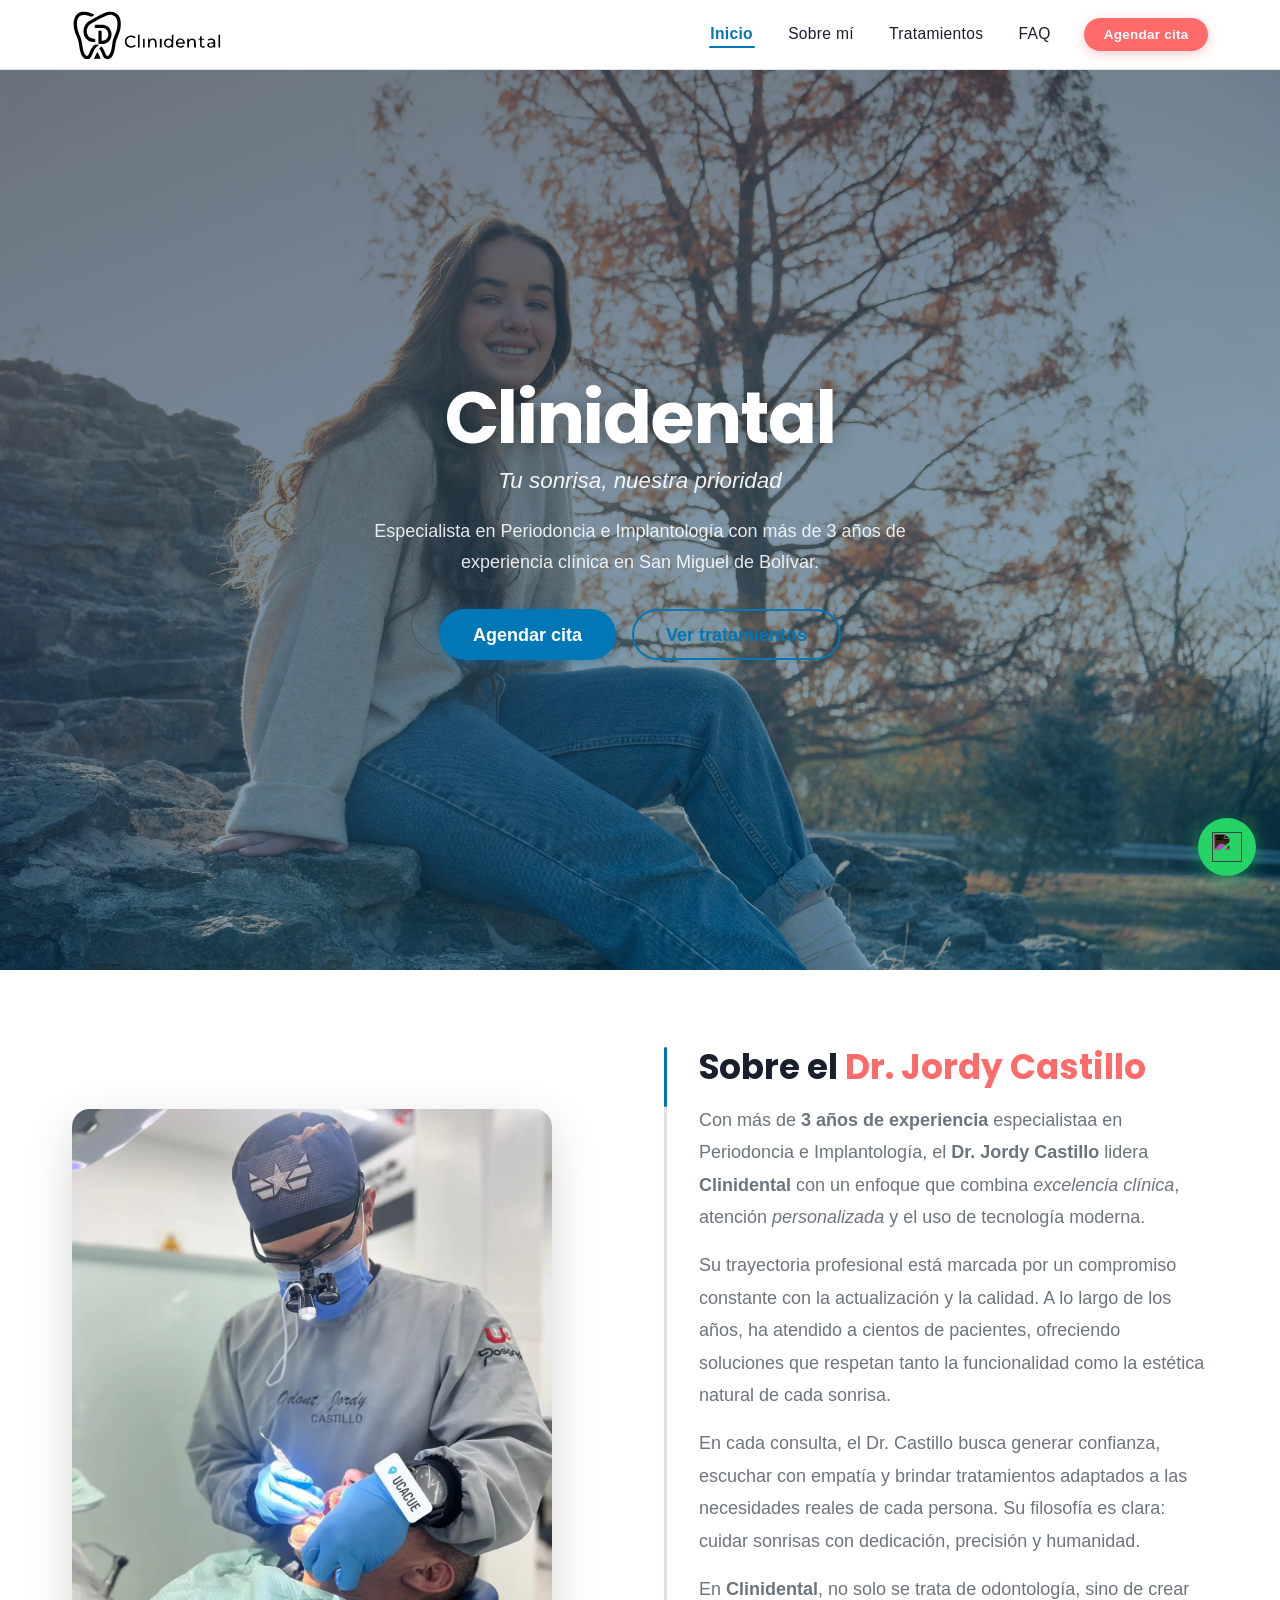
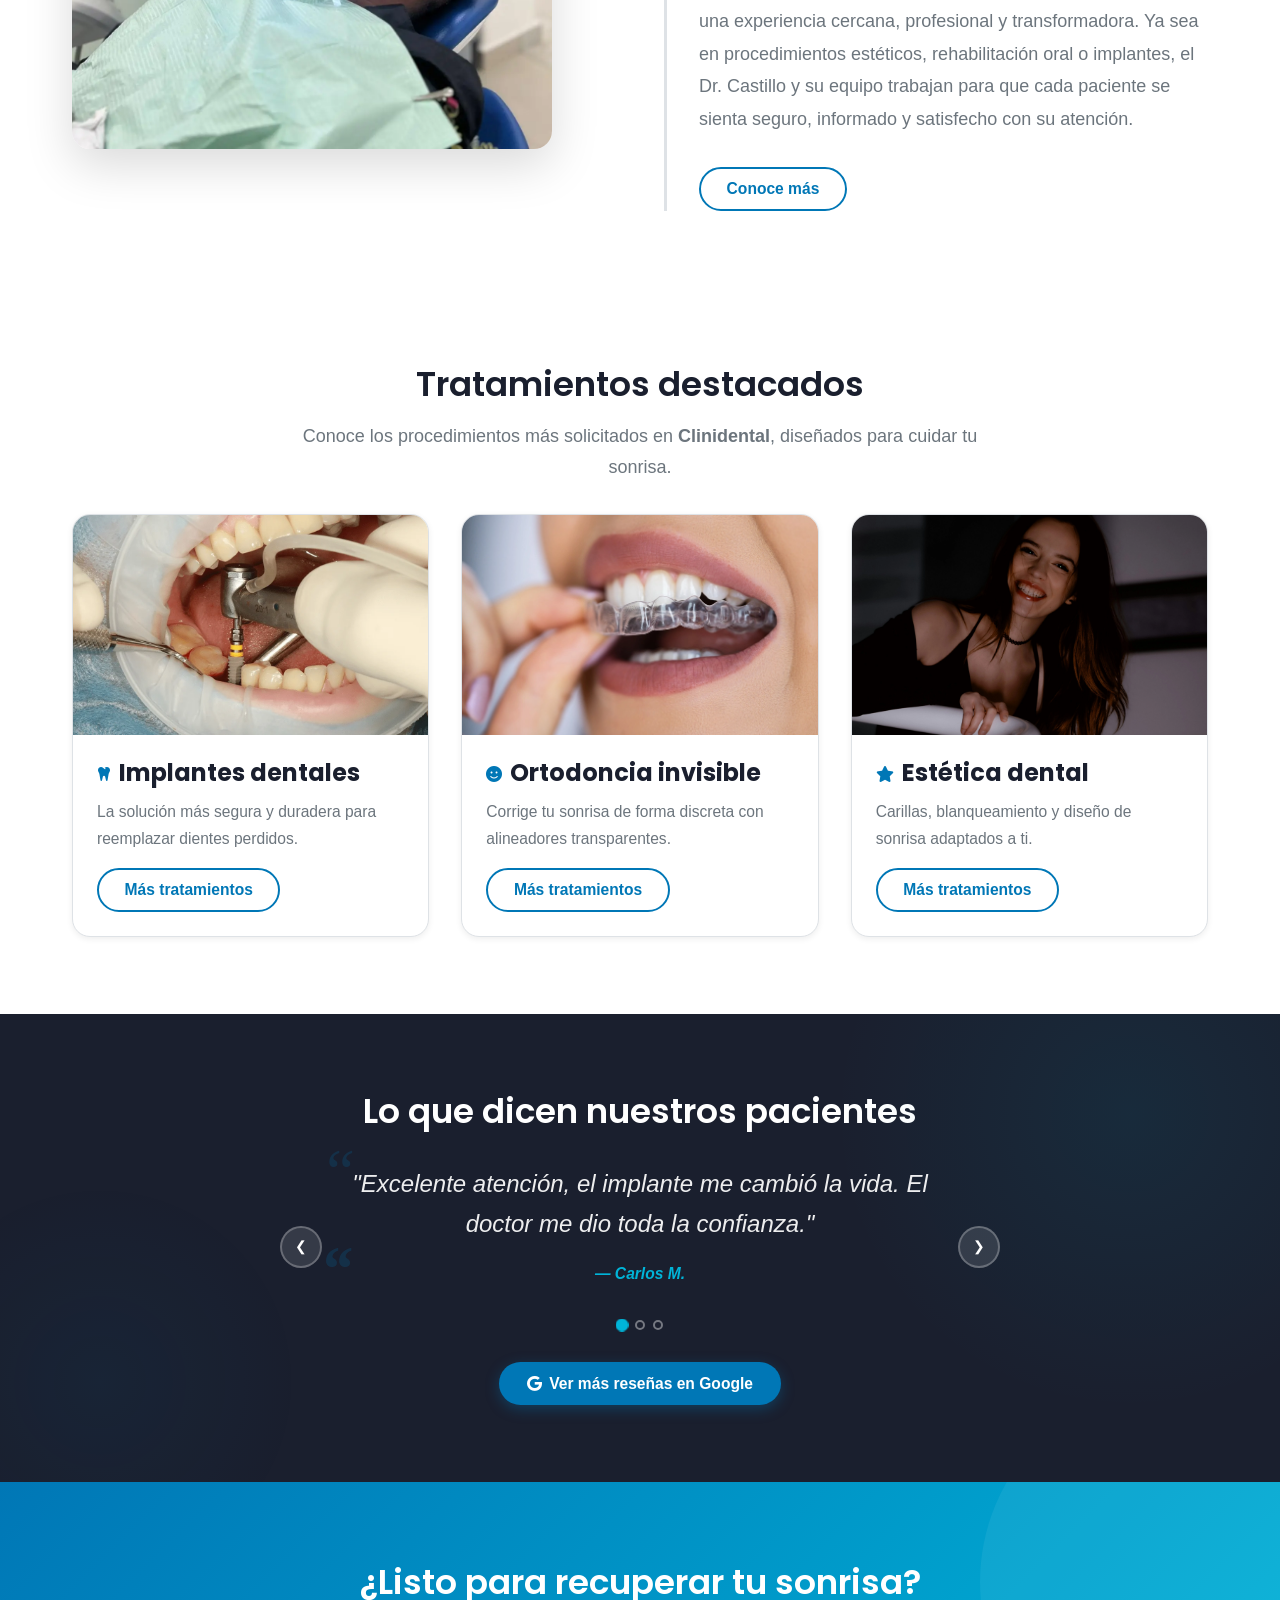
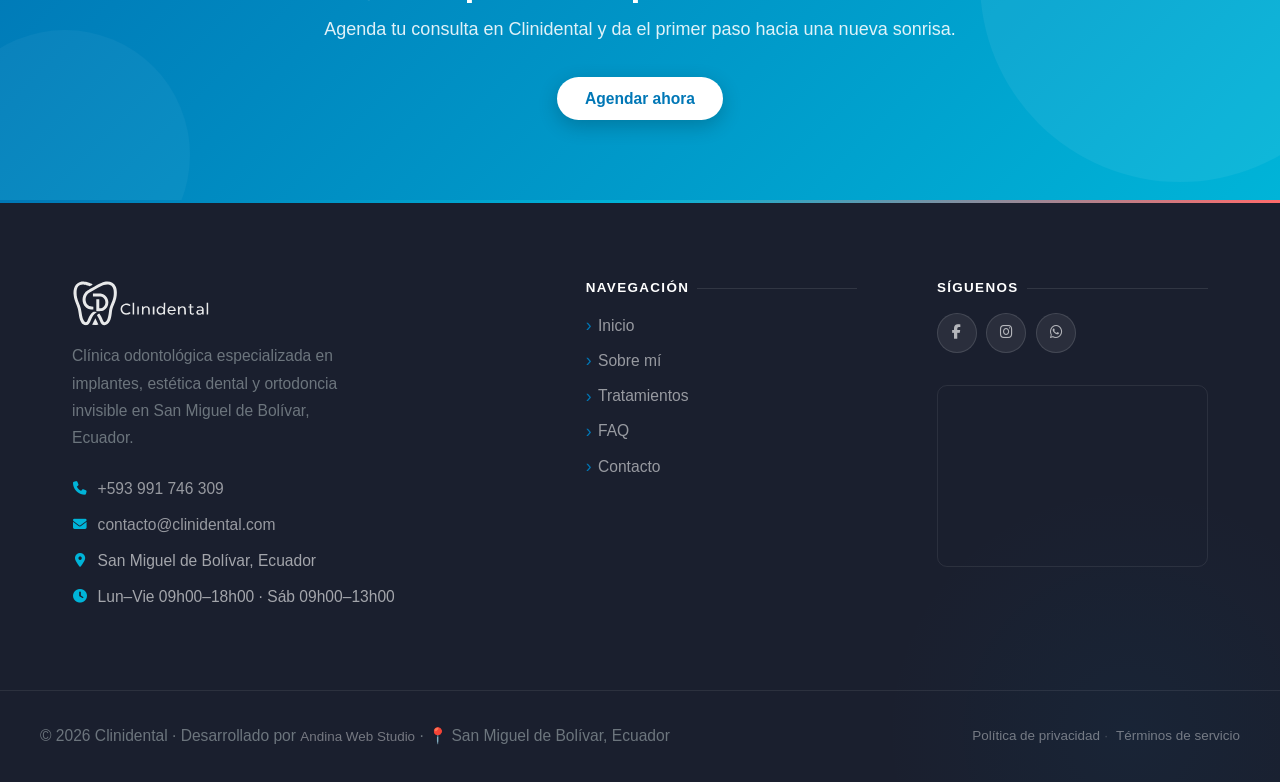
==== commit e1fdcdc7: "prototipo v4 corregido" ====
--- a/index.html
+++ b/index.html
@@ -76,7 +76,7 @@
             <div class="hero-content container">
                 <h1 class="hero-title">Clinidental</h1>
                 <p class="hero-subtitle">Tu sonrisa, nuestra prioridad</p>
-                <p class="lead">Más de 10 años de experiencia en implantes, estética dental y ortodoncia invisible
+                <p class="lead">Especialista en Periodoncia e Implantología con más de 3 años de experiencia clínica
                     en San Miguel de Bolívar.</p>
                 <div class="hero-cta">
                     <a href="contact.html" class="btn btn-primary btn-lg">Agendar cita</a>
@@ -98,7 +98,7 @@
                         Sobre el <span>Dr. Jordy Castillo</span>
                     </h2>
                     <p>
-                        Con más de <strong>10 años de experiencia</strong> en implantología y estética dental, el
+                        Con más de <strong>3 años de experiencia</strong> especialistaa en Periodoncia e Implantología, el
                         <strong>Dr. Jordy Castillo</strong> lidera <strong>Clinidental</strong> con un enfoque que
                         combina <em>excelencia clínica</em>, atención <em>personalizada</em> y el uso de tecnología
                         moderna.
@@ -218,59 +218,85 @@
 
     <!-- FOOTER -->
     <footer class="site-footer">
-        <div class="footer-inner container grid grid-3">
-
-            <div>
-                <h4>Clinidental</h4>
-                <p>San Miguel de Bolívar, Ecuador</p>
-                <p>Tel: <a href="tel:+593991746309">+593 991 746 309</a></p>
-                <p>Email: <a href="mailto:contacto@clinidental.com">contacto@clinidental.com</a></p>
-            </div>
-
-            <div>
-                <h4>Enlaces rápidos</h4>
-                <ul role="list" class="footer-links">
-                    <li><a href="about.html">Sobre mí</a></li>
-                    <li><a href="services.html">Tratamientos</a></li>
-                    <li><a href="faq.html">FAQ</a></li>
-                    <li><a href="contact.html">Contacto</a></li>
-                </ul>
-            </div>
-
-            <div>
-                <h4>Encuéntranos</h4>
-                <div class="footer-social">
-                    <a href="https://www.facebook.com/jordy.castillo.5?locale=es_LA"
-                        target="_blank" rel="noopener noreferrer" aria-label="Facebook">
-                        <i class="fab fa-facebook-f" aria-hidden="true"></i>
+        <div class="container">
+            <div class="footer-inner">
+
+                <!-- Marca + contacto -->
+                <div class="footer-brand">
+                    <a class="logo" href="index.html" aria-label="Ir al inicio">
+                        <img src="assets/img/logo/logo.svg" alt="Logotipo Clinidental" height="46">
                     </a>
-                    <a href="https://www.instagram.com/jordano_castill"
-                        target="_blank" rel="noopener noreferrer" aria-label="Instagram">
-                        <i class="fab fa-instagram" aria-hidden="true"></i>
-                    </a>
-                    <a href="https://wa.me/593991746309"
-                        target="_blank" rel="noopener noreferrer" aria-label="WhatsApp">
-                        <i class="fab fa-whatsapp" aria-hidden="true"></i>
-                    </a>
-                </div>
-                <div class="footer-map">
-                    <iframe
-                        src="https://www.google.com/maps/embed?pb=!1m18!1m12!1m3!1d3988.0449088263476!2d-79.04578632504445!3d-1.7083699362330471!2m3!1f0!2f0!3f0!3m2!1i1024!2i768!4f13.1!3m3!1m2!1s0x91d32300377db3b9%3A0xa3e906479cc55556!2sCLINIDENTAL!5e0!3m2!1ses-419!2sec!4v1757644639689!5m2!1ses-419!2sec"
-                        width="100%" height="250" style="border:0;" allowfullscreen="" loading="lazy"
-                        referrerpolicy="no-referrer-when-downgrade"
-                        title="Ubicación de Clinidental en Google Maps">
-                    </iframe>
-                </div>
-            </div>
-
-        </div>
+                    <p>Clínica odontológica especializada en implantes, estética dental y ortodoncia invisible en San Miguel de Bolívar, Ecuador.</p>
+                    <div class="footer-contact">
+                        <div class="footer-contact-item">
+                            <i class="fas fa-phone" aria-hidden="true"></i>
+                            <a href="tel:+593991746309">+593 991 746 309</a>
+                        </div>
+                        <div class="footer-contact-item">
+                            <i class="fas fa-envelope" aria-hidden="true"></i>
+                            <a href="mailto:contacto@clinidental.com">contacto@clinidental.com</a>
+                        </div>
+                        <div class="footer-contact-item">
+                            <i class="fas fa-map-marker-alt" aria-hidden="true"></i>
+                            <span>San Miguel de Bolívar, Ecuador</span>
+                        </div>
+                        <div class="footer-contact-item">
+                            <i class="fas fa-clock" aria-hidden="true"></i>
+                            <span>Lun–Vie 09h00–18h00 · Sáb 09h00–13h00</span>
+                        </div>
+                    </div>
+                </div>
+
+                <!-- Links rápidos -->
+                <div>
+                    <h4>Navegación</h4>
+                    <ul role="list" class="footer-links">
+                        <li><a href="index.html">Inicio</a></li>
+                        <li><a href="about.html">Sobre mí</a></li>
+                        <li><a href="services.html">Tratamientos</a></li>
+                        <li><a href="faq.html">FAQ</a></li>
+                        <li><a href="contact.html">Contacto</a></li>
+                    </ul>
+                </div>
+
+                <!-- Redes + mapa -->
+                <div>
+                    <h4>Síguenos</h4>
+                    <div class="footer-social">
+                        <a href="https://www.facebook.com/jordy.castillo.5?locale=es_LA"
+                            target="_blank" rel="noopener noreferrer" aria-label="Facebook">
+                            <i class="fab fa-facebook-f" aria-hidden="true"></i>
+                        </a>
+                        <a href="https://www.instagram.com/jordano_castill"
+                            target="_blank" rel="noopener noreferrer" aria-label="Instagram">
+                            <i class="fab fa-instagram" aria-hidden="true"></i>
+                        </a>
+                        <a href="https://wa.me/593991746309"
+                            target="_blank" rel="noopener noreferrer" aria-label="WhatsApp">
+                            <i class="fab fa-whatsapp" aria-hidden="true"></i>
+                        </a>
+                    </div>
+                    <div class="footer-map mt-md">
+                        <iframe
+                            src="https://www.google.com/maps/embed?pb=!1m18!1m12!1m3!1d3988.0449088263476!2d-79.04578632504445!3d-1.7083699362330471!2m3!1f0!2f0!3f0!3m2!1i1024!2i768!4f13.1!3m3!1m2!1s0x91d32300377db3b9%3A0xa3e906479cc55556!2sCLINIDENTAL!5e0!3m2!1ses-419!2sec!4v1757644639689!5m2!1ses-419!2sec"
+                            width="100%" height="180" style="border:0;" allowfullscreen="" loading="lazy"
+                            referrerpolicy="no-referrer-when-downgrade"
+                            title="Ubicación de Clinidental en Google Maps">
+                        </iframe>
+                    </div>
+                </div>
+
+            </div>
+        </div>
+
+        <hr class="footer-divider">
 
         <div class="footer-bottom container">
-            <p>📍 San Miguel - Bolívar - Ecuador</p>
-            <p>Desarrollado por <a href="https://github.com/alvaroveloz7" target="_blank" rel="noopener">Andina Web Design</a></p>
-            <p>&copy; <span id="year"></span> Clinidental. Todos los derechos reservados.</p>
-            <a href="#" id="open-privacy">Política de privacidad</a> |
-            <a href="#" id="open-terms">Términos de servicio</a>
+            <p>&copy; <span id="year"></span> Clinidental &middot; Desarrollado por <a href="https://github.com/alvaroveloz7" target="_blank" rel="noopener noreferrer">Andina Web Studio</a> &middot; 📍 San Miguel de Bolívar, Ecuador</p>
+            <div class="footer-bottom-links">
+                <a href="#" id="open-privacy">Política de privacidad</a>
+                <a href="#" id="open-terms">Términos de servicio</a>
+            </div>
         </div>
     </footer>
 
@@ -347,4 +373,4 @@
 
 </body>
 
-</html>+</html>
--- a/css/base.css
+++ b/css/base.css
@@ -78,10 +78,12 @@
 
 html {
     font-size: 16px;
-    scroll-behavior: smooth;
-    /* Evita que el header sticky tape el contenido al saltar a anclas */
+    /* scroll-behavior: smooth eliminado del CSS para evitar el tirón
+       al combinar sticky header + hero 100dvh. El scroll suave se
+       maneja únicamente desde JS con scrollIntoView(), lo que da
+       control preciso sin jank entre secciones.                      */
     scroll-padding-top: var(--header-height);
-    -webkit-text-size-adjust: 100%; /* evita zoom de fuente en iOS al rotar */
+    -webkit-text-size-adjust: 100%;
 }
 
 body,
@@ -326,4 +328,4 @@
 }
 
 @media (max-width: 768px)  { .hide-mobile  { display: none !important; } }
-@media (min-width: 769px)  { .hide-desktop { display: none !important; } }+@media (min-width: 769px)  { .hide-desktop { display: none !important; } }
--- a/css/layout.css
+++ b/css/layout.css
@@ -379,60 +379,174 @@
 /* ── 5. FOOTER ──────────────────────────────────────────────── */
 
 .site-footer {
-    background: var(--color-light);
-    color: var(--color-dark);
-    padding-top: var(--space-lg);
-    border-top: 1px solid var(--color-border);
+    background: var(--color-dark);       /* fondo oscuro elegante      */
+    color: rgba(255, 255, 255, 0.65);
+    padding-top: var(--space-xl);
+    position: relative;
+    overflow: hidden;
+}
+
+/* Línea decorativa superior con gradiente de marca */
+.site-footer::before {
+    content: '';
+    position: absolute;
+    top: 0;
+    left: 0;
+    right: 0;
+    height: 3px;
+    background: linear-gradient(
+        90deg,
+        var(--color-primary) 0%,
+        var(--color-secondary) 50%,
+        var(--color-accent) 100%
+    );
+}
+
+/* Círculo decorativo de fondo */
+.site-footer::after {
+    content: '';
+    position: absolute;
+    width: 500px;
+    height: 500px;
+    border-radius: 50%;
+    background: radial-gradient(circle, rgba(0,119,182,0.06) 0%, transparent 70%);
+    bottom: -200px;
+    right: -100px;
+    pointer-events: none;
 }
 
 .footer-inner {
     display: grid;
-    grid-template-columns: repeat(auto-fit, minmax(200px, 1fr));
-    gap: var(--space-md);
+    grid-template-columns: 1.6fr 1fr 1fr;
+    gap: var(--space-xl);
     align-items: start;
-    padding-bottom: var(--space-lg);
-}
-
-/* Encabezados de columnas del footer */
+    padding-bottom: var(--space-xl);
+    position: relative;
+    z-index: 1;
+}
+
+/* Columna de marca — más ancha */
+.footer-brand {
+    display: flex;
+    flex-direction: column;
+    gap: var(--space-sm);
+}
+
+.footer-brand .logo img {
+    height: 46px;
+    width: auto;
+    /* Brillo para que el logo se vea bien sobre fondo oscuro */
+    filter: brightness(0) invert(1);
+    opacity: 0.9;
+}
+
+.footer-brand p {
+    font-size: var(--fs-sm);
+    color: rgba(255, 255, 255, 0.55);
+    line-height: 1.75;
+    max-width: 300px;
+    margin: 0;
+}
+
+/* Info de contacto en el footer */
+.footer-contact {
+    display: grid;
+    gap: 0.6rem;
+    margin-top: var(--space-xs);
+}
+
+.footer-contact-item {
+    display: flex;
+    align-items: center;
+    gap: 0.6rem;
+    font-size: var(--fs-sm);
+    color: rgba(255, 255, 255, 0.6);
+}
+
+.footer-contact-item i {
+    color: var(--color-secondary);
+    width: 16px;
+    text-align: center;
+    font-size: 0.85rem;
+    flex-shrink: 0;
+}
+
+.footer-contact-item a {
+    color: rgba(255, 255, 255, 0.6);
+    transition: color var(--transition);
+}
+
+.footer-contact-item a:hover {
+    color: var(--color-secondary);
+    transform: none;
+}
+
+/* Encabezados de columnas */
 .site-footer h4 {
-    font-size: var(--fs-sm);
+    font-family: var(--font-body);
+    font-size: var(--fs-xs);
     font-weight: 700;
-    color: var(--color-dark);
+    color: #fff;
     text-transform: uppercase;
-    letter-spacing: 0.06em;
+    letter-spacing: 0.10em;
     margin-bottom: var(--space-sm);
-    padding-bottom: 0.4rem;
-    border-bottom: 2px solid var(--color-primary);
-    display: inline-block;
+    display: flex;
+    align-items: center;
+    gap: 0.5rem;
+}
+
+/* Línea decorativa bajo el h4 */
+.site-footer h4::after {
+    content: '';
+    flex: 1;
+    height: 1px;
+    background: rgba(255, 255, 255, 0.1);
 }
 
 /* Links del footer */
 .site-footer a {
-    color: var(--color-muted);
+    color: rgba(255, 255, 255, 0.55);
     transition: color var(--transition), transform var(--transition);
     display: inline-block;
 }
 
 .site-footer a:hover {
-    color: var(--color-primary);
-    transform: translateX(3px);
-}
-
-/* Lista de links */
+    color: var(--color-secondary);
+    transform: translateX(4px);
+}
+
+/* Lista de links rápidos */
 .footer-links {
     display: grid;
-    gap: 0.5rem;
+    gap: 0.55rem;
 }
 
 .footer-links a {
     font-size: var(--fs-sm);
+    display: flex;
+    align-items: center;
+    gap: 0.4rem;
+}
+
+/* Flecha mini animada al hacer hover */
+.footer-links a::before {
+    content: '›';
+    color: var(--color-primary);
+    font-size: 1.1rem;
+    line-height: 1;
+    transition: transform var(--transition);
+    display: inline-block;
+}
+
+.footer-links a:hover::before {
+    transform: translateX(3px);
 }
 
 /* Redes sociales */
 .footer-social {
     display: flex;
     gap: 0.6rem;
-    margin-top: var(--space-xs);
+    margin-top: var(--space-sm);
     flex-wrap: wrap;
 }
 
@@ -440,24 +554,25 @@
     display: inline-flex;
     align-items: center;
     justify-content: center;
-    width: 38px;
-    height: 38px;
+    width: 40px;
+    height: 40px;
     border-radius: 50%;
-    background: var(--color-bg);
-    border: 1px solid var(--color-border);
-    color: var(--color-primary);
+    background: rgba(255, 255, 255, 0.07);
+    border: 1px solid rgba(255, 255, 255, 0.12);
+    color: rgba(255, 255, 255, 0.65);
     font-size: 0.9rem;
     transition: background var(--transition),
-                color var(--transition),
-                transform var(--transition),
-                box-shadow var(--transition);
+                color       var(--transition),
+                border-color var(--transition),
+                transform   var(--transition);
 }
 
 .footer-social a:hover {
     background: var(--color-primary);
+    border-color: var(--color-primary);
     color: #fff;
-    transform: translateY(-3px);
-    box-shadow: var(--shadow-md);
+    transform: translateY(-4px);
+    box-shadow: 0 6px 20px rgba(0, 119, 182, 0.4);
 }
 
 /* Mapa en el footer */
@@ -465,54 +580,116 @@
     margin-top: var(--space-sm);
     border-radius: var(--radius-md);
     overflow: hidden;
-    box-shadow: var(--shadow-sm);
+    border: 1px solid rgba(255, 255, 255, 0.08);
 }
 
 .footer-map iframe {
     display: block;
     width: 100%;
     border: 0;
-}
-
-/* Barra inferior del footer */
+    filter: grayscale(30%) invert(0%);
+    opacity: 0.85;
+    transition: opacity var(--transition);
+}
+
+.footer-map:hover iframe {
+    opacity: 1;
+    filter: none;
+}
+
+/* Divisor entre footer-inner y footer-bottom */
+.footer-divider {
+    border: none;
+    border-top: 1px solid rgba(255, 255, 255, 0.08);
+    margin: 0;
+    position: relative;
+    z-index: 1;
+}
+
+/* Barra inferior */
 .footer-bottom {
-    border-top: 1px solid var(--color-border);
-    padding: var(--space-sm) 0;
-    text-align: center;
-    font-size: var(--fs-xs);
-    color: var(--color-muted);
+    padding: var(--space-md) 0;
     display: flex;
     flex-wrap: wrap;
-    justify-content: center;
-    align-items: center;
-    gap: 0.4rem var(--space-sm);
+    justify-content: space-between;
+    align-items: center;
+    gap: 0.5rem var(--space-md);
+    position: relative;
+    z-index: 1;
 }
 
 .footer-bottom p {
     margin: 0;
-    color: var(--color-muted);
+    color: rgba(255, 255, 255, 0.35);
     font-size: var(--fs-xs);
 }
 
 .footer-bottom a {
-    color: var(--color-muted);
+    color: rgba(255, 255, 255, 0.4);
+    font-size: var(--fs-xs);
+    display: inline;
+    transition: color var(--transition);
+}
+
+.footer-bottom a:hover {
+    color: var(--color-secondary);
+    transform: none;
+}
+
+.footer-bottom-links {
+    display: flex;
+    gap: var(--space-sm);
+    align-items: center;
+}
+
+.footer-bottom-links a {
+    color: rgba(255, 255, 255, 0.4);
     font-size: var(--fs-xs);
     transition: color var(--transition);
-}
-
-.footer-bottom a:hover {
-    color: var(--color-primary);
-    transform: none;
+    position: relative;
+}
+
+.footer-bottom-links a:hover {
+    color: var(--color-secondary);
+}
+
+/* Separador entre links legales */
+.footer-bottom-links a:not(:last-child)::after {
+    content: '·';
+    position: absolute;
+    right: calc(-1 * var(--space-sm) / 2);
+    color: rgba(255, 255, 255, 0.2);
+}
+
+@media (max-width: 900px) {
+    .footer-inner {
+        grid-template-columns: 1fr 1fr;
+        gap: var(--space-lg);
+    }
+
+    .footer-brand {
+        grid-column: 1 / -1;
+    }
 }
 
 @media (max-width: 600px) {
     .footer-inner {
         grid-template-columns: 1fr;
+        gap: var(--space-md);
+    }
+
+    .footer-brand {
+        grid-column: auto;
     }
 
     .footer-bottom {
         flex-direction: column;
-        gap: 0.3rem;
+        text-align: center;
+        gap: 0.4rem;
+    }
+
+    .footer-bottom-links {
+        justify-content: center;
     }
 }
 
@@ -544,4 +721,4 @@
 .whatsapp-float:hover {
     transform: scale(1.12) translateY(-2px);
     box-shadow: 0 8px 28px rgba(37, 211, 102, 0.55);
-}+}
--- a/css/components.css
+++ b/css/components.css
@@ -1224,4 +1224,4 @@
 @keyframes fadeSlideIn {
     from { opacity: 0; transform: translateY(14px); }
     to   { opacity: 1; transform: translateY(0); }
-}+}
--- a/css/utilities.css
+++ b/css/utilities.css
@@ -294,4 +294,4 @@
     .text-center-mobile { text-align: center !important; }
     .w-100-mobile       { width: 100% !important; }
     .flex-col-mobile    { flex-direction: column !important; }
-}+}
--- a/css/themes.css
+++ b/css/themes.css
@@ -303,4 +303,4 @@
 
 .bg-primary   { background: var(--color-primary) !important; color: #fff !important; }
 .bg-light     { background: var(--color-light)   !important; }
-.bg-white     { background: var(--color-bg)      !important; }+.bg-white     { background: var(--color-bg)      !important; }
